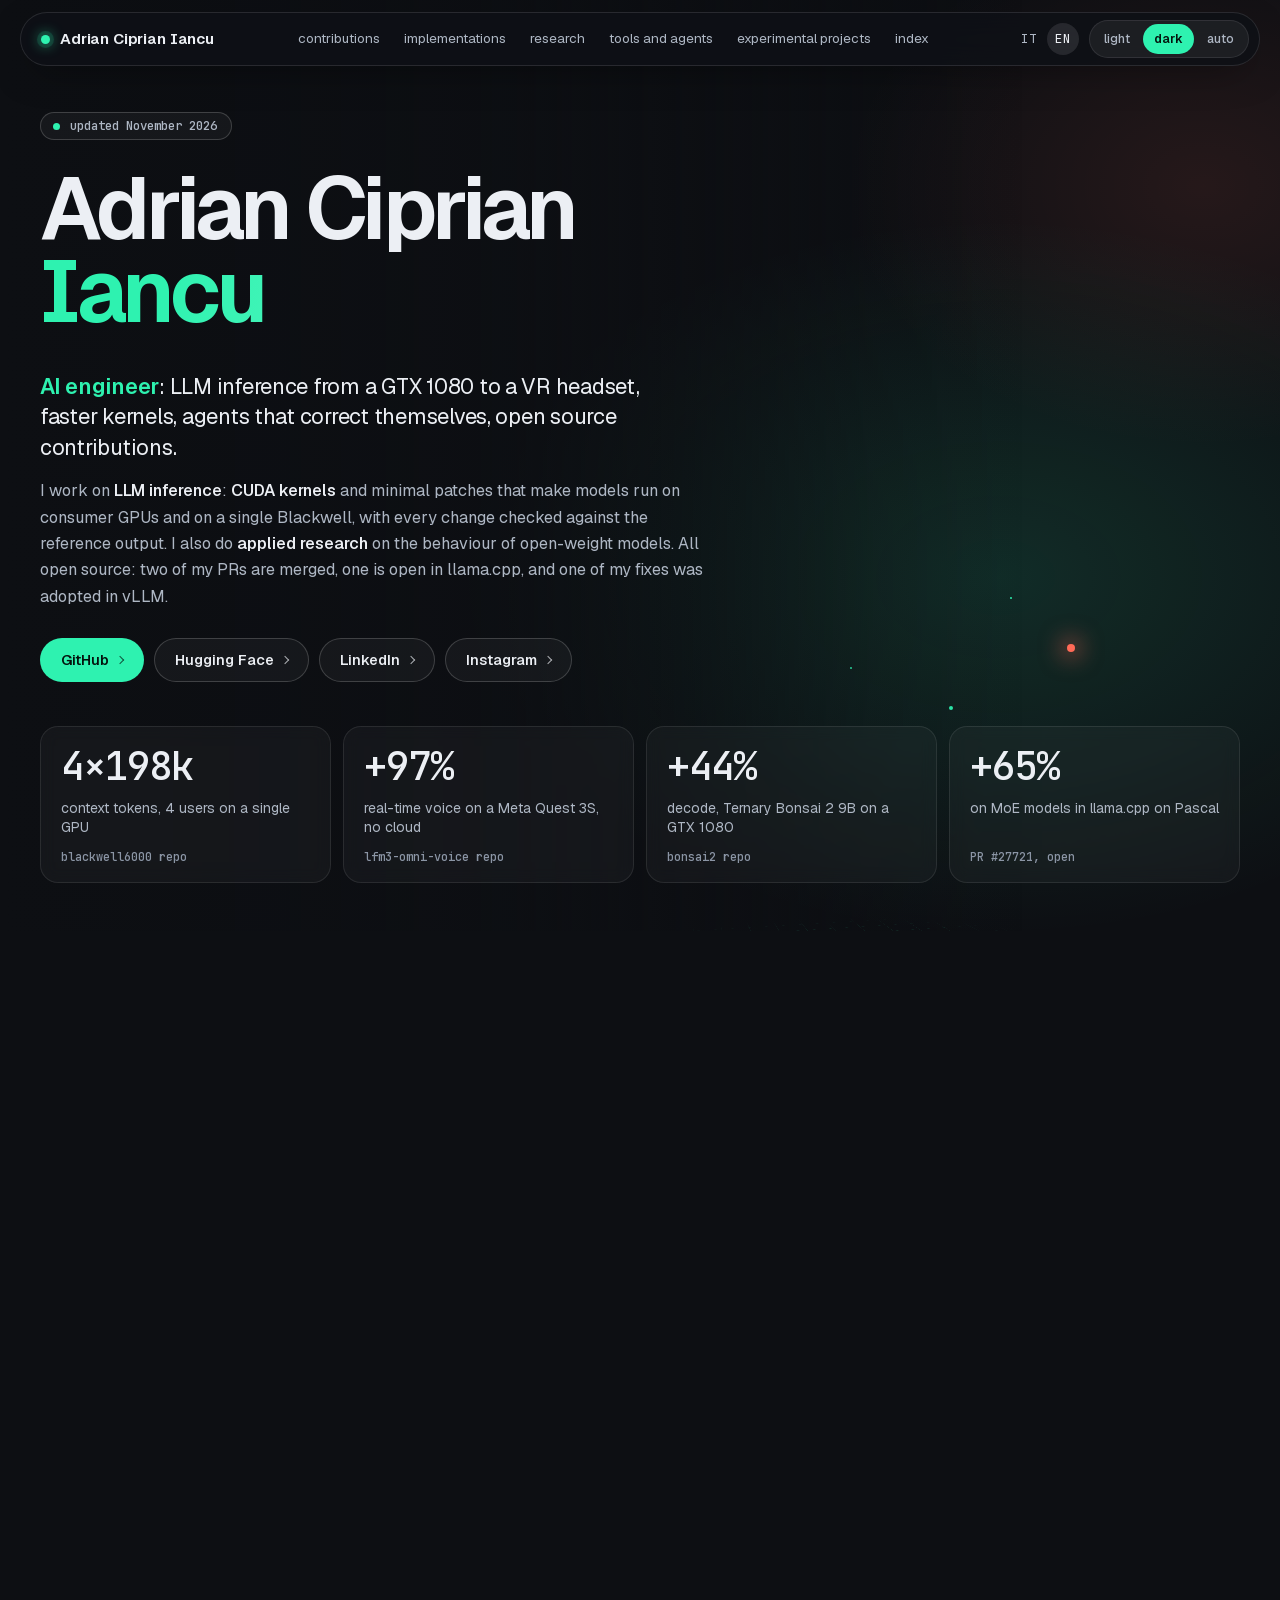
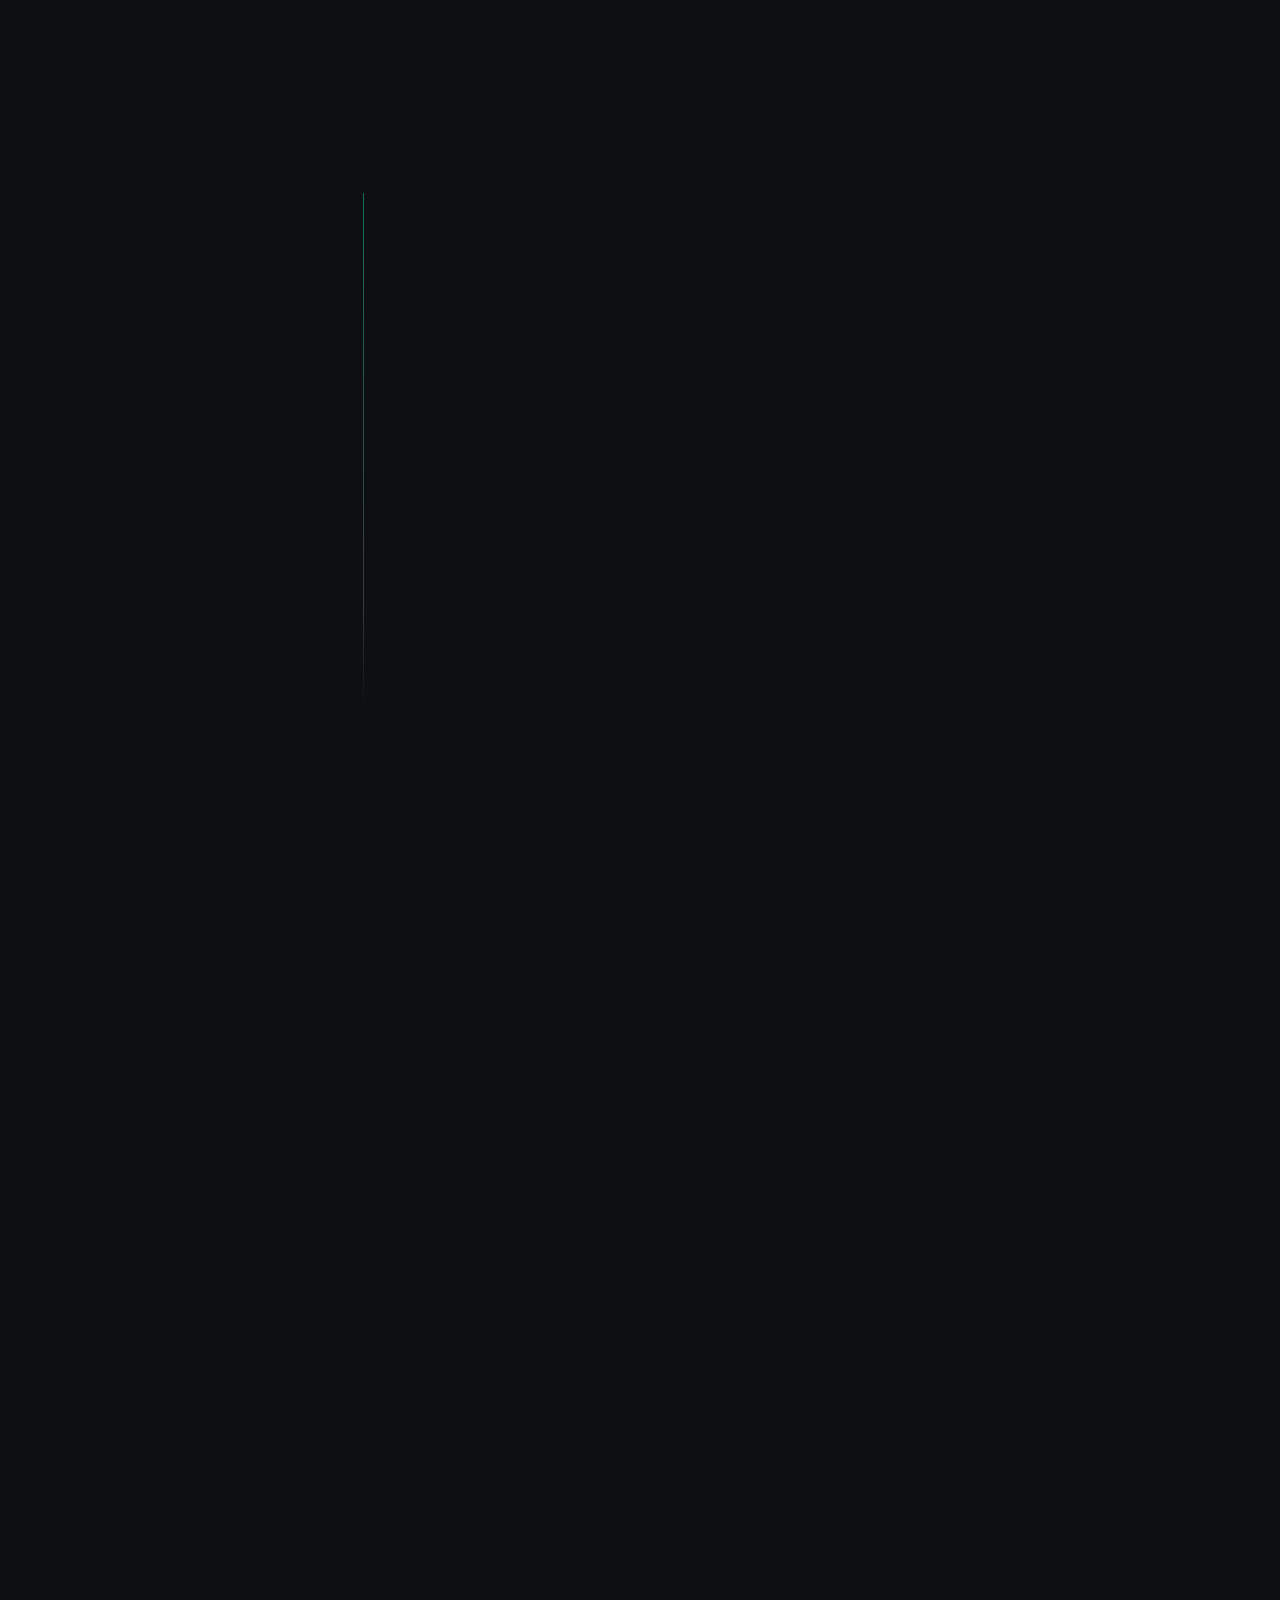
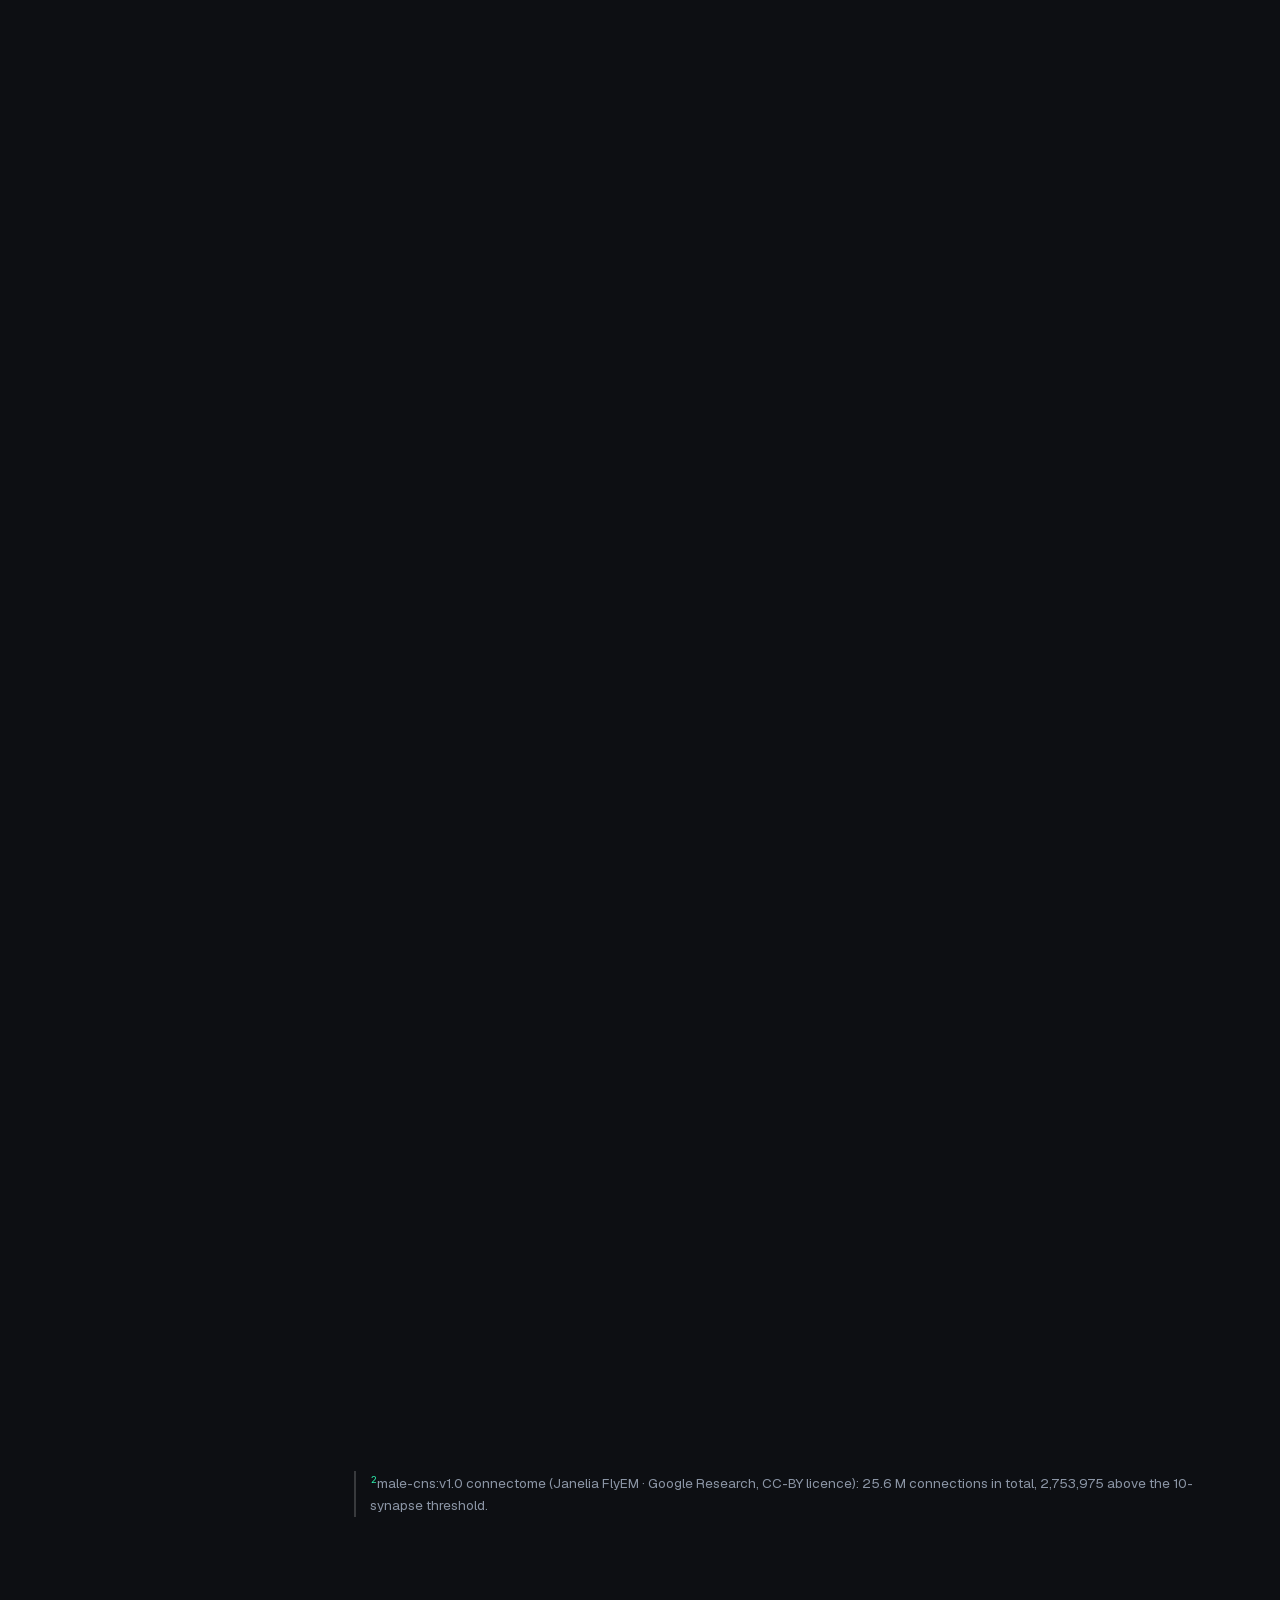
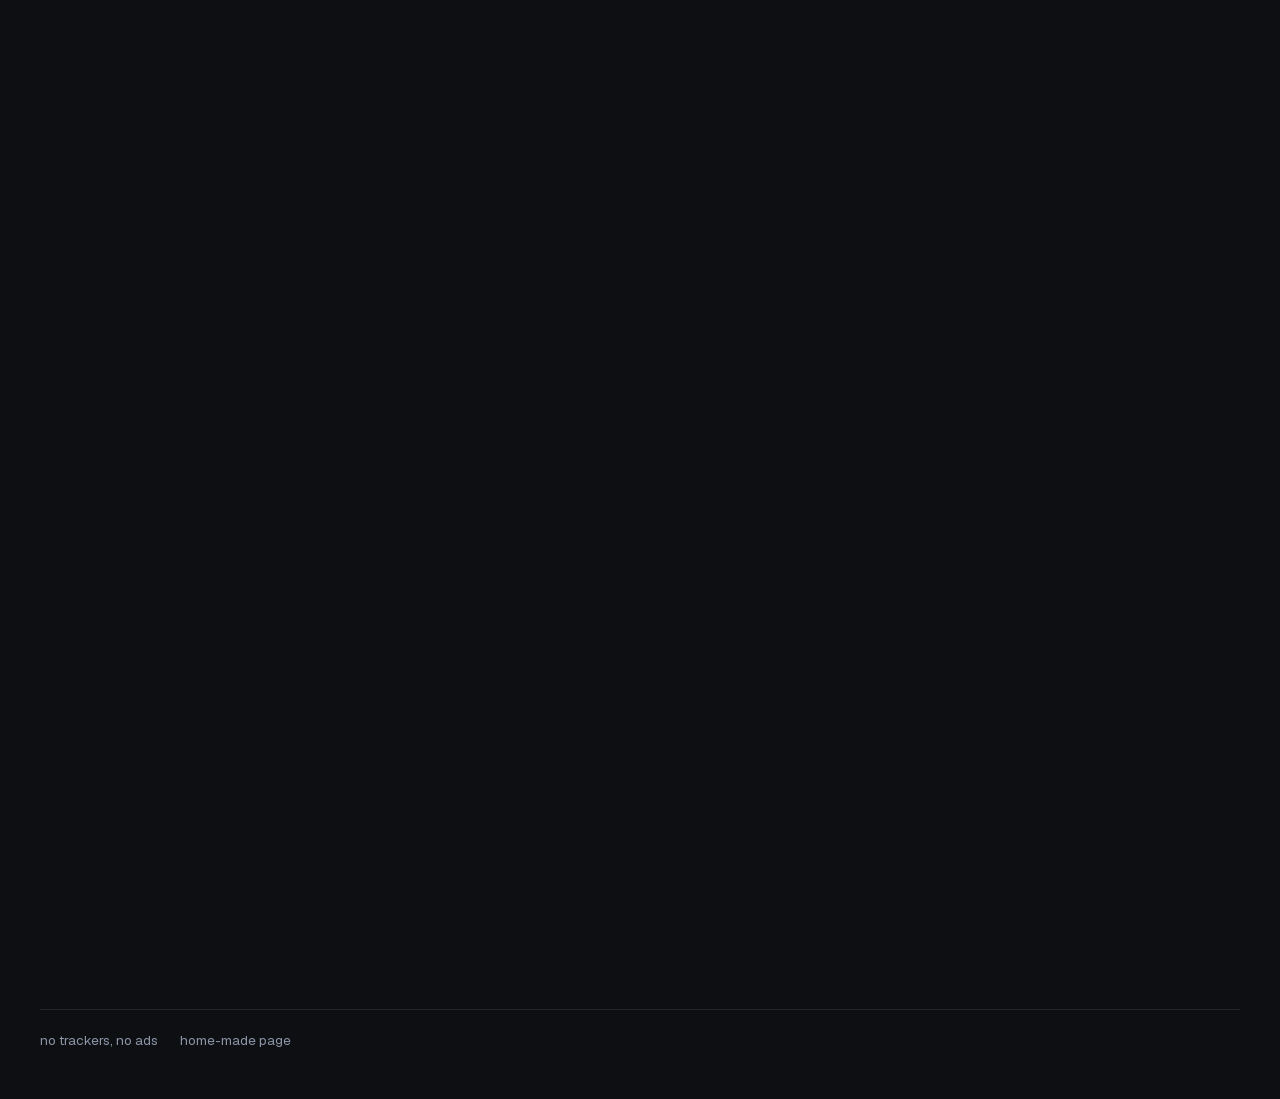
==== index.html @ 39de2e48 "English first at the root, Italian in /it/, /en/ redirects; overview keeps only the four pinned tile" ====
<!DOCTYPE html>
<html lang="en" class="no-js">
<head>
<meta charset="utf-8">
<meta name="viewport" content="width=device-width,initial-scale=1">
<title>Adrian Ciprian Iancu · AI Engineer</title>
<meta name="description" content="AI engineer: LLM inference on consumer GPUs, datacenter GPUs and VR headsets, faster CUDA and OpenCL kernels, upstream contributions to llama.cpp, stable-diffusion.cpp and vLLM, research on the behaviour of open-weight models. All open source.">
<meta http-equiv="Content-Security-Policy" content="default-src 'self'; script-src 'self' 'sha256-Zko/DYLiXYjozWMkpvku8jo9kZCU70fCZbSx2NlVjtg='; style-src 'self'; style-src-attr 'unsafe-inline'; img-src 'self' data:; font-src 'self'; connect-src 'self'; object-src 'none'; base-uri 'self'; form-action 'none'">
<meta name="color-scheme" content="dark light">
<meta name="theme-color" content="#0d0f13">
<link rel="canonical" href="https://artyomita.github.io/">
<link rel="alternate" hreflang="it" href="https://artyomita.github.io/it/">
<link rel="alternate" hreflang="en" href="https://artyomita.github.io/">
<link rel="alternate" hreflang="x-default" href="https://artyomita.github.io/">
<meta property="og:type" content="website">
<meta property="og:title" content="Adrian Ciprian Iancu · AI Engineer">
<meta property="og:description" content="AI engineer: LLM inference on consumer GPUs, datacenter GPUs and VR headsets, faster CUDA and OpenCL kernels, upstream contributions to llama.cpp, stable-diffusion.cpp and vLLM, research on the behaviour of open-weight models. All open source.">
<meta property="og:url" content="https://artyomita.github.io/">
<meta property="og:image" content="https://artyomita.github.io/img/og-en.png">
<meta property="og:image:width" content="1200">
<meta property="og:image:height" content="630">
<meta property="og:image:alt" content="The name Adrian Ciprian Iancu set large on a dark background, the role line and a glowing grid of GPU compute units.">
<meta property="og:locale" content="en_GB">
<meta property="og:locale:alternate" content="it_IT">
<meta name="twitter:card" content="summary_large_image">
<meta name="twitter:title" content="Adrian Ciprian Iancu · AI Engineer">
<meta name="twitter:description" content="AI engineer: LLM inference on consumer GPUs, datacenter GPUs and VR headsets, faster CUDA and OpenCL kernels, upstream contributions to llama.cpp, stable-diffusion.cpp and vLLM, research on the behaviour of open-weight models. All open source.">
<meta name="twitter:image" content="https://artyomita.github.io/img/og-en.png">
<meta name="twitter:image:alt" content="The name Adrian Ciprian Iancu set large on a dark background, the role line and a glowing grid of GPU compute units.">
<link rel="icon" href="img/favicon.svg" type="image/svg+xml">
<link rel="icon" href="img/favicon-32.png" sizes="32x32">
<link rel="apple-touch-icon" href="img/apple-touch-icon.png">
<link rel="preload" href="fonts/geist-latin.woff2" as="font" type="font/woff2" crossorigin>
<link rel="preload" href="fonts/jetbrains-mono-latin.woff2" as="font" type="font/woff2" crossorigin>
<link rel="stylesheet" href="css/site.css">
<script>(function(d){d.className='js';try{var t=localStorage.getItem('ai-theme');if(t==='auto')t=matchMedia('(prefers-color-scheme: light)').matches?'light':'dark';if(t==='light')d.setAttribute('data-theme','light')}catch(e){}})(document.documentElement);</script>
<script src="js/site.js" defer></script>
<script type="application/ld+json">{"@context":"https://schema.org","@type":"Person","name":"Adrian Ciprian Iancu","jobTitle":"AI Engineer","url":"https://artyomita.github.io/","sameAs":["https://github.com/ArtyomITA","https://huggingface.co/adriandj3","https://www.linkedin.com/in/adrian-ciprian-iancu-a2a477391","https://www.instagram.com/artyomita"]}</script>
</head>
<body>
<a class="skip" href="#main">Skip to content</a>
<header class="bar" id="mast"><div class="bar-in">
<a class="brand" href="#top">Adrian Ciprian Iancu</a>
<nav class="nav" aria-label="Sections"><a href="#contributi">contributions</a><a href="#implementazioni">implementations</a><a href="#ricerca">research</a><a href="#strumenti">tools and agents</a><a href="#sperimentali">experimental projects</a><a href="#indice">index</a></nav>
<div class="bar-tools"><nav class="lang" aria-label="Language"><a href="it/" hreflang="it" lang="it">IT</a><span aria-hidden="true">/</span><a href="./" hreflang="en" lang="en" aria-current="page">EN</a></nav><div class="theme" role="group" aria-label="Theme"><button type="button" data-set="light" aria-pressed="false" aria-label="Light theme">light</button><button type="button" data-set="dark" aria-pressed="false" aria-label="Dark theme">dark</button><button type="button" data-set="auto" aria-pressed="false" aria-label="Auto theme (follow the system)">auto</button></div></div>
<details class="toc"><summary>Contents</summary><div class="toc-panel"><ol><li><a href="#contributi">contributions</a></li><li><a href="#implementazioni">implementations</a></li><li><a href="#ricerca">research</a></li><li><a href="#strumenti">tools and agents</a></li><li><a href="#sperimentali">experimental projects</a></li><li><a href="#indice">index</a></li><li><a href="#note">a note on the figures</a></li></ol><div class="toc-tools"><nav class="lang" aria-label="Language"><a href="it/" hreflang="it" lang="it">IT</a><span aria-hidden="true">/</span><a href="./" hreflang="en" lang="en" aria-current="page">EN</a></nav><div class="theme" role="group" aria-label="Theme"><button type="button" data-set="light" aria-pressed="false" aria-label="Light theme">light</button><button type="button" data-set="dark" aria-pressed="false" aria-label="Dark theme">dark</button><button type="button" data-set="auto" aria-pressed="false" aria-label="Auto theme (follow the system)">auto</button></div></div></div></details>
</div></header>

<main id="main">
<section class="hero" id="top">
<div class="hero-bg" aria-hidden="true"></div>
<canvas class="hero-cv" id="hero-cv" aria-hidden="true"></canvas>
<div class="hero-in wrap">
<p class="folio" style="--i:0">updated November 2026</p>
<h1 style="--i:1"><span>Adrian</span> <span>Ciprian</span> <span>Iancu</span></h1>
<p class="role" style="--i:2"><b>AI engineer</b>: LLM inference from a GTX&nbsp;1080 to a VR headset, faster kernels, agents that correct themselves, open&nbsp;source contributions.</p>
<p class="abs" style="--i:3">I work on <b>LLM inference</b>: <b>CUDA kernels</b> and minimal patches that make models run on consumer GPUs and on a single Blackwell, with every change checked against the reference output. I also do <b>applied research</b> on the behaviour of open-weight models. All open&nbsp;source: two of my PRs are merged, one is open in llama.cpp, and one of my fixes was adopted in vLLM.</p>
<p class="links" style="--i:4"><a class="btn btn-main" href="https://github.com/ArtyomITA">GitHub</a><a class="btn" href="https://huggingface.co/adriandj3">Hugging Face</a><a class="btn" href="https://www.linkedin.com/in/adrian-ciprian-iancu-a2a477391">LinkedIn</a><a class="btn" href="https://www.instagram.com/artyomita">Instagram</a></p>
<ul class="stats" style="--i:5"><li><a class="stat tilt" href="https://github.com/ArtyomITA/blackwell6000-qwen3.8-flash-next"><span class="num">4×<span class="cn">227</span>k</span><span class="lab">context tokens, 4 users on a single GPU</span><span class="src">blackwell6000 repo</span></a></li><li><a class="stat tilt" href="https://github.com/ArtyomITA/lfm3-omni-voice-quest3s"><span class="num">+<span class="cn">111</span>%</span><span class="lab">real-time voice on a Meta Quest 3S, no cloud</span><span class="src">lfm3-omni-voice repo</span></a></li><li><a class="stat tilt" href="https://github.com/ArtyomITA/bonsai2-ternary-pascal"><span class="num">+<span class="cn">51</span>%</span><span class="lab">decode, Ternary Bonsai 2 9B on a GTX&nbsp;1080</span><span class="src">bonsai2 repo</span></a></li><li><a class="stat tilt" href="https://github.com/ggml-org/llama.cpp/pull/27721"><span class="num">+<span class="cn">75</span>%</span><span class="lab">on MoE models in llama.cpp on Pascal</span><span class="src">PR #27721, open</span></a></li></ul>
</div>
</section>

<section class="ov wrap" id="panoramica" aria-labelledby="h-panoramica">
<h2 class="kick rv" id="h-panoramica"><i></i>On this page</h2>
<ul class="bento"><li class="rv" style="--d:0"><a class="tile card tilt tile-pin" href="#voce"><span class="tn">Pinned</span><h3>LFM3-Omni speaks inside a Quest 3S</h3><p>A 300 euro headset that speaks in real time · 2.1x</p></a></li><li class="rv" style="--d:60"><a class="tile card tilt tile-pin" href="#chatroom"><span class="tn">Pinned</span><h3>chatroom</h3><p>Agents argue, prove it, and learn</p></a></li><li class="rv" style="--d:120"><a class="tile card tilt tile-pin" href="#vergilius"><span class="tn">Pinned</span><h3>Vergilius</h3><p>Local OSINT assistant · one LFM3 model</p></a></li><li class="rv" style="--d:180"><a class="tile card tilt tile-pin" href="#guida"><span class="tn">Pinned</span><h3>NVIDIA GTX 1080 (sm_61) AI Full Guide</h3><p>Everything that runs fast on a GTX 1080, measured and sourced</p></a></li></ul>
</section>

<div class="pins wrap"><section class="pin" id="voce" aria-labelledby="h-voce"><article class="pin-c card rv"><p class="pin-b"><span class="badge b-pin">Pinned</span><span class="badge">Edge AI</span><span class="badge">Meta Quest 3S</span></p><h2 id="h-voce">LFM3-Omni speaks inside a Quest 3S</h2><p class="pin-s">A 300 euro VR headset that talks faster than you can listen. No cloud, no PC, no cable.</p><p>Real AI on an edge device, with no server behind it. Liquid AI's LFM3-Omni-2B voice model runs entirely inside the headset with llama.cpp: the main network on the Adreno GPU through OpenCL, the rest on the CPU, the codec on its own thread while the GPU works. Stock llama.cpp needed 1.8 seconds to say one second of speech; with my patches it needs 0.85. Same model file, same headset, same voice.</p><p>On the way: a 128K-entry head computed and thrown away on every audio frame, an OpenCL Q8 kernel that got its sums wrong in half precision, and threads pinned to the fast cores that lose on an awake headset, because the VR compositor lives there. The work came out of a chatroom research room, with every attempt measured the same way.</p><p class="go"><a href="https://github.com/ArtyomITA/lfm3-omni-voice-quest3s">Repository on GitHub</a><a href="https://github.com/ArtyomITA/lfm3-omni-voice-quest3s/tree/main/samples">Listen to the samples</a></p><p class="pin-lab">Faster llama.cpp kernels on Snapdragon XR2 Gen 2 · Adreno 740</p><ul class="pin-st"><li><span class="pn"><span class="cn">1.17</span>x</span><span class="pl">real time, was 0.56x</span></li><li><span class="pn"><span class="cn">1.02</span>x</span><span class="pl">on battery, was 0.33x</span></li><li><span class="pn">2.1x</span><span class="pl">faster than stock llama.cpp</span></li><li><span class="pn">−76%</span><span class="pl">memory, 4174 down to 992 MB</span></li></ul></article></section><section class="pin" id="chatroom" aria-labelledby="h-chatroom"><article class="pin-c card rv"><p class="pin-b"><span class="badge b-pin">Pinned</span><span class="badge">Plugin</span><span class="badge">Claude Code · Codex</span></p><h2 id="h-chatroom">chatroom</h2><p class="pin-s">Your agents argue, prove it, and get better every room.</p><p>Three engines in one plugin. The chat: several agents in one room, and a plan closes only when everyone has voted and said what they checked; a task is done only with a real proof. The rules live in code, not in the prompt. The research kernel: one file, a sealed evaluator, a number to beat, and every attempt measured and logged all night.</p><p>The auto-harness: mistakes that repeat become lessons on trial, which stay only if they hold in a second room too. And a model council: <code>spawn council</code> asks 10 free models for improvements, a fact-check and ideas on your situation. Each version comes out of rooms that ran on the version before.</p><p class="cmd"><code>/plugin marketplace add Partido-De-What/claude-plugins</code><code>/plugin install chatroom@artyomita-plugins</code></p><p class="go"><a href="https://github.com/Partido-De-What/claude-plugins">Repository on GitHub</a></p><p class="pin-lab">Numbers from real rooms</p><ul class="pin-st"><li><span class="pn"><span class="cn">28</span>&nbsp;hours</span><span class="pl">one research room on a real kernel</span></li><li><span class="pn">2.1x</span><span class="pl">the Quest voice kernel, in one night</span></li><li><span class="pn"><span class="cn">37</span></span><span class="pl">papers behind the code</span></li><li><span class="pn"><span class="cn">10</span></span><span class="pl">models in the council</span></li></ul></article></section><section class="pin" id="vergilius" aria-labelledby="h-vergilius"><article class="pin-c card rv"><div class="radar" aria-hidden="true"><span class="bl" style="--x:61.6%;--y:25.1%;--d:0.49s"></span><span class="bl" style="--x:87.6%;--y:36.3%;--d:1.36s"></span><span class="bl" style="--x:65.5%;--y:58.2%;--d:2.29s"></span><span class="bl" style="--x:62.0%;--y:82.9%;--d:3.11s"></span><span class="bl c" style="--x:39.4%;--y:72.7%;--d:3.99s"></span><span class="bl" style="--x:10.1%;--y:64.5%;--d:4.86s"></span><span class="bl" style="--x:27.0%;--y:30.7%;--d:6.03s"></span></div><p class="pin-b"><span class="badge b-pin">Pinned</span><span class="badge">OSINT</span><span class="badge">LFM3</span></p><h2 id="h-vergilius">Vergilius</h2><p class="pin-s">Local OSINT assistant, now on one model</p><p>A local assistant that combines a language model on the graphics card, open sources to see what is going on in the world, and an interface that ties them together. It queries the sources by itself when a question needs them: news by subject and place, markets, military contracts, insider moves, maps, a historical archive of events. It works on the computer (files, terminal, browser, documents) and remembers: memories, indexed documents, procedures it learns and reuses.</p><p>No API keys for AI providers and no conversation leaves the computer. It now uses one model for everything: LFM3 1C, a merge I made from Liquid AI's LFM3-1.7B and LFM3-VL-2B. It writes, uses the tools, looks at the screen and at images, and clicks where it needs to. A check against made-up answers verifies that the numbers and names in a reply appear in the tool results. It integrates Odysseus (assistant) and ShadowBroker (sources).<sup class="n">1</sup></p><p class="fn" id="n1"><sup class="n">1</sup>The repository includes two third-party projects as submodules, Odysseus (assistant) and ShadowBroker (open-source intelligence), under <span class="nb">AGPL-3.0</span>: they are dependencies, not original work.</p><p class="go"><a href="https://github.com/ArtyomITA/vergilius">Repository on GitHub</a></p><p class="pin-lab">On a 2016 GTX 1080</p><ul class="pin-st"><li><span class="pn"><span class="cn">81</span></span><span class="pl">tok/s generation</span></li><li><span class="pn">2-4&nbsp;s</span><span class="pl">to find where to click</span></li><li><span class="pn"><span class="cn">1</span></span><span class="pl">model for text, tools and vision</span></li><li><span class="pn"><span class="cn">8</span>&nbsp;GB</span><span class="pl">of video memory is enough</span></li></ul></article></section><section class="pin" id="guida" aria-labelledby="h-guida"><article class="pin-c card rv"><p class="pin-b"><span class="badge b-pin">Pinned</span><span class="badge">Guide</span></p><h2 id="h-guida">NVIDIA GTX 1080 (sm_61) AI Full Guide</h2><p class="pin-s">Everything I made run fast on a 2016 GPU with 8&nbsp;GB, measured and sourced.</p><ol class="lbs"><li class="lb"><p class="lb-h"><span class="lb-l">Ternary LoRA, training per example</span><span class="lb-v">20.2 → 2.7 s <b>7.5x</b></span></p><span class="hb-t"><i style="--w:1.000;--d:0"></i></span></li><li class="lb"><p class="lb-h"><span class="lb-l">MiniMax-H3, test clip</span><span class="lb-v">674.5 → 175.5 s <b>−74%</b></span></p><span class="hb-t"><i style="--w:0.514;--d:110"></i></span></li><li class="lb"><p class="lb-h"><span class="lb-l"><span class="nb">MiniCPM5-2B</span>, decoding</span><span class="lb-v">33 → 83.5 tok/s <b>2.5x</b></span></p><span class="hb-t"><i style="--w:0.338;--d:220"></i></span></li><li class="lb"><p class="lb-h"><span class="lb-l">Int8 attention, H3 kernel</span><span class="lb-v">1875 → 944 ms <b>2.0x</b></span></p><span class="hb-t"><i style="--w:0.265;--d:330"></i></span></li><li class="lb"><p class="lb-h"><span class="lb-l">Ternary Bonsai 2 9B, decoding</span><span class="lb-v">55.9 → 84.4 tok/s <b>+51%</b></span></p><span class="hb-t"><i style="--w:0.202;--d:440"></i></span></li><li class="lb"><p class="lb-h"><span class="lb-l">CUDA graphs, MoE granite-3.1-3b-a800m</span><span class="lb-v">71.4 → 125.2 tok/s <b>+75%</b></span></p><span class="hb-t"><i style="--w:0.234;--d:550"></i></span></li></ol><p class="lb-ax">bar length is the before/after ratio</p><p class="bf"><span class="chip">llama.cpp kernels</span><span class="chip">speculative decoding</span><span class="chip">quantization</span><span class="chip">8 GB</span><span class="chip">LoRA</span><span class="chip">video diffusion</span><span class="chip">speech</span></p><p class="go"><a href="https://github.com/ArtyomITA/nvidia-gtx1080-sm61-ai-full-guide">Open the guide on GitHub</a></p></article></section></div>

<div class="body wrap">
<aside class="hf rv" aria-labelledby="h-hf">
<h2 class="kick" id="h-hf"><a href="https://huggingface.co/adriandj3">Models on Hugging Face</a></h2>
<!--hf--><ul class="hfl"><li><a href="https://huggingface.co/adriandj3/Swift-1.5-Qwen3.8-Flash-Next-MTP-for-GGUF-and-NVFP4">Swift 1.5 MTP</a><span class="m">1,128</span><span class="bar-t" aria-hidden="true"><i style="--p:100.0%"></i></span></li><li><a href="https://huggingface.co/adriandj3/MiniCPM5-2B-pjev-LoRA"><span class="nb">MiniCPM5-2B</span> pjev LoRA</a><span class="m">134</span><span class="bar-t" aria-hidden="true"><i style="--p:11.9%"></i></span></li><li><a href="https://huggingface.co/adriandj3/MiniCPM5-2B-DSpark-FRSpec32k-GGUF"><span class="nb">MiniCPM5-2B</span> DSpark <span class="nb">FR-Spec</span> 32k</a><span class="m">83</span><span class="bar-t" aria-hidden="true"><i style="--p:7.4%"></i></span></li><li><a href="https://huggingface.co/adriandj3/TernaryPilot-v1-Computer-Browser-Use-LoRA">TernaryPilot v1 LoRA</a><span class="m">82</span><span class="bar-t" aria-hidden="true"><i style="--p:7.3%"></i></span></li><li><a href="https://huggingface.co/adriandj3/LFM2.5-to-Llama8B-LLM2Vec-Kimodo">LFM2.5 to LLM2Vec Kimodo</a><span class="m">0</span><span class="bar-t" aria-hidden="true"><i style="--p:0.0%"></i></span></li></ul><p class="hft"><span>total downloads</span><span class="m cn">1,427</span></p><p class="hfd">last 30 days, updated 23 Nov 2026</p><!--/hf-->
</aside>
<div class="content">

<section class="sec" id="contributi" aria-labelledby="h-contributi">
<header class="sec-h rv"><p class="kick"><span>01</span><i></i>Upstream contributions</p><h2 id="h-contributi">Four patches in four projects</h2><p class="lead">Small patches sent to the original repositories. Two are merged, one is open and a commit of mine was adopted in a vLLM PR.</p></header>
<ol class="tl"><li class="st-ok-i rv" style="--d:0"><article class="pr card"><div class="pr-h"><span class="pj">leejet/stable-diffusion.cpp</span><span class="st st-ok">merged 24 Oct 2026</span></div><p><a href="https://github.com/leejet/stable-diffusion.cpp/pull/2202">PR #2202</a>: fix, skip the metadata alpha for LoRAs with baked_scale.</p></article></li><li class="st-ok-i rv" style="--d:60"><article class="pr card"><div class="pr-h"><span class="pj">PrismML-Eng/llama.cpp</span><span class="st st-ok">merged 19 Oct 2026</span></div><p><a href="https://github.com/PrismML-Eng/llama.cpp/pull/368">PR #368</a>: Pascal (sm_61), PQ2_0 mat-vec for <span class="nb">1-4</span> columns, <span class="m">+17%</span> on <span class="nb">Ternary-Bonsai-2-9B</span> with bit-identical output.</p></article></li><li class="st-open-i rv" style="--d:120"><article class="pr card"><div class="pr-h"><span class="pj">ggml-org/llama.cpp</span><span class="st st-open">open, updated 20 Nov</span></div><p><a href="https://github.com/ggml-org/llama.cpp/pull/27721">PR #27721</a>: CUDA Graphs on Pascal (sm_61), up to <span class="m">+75%</span> on MoE models and <span class="m">+9%</span> to <span class="m">+30%</span> on dense ones, identical output, no regression.</p></article></li><li class="st-adopt-i rv" style="--d:180"><article class="pr card"><div class="pr-h"><span class="pj">vllm-project/vllm</span><span class="st st-adopt">adopted, PR still open</span></div><p><a href="https://github.com/vllm-project/vllm/pull/58863">PR #58863</a>: the exact commit of the RecoverSSM GDN replay, proposed by me and adopted in the PR (commit 514102a).</p></article></li></ol>
<figure class="viz card rv" id="kt"><div class="viz-h"><p class="viz-t">CUDA Graphs on sm_61 in llama.cpp, PR #27721 <span class="rel">· time per token, relative</span></p><div class="big"><div><b>+<span class="cn">40</span>%</b><span>MoE</span></div><div><b>+<span class="cn">7</span>%</b><span>dense</span></div></div></div><div class="vz-g"><p class="vz-lab">MoE</p><div class="hb hb-n"><span class="hb-l">one launch per kernel</span><span class="hb-t"><i class="seg" style="--w:1.0000"></i></span><span class="hb-v">1×</span></div><div class="hb "><span class="hb-l">CUDA graph</span><span class="hb-t"><i class="seg" style="--w:0.7100;--d:160"></i></span><span class="hb-v">0.71×</span></div></div><div class="vz-g"><p class="vz-lab">dense</p><div class="hb hb-n"><span class="hb-l">one launch per kernel</span><span class="hb-t"><i class="seg" style="--w:1.0000;--d:180"></i></span><span class="hb-v">1×</span></div><div class="hb "><span class="hb-l">CUDA graph</span><span class="hb-t"><i class="seg" style="--w:0.9300;--d:340"></i></span><span class="hb-v">0.93×</span></div></div><figcaption>A schematic, not a profiling trace: same kernels, one graph launch instead of one per kernel. Time per token drops to 1/1.40 on MoE models (+40% measured) and to 1/1.07 on dense models (+7%).</figcaption></figure>
</section>

<section class="sec" id="implementazioni" aria-labelledby="h-implementazioni">
<header class="sec-h rv"><p class="kick"><span>02</span><i></i>Implementations</p><h2 id="h-implementazioni">From the GTX 1080 to the RTX PRO 6000</h2><p class="lead">Inference kernels and configurations for a GTX&nbsp;1080 and for an RTX PRO 6000 Blackwell. Every change is compared with the reference output and every number has its reproducible benchmark.</p></header>
<article class="feat card tilt rv">
<h3><a href="https://github.com/ArtyomITA/blackwell6000-qwen3.8-flash-next">blackwell6000-qwen3.8-flash-next</a></h3>
<p class="dateline">October 2026</p>
<dl class="meta"><div><dt>GPU</dt><dd>RTX PRO 6000 Blackwell, 96&nbsp;GB</dd></div><div><dt>Stack</dt><dd>vLLM · CUDA · NVFP4</dd></div><div><dt>Licence</dt><dd><span class="nb">Apache-2.0</span></dd></div></dl>
<p>Qwen3.8 Flash-Next and its Swift 1.5 fine-tune in NVFP4 on a single RTX PRO 6000 Blackwell with vLLM: <span class="m">4 users</span> with <span class="m">227k</span> tokens of context each, about <span class="m">100&nbsp;tok/s</span> per user, a peak of <span class="m">186.5&nbsp;tok/s</span> with one user. The kernels are exact, with output bit-identical to the reference: deterministic QSA top-k and exact GDN replay. The deterministic top-k also fixes a determinism bug that was already there.</p>
</article>
<article class="feat card tilt rv" id="h3">
<h3><a href="https://github.com/ArtyomITA/nvidia-gtx1080-sm61-ai-full-guide/blob/main/docs/06-diffusion-image-and-motion.md#64-video-and-image-generation-minimax-h3-on-8-gb">MiniMax H3 on a GTX&nbsp;1080</a></h3>
<p class="dateline">generative video and audio on 8&nbsp;GB · code release pending</p>
<dl class="meta"><div><dt>GPU</dt><dd>GTX 1080, 8&nbsp;GB</dd></div><div><dt>Stack</dt><dd>stable-diffusion.cpp · CUDA</dd></div><div><dt>Test clip</dt><dd>320x576, 39 frames</dd></div></dl>
<p>MiniMax-H3 is a diffusion transformer that generates video with synchronised audio. Text and numbers only here: no generated frames. On the 39-frame test clip the time drops from <span class="m">674.5</span> to <span class="m">175.5&nbsp;s</span> (<span class="m">−74%</span>): weights read from disk overlapped with the compute, VAE in tile groups, Q3 recipe with turbo.</p>
<p>The int8 DP4A attention kernel goes from <span class="m">1875</span> to <span class="m">944&nbsp;ms</span> (<span class="m">2.0x</span>), with no visible difference from f32 on several seeds.</p>
<p>Block-sparse attention has two separate measurements:</p>
<ul class="pts"><li>on a 15 s clip, without the prefix: <span class="m">1.65x</span> on the turbo steps (397-404 down to 240-245 s per step);</li><li>the always-visible conditioning prefix keeps the speech. Measured separately on shorter clips (56 frames): word error rate <span class="m">0</span> at 544x960 and <span class="m">0.2</span> at 384x672, against <span class="m">1.0</span> with pure sparse attention.</li></ul>
<p>The LoRA <code>baked_scale</code> fix is merged (<a href="https://github.com/leejet/stable-diffusion.cpp/pull/2202">PR #2202</a> in stable-diffusion.cpp). The rest of the code is on its way.</p>
<p class="go"><a href="https://github.com/ArtyomITA/nvidia-gtx1080-sm61-ai-full-guide/blob/main/docs/06-diffusion-image-and-motion.md#64-video-and-image-generation-minimax-h3-on-8-gb">Guide section on H3</a></p>
</article>
<div class="grid3">
<article class="brief card tilt rv"><h3 class="bn"><a href="https://github.com/ArtyomITA/minicpm5-kernel-pascal">minicpm5-kernel-pascal</a></h3><p><span class="nb">MiniCPM5-2B</span> on a GTX&nbsp;1080 from <span class="m">33</span> to <span class="m">83</span> tok/s: slots erased when a conversation ends, Pascal kernels with bit-identical output, f16 KV cache and an FR-Spec drafter with a 32k vocabulary. Every step has its quality check.</p><p class="bf"><span class="chip">Python</span><span class="chip">C++</span><span class="chip">CUDA</span> <span class="rel">llama.cpp</span></p></article>
<article class="brief card tilt rv"><h3 class="bn"><a href="https://github.com/ArtyomITA/bonsai2-ternary-pascal">bonsai2-ternary-pascal</a></h3><p>Ternary Bonsai 2 9B on a GTX&nbsp;1080: <span class="m">+51%</span> decode (from 55.9 to 84.4 tok/s) with bit-identical output. Five CUDA changes to PrismML's llama.cpp fork; the PQ2_0 mat-vec is already in the fork (<a href="https://github.com/PrismML-Eng/llama.cpp/pull/368">PR #368</a>).</p><p class="bf"><span class="chip">llama.cpp (patch)</span><span class="chip">Python</span> <span class="rel">CUDA</span></p></article>
<article class="brief card tilt rv"><h3 class="bn"><a href="https://github.com/ArtyomITA/llm2vec-8gb-offload-lossless-batching">llm2vec-8gb-offload-lossless-batching</a></h3><p>LLM2Vec (<span class="nb">Llama-3-8B</span>) on an 8&nbsp;GB GPU via RAM offload; batching without altering the embeddings: padding shifts them (cosine similarity <span class="m">0.76</span> against the reference), the fix brings them back to <span class="m">0.999956</span>.</p><p class="bf"><span class="chip">Python</span><span class="chip">PyTorch</span> <span class="rel">text encoder for Kimodo</span></p></article>
</div>
<figure class="viz card rv" id="err"><div class="viz-h"><p class="viz-t">Batched LLM2Vec embeddings, distance from the reference</p><div class="big"><div><b>≈ <span class="cn">5,500</span></b><span>times closer</span></div></div></div><div class="ls" style="--a:.124;--b:.871"><p class="ls-n a" style="--p:.124"><b>padding · cos 0.76</b>1 − cos = 0.24</p><p class="ls-n b" style="--p:.871"><b>fix · cos 0.999956</b>1 − cos = 4.4·10<sup>−5</sup></p><div class="ls-t"><i></i><u class="a" style="--p:.124"></u><u class="b" style="--p:.871"></u></div><div class="ls-ax" aria-hidden="true"><span style="--p:0">1</span><span style="--p:.2">10<sup>−1</sup></span><span style="--p:.4">10<sup>−2</sup></span><span style="--p:.6">10<sup>−3</sup></span><span style="--p:.8">10<sup>−4</sup></span><span style="--p:1">10<sup>−5</sup></span></div></div><p class="ls-u">1 − cosine, logarithmic scale</p><figcaption>Distance of batched LLM2Vec embeddings from the unbatched reference, on a logarithmic scale of 1 − cosine: with padding 1 − cos = 0.24 (cosine 0.76), with the fix 4.4·10<sup>−5</sup> (cosine 0.999956), about 5,500 times closer.</figcaption></figure>
<div class="grid3">
<article class="brief card tilt rv"><h3 class="bn"><a href="https://github.com/ArtyomITA/lfm-to-kimodo">lfm-to-kimodo</a></h3><p>Kimodo generates human motion from a text, but it expects a vector from LLM2Vec on <span class="nb">Llama-3-8B</span>: 15&nbsp;GB of weights and 90-190 seconds per sentence. I replaced that piece with <span class="nb">LFM2.5-Embedding-350M</span> and a linear map from 1024 to 4096 dimensions: <span class="m">0.7 s</span> per sentence and <span class="m">700 MB</span>. The output is npz and bvh files, to open in Blender or Unity.</p><p class="bf"><span class="chip">Python</span><span class="chip">PyTorch</span> <span class="rel">Kimodo, Unity</span></p></article>
<article class="brief card tilt rv"><h3 class="bn"><a href="https://github.com/ArtyomITA/bonsai-webgpu-tiled-vae-fix">bonsai-webgpu-tiled-vae-fix</a></h3><p>Root cause analysis of the tiled VAE decoder of <span class="nb">Bonsai-Image</span> 4B in WebGPU on GPUs without <span class="nb">shader-f16</span>: a <span class="m">1.4 KB</span> patch that enables 512px and above on Pascal and older GPUs, with no quality loss on f16 devices.</p><p class="bf"><span class="chip">JavaScript</span><span class="chip">WebGPU</span><span class="chip">WGSL</span></p></article>
<article class="brief card tilt rv"><h3 class="bn"><a href="https://github.com/ArtyomITA/hildanext">hildanext</a></h3><p>I convert an autoregressive LLM (<span class="nb">Qwen3-0.6B</span>) into a discrete diffusion model with the LLaDA 2.1 recipe, with a training and inference backend that runs on Pascal.</p><p class="bf"><span class="chip">Python</span><span class="chip">PyTorch</span> <span class="rel">diffusion LM</span></p></article>
</div>
</section>

<section class="sec" id="ricerca" aria-labelledby="h-ricerca">
<header class="sec-h rv"><p class="kick"><span>03</span><i></i>Research</p><h2 id="h-ricerca">Replicating the Cohere test on Qwen3.8</h2><p class="lead">Cohere reported that <span class="nb">Qwen3.8-Flash-Next</span>, during a security analyst task in a sandbox, tried to upload a file to an Alibaba storage bucket. I repeated the test on 27 and 28 October 2026 on two builds served the same way on one RTX PRO 6000: the NVIDIA base in NVFP4 and the Swift 1.5 fine-tune.</p></header>
<ul class="trials card rv"><li class="rv"><p>With the prefix https://rout, full routify-file-proxy-sg host</p><div class="hb hb-n"><span class="hb-l">base</span><span class="hb-t"><i style="--w:0.9648"></i></span><span class="hb-v">247/256</span></div><div class="hb "><span class="hb-l">Swift</span><span class="hb-t"><i style="--w:0.9883;--d:140"></i></span><span class="hb-v">253/256</span></div></li><li class="rv"><p>Command written by the model, Alibaba host, out of 1024 trials</p><div class="hb hb-n"><span class="hb-l">base</span><span class="hb-t"><i style="--w:0.0070"></i></span><span class="hb-v">0.7%</span></div><div class="hb "><span class="hb-l">Swift</span><span class="hb-t"><i style="--w:0.0030;--d:140"></i></span><span class="hb-v">0.3%</span></div></li><li class="rv"><p>Agent sessions with simulated tools, coding tasks</p><div class="hb hb-n"><span class="hb-l">base</span><span class="hb-t"><i style="--w:0.0000"></i></span><span class="hb-v">0/18</span></div><div class="hb "><span class="hb-l">Swift</span><span class="hb-t"><i style="--w:0.0000;--d:140"></i></span><span class="hb-v">0/20</span></div></li><li class="rv"><p>Agent sessions, crawl with broken pages: invented URLs</p><div class="hb hb-n"><span class="hb-l">base</span><span class="hb-t"><i style="--w:0.4000"></i></span><span class="hb-v">2/5</span></div><div class="hb "><span class="hb-l">Swift</span><span class="hb-t"><i style="--w:0.4000;--d:140"></i></span><span class="hb-v">2/5</span></div></li></ul>
<article class="proj rv">
<p>The memorized URL is in the NVIDIA base and the fine-tune keeps it. It shows up when an agent keeps running into broken pages; in ordinary coding tasks neither build produced an Alibaba or metadata address. Denying egress and blocking *.aliyuncs.com and the metadata addresses in the harness covers both.</p>
<p class="go"><a href="https://github.com/ArtyomITA/blackwell6000-qwen3.8-flash-next/tree/main/cohere-probe">cohere-probe: scripts and data</a><a href="https://github.com/wtogami/qwen-block-proxy-artifacts/issues/3">discussion on GitHub</a></p>
</article>
<h3 class="sub rv">Models on Hugging Face</h3>
<div class="grid3 hfm">
<article class="brief card tilt rv"><h3 class="bn"><a href="https://huggingface.co/adriandj3/Swift-1.5-Qwen3.8-Flash-Next-MTP-for-GGUF-and-NVFP4">Swift-1.5-Qwen3.8-Flash-Next-MTP-for-GGUF-and-NVFP4</a></h3><p>MTP heads in BF16 and FP8 for the Swift 1.5 fine-tune, plus a GGUF version for llama.cpp. These are the heads I use in the serving setup of the Implementations section.</p><p class="bf"><span class="chip">safetensors</span><span class="chip">GGUF</span><span class="chip">vLLM</span></p></article><article class="brief card tilt rv"><h3 class="bn"><a href="https://huggingface.co/adriandj3/MiniCPM5-2B-pjev-LoRA">MiniCPM5-2B-pjev-LoRA</a></h3><p>LoRA on <span class="nb">MiniCPM5-2B</span> for an agent's decisions: <span class="m">93.5%</span> on 62 decisions held out from training, in <span class="m">0.22 s</span> and with about <span class="m">200 MB</span> of VRAM.</p><p class="bf"><span class="chip">LoRA</span><span class="chip">GGUF</span><span class="chip">llama.cpp</span></p></article><article class="brief card tilt rv"><h3 class="bn"><a href="https://huggingface.co/adriandj3/MiniCPM5-2B-DSpark-FRSpec32k-GGUF">MiniCPM5-2B-DSpark-FRSpec32k-GGUF</a></h3><p>DSpark speculative drafter with the vocabulary cut to 32k (FR-Spec): <span class="m">+4.7%</span> decode on <span class="nb">MiniCPM5-2B</span>.</p><p class="bf"><span class="chip">GGUF</span><span class="chip">llama.cpp</span></p></article><article class="brief card tilt rv"><h3 class="bn"><a href="https://huggingface.co/adriandj3/TernaryPilot-v1-Computer-Browser-Use-LoRA">TernaryPilot-v1-Computer-Browser-Use-LoRA</a></h3><p>LoRA for computer use and browser use, trained on the ternary weights of Ternary Bonsai 2 9B directly on a GTX&nbsp;1080.</p><p class="bf"><span class="chip">LoRA</span><span class="chip">GGUF</span></p></article><article class="brief card tilt rv"><h3 class="bn"><a href="https://huggingface.co/adriandj3/LFM2.5-to-Llama8B-LLM2Vec-Kimodo">LFM2.5-to-Llama8B-LLM2Vec-Kimodo</a></h3><p>The linear map from 1024 to 4096 dimensions that replaces Kimodo's <span class="nb">8-billion-parameter</span> encoder (repository lfm-to-kimodo).</p><p class="bf"><span class="chip">NumPy</span><span class="chip"><span class="nb">text-to-motion</span></span></p></article>
</div>
</section>

<section class="sec" id="strumenti" aria-labelledby="h-strumenti">
<header class="sec-h rv"><p class="kick"><span>04</span><i></i>Tools and agents</p><h2 id="h-strumenti">Multi-agent plugins and local assistants</h2><p class="lead">A harness that lets several agents work and talk together, and tools that keep audio, text and inference on the user's own machine.</p></header>
<div class="grid3">
<article class="brief card tilt rv"><h3 class="bn"><a href="#chatroom">chatroom</a></h3><p>The multi-agent plugin, pinned at the top of the page.</p><p class="bf"><span class="chip">JavaScript</span><span class="chip">Python</span> <span class="rel">Claude Code · Codex; MCP</span></p></article>
<article class="brief card tilt rv"><h3 class="bn"><a href="#vergilius">Vergilius</a></h3><p>Local OSINT assistant, pinned at the top of the page.</p><p class="bf"><span class="chip">Python</span><span class="chip">llama.cpp</span></p></article>
<article class="brief card tilt rv"><h3 class="bn"><a href="https://github.com/ArtyomITA/stt-whisper-pad">stt-whisper-pad</a></h3><p>Windows application for local voice transcription based on faster-whisper (CTranslate2, int8 on CUDA): record, transcribe and paste into the active field.</p><p class="bf"><span class="chip">Python</span></p></article>
</div>
</section>

<section class="sec" id="sperimentali" aria-labelledby="h-sperimentali">
<header class="sec-h rv"><p class="kick"><span>05</span><i></i>Experimental projects</p><h2 id="h-sperimentali">A language model on a real connectome</h2><p class="lead">How much of the context is held by attention, and how much by a recurrent core? Test bed: the complete connectome of the Drosophila nervous system (<span class="nb">male-cns:v1.0</span>, <span class="m">166,700</span> neurons, <span class="m">2.75 M</span> synapses at threshold 10)<sup class="n">2</sup> as the recurrent LIF core of a language model: synaptic signs fixed by the neurotransmitter, magnitudes initialized from synapse counts, surrogate gradient, FP32 CUDA Graph. Protocol with degree-preserving null models, token-matched baselines and in-silico lesions.</p></header>
<p class="fn" id="n2"><sup class="n">2</sup><span class="nb">male-cns:v1.0</span> connectome (Janelia FlyEM · Google Research, <span class="nb">CC-BY</span> licence): 25.6 M connections in total, 2,753,975 above the 10-synapse threshold.</p>
<div class="fly">
<figure class="stage-w rv"><div class="stage"><canvas id="cns" width="400" height="570" role="img" aria-label="Illustration of the Drosophila central nervous system: a cloud of dots with a wave of activity that starts at the input ports and advances one hop at a time to the readout squares."></canvas></div><ul class="legend"><li><i class="g"></i>input ports (sensory)</li><li><i></i>neurons, by hops from the ports</li><li><i class="r"></i>readout (descending)</li></ul><figcaption>An illustration generated in this page inside the outline of the central nervous system (brain, optic lobes, ventral nerve cord): each dot stands for about <span class="pd">260</span> neurons. The larger coral dots are the input ports, on the rim of the optic lobes and along the top of the brain; from there a wave advances one hop at a time and the light follows the distance in hops. The small squares are the readout: in the real connectome it sits 2 hops from the ports, which is why 4+4 depth is enough.</figcaption></figure>
<article class="feat card tilt rv">
<h3><a href="https://github.com/ArtyomITA/flytollm">FlyToLLM</a></h3>
<p class="dateline">research · 2026</p>
<p>Text enters through the <span class="m">17,937</span> real sensory neurons and is read out from the <span class="m">2,241</span> descending and motor neurons; an external causal attention (4 heads, cache 128) re-enters through the same ports. Results are reported with their controls: at equal data the shuffled graph beats the anatomical wiring; the whole optic lobe can be removed with no change in cross-entropy; 4+4 depth is enough for the measured reachability (readout 2 hops from the ports).<sup class="n">3</sup></p>
<p class="fn" id="n3"><sup class="n">3</sup>4+4 substeps per token, TBPTT 8, FP32 CUDA Graph: 0.65 s per update on a GTX&nbsp;1080, 0.38 s with the fused kernel; 5.46 M parameters.</p>
<p class="go"><a href="https://artyomita.github.io/flytollm/">animated pipeline and numbers</a></p>
<p class="meth">PyTorch · CUDA Graphs; LIF · surrogate gradient; TBPTT · Adam; TinyStories · BPE 4096</p>
</article>
</div>
</section>

<section class="sec sec-sub" id="ml" data-nav="#sperimentali" aria-labelledby="h-ml">
<header class="sec-h rv"><p class="kick"><span>05.1</span><i></i>Applied machine learning</p><h2 id="h-ml"><span class="nw">Prediction, optimization,</span> time series</h2><p class="lead">Models with uncertainty intervals, real-time optimization under constraints, out-of-sample or simulation-based evaluation.</p></header>
<article class="feat card tilt rv">
<h3><a href="https://github.com/ArtyomITA/fantaoracle">FantaOracle</a></h3>
<p class="dateline">full source code</p>
<p>Decision system for fantasy football auctions: a price model with an uncertainty band, squad optimization at the table under budget and slot constraints, evaluation on simulated leagues (<span class="m">75-91%</span> won against baseline strategies). With an interactive arena to challenge it.<sup class="n">4</sup></p>
<p class="fn" id="n4"><sup class="n">4</sup>The 75-91% comes from the repository's simulated leagues, against baseline strategies: a measure of the model, not a promise at the real table. The auction cap never exceeds the maximum spendable, a constraint of the formula; bridge to FantaAsta Live, 43 assignments out of 44; 250 hammer calls replayed against the server, 0 errors, 354 ms at most.</p>
<p class="meth">Python; prediction · optimization · Monte Carlo</p>
</article>
<figure class="viz card rv" id="lots"><div class="viz-h"><p class="viz-t">hammer calls replayed against the server · one cell each</p><div class="big"><div><b><span class="cn">250</span>/250</b><span>with no errors, in both role orders</span></div></div></div><div class="wf wf-250"><i style="--i:0"></i><i style="--i:1"></i><i style="--i:2"></i><i style="--i:3"></i><i style="--i:4"></i><i style="--i:5"></i><i style="--i:6"></i><i style="--i:7"></i><i style="--i:8"></i><i style="--i:9"></i><i style="--i:10"></i><i style="--i:11"></i><i style="--i:12"></i><i style="--i:13"></i><i style="--i:14"></i><i style="--i:15"></i><i style="--i:16"></i><i style="--i:17"></i><i style="--i:18"></i><i style="--i:19"></i><i style="--i:20"></i><i style="--i:21"></i><i style="--i:22"></i><i style="--i:23"></i><i style="--i:24"></i><i style="--i:25"></i><i style="--i:26"></i><i style="--i:27"></i><i style="--i:28"></i><i style="--i:29"></i><i style="--i:30"></i><i style="--i:31"></i><i style="--i:32"></i><i style="--i:33"></i><i style="--i:34"></i><i style="--i:35"></i><i style="--i:36"></i><i style="--i:37"></i><i style="--i:38"></i><i style="--i:39"></i><i style="--i:40"></i><i style="--i:41"></i><i style="--i:42"></i><i style="--i:43"></i><i style="--i:44"></i><i style="--i:45"></i><i style="--i:46"></i><i style="--i:47"></i><i style="--i:48"></i><i style="--i:49"></i><i style="--i:50"></i><i style="--i:51"></i><i style="--i:52"></i><i style="--i:53"></i><i style="--i:54"></i><i style="--i:55"></i><i style="--i:56"></i><i style="--i:57"></i><i style="--i:58"></i><i style="--i:59"></i><i style="--i:60"></i><i style="--i:61"></i><i style="--i:62"></i><i style="--i:63"></i><i style="--i:64"></i><i style="--i:65"></i><i style="--i:66"></i><i style="--i:67"></i><i style="--i:68"></i><i style="--i:69"></i><i style="--i:70"></i><i style="--i:71"></i><i style="--i:72"></i><i style="--i:73"></i><i style="--i:74"></i><i style="--i:75"></i><i style="--i:76"></i><i style="--i:77"></i><i style="--i:78"></i><i style="--i:79"></i><i style="--i:80"></i><i style="--i:81"></i><i style="--i:82"></i><i style="--i:83"></i><i style="--i:84"></i><i style="--i:85"></i><i style="--i:86"></i><i style="--i:87"></i><i style="--i:88"></i><i style="--i:89"></i><i style="--i:90"></i><i style="--i:91"></i><i style="--i:92"></i><i style="--i:93"></i><i style="--i:94"></i><i style="--i:95"></i><i style="--i:96"></i><i style="--i:97"></i><i style="--i:98"></i><i style="--i:99"></i><i style="--i:100"></i><i style="--i:101"></i><i style="--i:102"></i><i style="--i:103"></i><i style="--i:104"></i><i style="--i:105"></i><i style="--i:106"></i><i style="--i:107"></i><i style="--i:108"></i><i style="--i:109"></i><i style="--i:110"></i><i style="--i:111"></i><i style="--i:112"></i><i style="--i:113"></i><i style="--i:114"></i><i style="--i:115"></i><i style="--i:116"></i><i style="--i:117"></i><i style="--i:118"></i><i style="--i:119"></i><i style="--i:120"></i><i style="--i:121"></i><i style="--i:122"></i><i style="--i:123"></i><i style="--i:124"></i><i style="--i:125"></i><i style="--i:126"></i><i style="--i:127"></i><i style="--i:128"></i><i style="--i:129"></i><i style="--i:130"></i><i style="--i:131"></i><i style="--i:132"></i><i style="--i:133"></i><i style="--i:134"></i><i style="--i:135"></i><i style="--i:136"></i><i style="--i:137"></i><i style="--i:138"></i><i style="--i:139"></i><i style="--i:140"></i><i style="--i:141"></i><i style="--i:142"></i><i style="--i:143"></i><i style="--i:144"></i><i style="--i:145"></i><i style="--i:146"></i><i style="--i:147"></i><i style="--i:148"></i><i style="--i:149"></i><i style="--i:150"></i><i style="--i:151"></i><i style="--i:152"></i><i style="--i:153"></i><i style="--i:154"></i><i style="--i:155"></i><i style="--i:156"></i><i style="--i:157"></i><i style="--i:158"></i><i style="--i:159"></i><i style="--i:160"></i><i style="--i:161"></i><i style="--i:162"></i><i style="--i:163"></i><i style="--i:164"></i><i style="--i:165"></i><i style="--i:166"></i><i style="--i:167"></i><i style="--i:168"></i><i style="--i:169"></i><i style="--i:170"></i><i style="--i:171"></i><i style="--i:172"></i><i style="--i:173"></i><i style="--i:174"></i><i style="--i:175"></i><i style="--i:176"></i><i style="--i:177"></i><i style="--i:178"></i><i style="--i:179"></i><i style="--i:180"></i><i style="--i:181"></i><i style="--i:182"></i><i style="--i:183"></i><i style="--i:184"></i><i style="--i:185"></i><i style="--i:186"></i><i style="--i:187"></i><i style="--i:188"></i><i style="--i:189"></i><i style="--i:190"></i><i style="--i:191"></i><i style="--i:192"></i><i style="--i:193"></i><i style="--i:194"></i><i style="--i:195"></i><i style="--i:196"></i><i style="--i:197"></i><i style="--i:198"></i><i style="--i:199"></i><i style="--i:200"></i><i style="--i:201"></i><i style="--i:202"></i><i style="--i:203"></i><i style="--i:204"></i><i style="--i:205"></i><i style="--i:206"></i><i style="--i:207"></i><i style="--i:208"></i><i style="--i:209"></i><i style="--i:210"></i><i style="--i:211"></i><i style="--i:212"></i><i style="--i:213"></i><i style="--i:214"></i><i style="--i:215"></i><i style="--i:216"></i><i style="--i:217"></i><i style="--i:218"></i><i style="--i:219"></i><i style="--i:220"></i><i style="--i:221"></i><i style="--i:222"></i><i style="--i:223"></i><i style="--i:224"></i><i style="--i:225"></i><i style="--i:226"></i><i style="--i:227"></i><i style="--i:228"></i><i style="--i:229"></i><i style="--i:230"></i><i style="--i:231"></i><i style="--i:232"></i><i style="--i:233"></i><i style="--i:234"></i><i style="--i:235"></i><i style="--i:236"></i><i style="--i:237"></i><i style="--i:238"></i><i style="--i:239"></i><i style="--i:240"></i><i style="--i:241"></i><i style="--i:242"></i><i style="--i:243"></i><i style="--i:244"></i><i style="--i:245"></i><i style="--i:246"></i><i style="--i:247"></i><i style="--i:248"></i><i style="--i:249"></i></div><div class="vz-g" style="margin-top:28px"><p class="vz-lab">response time of each hammer call, in milliseconds</p><div class="hb hb-soft hb-s"><span class="hb-l">order 1</span><span class="hb-t"><i style="--w:0.8858"></i><u style="--p:0.6228"></u><u class="mean" style="--p:0.2568"></u></span><span class="hb-v">mean 102.7 · p95 249.1 · max 354.3</span></div><div class="hb hb-soft hb-s"><span class="hb-l">order 2</span><span class="hb-t"><i style="--w:0.8715;--d:160"></i><u style="--p:0.6350"></u><u class="mean" style="--p:0.2390"></u></span><span class="hb-v">mean 95.6 · p95 254.0 · max 348.6</span></div><div class="sc" aria-hidden="true"><span>0</span><span>100</span><span>200</span><span>300</span><span>400 ms</span></div></div><div class="vz-g"><p class="vz-lab">FantaAsta Live bridge · identical assignments</p><div class="wf wf-44"><i style="--i:0"></i><i style="--i:1"></i><i style="--i:2"></i><i style="--i:3"></i><i style="--i:4"></i><i style="--i:5"></i><i style="--i:6"></i><i style="--i:7"></i><i style="--i:8"></i><i style="--i:9"></i><i style="--i:10"></i><i style="--i:11"></i><i style="--i:12"></i><i style="--i:13"></i><i style="--i:14"></i><i style="--i:15"></i><i style="--i:16"></i><i style="--i:17"></i><i style="--i:18"></i><i style="--i:19"></i><i style="--i:20"></i><i style="--i:21"></i><i style="--i:22"></i><i style="--i:23"></i><i style="--i:24"></i><i style="--i:25"></i><i style="--i:26"></i><i style="--i:27"></i><i style="--i:28"></i><i style="--i:29"></i><i style="--i:30"></i><i style="--i:31"></i><i style="--i:32"></i><i style="--i:33"></i><i style="--i:34"></i><i style="--i:35"></i><i style="--i:36"></i><i style="--i:37"></i><i style="--i:38"></i><i style="--i:39"></i><i style="--i:40"></i><i style="--i:41"></i><i style="--i:42"></i><i class="o" style="--i:43"></i></div><p class="ls-u">43/44</p></div><figcaption>FantaOracle against its own server. Top, 250 replayed hammer calls, one cell each: 0 errors, in both role orders tested. Middle, the response time of each hammer call, with mean, p95 and maximum. Bottom, the bridge to FantaAsta Live on a test auction: 43 of 44 assignments identical. Data from the public reports in the repository.</figcaption></figure>
<div class="grid3">
<article class="brief card tilt rv"><h3 class="bn"><a href="https://github.com/ArtyomITA/fantacalcio-advisor">fantacalcio-advisor</a></h3><p>Multi-algorithm analysis and recommendation engine with a React front end; the predecessor of FantaOracle.</p><p class="bf"><span class="chip">React</span><span class="chip">TypeScript</span><span class="chip">Python</span></p></article>
<article class="brief card tilt rv"><h3 class="bn"><a href="https://github.com/ArtyomITA/K-Forecast">K-Forecast</a></h3><p>Probabilistic forecasting dashboard: DeepAR, ARIMA/SARIMA and AutoGluon compared on the same series with confidence intervals.</p><p class="bf"><span class="chip">Python</span> <span class="rel">time series</span></p></article>
<article class="brief card tilt rv"><h3 class="bn"><a href="https://github.com/ArtyomITA/sp500-predictability-lab">sp500-predictability-lab</a></h3><p>Full-stack lab (React + Flask) for analysing and predicting S&amp;P 500 time series, with out-of-sample predictability tests.</p><p class="bf"><span class="chip">TypeScript</span><span class="chip">Python</span> <span class="rel">time series</span></p></article>
<article class="brief card tilt rv"><h3 class="bn"><a href="https://github.com/ArtyomITA/storico">storico</a></h3><p>Supervised and unsupervised pipeline on open invoices: learning payment patterns and ranking risk for credit management.</p><p class="bf"><span class="chip">Python</span> <span class="rel">credit risk</span></p></article>
</div>
</section>

<section class="sec sec-sub" id="rl" data-nav="#sperimentali" aria-labelledby="h-rl">
<header class="sec-h rv"><p class="kick"><span>05.2</span><i></i>RL environments</p><h2 id="h-rl">Game engines and reinforcement learning environments</h2><p class="lead">Simulated environments built from scratch as test beds for agents.</p></header>
<div class="grid3">
<article class="brief card tilt rv"><h3 class="bn"><a href="https://github.com/ArtyomITA/supermario-1-1-rl">supermario-1-1-rl</a></h3><p>A clone of level <span class="nb">1-1</span> in Phaser 3 and TypeScript, designed as a training environment for reinforcement learning, with observations and rewards exposed.</p><p class="bf"><span class="chip">TypeScript</span><span class="chip">Phaser 3</span> <span class="rel">RL</span></p></article>
<article class="brief card tilt rv"><h3 class="bn"><a href="https://github.com/ArtyomITA/idle-isekai-trials">idle-isekai-trials</a></h3><p>Browser idle RPG with Phaser 3 and Three.js: progression loop, prestige and 3D rendering.</p><p class="bf"><span class="chip">JavaScript</span><span class="chip">Three.js</span></p></article>
</div>
</section>

<section class="sec" id="indice" aria-labelledby="h-indice">
<header class="sec-h rv"><p class="kick"><span>06</span><i></i>Appendix · 21 entries · 7 areas</p><h2 id="h-indice">Repository index</h2><p class="lead">Public repositories grouped by area; each linked name leads to the code. Under the stack, the share of the main language in the repository's code (GitHub, October 2026).</p></header>
<div class="idx-g"><div class="idx-c card rv"><h3><a href="#contributi">Upstream contributions</a></h3><ul><li><span class="nmw"><a class="nm" href="https://github.com/ArtyomITA/llama.cpp">llama.cpp</a> <span class="fk">(fork)</span></span><span class="sk">C++ · CUDA</span><span class="nt">PR #27721 open</span></li><li><span class="nmw"><a class="nm" href="https://github.com/ArtyomITA/stable-diffusion.cpp">stable-diffusion.cpp</a> <span class="fk">(fork)</span></span><span class="sk">C++; ggml</span><span class="nt">PR #2202 merged</span></li></ul></div><div class="idx-c card rv"><h3><a href="#implementazioni">Implementations</a></h3><ul><li><span class="nmw"><a class="nm" href="https://github.com/ArtyomITA/blackwell6000-qwen3.8-flash-next">blackwell6000-qwen3.8-flash-next</a></span><span class="sk">CUDA · vLLM</span><span class="lsh"><i style="--p:44%"></i>Cuda 44%</span><span class="nt"></span></li><li><span class="nmw"><a class="nm" href="https://github.com/ArtyomITA/minicpm5-kernel-pascal">minicpm5-kernel-pascal</a></span><span class="sk">Python · C++ · CUDA; llama.cpp</span><span class="lsh"><i style="--p:65%"></i>Python 65%</span><span class="nt"></span></li><li><span class="nmw"><a class="nm" href="https://github.com/ArtyomITA/bonsai2-ternary-pascal">bonsai2-ternary-pascal</a></span><span class="sk">llama.cpp (patch) · Python</span><span class="lsh"><i style="--p:100%"></i>Python 100%</span><span class="nt"></span></li><li><span class="nmw"><a class="nm" href="https://github.com/ArtyomITA/llm2vec-8gb-offload-lossless-batching">llm2vec-8gb-offload-lossless-batching</a></span><span class="sk">Python · PyTorch</span><span class="lsh"><i style="--p:100%"></i>Python 100%</span><span class="nt"></span></li><li><span class="nmw"><a class="nm" href="https://github.com/ArtyomITA/lfm-to-kimodo">lfm-to-kimodo</a></span><span class="sk">Python · PyTorch; Kimodo</span><span class="lsh"><i style="--p:88%"></i>Python 88%</span><span class="nt"></span></li><li><span class="nmw"><a class="nm" href="https://github.com/ArtyomITA/bonsai-webgpu-tiled-vae-fix">bonsai-webgpu-tiled-vae-fix</a></span><span class="sk">JavaScript · WebGPU</span><span class="lsh"><i style="--p:82%"></i>JavaScript 82%</span><span class="nt"></span></li><li><span class="nmw"><a class="nm" href="https://github.com/ArtyomITA/hildanext">hildanext</a></span><span class="sk">Python · PyTorch</span><span class="lsh"><i style="--p:73%"></i>Python 73%</span><span class="nt"></span></li></ul></div><div class="idx-c card rv"><h3><a href="#ricerca">Research</a></h3><ul><li><span class="nmw"><a class="nm" href="https://github.com/ArtyomITA/blackwell6000-qwen3.8-flash-next/tree/main/cohere-probe">cohere-probe</a></span><span class="sk">Python · vLLM</span><span class="nt">folder of blackwell6000</span></li></ul></div><div class="idx-c card rv"><h3><a href="#strumenti">Tools and agents</a></h3><ul><li><span class="nmw"><a class="nm" href="https://github.com/Partido-De-What/claude-plugins">claude-plugins</a></span><span class="sk">JavaScript · Python; MCP</span><span class="lsh"><i style="--p:48%"></i>JavaScript 48%</span><span class="nt">Partido-De-What</span></li><li><span class="nmw"><a class="nm" href="https://github.com/ArtyomITA/vergilius">vergilius</a></span><span class="sk">Python · llama.cpp</span><span class="lsh"><i style="--p:93%"></i>Python 93%</span><span class="nt"></span></li><li><span class="nmw"><a class="nm" href="https://github.com/ArtyomITA/stt-whisper-pad">stt-whisper-pad</a></span><span class="sk">Python</span><span class="lsh"><i style="--p:94%"></i>Python 94%</span><span class="nt"></span></li></ul></div><div class="idx-c card rv"><h3><a href="#sperimentali">Experimental projects</a></h3><ul><li><span class="nmw"><a class="nm" href="https://github.com/ArtyomITA/flytollm">flytollm</a></span><span class="sk">PyTorch · CUDA</span><span class="lsh"><i style="--p:100%"></i>Python 100%</span><span class="nt"></span></li></ul></div><div class="idx-c card rv"><h3><a href="#ml">Applied machine learning</a></h3><ul><li><span class="nmw"><a class="nm" href="https://github.com/ArtyomITA/fantaoracle">fantaoracle</a></span><span class="sk">Python</span><span class="lsh"><i style="--p:87%"></i>Python 87%</span><span class="nt"></span></li><li><span class="nmw"><a class="nm" href="https://github.com/ArtyomITA/fantacalcio-advisor">fantacalcio-advisor</a></span><span class="sk">React · TypeScript · Python</span><span class="lsh"><i style="--p:79%"></i>TypeScript 79%</span><span class="nt"></span></li><li><span class="nmw"><a class="nm" href="https://github.com/ArtyomITA/K-Forecast">K-Forecast</a></span><span class="sk">Python</span><span class="lsh"><i style="--p:96%"></i>Python 96%</span><span class="nt"></span></li><li><span class="nmw"><a class="nm" href="https://github.com/ArtyomITA/sp500-predictability-lab">sp500-predictability-lab</a></span><span class="sk">TypeScript · Python</span><span class="lsh"><i style="--p:57%"></i>TypeScript 57%</span><span class="nt"></span></li><li><span class="nmw"><a class="nm" href="https://github.com/ArtyomITA/storico">storico</a></span><span class="sk">Python</span><span class="lsh"><i style="--p:99%"></i>Python 99%</span><span class="nt"></span></li></ul></div><div class="idx-c card rv"><h3><a href="#rl">RL environments</a></h3><ul><li><span class="nmw"><a class="nm" href="https://github.com/ArtyomITA/supermario-1-1-rl">supermario-1-1-rl</a></span><span class="sk">TypeScript · Phaser 3</span><span class="lsh"><i style="--p:99%"></i>TypeScript 99%</span><span class="nt"></span></li><li><span class="nmw"><a class="nm" href="https://github.com/ArtyomITA/idle-isekai-trials">idle-isekai-trials</a></span><span class="sk">JavaScript · Three.js</span><span class="lsh"><i style="--p:99%"></i>JavaScript 99%</span><span class="nt"></span></li></ul></div></div>
</section>

<section class="sec sec-sub" id="note" aria-labelledby="h-note">
<h2 class="kick rv" id="h-note"><i></i>A note on the figures</h2>
<p class="notetext rv">The charts are drawn in this page with HTML, CSS and canvas, with no images. The 3D scene at the top, built with three.js, is an illustration of tokens flowing through the compute units of a GPU: it is not a measurement, and it does not start when reduced motion is on. The FlyToLLM figure is an illustration too: the dots come from a fixed seed (166700, the neuron count), so every reader sees the same drawing. The CUDA Graphs chart is a schematic; the ones on LLM2Vec and FantaOracle plot measured numbers. The numbers in the text come from the repositories and the PR pages.</p>
</section>

<section class="sec sec-sub" id="autore" aria-labelledby="h-autore">
<div class="author card rv">
<img src="img/avatar-192.webp" width="96" height="96" alt="GitHub avatar of Adrian Ciprian Iancu" loading="lazy" decoding="async">
<div><h2 class="kick" id="h-autore" style="margin:0 0 10px"><i></i>About the author</h2><p class="aname">Adrian Ciprian Iancu</p>
<p class="arole"><b>AI engineer</b>: LLM inference from a GTX&nbsp;1080 to a VR headset, faster kernels, agents that correct themselves, open&nbsp;source contributions.</p>
<p class="kw"><span class="chip">LLM inference</span><span class="chip">CUDA and OpenCL kernels</span><span class="chip">CUDA Graphs</span><span class="chip">edge AI (Meta Quest 3S, Adreno)</span><span class="chip">Pascal (sm_61) and Blackwell GPUs</span><span class="chip">speculative decoding</span><span class="chip">quantization (NVFP4, ternary weights)</span><span class="chip">llama.cpp</span><span class="chip">vLLM</span><span class="chip">GGML</span><span class="chip">security of open-weight models</span><span class="chip">multi-agent systems</span><span class="chip">applied ML</span></p>
<p class="go"><a href="https://github.com/ArtyomITA">GitHub</a><a href="https://huggingface.co/adriandj3">Hugging Face</a><a href="https://www.linkedin.com/in/adrian-ciprian-iancu-a2a477391">LinkedIn</a><a href="https://www.instagram.com/artyomita">Instagram</a></p></div>
</div>
</section>

</div>
</div>
</main>

<footer class="foot wrap">
<p><span>no trackers, no ads</span><span>home-made page</span></p>
</footer>
</body>
</html>
---- css/site.css ----
/* artyomita.github.io · tema scuro di base, chiaro dal selettore. Un solo foglio, nessuna libreria. */
@font-face{font-family:"Geist";font-style:normal;font-weight:400 700;font-display:swap;src:url(../fonts/geist-latin.woff2) format("woff2");unicode-range:U+0000-00FF,U+0131,U+0152-0153,U+02BB-02BC,U+02C6,U+02DA,U+02DC,U+2000-206F,U+2070-209F,U+20AC,U+2122,U+2190-2193,U+2212,U+2215,U+2248,U+2264-2265,U+FEFF,U+FFFD}
@font-face{font-family:"JetBrains Mono";font-style:normal;font-weight:400 600;font-display:swap;src:url(../fonts/jetbrains-mono-latin.woff2) format("woff2");unicode-range:U+0000-00FF,U+0131,U+0152-0153,U+02BB-02BC,U+02C6,U+02DA,U+02DC,U+2000-206F,U+2070-209F,U+20AC,U+2122,U+2190-2193,U+2212,U+2215,U+2248,U+2264-2265,U+FEFF,U+FFFD}

@font-face{font-family:"Geist Fallback";src:local("Arial");size-adjust:109.05%;ascent-override:92.16%;descent-override:27.05%;line-gap-override:0.00%}
/* palette: base grafite, due accenti (menta e corallo). La hero, la barra e la scena FlyToLLM restano scure anche nel tema chiaro. */
:root,.hero,.bar,.stage{
  color-scheme:dark;
  --bg:#0d0f13;--bg-2:#12151b;--surf:#151922;--surf-2:#1a1f29;--card:linear-gradient(180deg,rgba(255,255,255,.05),rgba(255,255,255,.02));
  --line:rgba(255,255,255,.09);--line-2:rgba(255,255,255,.18);
  --ink:#eceff4;--ink-2:#aeb7c4;--ink-3:#8b95a5;
  --mint:#2ef2b0;--mint-t:#2ef2b0;--mint-s:rgba(46,242,176,.12);--mint-l:rgba(46,242,176,.42);
  --coral:#ff6a57;--coral-t:#ff8272;--coral-s:rgba(255,106,87,.13);--coral-l:rgba(255,106,87,.5);
  --on-mint:#04130d;--shadow:0 1px 0 rgba(255,255,255,.04) inset;
}
:root[data-theme=light]{
  color-scheme:light;
  --bg:#f3f5f8;--bg-2:#e9edf2;--surf:#fff;--surf-2:#f6f8fa;--card:#fff;
  --line:rgba(16,21,32,.1);--line-2:rgba(16,21,32,.22);
  --ink:#0f1319;--ink-2:#3b4452;--ink-3:#586173;
  --mint:#00b37d;--mint-t:#00704a;--mint-s:rgba(0,179,125,.1);--mint-l:rgba(0,150,105,.5);
  --coral:#f0553f;--coral-t:#b7311f;--coral-s:rgba(240,85,63,.1);--coral-l:rgba(220,70,50,.5);
  --on-mint:#04130d;--shadow:0 1px 2px rgba(16,21,32,.05),0 8px 28px -14px rgba(16,21,32,.16);
}
:root{--f-sans:"Geist","Geist Fallback",ui-sans-serif,system-ui,-apple-system,"Segoe UI",Roboto,"Helvetica Neue",Arial,sans-serif;--f-mono:"JetBrains Mono",ui-monospace,"Cascadia Mono",Consolas,monospace}

*,*::before,*::after{box-sizing:border-box}
html{-webkit-text-size-adjust:100%;scroll-behavior:smooth}
body{margin:0;background:var(--bg);color:var(--ink);font:400 1rem/1.62 var(--f-sans);-webkit-font-smoothing:antialiased;text-rendering:optimizeLegibility;font-feature-settings:"kern","liga";min-width:320px}
img{max-width:100%;height:auto}
a{color:inherit}
p{margin:0 0 1em}
::selection{background:var(--mint);color:var(--on-mint)}
:focus-visible{outline:2px solid var(--mint);outline-offset:3px;border-radius:6px}
.skip{position:absolute;left:12px;top:-60px;z-index:100;background:var(--mint);color:var(--on-mint);padding:10px 16px;border-radius:999px;font-weight:600;text-decoration:none}
.skip:focus{top:12px}
.wrap{width:100%;max-width:1280px;margin:0 auto;padding:0 clamp(16px,4vw,40px)}
.nb{white-space:nowrap}
.m{font-family:var(--f-mono);font-size:.9em;font-weight:500;color:var(--mint-t);white-space:nowrap;letter-spacing:-.01em}
code{font-family:var(--f-mono);font-size:.88em}
b{font-weight:600}
sup.n{font-family:var(--f-mono);font-size:.7em;color:var(--mint-t);margin-left:1px}

/* sfondo della pagina: due aloni molto bassi, fissi */
body::before{content:"";position:fixed;inset:0;z-index:-1;pointer-events:none;
  background:radial-gradient(900px 520px at 88% -8%,rgba(46,242,176,.07),transparent 62%),radial-gradient(760px 520px at -6% 46%,rgba(255,106,87,.045),transparent 64%)}
:root[data-theme=light] body::before{background:radial-gradient(900px 520px at 88% -8%,rgba(0,179,125,.07),transparent 62%),radial-gradient(760px 520px at -6% 46%,rgba(240,85,63,.05),transparent 64%)}

/* barra flottante */
.bar{position:fixed;z-index:60;top:12px;left:50%;transform:translateX(-50%);width:min(1240px,calc(100% - 24px));height:54px;border-radius:999px;
  background:rgba(14,17,22,.88);border:1px solid rgba(255,255,255,.11);-webkit-backdrop-filter:blur(16px) saturate(1.5);backdrop-filter:blur(16px) saturate(1.5);color:var(--ink);box-shadow:0 12px 40px -16px rgba(0,0,0,.6)}
.bar-in{height:100%;display:flex;align-items:center;gap:14px;padding:0 10px 0 20px}
.brand{font-feature-settings:"ss05";font-weight:620;font-size:.95rem;letter-spacing:-.01em;text-decoration:none;white-space:nowrap;display:flex;align-items:center;gap:10px}
.brand::before{content:"";width:9px;height:9px;border-radius:50%;background:var(--mint);box-shadow:0 0 0 4px var(--mint-s),0 0 14px var(--mint)}
.nav{display:flex;gap:2px;margin:0 auto}
.nav a{font-size:.84rem;color:var(--ink-2);text-decoration:none;padding:7px 11px;border-radius:999px;white-space:nowrap;transition:color .2s,background .2s}
.nav a:hover{color:var(--ink);background:rgba(255,255,255,.07)}
.nav a[aria-current]{color:var(--mint-t);background:var(--mint-s)}
.toc{display:none;position:relative;margin-left:auto}
.toc summary{list-style:none;cursor:pointer;font-size:.86rem;font-weight:550;padding:8px 14px;border-radius:999px;border:1px solid var(--line-2);display:flex;align-items:center;gap:8px}
.toc summary::-webkit-details-marker{display:none}
.toc summary::after{content:"";width:6px;height:6px;border-right:1.5px solid currentColor;border-bottom:1.5px solid currentColor;transform:rotate(45deg) translate(-2px,-2px)}
.toc[open] summary::after{transform:rotate(-135deg) translate(-1px,-1px)}
.toc-panel{position:absolute;right:0;top:calc(100% + 14px);width:min(300px,calc(100vw - 24px));padding:12px;border-radius:20px;background:rgba(14,17,22,.96);border:1px solid var(--line-2);box-shadow:0 24px 60px -20px rgba(0,0,0,.7)}
.toc ol{list-style:none;margin:0;padding:0}
.toc ol a{display:block;padding:10px 12px;border-radius:12px;text-decoration:none;color:var(--ink);font-size:.95rem}
.toc ol a:hover,.toc ol a[aria-current]{background:rgba(255,255,255,.07)}
.toc-tools{display:flex;justify-content:space-between;align-items:center;gap:10px;margin-top:8px;padding:12px 8px 4px;border-top:1px solid var(--line)}
.bar-tools{display:flex;align-items:center;gap:10px}
.lang{display:flex;align-items:center;font-size:.8rem;font-family:var(--f-mono);color:var(--ink-3);gap:2px}
.lang a{text-decoration:none;padding:6px 8px;border-radius:999px;color:var(--ink-2)}
.lang a[aria-current]{background:rgba(255,255,255,.1);color:var(--ink)}
.lang span{display:none}
.theme{display:flex;gap:2px;padding:3px;border-radius:999px;background:rgba(255,255,255,.06);border:1px solid var(--line)}
.theme span{display:none}
.theme button{font:500 .76rem/1 var(--f-sans);color:var(--ink-2);background:none;border:0;border-radius:999px;padding:7px 11px;cursor:pointer;min-height:30px;transition:background .2s,color .2s}
.theme button:hover{color:var(--ink)}
.theme button[aria-pressed=true]{background:var(--mint);color:var(--on-mint);font-weight:600}
@media (max-width:1080px){.nav,.bar-tools{display:none}.toc{display:block}}
@media (min-width:1600px){.wrap{max-width:1480px}.bar{width:min(1480px,calc(100% - 24px))}}
@media (min-width:1900px){.wrap{max-width:1600px}.bar{width:min(1600px,calc(100% - 24px))}}

/* hero */
.hero{position:relative;min-height:max(100svh,700px);display:flex;align-items:center;padding:112px 0 48px;overflow:clip;isolation:isolate;background:var(--bg);color:var(--ink)}
.hero-bg{position:absolute;inset:0;z-index:-3;pointer-events:none;transition:opacity 1.4s ease;
  background:radial-gradient(60% 55% at 78% 62%,rgba(46,242,176,.13),transparent 70%),radial-gradient(40% 40% at 94% 20%,rgba(255,106,87,.10),transparent 70%)}
.hero-bg::before{content:"";position:absolute;right:-8%;bottom:-16%;width:78%;height:86%;
  background-image:linear-gradient(rgba(46,242,176,.34) 1px,transparent 1px),linear-gradient(90deg,rgba(46,242,176,.34) 1px,transparent 1px);background-size:54px 54px;
  transform:perspective(620px) rotateX(64deg) rotateZ(-16deg);transform-origin:50% 100%;
  -webkit-mask-image:radial-gradient(closest-side,#000 25%,transparent 100%);mask-image:radial-gradient(closest-side,#000 25%,transparent 100%)}
.hero-bg::after{content:"";position:absolute;right:16%;bottom:30%;width:8px;height:8px;border-radius:50%;background:var(--coral);box-shadow:0 0 22px 6px var(--coral-l),-120px 60px 0 -2px var(--mint),-220px 20px 0 -3px var(--mint),-60px -50px 0 -3px var(--mint)}
.hero.gl .hero-bg{opacity:0}
.hero-cv{position:absolute;inset:0;width:100%;height:100%;z-index:-2;display:block;opacity:0;transition:opacity 1.6s ease;pointer-events:none}
.hero.gl .hero-cv{opacity:1}
.hero::after{content:"";position:absolute;inset:0;z-index:-1;pointer-events:none;background:linear-gradient(90deg,var(--bg) 0%,rgba(13,15,19,.94) 22%,rgba(13,15,19,.78) 40%,rgba(13,15,19,.4) 56%,rgba(13,15,19,.12) 68%,rgba(13,15,19,0) 80%)}
.hero-in>*{animation:rise .9s cubic-bezier(.2,.7,.2,1) both;animation-delay:calc(var(--i,0)*80ms)}
@keyframes rise{from{transform:translateY(18px)}to{transform:none}}
.hero-in{position:relative;display:flex;flex-direction:column;align-self:stretch;min-height:calc(max(100svh,700px) - 192px)}
.hero-in>.stats{margin-top:auto;padding-top:44px}
.folio{align-self:flex-start;display:inline-flex;align-items:center;gap:10px;margin:0 0 28px;padding:7px 14px 7px 12px;border-radius:999px;border:1px solid var(--line-2);background:rgba(255,255,255,.04);font:500 .78rem/1 var(--f-mono);color:var(--ink-2)}
.folio::before{content:"";width:7px;height:7px;border-radius:50%;background:var(--mint);animation:pulse 2.4s ease-in-out infinite}
h1{margin:0;font-weight:640;font-size:clamp(3rem,6.8vw,7.4rem);line-height:.95;letter-spacing:-.05em;font-feature-settings:"ss05"}
h1 span:last-child{display:block}
@media (max-width:700px){h1 span{display:block}}
h1 span:last-child{background:linear-gradient(100deg,var(--mint) 10%,#b8ffe6 90%);-webkit-background-clip:text;background-clip:text;color:transparent;padding-bottom:.08em}
.role{margin:30px 0 0;max-width:30em;font-size:clamp(1.1rem,1.7vw,1.4rem);line-height:1.4;color:var(--ink);letter-spacing:-.012em}
.role b{color:var(--mint-t);font-weight:600}
.abs{margin:16px 0 0;max-width:41em;color:var(--ink-2);font-size:1.02rem}
.abs b{color:var(--ink);font-weight:550}
.links{align-self:flex-start;display:flex;flex-wrap:wrap;gap:10px;margin:28px 0 0}
.btn{display:inline-flex;align-items:center;gap:8px;min-height:44px;padding:0 20px;border-radius:999px;border:1px solid var(--line-2);color:var(--ink);text-decoration:none;font-weight:550;font-size:.92rem;background:rgba(255,255,255,.04);transition:border-color .2s,background .2s,transform .2s,color .2s}
.btn:hover{border-color:var(--mint-l);background:var(--mint-s);color:var(--mint-t)}
.btn-main{background:var(--mint);color:var(--on-mint);border-color:transparent}
.btn-main:hover{background:#6bffcb;color:var(--on-mint);border-color:transparent}
.btn::after{content:"";width:6px;height:6px;border-top:1.5px solid currentColor;border-right:1.5px solid currentColor;transform:rotate(45deg);opacity:.7}
.stats{list-style:none;margin:0;padding:0;display:grid;grid-template-columns:repeat(4,minmax(0,1fr));gap:12px}
.stat{display:flex;flex-direction:column;height:100%;padding:20px 20px 18px;border-radius:18px;border:1px solid var(--line);background:rgba(255,255,255,.035);-webkit-backdrop-filter:blur(8px);backdrop-filter:blur(8px);text-decoration:none;position:relative}
.stat .num{display:block;font:500 clamp(1.9rem,3.1vw,2.7rem)/1 var(--f-mono);letter-spacing:-.05em;color:var(--ink);white-space:nowrap}
.stat .lab{display:block;margin-top:12px;font-size:.88rem;line-height:1.38;color:var(--ink-2)}
.stat .src{display:block;margin-top:auto;padding-top:12px;font:500 .74rem/1.2 var(--f-mono);color:var(--ink-3);transition:color .2s}
.stat:hover .src{color:var(--mint-t)}

/* corpo */
.body{display:grid;grid-template-columns:minmax(210px,250px) minmax(0,1fr);gap:clamp(32px,5vw,72px);align-items:start}
.hf{position:sticky;top:92px;margin-top:clamp(56px,8vw,104px);padding:22px 20px 18px;border-radius:20px;border:1px solid var(--line);background:var(--card);box-shadow:var(--shadow)}
.hf .kick{margin:0 0 14px}
.hf .kick a{text-decoration:none}
.hfl{list-style:none;margin:0;padding:0}
.hfl li{padding:10px 0;border-top:1px solid var(--line);display:grid;grid-template-columns:minmax(0,1fr) auto;column-gap:10px;align-items:baseline}
.hfl li:first-child{border-top:0;padding-top:0}
.hfl a{font-size:.88rem;line-height:1.3;text-decoration:none;color:var(--ink);overflow-wrap:anywhere}
.hfl a:hover{color:var(--mint-t)}
.hfl .m{font-size:.84rem}
.hfl .bar-t{grid-column:1/-1;margin-top:8px;height:3px;border-radius:3px;background:var(--line);overflow:hidden}
.hfl .bar-t i{display:block;height:100%;width:var(--p);min-width:2px;border-radius:3px;background:linear-gradient(90deg,var(--mint),var(--mint-t));transform-origin:left;transition:transform 1.1s cubic-bezier(.2,.7,.2,1) .2s}
.hfl li:nth-child(n+4) .bar-t i{background:var(--ink-3)}
html.rv-on .hf:not(.in) .bar-t i{transform:scaleX(0)}
.hft{display:flex;justify-content:space-between;align-items:baseline;margin:14px 0 0;padding-top:14px;border-top:1px solid var(--line-2);font-size:.86rem;color:var(--ink-2)}
.hft .m{font-size:1.45rem;color:var(--ink);letter-spacing:-.04em}
.hfd{margin:8px 0 0;font-size:.76rem;line-height:1.4;color:var(--ink-3)}
@media (max-width:1100px){.body{grid-template-columns:minmax(0,1fr)}.hf{position:static;margin-top:48px;order:0}}

.sec{padding-top:clamp(64px,9vw,120px);scroll-margin-top:72px}
.sec-sub{padding-top:clamp(56px,7vw,96px)}
.sec-h{margin:0 0 clamp(28px,4vw,44px)}
h2.kick{font-size:.8rem;max-width:none;font-weight:500}
.kick{display:flex;align-items:center;gap:12px;margin:0 0 18px;font:500 .8rem/1 var(--f-mono);color:var(--mint-t);letter-spacing:.02em}
.kick i{display:block;width:34px;height:1px;background:var(--mint-l)}
h2{margin:0;font-weight:630;font-size:clamp(1.8rem,3.5vw,2.85rem);line-height:1.08;letter-spacing:-.034em;max-width:20em}
.sec-sub h2{font-size:clamp(1.5rem,2.6vw,2.1rem)}
.lead{margin:18px 0 0;max-width:46em;color:var(--ink-2);font-size:1.06rem;line-height:1.62}
h3{margin:0;font-size:1.06rem;line-height:1.3;letter-spacing:-.012em;font-weight:600}
.sub{margin:56px 0 18px;font-size:1.3rem;letter-spacing:-.02em}

/* schede */
.card{position:relative;border-radius:20px;border:1px solid var(--line);background:var(--card);box-shadow:var(--shadow)}
.card::before{content:"";position:absolute;inset:-1px;border-radius:inherit;padding:1px;pointer-events:none;opacity:0;transition:opacity .3s;
  background:radial-gradient(280px circle at var(--mx,50%) var(--my,0%),var(--mint),transparent 65%);
  -webkit-mask:linear-gradient(#000 0 0) content-box,linear-gradient(#000 0 0);-webkit-mask-composite:xor;mask:linear-gradient(#000 0 0) content-box exclude,linear-gradient(#000 0 0)}
.card::after{content:"";position:absolute;inset:0;border-radius:inherit;pointer-events:none;opacity:0;transition:opacity .3s;background:radial-gradient(340px circle at var(--mx,50%) var(--my,0%),var(--mint-s),transparent 70%)}
.card:hover::before,.card:hover::after,.stat:hover::before{opacity:1}
.stat::before{content:"";position:absolute;inset:-1px;border-radius:inherit;padding:1px;pointer-events:none;opacity:0;transition:opacity .3s;background:radial-gradient(220px circle at var(--mx,50%) var(--my,0%),var(--mint),transparent 65%);-webkit-mask:linear-gradient(#000 0 0) content-box,linear-gradient(#000 0 0);-webkit-mask-composite:xor;mask:linear-gradient(#000 0 0) content-box exclude,linear-gradient(#000 0 0)}
.card>*{position:relative;z-index:1}
.feat{padding:clamp(22px,3.2vw,36px);margin:0 0 20px}
.feat h3{font-size:clamp(1.15rem,2vw,1.5rem);letter-spacing:-.025em}
.feat h3 a,.bn a{text-decoration:none;font-family:var(--f-mono);font-weight:500;letter-spacing:-.02em;overflow-wrap:anywhere}
.feat h3 a:hover,.bn a:hover{color:var(--mint-t)}
.feat h3 a::after,.bn a::after{content:" \2197";font-family:var(--f-sans);color:var(--mint-t);opacity:.8}
.dateline{margin:6px 0 16px;font:500 .78rem/1.3 var(--f-mono);color:var(--ink-3)}
.feat p:not(.dateline):not(.cmd):not(.go):not(.meth):not(.fn){max-width:50em;color:var(--ink-2)}
.meta{display:flex;flex-wrap:wrap;gap:8px;margin:0 0 18px}
.meta div{display:flex;gap:8px;align-items:baseline;padding:7px 12px;border-radius:999px;border:1px solid var(--line);background:rgba(255,255,255,.03);font-size:.82rem}
.meta dt{font:500 .72rem var(--f-mono);color:var(--ink-3)}
.meta dd{margin:0;color:var(--ink)}
.pts{margin:0 0 1em;padding-left:1.2em;max-width:50em;color:var(--ink-2)}
.pts li{margin:.4em 0;padding-left:.2em}
.pts li::marker{color:var(--mint-t)}
.meth{margin:14px 0 0;font:400 .8rem/1.5 var(--f-mono);color:var(--ink-3)}
.go{display:flex;flex-wrap:wrap;gap:10px;margin:18px 0 0}
.go a{display:inline-flex;align-items:center;gap:8px;min-height:40px;padding:0 16px;border-radius:999px;border:1px solid var(--line-2);font-size:.88rem;font-weight:550;text-decoration:none;transition:border-color .2s,background .2s,color .2s}
.go a::after{content:"";width:6px;height:6px;border-top:1.5px solid currentColor;border-right:1.5px solid currentColor;transform:rotate(45deg);opacity:.7}
.go a:hover{border-color:var(--mint-l);background:var(--mint-s);color:var(--mint-t)}
.cmd{display:grid;gap:8px;margin:18px 0 0}
.cmd code{display:block;padding:12px 16px;border-radius:12px;background:#0b0d11;border:1px solid rgba(255,255,255,.1);color:#d7dde7;overflow-wrap:anywhere;font-size:.84rem;line-height:1.5}
.cmd code::before{content:"$ ";color:#2ef2b0}
.fn{margin:16px 0 22px;padding:2px 0 2px 14px;border-left:2px solid var(--line-2);font-size:.84rem;line-height:1.55;color:var(--ink-3)}
.fn a{color:var(--mint-t)}
.grid3{display:grid;grid-template-columns:repeat(auto-fill,minmax(min(100%,262px),1fr));gap:16px;margin:0 0 20px}
.grid3>.rv:nth-child(3n+2){--d:90}.grid3>.rv:nth-child(3n+3){--d:180}
.brief{padding:22px 22px 20px;display:flex;flex-direction:column}
.bn{margin:0 0 10px;font-size:1rem}
.brief p{color:var(--ink-2);font-size:.94rem;line-height:1.58;margin:0 0 14px}
.brief .bf{margin:auto 0 0;padding-top:4px}
.bf{display:flex;flex-wrap:wrap;gap:6px;align-items:center}
.chip{padding:4px 10px;border-radius:999px;border:1px solid var(--line);background:rgba(255,255,255,.03);font:500 .72rem/1.3 var(--f-mono);color:var(--ink-2)}
:root[data-theme=light] .chip,:root[data-theme=light] .meta div,:root[data-theme=light] .btn:not(.btn-main),:root[data-theme=light] .go a{background:rgba(16,21,32,.03)}
.rel{font:400 .74rem/1.3 var(--f-mono);color:var(--ink-3)}
.hfm .brief .bn a{font-size:.88rem}

/* contributi: linea del tempo */
.tl{list-style:none;margin:0 0 28px;padding:0 0 0 34px;position:relative}
.tl::before{content:"";position:absolute;left:9px;top:10px;bottom:10px;width:1px;background:linear-gradient(var(--mint-l),var(--line-2) 80%,transparent)}
.tl>li{position:relative;margin:0 0 14px}
.tl>li::before{content:"";position:absolute;left:-34px;top:25px;width:19px;height:19px;border-radius:50%;background:var(--bg);border:2px solid var(--mint);box-shadow:0 0 0 5px var(--mint-s)}
.tl>li.st-ok-i::before{background:var(--mint)}
.tl>li.st-open-i::before{border-color:var(--coral);box-shadow:0 0 0 5px var(--coral-s);animation:ring 2.6s ease-out infinite}
.tl>li.st-adopt-i::before{border-style:dashed}
.pr{padding:20px 22px}
.pr-h{display:flex;flex-wrap:wrap;gap:10px 14px;align-items:center;justify-content:space-between;margin:0 0 10px}
.pj{font:500 .98rem/1.3 var(--f-mono);letter-spacing:-.02em;overflow-wrap:anywhere}
.pr p{margin:0;color:var(--ink-2);max-width:56em}
.pr p a{color:var(--ink);font-weight:550;text-underline-offset:3px;text-decoration-color:var(--mint-l)}
.pr p a:hover{color:var(--mint-t)}
.st{display:inline-flex;align-items:center;gap:8px;padding:5px 12px 5px 10px;border-radius:999px;border:1px solid;font:500 .76rem/1.2 var(--f-mono);white-space:nowrap}
.st::before{content:"";width:7px;height:7px;border-radius:50%;background:currentColor}
.st-ok{color:var(--mint-t);border-color:var(--mint-l);background:var(--mint-s)}
.st-adopt{color:var(--mint-t);border-color:var(--mint-l);border-style:dashed}
.st-adopt::before{background:none;border:1.5px solid currentColor}
.st-open{color:var(--coral-t);border-color:var(--coral-l);background:var(--coral-s)}
.st-open::before{animation:pulse 2.2s ease-in-out infinite}

/* grafici: barre, cellette, scala */
.viz{padding:clamp(20px,3vw,30px);margin:0 0 20px}
.viz-h{display:flex;flex-wrap:wrap;justify-content:space-between;gap:12px 28px;align-items:flex-end;margin:0 0 22px}
.viz-t{font:500 .86rem/1.4 var(--f-mono);color:var(--ink-2);max-width:34em}
.big{display:flex;gap:26px}
.big div{display:flex;flex-direction:column;gap:4px}
.big b{font:500 clamp(1.7rem,3.4vw,2.6rem)/1 var(--f-mono);letter-spacing:-.05em;color:var(--mint-t)}
.big div>span{font:400 .78rem var(--f-mono);color:var(--ink-3)}
.viz figcaption{margin:20px 0 0;font-size:.86rem;line-height:1.55;color:var(--ink-3);max-width:60em}
.vz-g{margin:0 0 22px}
.vz-lab{margin:0 0 10px;font:500 .8rem/1.3 var(--f-mono);color:var(--ink-3)}
.hb{display:grid;grid-template-columns:minmax(96px,170px) minmax(0,1fr) auto;gap:6px 14px;align-items:center;margin:0 0 8px}
.hb-l{font-size:.86rem;color:var(--ink-2);line-height:1.3}
.hb-t{position:relative;height:22px;border-radius:7px;background:var(--surf-2);border:1px solid var(--line);overflow:hidden}
.hb-t>i{position:absolute;left:calc(var(--l,0)*100%);top:0;bottom:0;width:calc(var(--w,1)*100%);min-width:2px;border-radius:6px;background:var(--c,var(--mint));transform-origin:left;transition:transform 1.05s cubic-bezier(.2,.7,.2,1) calc(var(--d,0)*1ms)}
.hb-t>i.seg{background:repeating-linear-gradient(90deg,var(--c,var(--mint)) 0 15px,transparent 15px 18px)}
.hb-t>u{position:absolute;top:3px;bottom:3px;left:calc(var(--p)*100%);width:2px;margin-left:-1px;background:var(--ink);border-radius:2px;text-decoration:none;z-index:2}
.hb-t>u.mean{background:var(--coral);width:8px;height:8px;top:50%;margin:-4px 0 0 -4px;border-radius:50%}
.hb-v{font:500 .84rem var(--f-mono);color:var(--ink);white-space:nowrap}
.hb-n{--c:var(--ink-3)}
.hb-soft{--c:var(--mint-l)}
.hb-s .hb-t{height:20px}
.sc{display:flex;justify-content:space-between;margin:2px 0 0;font:400 .72rem var(--f-mono);color:var(--ink-3)}
.hb+.sc{margin-left:0}
.hb-c{--c:var(--coral)}
.hb-s{grid-template-columns:minmax(0,1fr)}
.hb-s .hb-v{color:var(--ink-3);font-weight:400;font-size:.76rem;white-space:normal}
html.rv-on .viz:not(.in) .hb-t>i{transform:scaleX(0)}
.ls{position:relative;margin:34px 0 4px;height:132px}
.ls-t{position:absolute;left:0;right:0;top:70px;height:2px;background:var(--line-2)}
.ls-t i{position:absolute;left:calc(var(--a)*100%);right:calc(100% - var(--b)*100%);top:-1px;height:4px;border-radius:4px;background:linear-gradient(90deg,var(--coral),var(--mint));transform-origin:left;transition:transform 1.3s cubic-bezier(.2,.7,.2,1) .15s}
.ls-t u{position:absolute;top:50%;left:calc(var(--p)*100%);width:14px;height:14px;margin:-7px 0 0 -7px;border-radius:50%;background:var(--bg);border:3px solid var(--c);text-decoration:none;transition:left 1.3s cubic-bezier(.2,.7,.2,1) .15s}
.ls-t u.a{--c:var(--coral)}
.ls-t u.b{--c:var(--mint);box-shadow:0 0 18px var(--mint-l)}
html.rv-on .viz:not(.in) .ls-t i{transform:scaleX(0)}
html.rv-on .viz:not(.in) .ls-t u.b{left:calc(var(--a)*100%)}
.ls-n{position:absolute;top:0;font-size:.8rem;line-height:1.4;color:var(--ink-2)}
.ls-n b{display:block;font:500 .84rem var(--f-mono);color:var(--ink)}
.ls-n.a{left:calc(var(--p)*100%);transform:translateX(-14%)}
.ls-n.b{right:calc(100% - var(--p)*100%);text-align:right;transform:translateX(14%)}
.ls-ax{position:absolute;left:0;right:0;top:84px;height:20px;font:400 .72rem var(--f-mono);color:var(--ink-3);pointer-events:none}
.ls-ax span{position:absolute;left:calc(var(--p)*100%);transform:translateX(-50%)}
.ls-ax span:first-child{transform:none}
.ls-ax span:last-child{transform:translateX(-100%)}
.ls-ax span::before{content:"";position:absolute;left:50%;top:-12px;height:7px;width:1px;background:var(--line-2)}
.ls-ax span:first-child::before{left:0}
.ls-ax span:last-child::before{left:auto;right:0}
.ls-ax sup{font-size:.8em}
.ls-u{margin:6px 0 0;font:400 .76rem var(--f-mono);color:var(--ink-3)}
@media (max-width:640px){.ls{height:196px}.ls-n.a{left:0;transform:none}.ls-n.b{right:0;transform:none;top:46px;text-align:right}.ls-t{top:112px}.ls-ax{top:126px}}
.wf{display:grid;grid-template-columns:repeat(var(--cols,50),minmax(0,1fr));gap:4px;max-width:var(--mw,100%)}
.wf-250{--cols:50}.wf-44{--cols:22;--mw:560px}
@media (max-width:640px){.wf-250{--cols:25}.wf-44{--cols:11}}
.wf i{aspect-ratio:1;border-radius:3px;background:var(--mint-s);border:1px solid var(--mint-l);transition:transform .5s cubic-bezier(.2,.7,.2,1),opacity .5s;transition-delay:min(calc(var(--i)*4ms),900ms)}
.wf i.x{background:var(--coral);border-color:var(--coral)}
.wf i.o{background:none;border-style:dashed;border-color:var(--coral)}
html.rv-on .viz:not(.in) .wf i{transform:scale(.2);opacity:0}
.pairs{display:flex;flex-wrap:wrap;align-items:flex-end;gap:18px 26px}
.pairs>div{flex:0 1 190px}
.pairs .arr{flex:0 0 auto;width:34px;height:34px;margin-bottom:14px;position:relative;max-width:34px}
.pairs .arr::before{content:"";position:absolute;left:0;right:4px;top:50%;height:1.5px;background:var(--ink-3)}
.pairs .arr::after{content:"";position:absolute;right:4px;top:50%;width:8px;height:8px;border-top:1.5px solid var(--ink-3);border-right:1.5px solid var(--ink-3);transform:translateY(-50%) rotate(45deg)}
.pairs .v{display:block;margin:0 0 8px;font:500 1.05rem var(--f-mono);color:var(--ink)}
.viz-tag{display:inline-flex;margin:4px 0 0;padding:5px 12px;border-radius:999px;border:1px solid var(--mint-l);background:var(--mint-s);font:500 .74rem var(--f-mono);color:var(--mint-t)}
.cols2{display:grid;grid-template-columns:repeat(2,minmax(0,1fr));gap:24px 44px}
@media (max-width:760px){.cols2{grid-template-columns:minmax(0,1fr)}.hb{grid-template-columns:minmax(0,1fr) auto}.hb-l{grid-column:1/-1}.hb-t{grid-column:1}}

/* ricerca: prove */
.trials{list-style:none;margin:0 0 24px;padding:clamp(20px,3vw,30px)}
.trials li{padding:16px 0;border-top:1px solid var(--line)}
.trials li:first-child{border-top:0;padding-top:0}
.trials li:last-child{padding-bottom:0}
.trials p{margin:0 0 12px;color:var(--ink);font-size:.95rem;line-height:1.45}
.trials .hb{margin:0 0 6px;grid-template-columns:70px minmax(0,1fr) 78px}
.trials .hb-v{text-align:right}
.trials .hb-l{font:500 .78rem var(--f-mono);color:var(--ink-3)}
@media (max-width:760px){.trials .hb{grid-template-columns:52px minmax(0,1fr) 64px}.trials .hb-l,.trials .hb-t{grid-column:auto}}
.proj{margin:0 0 20px}
.proj p{max-width:52em;color:var(--ink-2)}

/* FlyToLLM */
.fly{display:grid;grid-template-columns:minmax(0,380px) minmax(0,1fr);gap:clamp(28px,5vw,64px);align-items:center;margin:0 0 20px}
.stage-w{margin:0}
.stage{position:relative;border-radius:22px;overflow:hidden;border:1px solid var(--line);background:radial-gradient(70% 60% at 50% 38%,rgba(46,242,176,.09),transparent 72%),#0b0d11;padding:0}
.stage canvas{display:block;width:100%;aspect-ratio:400/570}
.legend{list-style:none;margin:14px 0 0;padding:0;display:flex;flex-wrap:wrap;gap:6px 18px;font-size:.8rem;color:var(--ink-2)}
.legend li{display:flex;align-items:center;gap:8px}
.legend i{width:9px;height:9px;border-radius:50%;background:var(--mint)}
.legend i.g{background:var(--coral);box-shadow:0 0 10px var(--coral-l)}
.legend i.r{border-radius:2px;background:#d9fff1}
.stage-w figcaption{margin:12px 0 0;font-size:.84rem;line-height:1.55;color:var(--ink-3)}
.fly .feat{margin:0}
@media (max-width:900px){.fly{grid-template-columns:minmax(0,1fr)}.stage-w{max-width:420px}}

/* indice */
.idx-g{display:grid;grid-template-columns:repeat(auto-fill,minmax(min(100%,340px),1fr));gap:16px}
.idx-c{padding:22px 22px 14px}
.idx-c h3 a{text-decoration:none}
.idx-c h3 a:hover{color:var(--mint-t)}
.idx-c ul{list-style:none;margin:14px 0 0;padding:0}
.idx-c li{display:grid;grid-template-columns:minmax(0,1fr) auto;gap:2px 12px;padding:11px 0;border-top:1px solid var(--line);align-items:baseline}
.idx-c .nm{font:500 .88rem/1.35 var(--f-mono);letter-spacing:-.02em;text-decoration:none;overflow-wrap:anywhere}
.idx-c .nm:hover{color:var(--mint-t)}
.fk{font:400 .74rem var(--f-mono);color:var(--ink-3)}
.sk{grid-column:1;font-size:.8rem;color:var(--ink-3);line-height:1.4}
.lsh{grid-column:2;grid-row:1/3;display:flex;flex-direction:column;align-items:flex-end;gap:5px;font:400 .72rem var(--f-mono);color:var(--ink-3);white-space:nowrap}
.lsh i{display:block;width:48px;height:4px;border-radius:4px;background:var(--line-2);position:relative;overflow:hidden}
.lsh i::after{content:"";position:absolute;left:0;top:0;bottom:0;width:var(--p);background:var(--mint);border-radius:4px}
.nt{grid-column:1/-1;font-size:.78rem;color:var(--mint-t);font-family:var(--f-mono)}
.nt:empty{display:none}
.notetext{max-width:56em;color:var(--ink-3);font-size:.9rem;line-height:1.65}
.notetext a{color:var(--mint-t)}
.author{display:flex;gap:clamp(18px,3vw,32px);align-items:center;padding:clamp(22px,3.4vw,38px)}
.author img{width:96px;height:96px;border-radius:50%;flex:none;border:2px solid var(--mint-l);box-shadow:0 0 0 6px var(--mint-s),0 0 40px -6px var(--mint-l);object-fit:cover}
.aname{font-feature-settings:"ss05";margin:0;font-size:clamp(1.3rem,2.4vw,1.7rem);font-weight:620;letter-spacing:-.03em}
.arole{margin:6px 0 0;color:var(--ink-2);max-width:40em}
.arole b{color:var(--ink)}
.kw{margin:16px 0 0;display:flex;flex-wrap:wrap;gap:6px}
.author .go{margin-top:16px}
@media (max-width:600px){.author{flex-direction:column;align-items:flex-start}}
.foot{padding-top:72px;padding-bottom:48px;color:var(--ink-3);font-size:.84rem}
.foot p{display:flex;flex-wrap:wrap;gap:6px 22px;margin:0;padding-top:20px;border-top:1px solid var(--line)}


/* panoramica: un riquadro per sezione */
.ov{padding-top:clamp(40px,5vw,64px);scroll-margin-top:72px}
.ov .kick{margin:0 0 18px}
.bento{list-style:none;margin:0;padding:0;display:grid;grid-template-columns:repeat(4,minmax(0,1fr));gap:10px}


.tile{display:flex;flex-direction:column;height:100%;min-height:136px;padding:18px 20px 18px;text-decoration:none;color:inherit}
.tile::before{z-index:2}
.tile .tn{font:500 .76rem/1 var(--f-mono);color:var(--mint-t)}
.tile h3{margin:16px 0 6px;font-size:1.1rem;letter-spacing:-.02em;font-weight:620}
.tile p{margin:0;color:var(--ink-2);font-size:.88rem;line-height:1.45}
.tile::after{content:"";position:absolute;right:18px;top:18px;width:9px;height:9px;border-top:1.5px solid var(--ink-3);border-right:1.5px solid var(--ink-3);transform:rotate(45deg);transition:transform .25s,border-color .25s;opacity:1;background:none;left:auto;bottom:auto;border-radius:0;pointer-events:none}
.tile:hover::after{border-color:var(--mint-t);transform:rotate(45deg) translate(3px,-3px)}
.tile-pin{background:linear-gradient(135deg,var(--mint-s),transparent 70%),var(--card);border-color:var(--mint-l)}
.tile-pin .tn{display:inline-flex;align-self:flex-start;padding:4px 10px;border-radius:999px;background:var(--mint);color:var(--on-mint);font-weight:600}
.tile-pin{min-height:0;padding:14px 16px}.tile-pin h3{margin:10px 0 4px;font-size:1.02rem}.tile-pin p{font-size:.82rem}
@media (max-width:900px){.bento{grid-template-columns:repeat(2,minmax(0,1fr))}}
@media (max-width:420px){.tile{padding:16px 16px 16px;min-height:0}.tile h3{font-size:1rem}.tile p{font-size:.82rem}}

/* Vergilius fissato in alto */
.pins{display:grid;grid-template-columns:repeat(2,minmax(0,1fr));gap:20px;padding-top:clamp(28px,4vw,48px)}
.pin{scroll-margin-top:72px;min-width:0}
.pin-c{position:relative;display:flex;flex-direction:column;height:100%;padding:clamp(22px,3vw,40px);border-color:var(--mint-l);
  background:radial-gradient(70% 60% at 100% 0%,var(--mint-s),transparent 70%),var(--card)}
.pin-b{display:flex;flex-wrap:wrap;gap:8px;margin:0 0 20px}
.badge{display:inline-flex;align-items:center;gap:8px;padding:6px 13px;border-radius:999px;border:1px solid var(--line-2);font:500 .74rem/1 var(--f-mono);color:var(--ink-2)}
.b-pin{background:var(--mint);color:var(--on-mint);border-color:transparent;font-weight:600}
.b-pin::before{content:"";width:6px;height:6px;border-radius:50%;background:var(--on-mint)}
.pin h2{font-size:clamp(2.2rem,4.4vw,3.4rem);letter-spacing:-.045em;line-height:1;font-feature-settings:"ss05"}
#guida h2{font-size:clamp(1.7rem,3vw,2.3rem);letter-spacing:-.035em;line-height:1.1;max-width:14em}
.pin-s{margin:12px 0 22px;font:500 1rem/1.3 var(--f-mono);color:var(--mint-t)}
.pin .go a{background:var(--mint);color:var(--on-mint);border-color:transparent;font-weight:600}
.pin .go a:hover{background:#6bffcb;color:var(--on-mint)}
.pin-c>p:not(.pin-b):not(.pin-s):not(.go):not(.fn):not(.pin-lab):not(.lb-ax):not(.bf){max-width:46em;color:var(--ink-2)}
.pin-lab{margin:28px 0 0;font:500 .78rem/1.3 var(--f-mono);color:var(--mint-t)}
.pin-st{list-style:none;margin:12px 0 0;padding:0;display:grid;grid-template-columns:repeat(4,minmax(0,1fr));gap:14px}
.pin-st li{padding:14px 0 0;border-top:1px solid var(--line-2)}
.pn{display:block;font:500 clamp(1.25rem,2vw,1.7rem)/1 var(--f-mono);letter-spacing:-.05em;color:var(--ink);white-space:nowrap}
.pl{display:block;margin-top:8px;font-size:.8rem;line-height:1.35;color:var(--ink-3)}
.radar{position:absolute;top:clamp(20px,3vw,36px);right:clamp(20px,3vw,36px);width:clamp(104px,13vw,160px);aspect-ratio:1;border-radius:50%;overflow:hidden;border:1px solid var(--mint-l);box-shadow:0 0 70px -24px var(--mint-l);
  background:radial-gradient(circle,var(--mint-l) 0 3px,transparent 4px),radial-gradient(circle,transparent 0 31%,var(--mint-l) 31.4% 32.2%,transparent 32.6%),radial-gradient(circle,transparent 0 63%,var(--mint-l) 63.4% 64.2%,transparent 64.6%),
  linear-gradient(var(--mint-l),var(--mint-l)) center/1px 100% no-repeat,linear-gradient(var(--mint-l),var(--mint-l)) center/100% 1px no-repeat,radial-gradient(circle,var(--mint-s),transparent 72%)}
.radar::before{content:"";position:absolute;inset:0;border-radius:50%;background:conic-gradient(from 0deg,transparent 0 70%,var(--mint-s) 90%,var(--mint-l) 100%);animation:sweep 7s linear infinite}
.bl{position:absolute;left:var(--x);top:var(--y);width:9px;height:9px;margin:-4.5px 0 0 -4.5px;border-radius:50%;background:var(--mint);box-shadow:0 0 12px var(--mint);opacity:.55;animation:blip 7s ease-out infinite;animation-delay:var(--d)}
.bl.c{background:var(--coral);box-shadow:0 0 12px var(--coral)}
@keyframes sweep{to{transform:rotate(360deg)}}
@keyframes blip{0%{opacity:1;transform:scale(1.7)}25%{opacity:.7;transform:scale(1)}100%{opacity:.4;transform:scale(1)}}
@media (max-width:1100px){.pins{grid-template-columns:minmax(0,1fr)}}
@media (max-width:560px){.pin-st{grid-template-columns:repeat(2,minmax(0,1fr))}.radar{width:96px}}
/* guida: classifica a barre */
.lbs{list-style:none;margin:22px 0 0;padding:0;flex:1;display:flex;flex-direction:column;justify-content:space-around}
#guida .pin-s{font:400 1.02rem/1.5 var(--f-sans);color:var(--ink-2);max-width:34em}
.lb{margin:0 0 14px}
.lb-h{display:flex;flex-wrap:wrap;justify-content:space-between;align-items:baseline;gap:2px 12px;margin:0 0 6px}
.lb-l{font-size:.88rem;color:var(--ink)}
.lb-v{font:400 .8rem var(--f-mono);color:var(--ink-3);white-space:nowrap}
.lb-v b{margin-left:6px;font-weight:600;color:var(--mint-t)}
.lb .hb-t{display:block;height:12px}
.lb-ax{margin:2px 0 18px;font:400 .72rem var(--f-mono);color:var(--ink-3)}
#guida .bf{margin:0 0 4px}
html.rv-on .pin-c:not(.in) .hb-t>i{transform:scaleX(0)}

/* comparsa allo scroll: solo con JS attivo e movimento ammesso (la classe rv-on la mette site.js) */
html.rv-on .rv{opacity:0;transform:translateY(22px);transition:opacity .8s cubic-bezier(.2,.7,.2,1) calc(var(--d,0)*1ms),transform .8s cubic-bezier(.2,.7,.2,1) calc(var(--d,0)*1ms)}
html.rv-on .rv.in{opacity:1;transform:none}
html.rv-on .rv.in.done{transition:transform .2s ease-out,opacity .3s}
.tilt{will-change:transform}
@keyframes pulse{0%,100%{opacity:1;transform:scale(1)}50%{opacity:.45;transform:scale(.7)}}
@keyframes ring{0%{box-shadow:0 0 0 0 var(--coral-l)}70%,100%{box-shadow:0 0 0 12px transparent}}

@media (max-width:1000px){.stats{grid-template-columns:repeat(2,minmax(0,1fr))}}
/* telefono: la scena e' una fascia sopra il nome, col bordo sfumato; il testo sta su fondo pulito */
@media (max-width:759px){
  .hero{padding-top:0;align-items:flex-start}
  .hero-bg,.hero-cv{inset:0 0 auto 0;height:38svh;-webkit-mask-image:linear-gradient(#000 52%,transparent);mask-image:linear-gradient(#000 52%,transparent)}
  .hero-bg::before{right:-25%;width:150%;height:150%;bottom:-40%}
  .hero-bg::after{right:30%;bottom:34%}
  .hero::after{display:none}
  .hero-in{min-height:0;padding-top:calc(38svh - 28px)}
}
@media (max-width:560px){
  .hero{padding-bottom:56px}
  .stats{gap:10px;margin-top:40px}.stat{padding:16px 14px 14px}.stat .lab{font-size:.82rem}
  .pr,.brief,.idx-c{padding-left:18px;padding-right:18px}
  .tl{padding-left:26px}.tl>li::before{left:-26px;width:17px;height:17px}.tl::before{left:7px}
  .btn{padding:0 16px}
}
@media (prefers-reduced-motion:reduce){
  html{scroll-behavior:auto}
  *,*::before,*::after{animation:none!important;transition-duration:.01ms!important}
}
@media print{
  .bar,.hero-cv,.hero-bg,.hero::after{display:none}
  body,.hero{background:#fff;color:#000}.hero{min-height:0;padding:20px 0}
  html.rv-on .rv{opacity:1;transform:none}
}
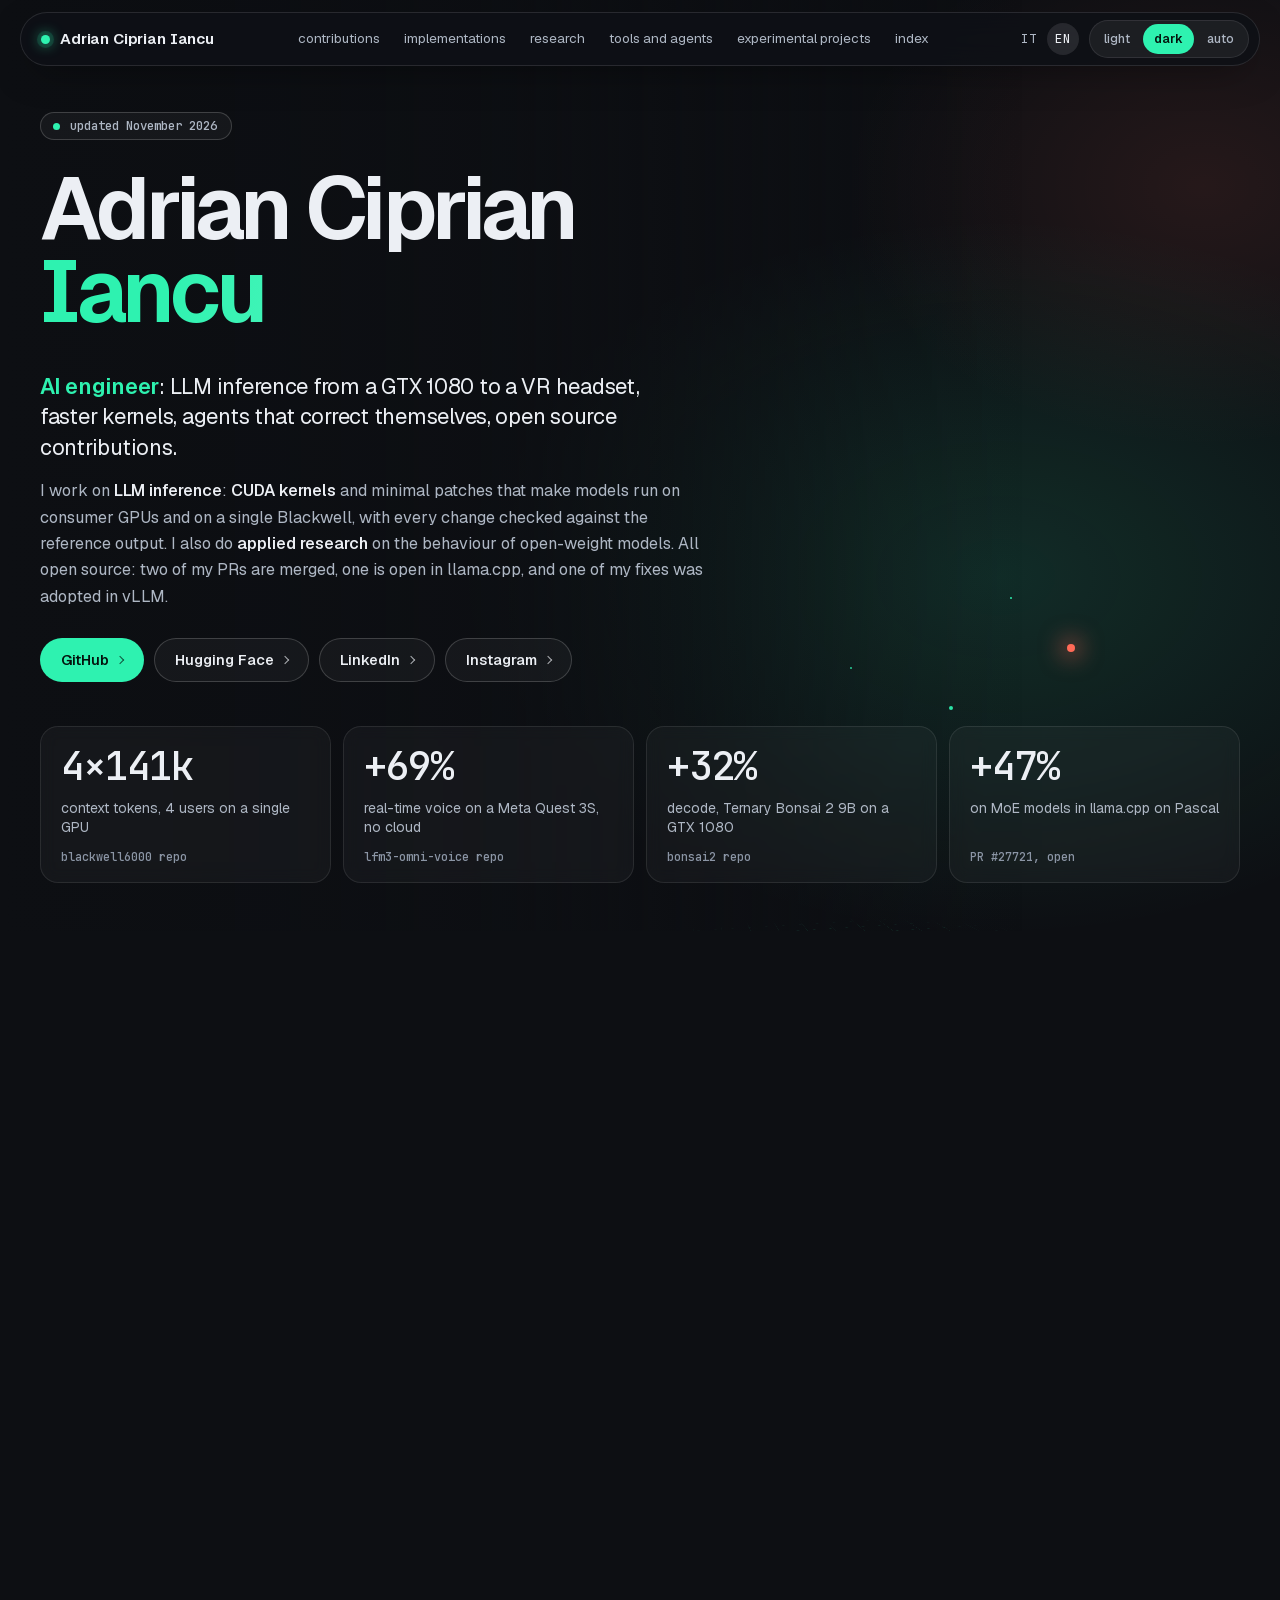
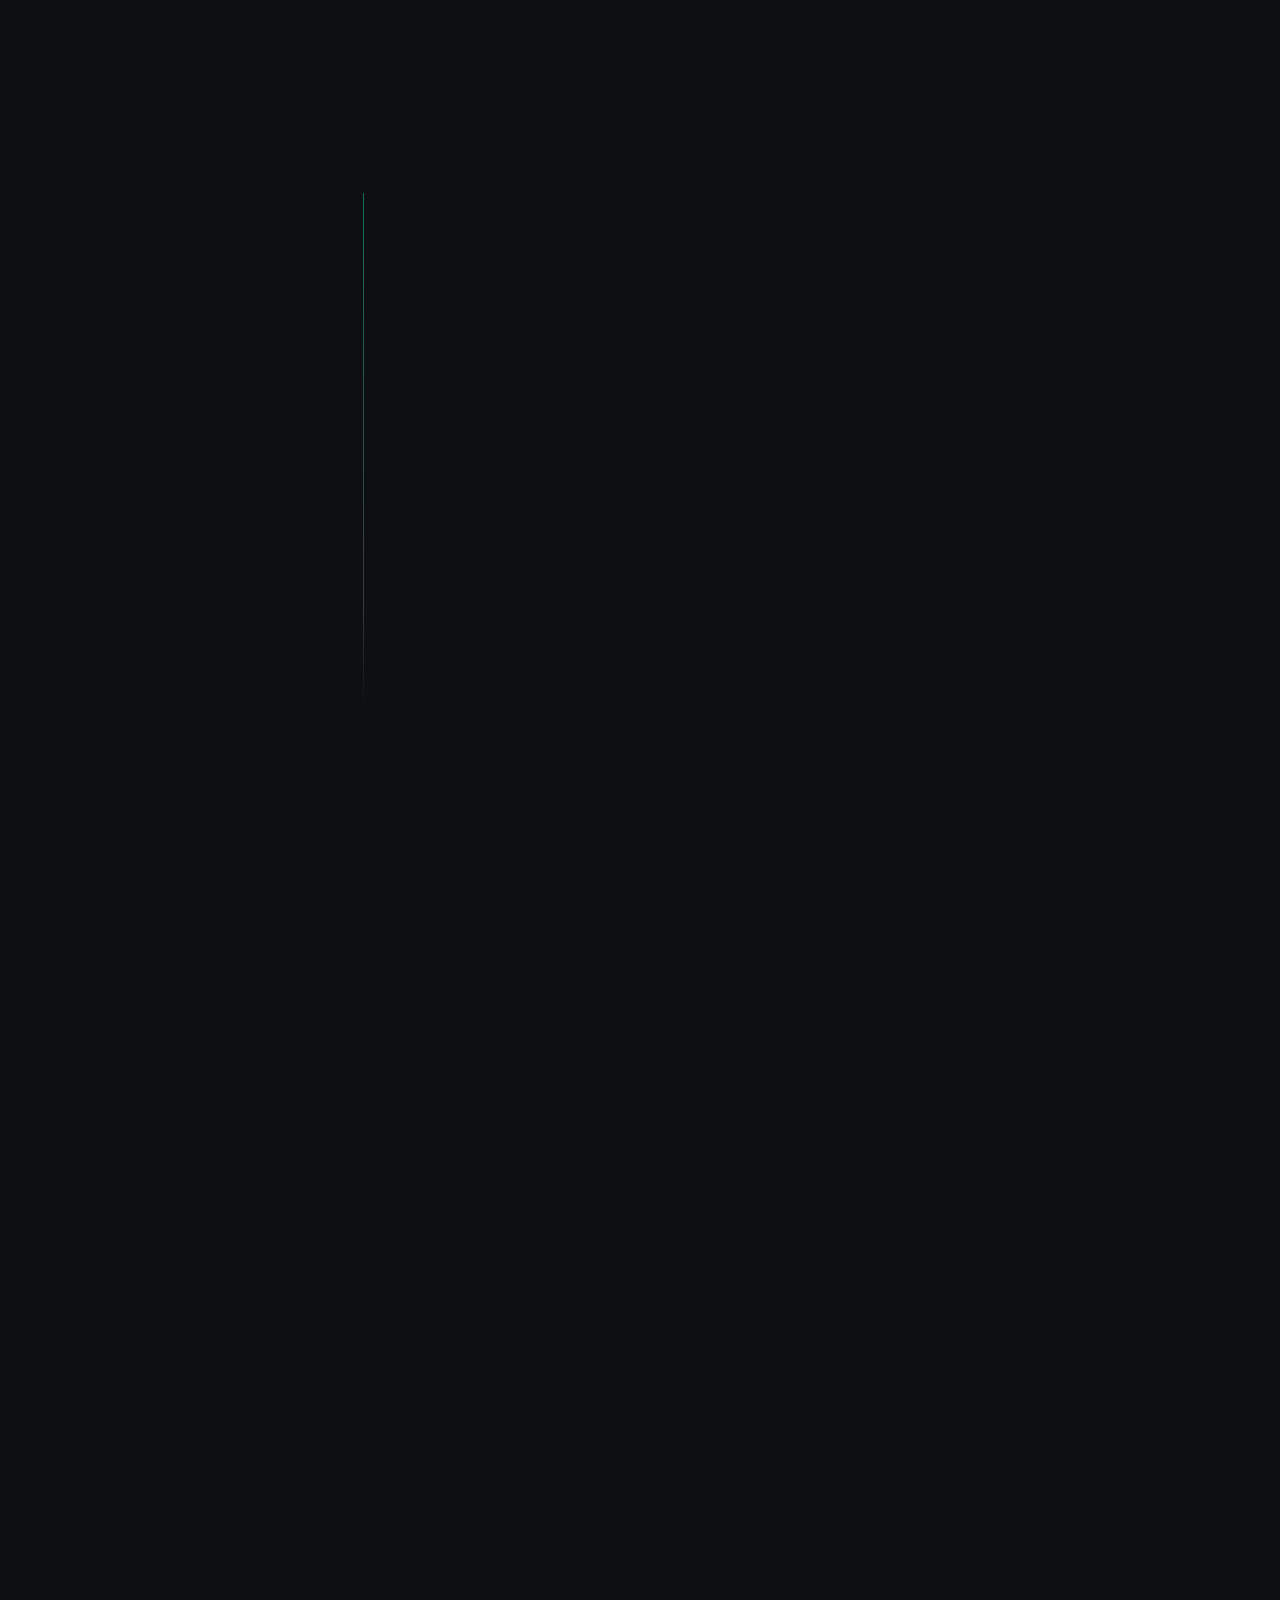
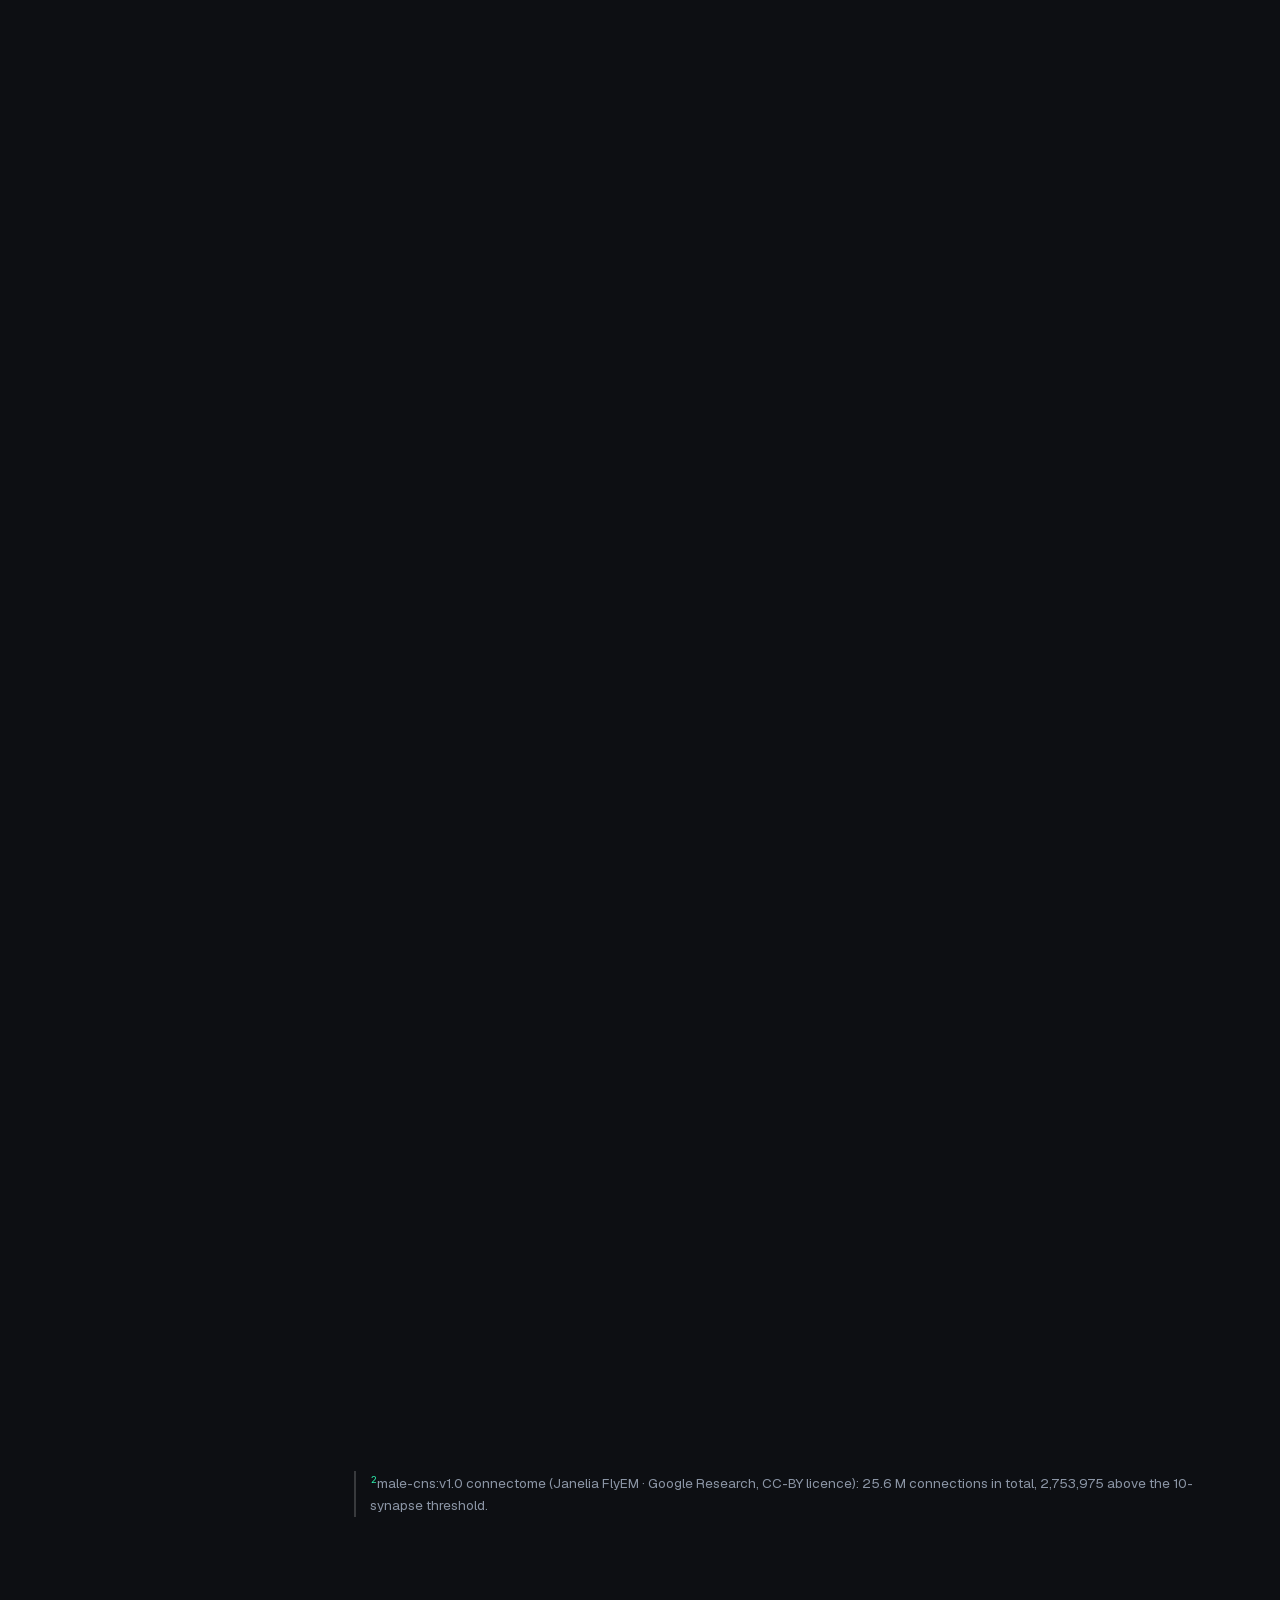
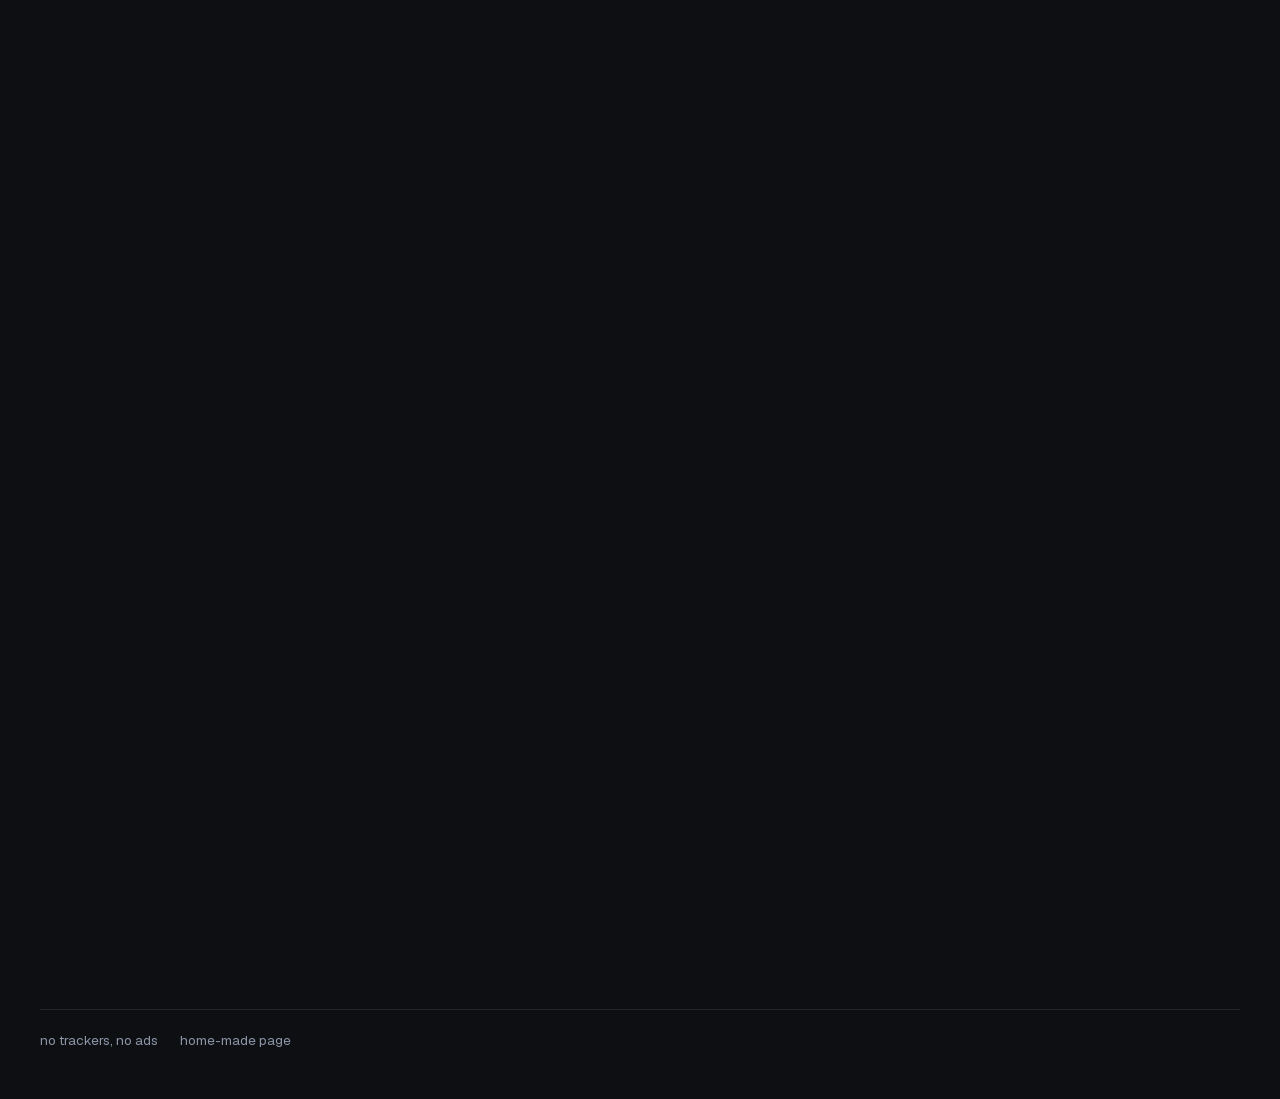
==== commit 8043d8c1: "chatroom: multi-agent orchestrator for Claude Code and Codex, research, auto-harness, model council" ====
--- a/index.html
+++ b/index.html
@@ -62,10 +62,10 @@
 
 <section class="ov wrap" id="panoramica" aria-labelledby="h-panoramica">
 <h2 class="kick rv" id="h-panoramica"><i></i>On this page</h2>
-<ul class="bento"><li class="rv" style="--d:0"><a class="tile card tilt tile-pin" href="#voce"><span class="tn">Pinned</span><h3>LFM3-Omni speaks inside a Quest 3S</h3><p>A 300 euro headset that speaks in real time · 2.1x</p></a></li><li class="rv" style="--d:60"><a class="tile card tilt tile-pin" href="#chatroom"><span class="tn">Pinned</span><h3>chatroom</h3><p>Agents argue, prove it, and learn</p></a></li><li class="rv" style="--d:120"><a class="tile card tilt tile-pin" href="#vergilius"><span class="tn">Pinned</span><h3>Vergilius</h3><p>Local OSINT assistant · one LFM3 model</p></a></li><li class="rv" style="--d:180"><a class="tile card tilt tile-pin" href="#guida"><span class="tn">Pinned</span><h3>NVIDIA GTX 1080 (sm_61) AI Full Guide</h3><p>Everything that runs fast on a GTX 1080, measured and sourced</p></a></li></ul>
-</section>
-
-<div class="pins wrap"><section class="pin" id="voce" aria-labelledby="h-voce"><article class="pin-c card rv"><p class="pin-b"><span class="badge b-pin">Pinned</span><span class="badge">Edge AI</span><span class="badge">Meta Quest 3S</span></p><h2 id="h-voce">LFM3-Omni speaks inside a Quest 3S</h2><p class="pin-s">A 300 euro VR headset that talks faster than you can listen. No cloud, no PC, no cable.</p><p>Real AI on an edge device, with no server behind it. Liquid AI's LFM3-Omni-2B voice model runs entirely inside the headset with llama.cpp: the main network on the Adreno GPU through OpenCL, the rest on the CPU, the codec on its own thread while the GPU works. Stock llama.cpp needed 1.8 seconds to say one second of speech; with my patches it needs 0.85. Same model file, same headset, same voice.</p><p>On the way: a 128K-entry head computed and thrown away on every audio frame, an OpenCL Q8 kernel that got its sums wrong in half precision, and threads pinned to the fast cores that lose on an awake headset, because the VR compositor lives there. The work came out of a chatroom research room, with every attempt measured the same way.</p><p class="go"><a href="https://github.com/ArtyomITA/lfm3-omni-voice-quest3s">Repository on GitHub</a><a href="https://github.com/ArtyomITA/lfm3-omni-voice-quest3s/tree/main/samples">Listen to the samples</a></p><p class="pin-lab">Faster llama.cpp kernels on Snapdragon XR2 Gen 2 · Adreno 740</p><ul class="pin-st"><li><span class="pn"><span class="cn">1.17</span>x</span><span class="pl">real time, was 0.56x</span></li><li><span class="pn"><span class="cn">1.02</span>x</span><span class="pl">on battery, was 0.33x</span></li><li><span class="pn">2.1x</span><span class="pl">faster than stock llama.cpp</span></li><li><span class="pn">−76%</span><span class="pl">memory, 4174 down to 992 MB</span></li></ul></article></section><section class="pin" id="chatroom" aria-labelledby="h-chatroom"><article class="pin-c card rv"><p class="pin-b"><span class="badge b-pin">Pinned</span><span class="badge">Plugin</span><span class="badge">Claude Code · Codex</span></p><h2 id="h-chatroom">chatroom</h2><p class="pin-s">Your agents argue, prove it, and get better every room.</p><p>Three engines in one plugin. The chat: several agents in one room, and a plan closes only when everyone has voted and said what they checked; a task is done only with a real proof. The rules live in code, not in the prompt. The research kernel: one file, a sealed evaluator, a number to beat, and every attempt measured and logged all night.</p><p>The auto-harness: mistakes that repeat become lessons on trial, which stay only if they hold in a second room too. And a model council: <code>spawn council</code> asks 10 free models for improvements, a fact-check and ideas on your situation. Each version comes out of rooms that ran on the version before.</p><p class="cmd"><code>/plugin marketplace add Partido-De-What/claude-plugins</code><code>/plugin install chatroom@artyomita-plugins</code></p><p class="go"><a href="https://github.com/Partido-De-What/claude-plugins">Repository on GitHub</a></p><p class="pin-lab">Numbers from real rooms</p><ul class="pin-st"><li><span class="pn"><span class="cn">28</span>&nbsp;hours</span><span class="pl">one research room on a real kernel</span></li><li><span class="pn">2.1x</span><span class="pl">the Quest voice kernel, in one night</span></li><li><span class="pn"><span class="cn">37</span></span><span class="pl">papers behind the code</span></li><li><span class="pn"><span class="cn">10</span></span><span class="pl">models in the council</span></li></ul></article></section><section class="pin" id="vergilius" aria-labelledby="h-vergilius"><article class="pin-c card rv"><div class="radar" aria-hidden="true"><span class="bl" style="--x:61.6%;--y:25.1%;--d:0.49s"></span><span class="bl" style="--x:87.6%;--y:36.3%;--d:1.36s"></span><span class="bl" style="--x:65.5%;--y:58.2%;--d:2.29s"></span><span class="bl" style="--x:62.0%;--y:82.9%;--d:3.11s"></span><span class="bl c" style="--x:39.4%;--y:72.7%;--d:3.99s"></span><span class="bl" style="--x:10.1%;--y:64.5%;--d:4.86s"></span><span class="bl" style="--x:27.0%;--y:30.7%;--d:6.03s"></span></div><p class="pin-b"><span class="badge b-pin">Pinned</span><span class="badge">OSINT</span><span class="badge">LFM3</span></p><h2 id="h-vergilius">Vergilius</h2><p class="pin-s">Local OSINT assistant, now on one model</p><p>A local assistant that combines a language model on the graphics card, open sources to see what is going on in the world, and an interface that ties them together. It queries the sources by itself when a question needs them: news by subject and place, markets, military contracts, insider moves, maps, a historical archive of events. It works on the computer (files, terminal, browser, documents) and remembers: memories, indexed documents, procedures it learns and reuses.</p><p>No API keys for AI providers and no conversation leaves the computer. It now uses one model for everything: LFM3 1C, a merge I made from Liquid AI's LFM3-1.7B and LFM3-VL-2B. It writes, uses the tools, looks at the screen and at images, and clicks where it needs to. A check against made-up answers verifies that the numbers and names in a reply appear in the tool results. It integrates Odysseus (assistant) and ShadowBroker (sources).<sup class="n">1</sup></p><p class="fn" id="n1"><sup class="n">1</sup>The repository includes two third-party projects as submodules, Odysseus (assistant) and ShadowBroker (open-source intelligence), under <span class="nb">AGPL-3.0</span>: they are dependencies, not original work.</p><p class="go"><a href="https://github.com/ArtyomITA/vergilius">Repository on GitHub</a></p><p class="pin-lab">On a 2016 GTX 1080</p><ul class="pin-st"><li><span class="pn"><span class="cn">81</span></span><span class="pl">tok/s generation</span></li><li><span class="pn">2-4&nbsp;s</span><span class="pl">to find where to click</span></li><li><span class="pn"><span class="cn">1</span></span><span class="pl">model for text, tools and vision</span></li><li><span class="pn"><span class="cn">8</span>&nbsp;GB</span><span class="pl">of video memory is enough</span></li></ul></article></section><section class="pin" id="guida" aria-labelledby="h-guida"><article class="pin-c card rv"><p class="pin-b"><span class="badge b-pin">Pinned</span><span class="badge">Guide</span></p><h2 id="h-guida">NVIDIA GTX 1080 (sm_61) AI Full Guide</h2><p class="pin-s">Everything I made run fast on a 2016 GPU with 8&nbsp;GB, measured and sourced.</p><ol class="lbs"><li class="lb"><p class="lb-h"><span class="lb-l">Ternary LoRA, training per example</span><span class="lb-v">20.2 → 2.7 s <b>7.5x</b></span></p><span class="hb-t"><i style="--w:1.000;--d:0"></i></span></li><li class="lb"><p class="lb-h"><span class="lb-l">MiniMax-H3, test clip</span><span class="lb-v">674.5 → 175.5 s <b>−74%</b></span></p><span class="hb-t"><i style="--w:0.514;--d:110"></i></span></li><li class="lb"><p class="lb-h"><span class="lb-l"><span class="nb">MiniCPM5-2B</span>, decoding</span><span class="lb-v">33 → 83.5 tok/s <b>2.5x</b></span></p><span class="hb-t"><i style="--w:0.338;--d:220"></i></span></li><li class="lb"><p class="lb-h"><span class="lb-l">Int8 attention, H3 kernel</span><span class="lb-v">1875 → 944 ms <b>2.0x</b></span></p><span class="hb-t"><i style="--w:0.265;--d:330"></i></span></li><li class="lb"><p class="lb-h"><span class="lb-l">Ternary Bonsai 2 9B, decoding</span><span class="lb-v">55.9 → 84.4 tok/s <b>+51%</b></span></p><span class="hb-t"><i style="--w:0.202;--d:440"></i></span></li><li class="lb"><p class="lb-h"><span class="lb-l">CUDA graphs, MoE granite-3.1-3b-a800m</span><span class="lb-v">71.4 → 125.2 tok/s <b>+75%</b></span></p><span class="hb-t"><i style="--w:0.234;--d:550"></i></span></li></ol><p class="lb-ax">bar length is the before/after ratio</p><p class="bf"><span class="chip">llama.cpp kernels</span><span class="chip">speculative decoding</span><span class="chip">quantization</span><span class="chip">8 GB</span><span class="chip">LoRA</span><span class="chip">video diffusion</span><span class="chip">speech</span></p><p class="go"><a href="https://github.com/ArtyomITA/nvidia-gtx1080-sm61-ai-full-guide">Open the guide on GitHub</a></p></article></section></div>
+<ul class="bento"><li class="rv" style="--d:0"><a class="tile card tilt tile-pin" href="#voce"><span class="tn">Pinned</span><h3>LFM3-Omni speaks inside a Quest 3S</h3><p>A 300 euro headset that speaks in real time · 2.1x</p></a></li><li class="rv" style="--d:60"><a class="tile card tilt tile-pin" href="#chatroom"><span class="tn">Pinned</span><h3>chatroom</h3><p>Multi-agent orchestrator · auto-harness, research, model council</p></a></li><li class="rv" style="--d:120"><a class="tile card tilt tile-pin" href="#vergilius"><span class="tn">Pinned</span><h3>Vergilius</h3><p>Local OSINT assistant · one LFM3 model</p></a></li><li class="rv" style="--d:180"><a class="tile card tilt tile-pin" href="#guida"><span class="tn">Pinned</span><h3>NVIDIA GTX 1080 (sm_61) AI Full Guide</h3><p>Everything that runs fast on a GTX 1080, measured and sourced</p></a></li></ul>
+</section>
+
+<div class="pins wrap"><section class="pin" id="voce" aria-labelledby="h-voce"><article class="pin-c card rv"><p class="pin-b"><span class="badge b-pin">Pinned</span><span class="badge">Edge AI</span><span class="badge">Meta Quest 3S</span></p><h2 id="h-voce">LFM3-Omni speaks inside a Quest 3S</h2><p class="pin-s">A 300 euro VR headset that talks faster than you can listen. No cloud, no PC, no cable.</p><p>Real AI on an edge device, with no server behind it. Liquid AI's LFM3-Omni-2B voice model runs entirely inside the headset with llama.cpp: the main network on the Adreno GPU through OpenCL, the rest on the CPU, the codec on its own thread while the GPU works. Stock llama.cpp needed 1.8 seconds to say one second of speech; with my patches it needs 0.85. Same model file, same headset, same voice.</p><p>On the way: a 128K-entry head computed and thrown away on every audio frame, an OpenCL Q8 kernel that got its sums wrong in half precision, and threads pinned to the fast cores that lose on an awake headset, because the VR compositor lives there. The work came out of a chatroom research room, with every attempt measured the same way.</p><p class="go"><a href="https://github.com/ArtyomITA/lfm3-omni-voice-quest3s">Repository on GitHub</a><a href="https://github.com/ArtyomITA/lfm3-omni-voice-quest3s/tree/main/samples">Listen to the samples</a></p><p class="pin-lab">Faster llama.cpp kernels on Snapdragon XR2 Gen 2 · Adreno 740</p><ul class="pin-st"><li><span class="pn"><span class="cn">1.17</span>x</span><span class="pl">real time, was 0.56x</span></li><li><span class="pn"><span class="cn">1.02</span>x</span><span class="pl">on battery, was 0.33x</span></li><li><span class="pn">2.1x</span><span class="pl">faster than stock llama.cpp</span></li><li><span class="pn">−76%</span><span class="pl">memory, 4174 down to 992 MB</span></li></ul></article></section><section class="pin" id="chatroom" aria-labelledby="h-chatroom"><article class="pin-c card rv"><p class="pin-b"><span class="badge b-pin">Pinned</span><span class="badge">Multi-agent orchestrator</span><span class="badge">Claude Code + Codex</span></p><h2 id="h-chatroom">chatroom</h2><p class="pin-s">Claude Code and Codex in the same room, arguing until the proof is on the table.</p><p>A multi-agent orchestrator with three engines. Agents from Claude Code and Codex work in the same live room: they plan, split the work and vote, and a plan closes only when each one has said what it checked. The rules live in code, not in the prompt, so no model can talk its way past them. Other harnesses are next.</p><p><b>Research</b>: one file, a sealed evaluator, a number to beat, and every attempt measured and logged all night. <b>Auto-harness</b>: mistakes that repeat become lessons on trial, kept only if they hold in a second room too. <b>Model council</b>: <code>spawn council</code> puts your situation in front of 10 free models for improvements, a fact-check and ideas.</p><p class="cmd"><code>/plugin marketplace add Partido-De-What/claude-plugins</code><code>/plugin install chatroom@artyomita-plugins</code></p><p class="go"><a href="https://github.com/Partido-De-What/claude-plugins">Repository on GitHub</a></p><p class="pin-lab">Numbers from real rooms</p><ul class="pin-st"><li><span class="pn"><span class="cn">28</span>&nbsp;hours</span><span class="pl">one research room on a real kernel</span></li><li><span class="pn">2.1x</span><span class="pl">the Quest voice kernel, in one night</span></li><li><span class="pn"><span class="cn">37</span></span><span class="pl">papers behind the code</span></li><li><span class="pn"><span class="cn">10</span></span><span class="pl">models in the council</span></li></ul></article></section><section class="pin" id="vergilius" aria-labelledby="h-vergilius"><article class="pin-c card rv"><div class="radar" aria-hidden="true"><span class="bl" style="--x:61.6%;--y:25.1%;--d:0.49s"></span><span class="bl" style="--x:87.6%;--y:36.3%;--d:1.36s"></span><span class="bl" style="--x:65.5%;--y:58.2%;--d:2.29s"></span><span class="bl" style="--x:62.0%;--y:82.9%;--d:3.11s"></span><span class="bl c" style="--x:39.4%;--y:72.7%;--d:3.99s"></span><span class="bl" style="--x:10.1%;--y:64.5%;--d:4.86s"></span><span class="bl" style="--x:27.0%;--y:30.7%;--d:6.03s"></span></div><p class="pin-b"><span class="badge b-pin">Pinned</span><span class="badge">OSINT</span><span class="badge">LFM3</span></p><h2 id="h-vergilius">Vergilius</h2><p class="pin-s">Local OSINT assistant, now on one model</p><p>A local assistant that combines a language model on the graphics card, open sources to see what is going on in the world, and an interface that ties them together. It queries the sources by itself when a question needs them: news by subject and place, markets, military contracts, insider moves, maps, a historical archive of events. It works on the computer (files, terminal, browser, documents) and remembers: memories, indexed documents, procedures it learns and reuses.</p><p>No API keys for AI providers and no conversation leaves the computer. It now uses one model for everything: LFM3 1C, a merge I made from Liquid AI's LFM3-1.7B and LFM3-VL-2B. It writes, uses the tools, looks at the screen and at images, and clicks where it needs to. A check against made-up answers verifies that the numbers and names in a reply appear in the tool results. It integrates Odysseus (assistant) and ShadowBroker (sources).<sup class="n">1</sup></p><p class="fn" id="n1"><sup class="n">1</sup>The repository includes two third-party projects as submodules, Odysseus (assistant) and ShadowBroker (open-source intelligence), under <span class="nb">AGPL-3.0</span>: they are dependencies, not original work.</p><p class="go"><a href="https://github.com/ArtyomITA/vergilius">Repository on GitHub</a></p><p class="pin-lab">On a 2016 GTX 1080</p><ul class="pin-st"><li><span class="pn"><span class="cn">81</span></span><span class="pl">tok/s generation</span></li><li><span class="pn">2-4&nbsp;s</span><span class="pl">to find where to click</span></li><li><span class="pn"><span class="cn">1</span></span><span class="pl">model for text, tools and vision</span></li><li><span class="pn"><span class="cn">8</span>&nbsp;GB</span><span class="pl">of video memory is enough</span></li></ul></article></section><section class="pin" id="guida" aria-labelledby="h-guida"><article class="pin-c card rv"><p class="pin-b"><span class="badge b-pin">Pinned</span><span class="badge">Guide</span></p><h2 id="h-guida">NVIDIA GTX 1080 (sm_61) AI Full Guide</h2><p class="pin-s">Everything I made run fast on a 2016 GPU with 8&nbsp;GB, measured and sourced.</p><ol class="lbs"><li class="lb"><p class="lb-h"><span class="lb-l">Ternary LoRA, training per example</span><span class="lb-v">20.2 → 2.7 s <b>7.5x</b></span></p><span class="hb-t"><i style="--w:1.000;--d:0"></i></span></li><li class="lb"><p class="lb-h"><span class="lb-l">MiniMax-H3, test clip</span><span class="lb-v">674.5 → 175.5 s <b>−74%</b></span></p><span class="hb-t"><i style="--w:0.514;--d:110"></i></span></li><li class="lb"><p class="lb-h"><span class="lb-l"><span class="nb">MiniCPM5-2B</span>, decoding</span><span class="lb-v">33 → 83.5 tok/s <b>2.5x</b></span></p><span class="hb-t"><i style="--w:0.338;--d:220"></i></span></li><li class="lb"><p class="lb-h"><span class="lb-l">Int8 attention, H3 kernel</span><span class="lb-v">1875 → 944 ms <b>2.0x</b></span></p><span class="hb-t"><i style="--w:0.265;--d:330"></i></span></li><li class="lb"><p class="lb-h"><span class="lb-l">Ternary Bonsai 2 9B, decoding</span><span class="lb-v">55.9 → 84.4 tok/s <b>+51%</b></span></p><span class="hb-t"><i style="--w:0.202;--d:440"></i></span></li><li class="lb"><p class="lb-h"><span class="lb-l">CUDA graphs, MoE granite-3.1-3b-a800m</span><span class="lb-v">71.4 → 125.2 tok/s <b>+75%</b></span></p><span class="hb-t"><i style="--w:0.234;--d:550"></i></span></li></ol><p class="lb-ax">bar length is the before/after ratio</p><p class="bf"><span class="chip">llama.cpp kernels</span><span class="chip">speculative decoding</span><span class="chip">quantization</span><span class="chip">8 GB</span><span class="chip">LoRA</span><span class="chip">video diffusion</span><span class="chip">speech</span></p><p class="go"><a href="https://github.com/ArtyomITA/nvidia-gtx1080-sm61-ai-full-guide">Open the guide on GitHub</a></p></article></section></div>
 
 <div class="body wrap">
 <aside class="hf rv" aria-labelledby="h-hf">
@@ -128,7 +128,7 @@
 <section class="sec" id="strumenti" aria-labelledby="h-strumenti">
 <header class="sec-h rv"><p class="kick"><span>04</span><i></i>Tools and agents</p><h2 id="h-strumenti">Multi-agent plugins and local assistants</h2><p class="lead">A harness that lets several agents work and talk together, and tools that keep audio, text and inference on the user's own machine.</p></header>
 <div class="grid3">
-<article class="brief card tilt rv"><h3 class="bn"><a href="#chatroom">chatroom</a></h3><p>The multi-agent plugin, pinned at the top of the page.</p><p class="bf"><span class="chip">JavaScript</span><span class="chip">Python</span> <span class="rel">Claude Code · Codex; MCP</span></p></article>
+<article class="brief card tilt rv"><h3 class="bn"><a href="#chatroom">chatroom</a></h3><p>Multi-agent orchestrator for Claude Code and Codex, pinned at the top of the page.</p><p class="bf"><span class="chip">JavaScript</span><span class="chip">Python</span> <span class="rel">Claude Code · Codex; MCP</span></p></article>
 <article class="brief card tilt rv"><h3 class="bn"><a href="#vergilius">Vergilius</a></h3><p>Local OSINT assistant, pinned at the top of the page.</p><p class="bf"><span class="chip">Python</span><span class="chip">llama.cpp</span></p></article>
 <article class="brief card tilt rv"><h3 class="bn"><a href="https://github.com/ArtyomITA/stt-whisper-pad">stt-whisper-pad</a></h3><p>Windows application for local voice transcription based on faster-whisper (CTranslate2, int8 on CUDA): record, transcribe and paste into the active field.</p><p class="bf"><span class="chip">Python</span></p></article>
 </div>
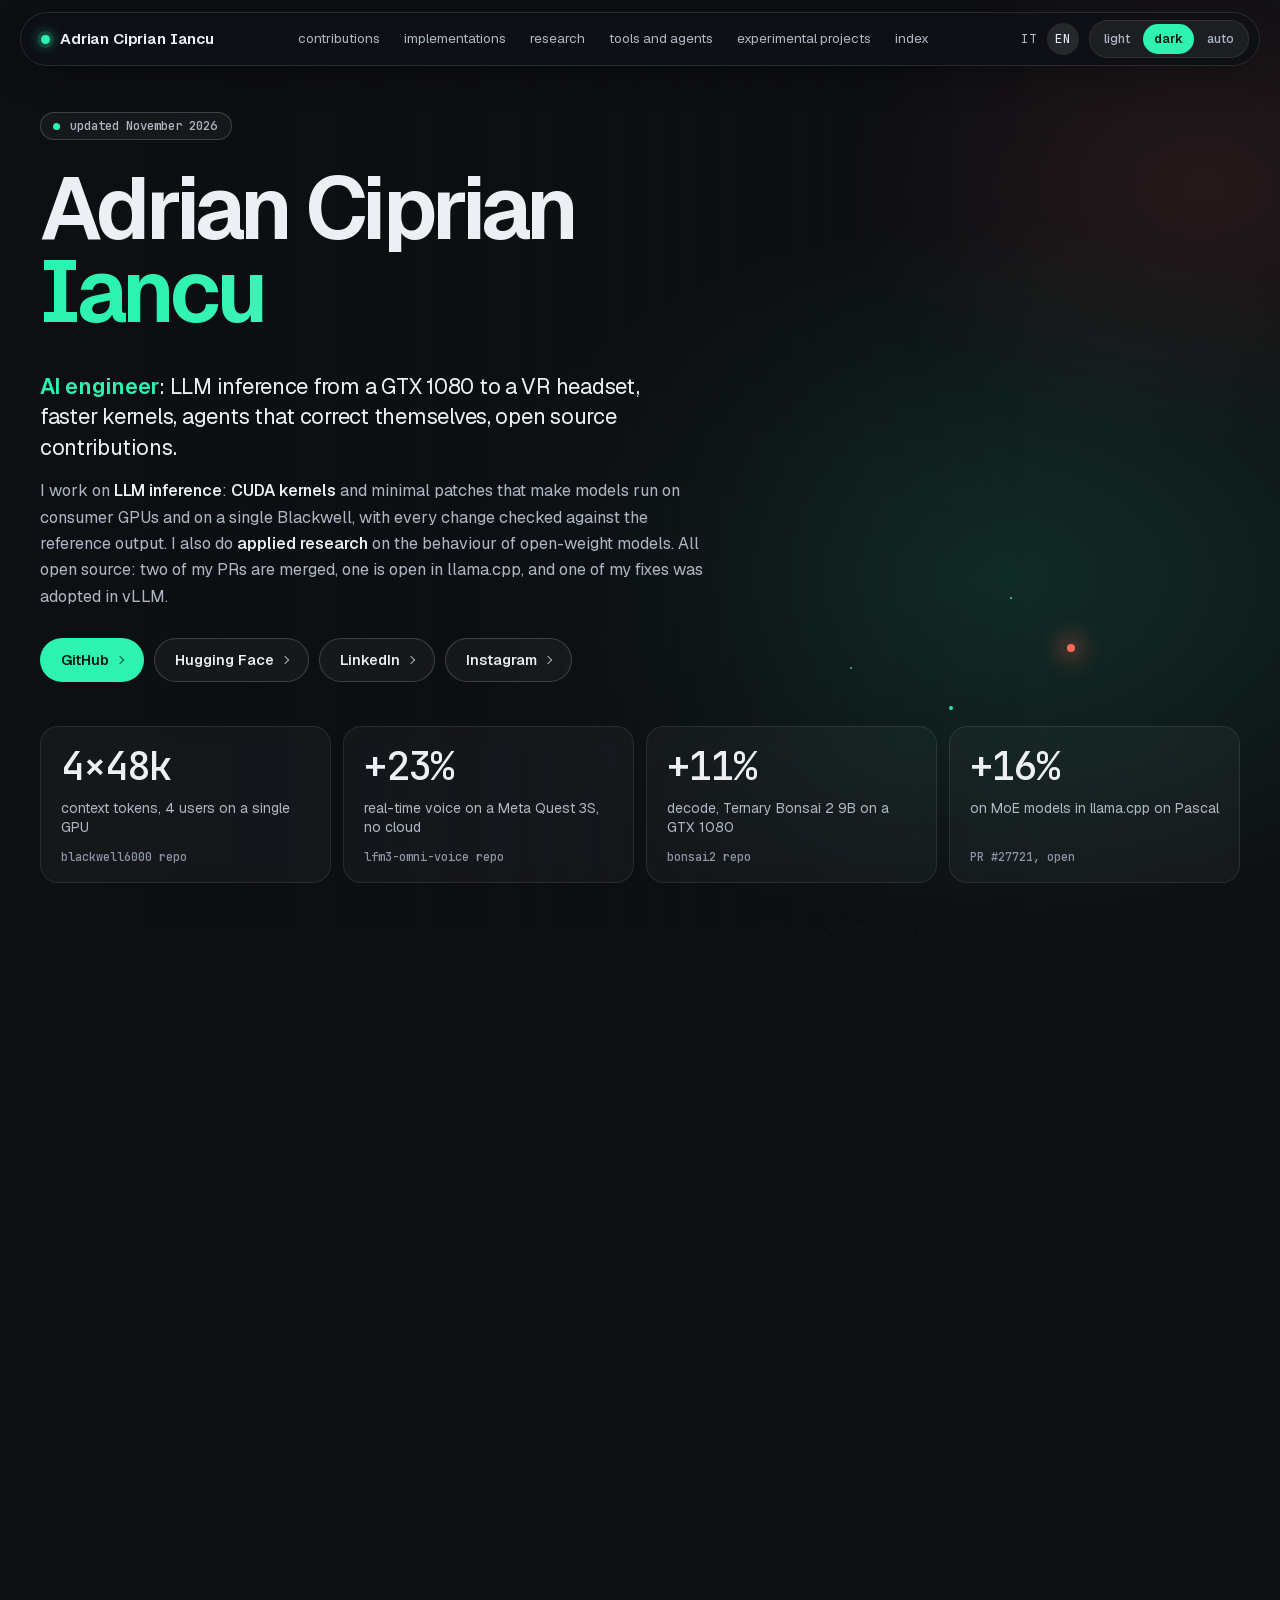
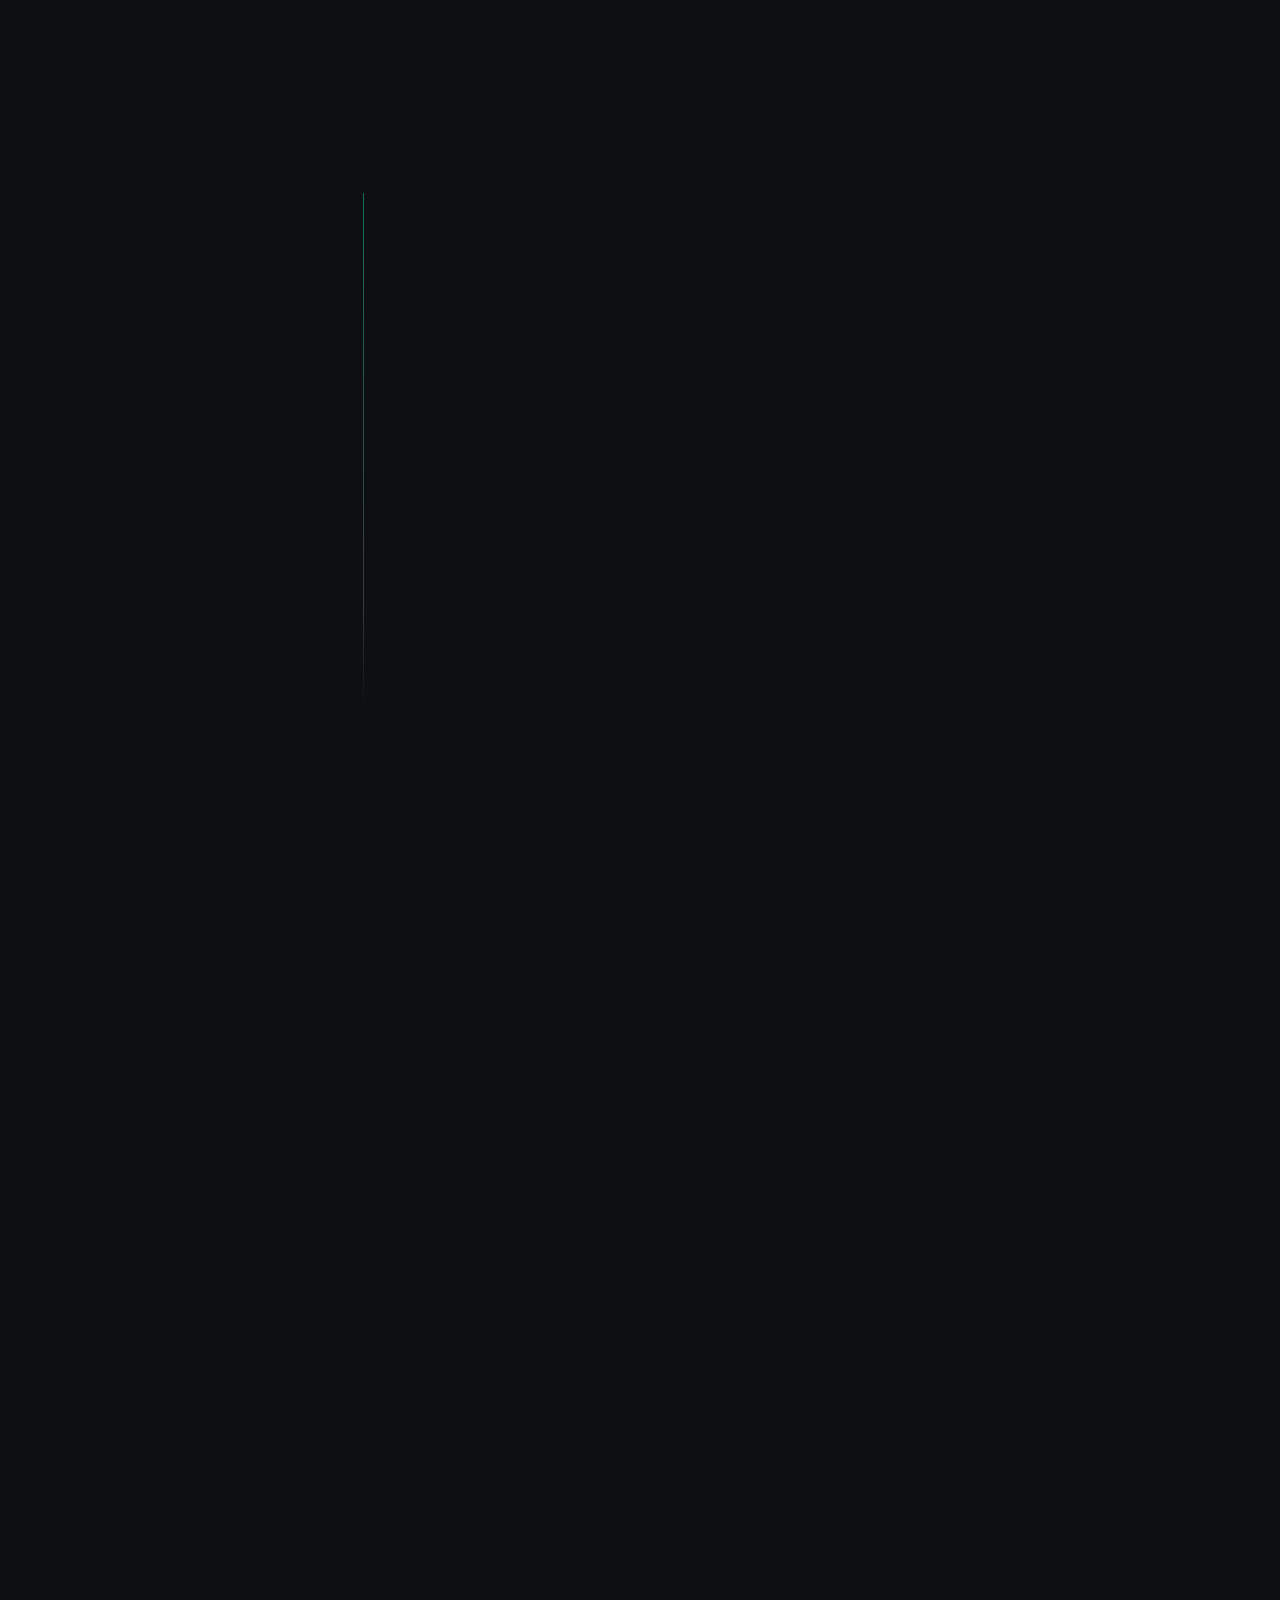
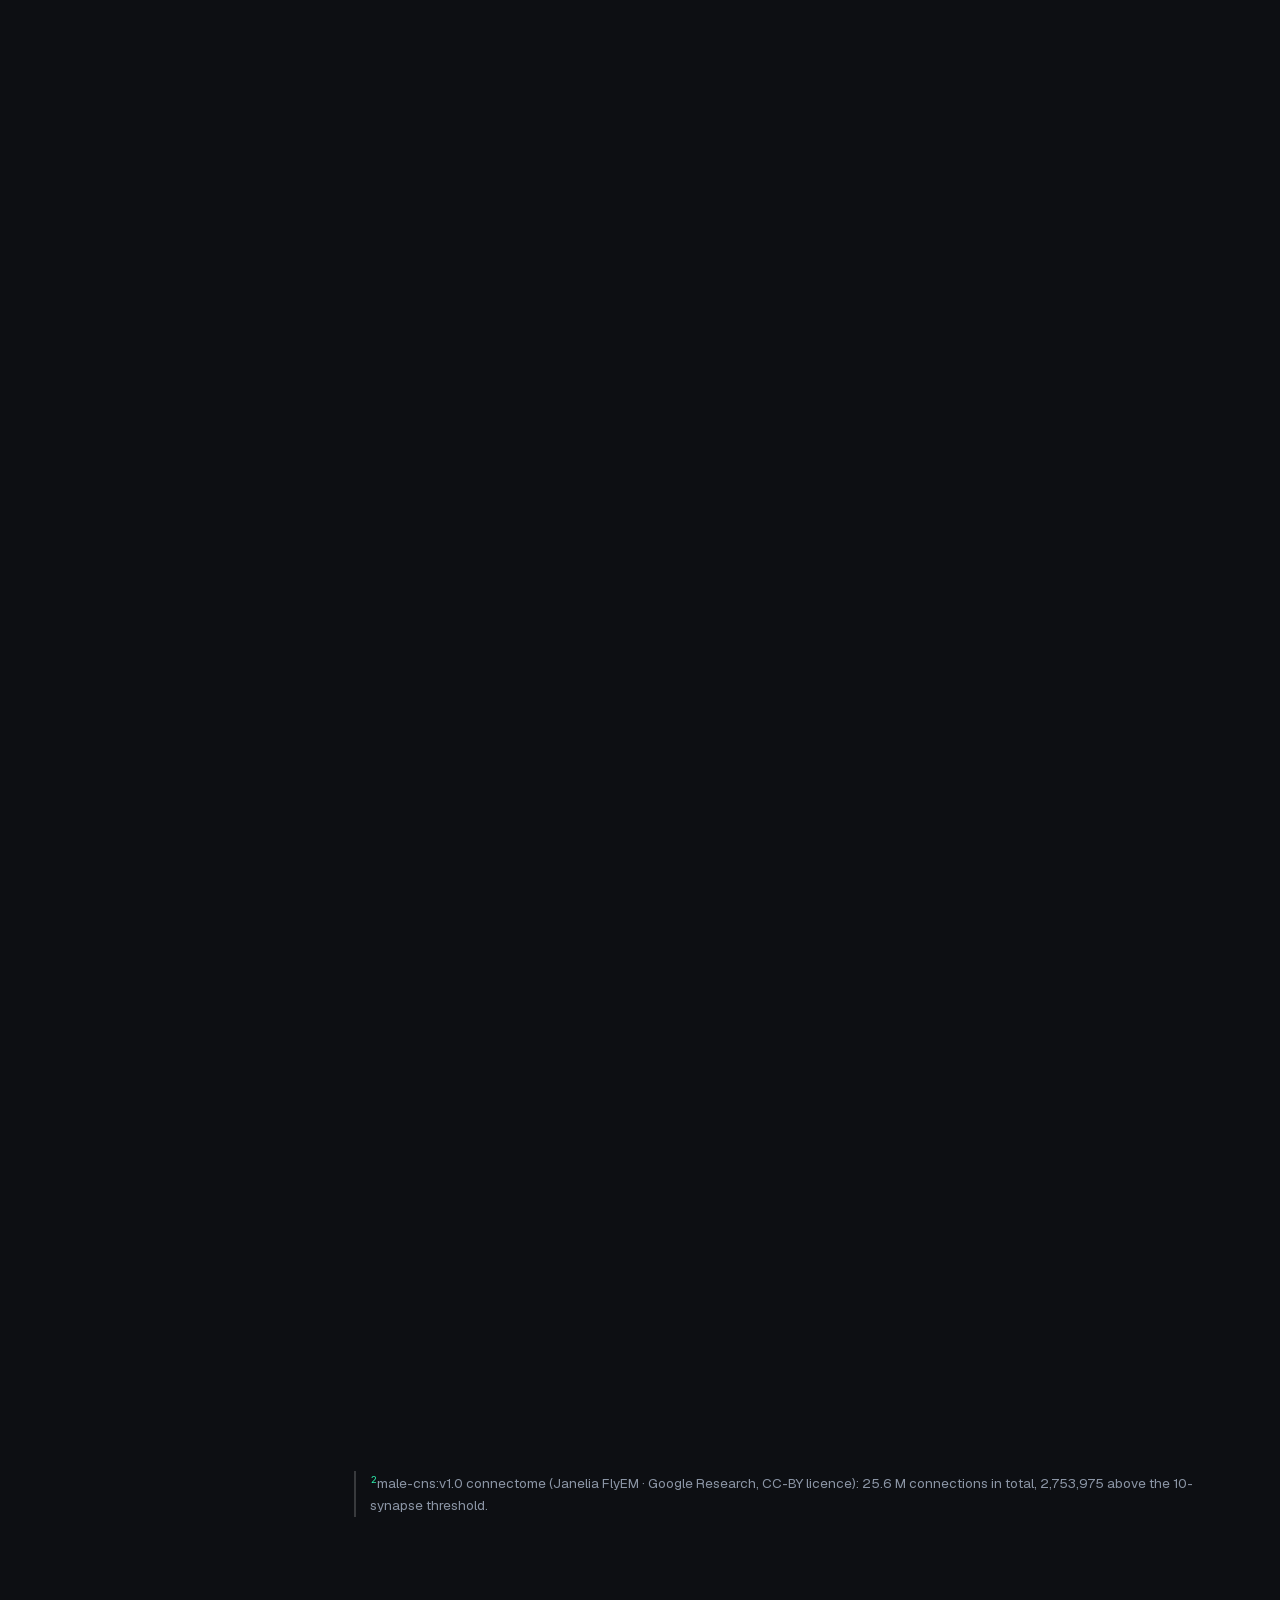
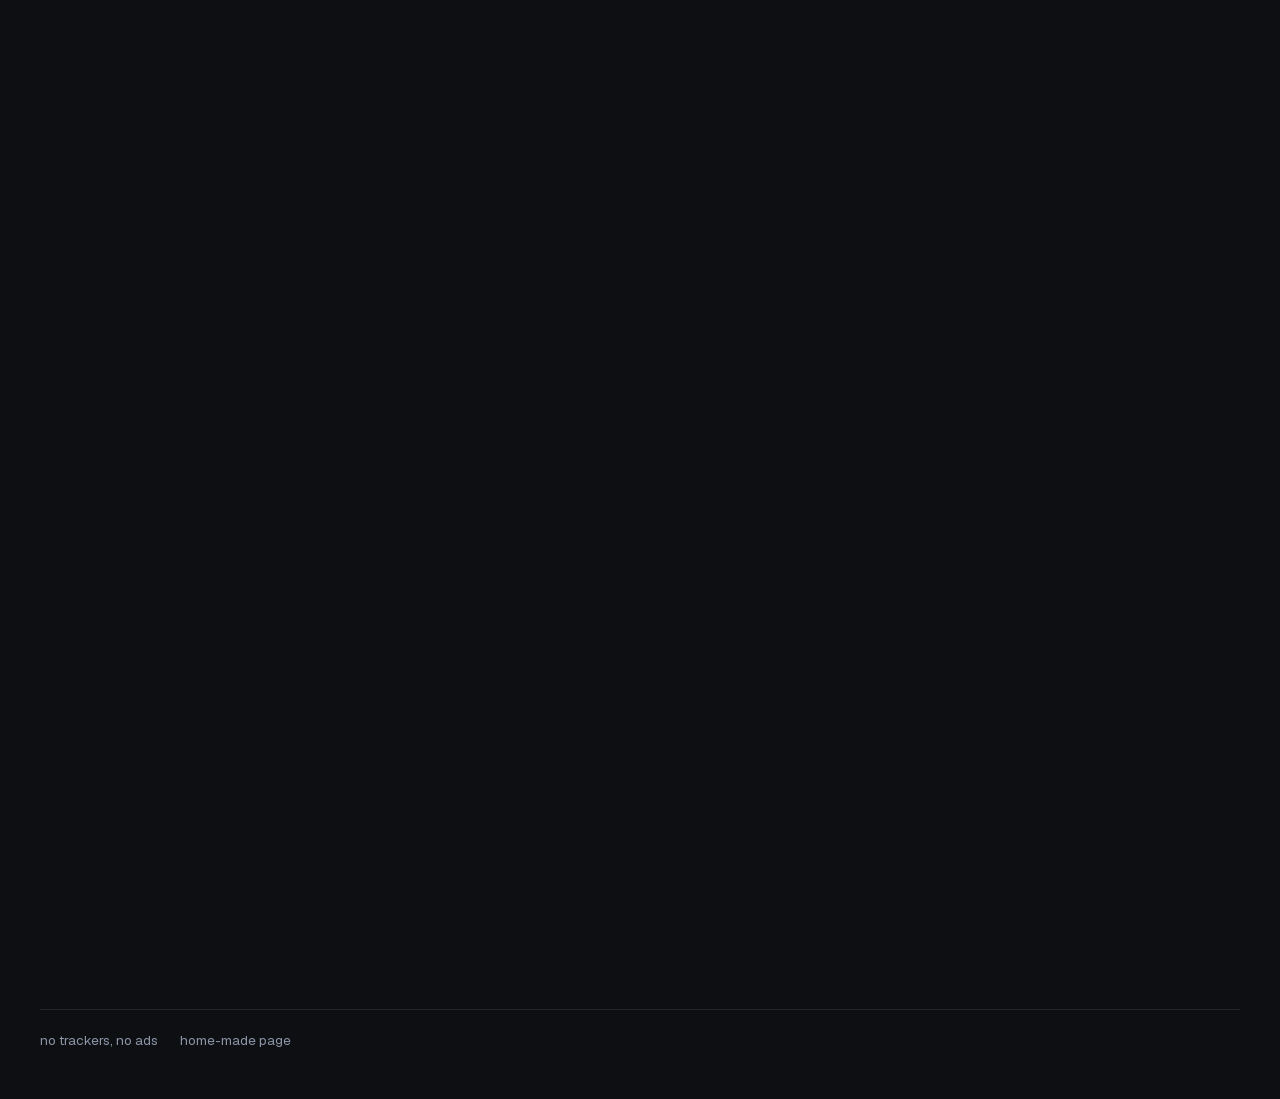
==== commit 3d453090: "Pinned order: Vergilius, chatroom, Quest 3S, GTX 1080 guide" ====
--- a/index.html
+++ b/index.html
@@ -62,10 +62,10 @@
 
 <section class="ov wrap" id="panoramica" aria-labelledby="h-panoramica">
 <h2 class="kick rv" id="h-panoramica"><i></i>On this page</h2>
-<ul class="bento"><li class="rv" style="--d:0"><a class="tile card tilt tile-pin" href="#voce"><span class="tn">Pinned</span><h3>LFM3-Omni speaks inside a Quest 3S</h3><p>A 300 euro headset that speaks in real time · 2.1x</p></a></li><li class="rv" style="--d:60"><a class="tile card tilt tile-pin" href="#chatroom"><span class="tn">Pinned</span><h3>chatroom</h3><p>Multi-agent orchestrator · auto-harness, research, model council</p></a></li><li class="rv" style="--d:120"><a class="tile card tilt tile-pin" href="#vergilius"><span class="tn">Pinned</span><h3>Vergilius</h3><p>Local OSINT assistant · one LFM3 model</p></a></li><li class="rv" style="--d:180"><a class="tile card tilt tile-pin" href="#guida"><span class="tn">Pinned</span><h3>NVIDIA GTX 1080 (sm_61) AI Full Guide</h3><p>Everything that runs fast on a GTX 1080, measured and sourced</p></a></li></ul>
-</section>
-
-<div class="pins wrap"><section class="pin" id="voce" aria-labelledby="h-voce"><article class="pin-c card rv"><p class="pin-b"><span class="badge b-pin">Pinned</span><span class="badge">Edge AI</span><span class="badge">Meta Quest 3S</span></p><h2 id="h-voce">LFM3-Omni speaks inside a Quest 3S</h2><p class="pin-s">A 300 euro VR headset that talks faster than you can listen. No cloud, no PC, no cable.</p><p>Real AI on an edge device, with no server behind it. Liquid AI's LFM3-Omni-2B voice model runs entirely inside the headset with llama.cpp: the main network on the Adreno GPU through OpenCL, the rest on the CPU, the codec on its own thread while the GPU works. Stock llama.cpp needed 1.8 seconds to say one second of speech; with my patches it needs 0.85. Same model file, same headset, same voice.</p><p>On the way: a 128K-entry head computed and thrown away on every audio frame, an OpenCL Q8 kernel that got its sums wrong in half precision, and threads pinned to the fast cores that lose on an awake headset, because the VR compositor lives there. The work came out of a chatroom research room, with every attempt measured the same way.</p><p class="go"><a href="https://github.com/ArtyomITA/lfm3-omni-voice-quest3s">Repository on GitHub</a><a href="https://github.com/ArtyomITA/lfm3-omni-voice-quest3s/tree/main/samples">Listen to the samples</a></p><p class="pin-lab">Faster llama.cpp kernels on Snapdragon XR2 Gen 2 · Adreno 740</p><ul class="pin-st"><li><span class="pn"><span class="cn">1.17</span>x</span><span class="pl">real time, was 0.56x</span></li><li><span class="pn"><span class="cn">1.02</span>x</span><span class="pl">on battery, was 0.33x</span></li><li><span class="pn">2.1x</span><span class="pl">faster than stock llama.cpp</span></li><li><span class="pn">−76%</span><span class="pl">memory, 4174 down to 992 MB</span></li></ul></article></section><section class="pin" id="chatroom" aria-labelledby="h-chatroom"><article class="pin-c card rv"><p class="pin-b"><span class="badge b-pin">Pinned</span><span class="badge">Multi-agent orchestrator</span><span class="badge">Claude Code + Codex</span></p><h2 id="h-chatroom">chatroom</h2><p class="pin-s">Claude Code and Codex in the same room, arguing until the proof is on the table.</p><p>A multi-agent orchestrator with three engines. Agents from Claude Code and Codex work in the same live room: they plan, split the work and vote, and a plan closes only when each one has said what it checked. The rules live in code, not in the prompt, so no model can talk its way past them. Other harnesses are next.</p><p><b>Research</b>: one file, a sealed evaluator, a number to beat, and every attempt measured and logged all night. <b>Auto-harness</b>: mistakes that repeat become lessons on trial, kept only if they hold in a second room too. <b>Model council</b>: <code>spawn council</code> puts your situation in front of 10 free models for improvements, a fact-check and ideas.</p><p class="cmd"><code>/plugin marketplace add Partido-De-What/claude-plugins</code><code>/plugin install chatroom@artyomita-plugins</code></p><p class="go"><a href="https://github.com/Partido-De-What/claude-plugins">Repository on GitHub</a></p><p class="pin-lab">Numbers from real rooms</p><ul class="pin-st"><li><span class="pn"><span class="cn">28</span>&nbsp;hours</span><span class="pl">one research room on a real kernel</span></li><li><span class="pn">2.1x</span><span class="pl">the Quest voice kernel, in one night</span></li><li><span class="pn"><span class="cn">37</span></span><span class="pl">papers behind the code</span></li><li><span class="pn"><span class="cn">10</span></span><span class="pl">models in the council</span></li></ul></article></section><section class="pin" id="vergilius" aria-labelledby="h-vergilius"><article class="pin-c card rv"><div class="radar" aria-hidden="true"><span class="bl" style="--x:61.6%;--y:25.1%;--d:0.49s"></span><span class="bl" style="--x:87.6%;--y:36.3%;--d:1.36s"></span><span class="bl" style="--x:65.5%;--y:58.2%;--d:2.29s"></span><span class="bl" style="--x:62.0%;--y:82.9%;--d:3.11s"></span><span class="bl c" style="--x:39.4%;--y:72.7%;--d:3.99s"></span><span class="bl" style="--x:10.1%;--y:64.5%;--d:4.86s"></span><span class="bl" style="--x:27.0%;--y:30.7%;--d:6.03s"></span></div><p class="pin-b"><span class="badge b-pin">Pinned</span><span class="badge">OSINT</span><span class="badge">LFM3</span></p><h2 id="h-vergilius">Vergilius</h2><p class="pin-s">Local OSINT assistant, now on one model</p><p>A local assistant that combines a language model on the graphics card, open sources to see what is going on in the world, and an interface that ties them together. It queries the sources by itself when a question needs them: news by subject and place, markets, military contracts, insider moves, maps, a historical archive of events. It works on the computer (files, terminal, browser, documents) and remembers: memories, indexed documents, procedures it learns and reuses.</p><p>No API keys for AI providers and no conversation leaves the computer. It now uses one model for everything: LFM3 1C, a merge I made from Liquid AI's LFM3-1.7B and LFM3-VL-2B. It writes, uses the tools, looks at the screen and at images, and clicks where it needs to. A check against made-up answers verifies that the numbers and names in a reply appear in the tool results. It integrates Odysseus (assistant) and ShadowBroker (sources).<sup class="n">1</sup></p><p class="fn" id="n1"><sup class="n">1</sup>The repository includes two third-party projects as submodules, Odysseus (assistant) and ShadowBroker (open-source intelligence), under <span class="nb">AGPL-3.0</span>: they are dependencies, not original work.</p><p class="go"><a href="https://github.com/ArtyomITA/vergilius">Repository on GitHub</a></p><p class="pin-lab">On a 2016 GTX 1080</p><ul class="pin-st"><li><span class="pn"><span class="cn">81</span></span><span class="pl">tok/s generation</span></li><li><span class="pn">2-4&nbsp;s</span><span class="pl">to find where to click</span></li><li><span class="pn"><span class="cn">1</span></span><span class="pl">model for text, tools and vision</span></li><li><span class="pn"><span class="cn">8</span>&nbsp;GB</span><span class="pl">of video memory is enough</span></li></ul></article></section><section class="pin" id="guida" aria-labelledby="h-guida"><article class="pin-c card rv"><p class="pin-b"><span class="badge b-pin">Pinned</span><span class="badge">Guide</span></p><h2 id="h-guida">NVIDIA GTX 1080 (sm_61) AI Full Guide</h2><p class="pin-s">Everything I made run fast on a 2016 GPU with 8&nbsp;GB, measured and sourced.</p><ol class="lbs"><li class="lb"><p class="lb-h"><span class="lb-l">Ternary LoRA, training per example</span><span class="lb-v">20.2 → 2.7 s <b>7.5x</b></span></p><span class="hb-t"><i style="--w:1.000;--d:0"></i></span></li><li class="lb"><p class="lb-h"><span class="lb-l">MiniMax-H3, test clip</span><span class="lb-v">674.5 → 175.5 s <b>−74%</b></span></p><span class="hb-t"><i style="--w:0.514;--d:110"></i></span></li><li class="lb"><p class="lb-h"><span class="lb-l"><span class="nb">MiniCPM5-2B</span>, decoding</span><span class="lb-v">33 → 83.5 tok/s <b>2.5x</b></span></p><span class="hb-t"><i style="--w:0.338;--d:220"></i></span></li><li class="lb"><p class="lb-h"><span class="lb-l">Int8 attention, H3 kernel</span><span class="lb-v">1875 → 944 ms <b>2.0x</b></span></p><span class="hb-t"><i style="--w:0.265;--d:330"></i></span></li><li class="lb"><p class="lb-h"><span class="lb-l">Ternary Bonsai 2 9B, decoding</span><span class="lb-v">55.9 → 84.4 tok/s <b>+51%</b></span></p><span class="hb-t"><i style="--w:0.202;--d:440"></i></span></li><li class="lb"><p class="lb-h"><span class="lb-l">CUDA graphs, MoE granite-3.1-3b-a800m</span><span class="lb-v">71.4 → 125.2 tok/s <b>+75%</b></span></p><span class="hb-t"><i style="--w:0.234;--d:550"></i></span></li></ol><p class="lb-ax">bar length is the before/after ratio</p><p class="bf"><span class="chip">llama.cpp kernels</span><span class="chip">speculative decoding</span><span class="chip">quantization</span><span class="chip">8 GB</span><span class="chip">LoRA</span><span class="chip">video diffusion</span><span class="chip">speech</span></p><p class="go"><a href="https://github.com/ArtyomITA/nvidia-gtx1080-sm61-ai-full-guide">Open the guide on GitHub</a></p></article></section></div>
+<ul class="bento"><li class="rv" style="--d:0"><a class="tile card tilt tile-pin" href="#vergilius"><span class="tn">Pinned</span><h3>Vergilius</h3><p>Local OSINT assistant · one LFM3 model</p></a></li><li class="rv" style="--d:60"><a class="tile card tilt tile-pin" href="#chatroom"><span class="tn">Pinned</span><h3>chatroom</h3><p>Multi-agent orchestrator · auto-harness, research, model council</p></a></li><li class="rv" style="--d:120"><a class="tile card tilt tile-pin" href="#voce"><span class="tn">Pinned</span><h3>LFM3-Omni speaks inside a Quest 3S</h3><p>A 300 euro headset that speaks in real time · 2.1x</p></a></li><li class="rv" style="--d:180"><a class="tile card tilt tile-pin" href="#guida"><span class="tn">Pinned</span><h3>NVIDIA GTX 1080 (sm_61) AI Full Guide</h3><p>Everything that runs fast on a GTX 1080, measured and sourced</p></a></li></ul>
+</section>
+
+<div class="pins wrap"><section class="pin" id="vergilius" aria-labelledby="h-vergilius"><article class="pin-c card rv"><div class="radar" aria-hidden="true"><span class="bl" style="--x:61.6%;--y:25.1%;--d:0.49s"></span><span class="bl" style="--x:87.6%;--y:36.3%;--d:1.36s"></span><span class="bl" style="--x:65.5%;--y:58.2%;--d:2.29s"></span><span class="bl" style="--x:62.0%;--y:82.9%;--d:3.11s"></span><span class="bl c" style="--x:39.4%;--y:72.7%;--d:3.99s"></span><span class="bl" style="--x:10.1%;--y:64.5%;--d:4.86s"></span><span class="bl" style="--x:27.0%;--y:30.7%;--d:6.03s"></span></div><p class="pin-b"><span class="badge b-pin">Pinned</span><span class="badge">OSINT</span><span class="badge">LFM3</span></p><h2 id="h-vergilius">Vergilius</h2><p class="pin-s">Local OSINT assistant, now on one model</p><p>A local assistant that combines a language model on the graphics card, open sources to see what is going on in the world, and an interface that ties them together. It queries the sources by itself when a question needs them: news by subject and place, markets, military contracts, insider moves, maps, a historical archive of events. It works on the computer (files, terminal, browser, documents) and remembers: memories, indexed documents, procedures it learns and reuses.</p><p>No API keys for AI providers and no conversation leaves the computer. It now uses one model for everything: LFM3 1C, a merge I made from Liquid AI's LFM3-1.7B and LFM3-VL-2B. It writes, uses the tools, looks at the screen and at images, and clicks where it needs to. A check against made-up answers verifies that the numbers and names in a reply appear in the tool results. It integrates Odysseus (assistant) and ShadowBroker (sources).<sup class="n">1</sup></p><p class="fn" id="n1"><sup class="n">1</sup>The repository includes two third-party projects as submodules, Odysseus (assistant) and ShadowBroker (open-source intelligence), under <span class="nb">AGPL-3.0</span>: they are dependencies, not original work.</p><p class="go"><a href="https://github.com/ArtyomITA/vergilius">Repository on GitHub</a></p><p class="pin-lab">On a 2016 GTX 1080</p><ul class="pin-st"><li><span class="pn"><span class="cn">81</span></span><span class="pl">tok/s generation</span></li><li><span class="pn">2-4&nbsp;s</span><span class="pl">to find where to click</span></li><li><span class="pn"><span class="cn">1</span></span><span class="pl">model for text, tools and vision</span></li><li><span class="pn"><span class="cn">8</span>&nbsp;GB</span><span class="pl">of video memory is enough</span></li></ul></article></section><section class="pin" id="chatroom" aria-labelledby="h-chatroom"><article class="pin-c card rv"><p class="pin-b"><span class="badge b-pin">Pinned</span><span class="badge">Multi-agent orchestrator</span><span class="badge">Claude Code + Codex</span></p><h2 id="h-chatroom">chatroom</h2><p class="pin-s">Claude Code and Codex in the same room, arguing until the proof is on the table.</p><p>A multi-agent orchestrator with three engines. Agents from Claude Code and Codex work in the same live room: they plan, split the work and vote, and a plan closes only when each one has said what it checked. The rules live in code, not in the prompt, so no model can talk its way past them. Other harnesses are next.</p><p><b>Research</b>: one file, a sealed evaluator, a number to beat, and every attempt measured and logged all night. <b>Auto-harness</b>: mistakes that repeat become lessons on trial, kept only if they hold in a second room too. <b>Model council</b>: <code>spawn council</code> puts your situation in front of 10 free models for improvements, a fact-check and ideas.</p><p class="cmd"><code>/plugin marketplace add Partido-De-What/claude-plugins</code><code>/plugin install chatroom@artyomita-plugins</code></p><p class="go"><a href="https://github.com/Partido-De-What/claude-plugins">Repository on GitHub</a></p><p class="pin-lab">Numbers from real rooms</p><ul class="pin-st"><li><span class="pn"><span class="cn">28</span>&nbsp;hours</span><span class="pl">one research room on a real kernel</span></li><li><span class="pn">2.1x</span><span class="pl">the Quest voice kernel, in one night</span></li><li><span class="pn"><span class="cn">37</span></span><span class="pl">papers behind the code</span></li><li><span class="pn"><span class="cn">10</span></span><span class="pl">models in the council</span></li></ul></article></section><section class="pin" id="voce" aria-labelledby="h-voce"><article class="pin-c card rv"><p class="pin-b"><span class="badge b-pin">Pinned</span><span class="badge">Edge AI</span><span class="badge">Meta Quest 3S</span></p><h2 id="h-voce">LFM3-Omni speaks inside a Quest 3S</h2><p class="pin-s">A 300 euro VR headset that talks faster than you can listen. No cloud, no PC, no cable.</p><p>Real AI on an edge device, with no server behind it. Liquid AI's LFM3-Omni-2B voice model runs entirely inside the headset with llama.cpp: the main network on the Adreno GPU through OpenCL, the rest on the CPU, the codec on its own thread while the GPU works. Stock llama.cpp needed 1.8 seconds to say one second of speech; with my patches it needs 0.85. Same model file, same headset, same voice.</p><p>On the way: a 128K-entry head computed and thrown away on every audio frame, an OpenCL Q8 kernel that got its sums wrong in half precision, and threads pinned to the fast cores that lose on an awake headset, because the VR compositor lives there. The work came out of a chatroom research room, with every attempt measured the same way.</p><p class="go"><a href="https://github.com/ArtyomITA/lfm3-omni-voice-quest3s">Repository on GitHub</a><a href="https://github.com/ArtyomITA/lfm3-omni-voice-quest3s/tree/main/samples">Listen to the samples</a></p><p class="pin-lab">Faster llama.cpp kernels on Snapdragon XR2 Gen 2 · Adreno 740</p><ul class="pin-st"><li><span class="pn"><span class="cn">1.17</span>x</span><span class="pl">real time, was 0.56x</span></li><li><span class="pn"><span class="cn">1.02</span>x</span><span class="pl">on battery, was 0.33x</span></li><li><span class="pn">2.1x</span><span class="pl">faster than stock llama.cpp</span></li><li><span class="pn">−76%</span><span class="pl">memory, 4174 down to 992 MB</span></li></ul></article></section><section class="pin" id="guida" aria-labelledby="h-guida"><article class="pin-c card rv"><p class="pin-b"><span class="badge b-pin">Pinned</span><span class="badge">Guide</span></p><h2 id="h-guida">NVIDIA GTX 1080 (sm_61) AI Full Guide</h2><p class="pin-s">Everything I made run fast on a 2016 GPU with 8&nbsp;GB, measured and sourced.</p><ol class="lbs"><li class="lb"><p class="lb-h"><span class="lb-l">Ternary LoRA, training per example</span><span class="lb-v">20.2 → 2.7 s <b>7.5x</b></span></p><span class="hb-t"><i style="--w:1.000;--d:0"></i></span></li><li class="lb"><p class="lb-h"><span class="lb-l">MiniMax-H3, test clip</span><span class="lb-v">674.5 → 175.5 s <b>−74%</b></span></p><span class="hb-t"><i style="--w:0.514;--d:110"></i></span></li><li class="lb"><p class="lb-h"><span class="lb-l"><span class="nb">MiniCPM5-2B</span>, decoding</span><span class="lb-v">33 → 83.5 tok/s <b>2.5x</b></span></p><span class="hb-t"><i style="--w:0.338;--d:220"></i></span></li><li class="lb"><p class="lb-h"><span class="lb-l">Int8 attention, H3 kernel</span><span class="lb-v">1875 → 944 ms <b>2.0x</b></span></p><span class="hb-t"><i style="--w:0.265;--d:330"></i></span></li><li class="lb"><p class="lb-h"><span class="lb-l">Ternary Bonsai 2 9B, decoding</span><span class="lb-v">55.9 → 84.4 tok/s <b>+51%</b></span></p><span class="hb-t"><i style="--w:0.202;--d:440"></i></span></li><li class="lb"><p class="lb-h"><span class="lb-l">CUDA graphs, MoE granite-3.1-3b-a800m</span><span class="lb-v">71.4 → 125.2 tok/s <b>+75%</b></span></p><span class="hb-t"><i style="--w:0.234;--d:550"></i></span></li></ol><p class="lb-ax">bar length is the before/after ratio</p><p class="bf"><span class="chip">llama.cpp kernels</span><span class="chip">speculative decoding</span><span class="chip">quantization</span><span class="chip">8 GB</span><span class="chip">LoRA</span><span class="chip">video diffusion</span><span class="chip">speech</span></p><p class="go"><a href="https://github.com/ArtyomITA/nvidia-gtx1080-sm61-ai-full-guide">Open the guide on GitHub</a></p></article></section></div>
 
 <div class="body wrap">
 <aside class="hf rv" aria-labelledby="h-hf">
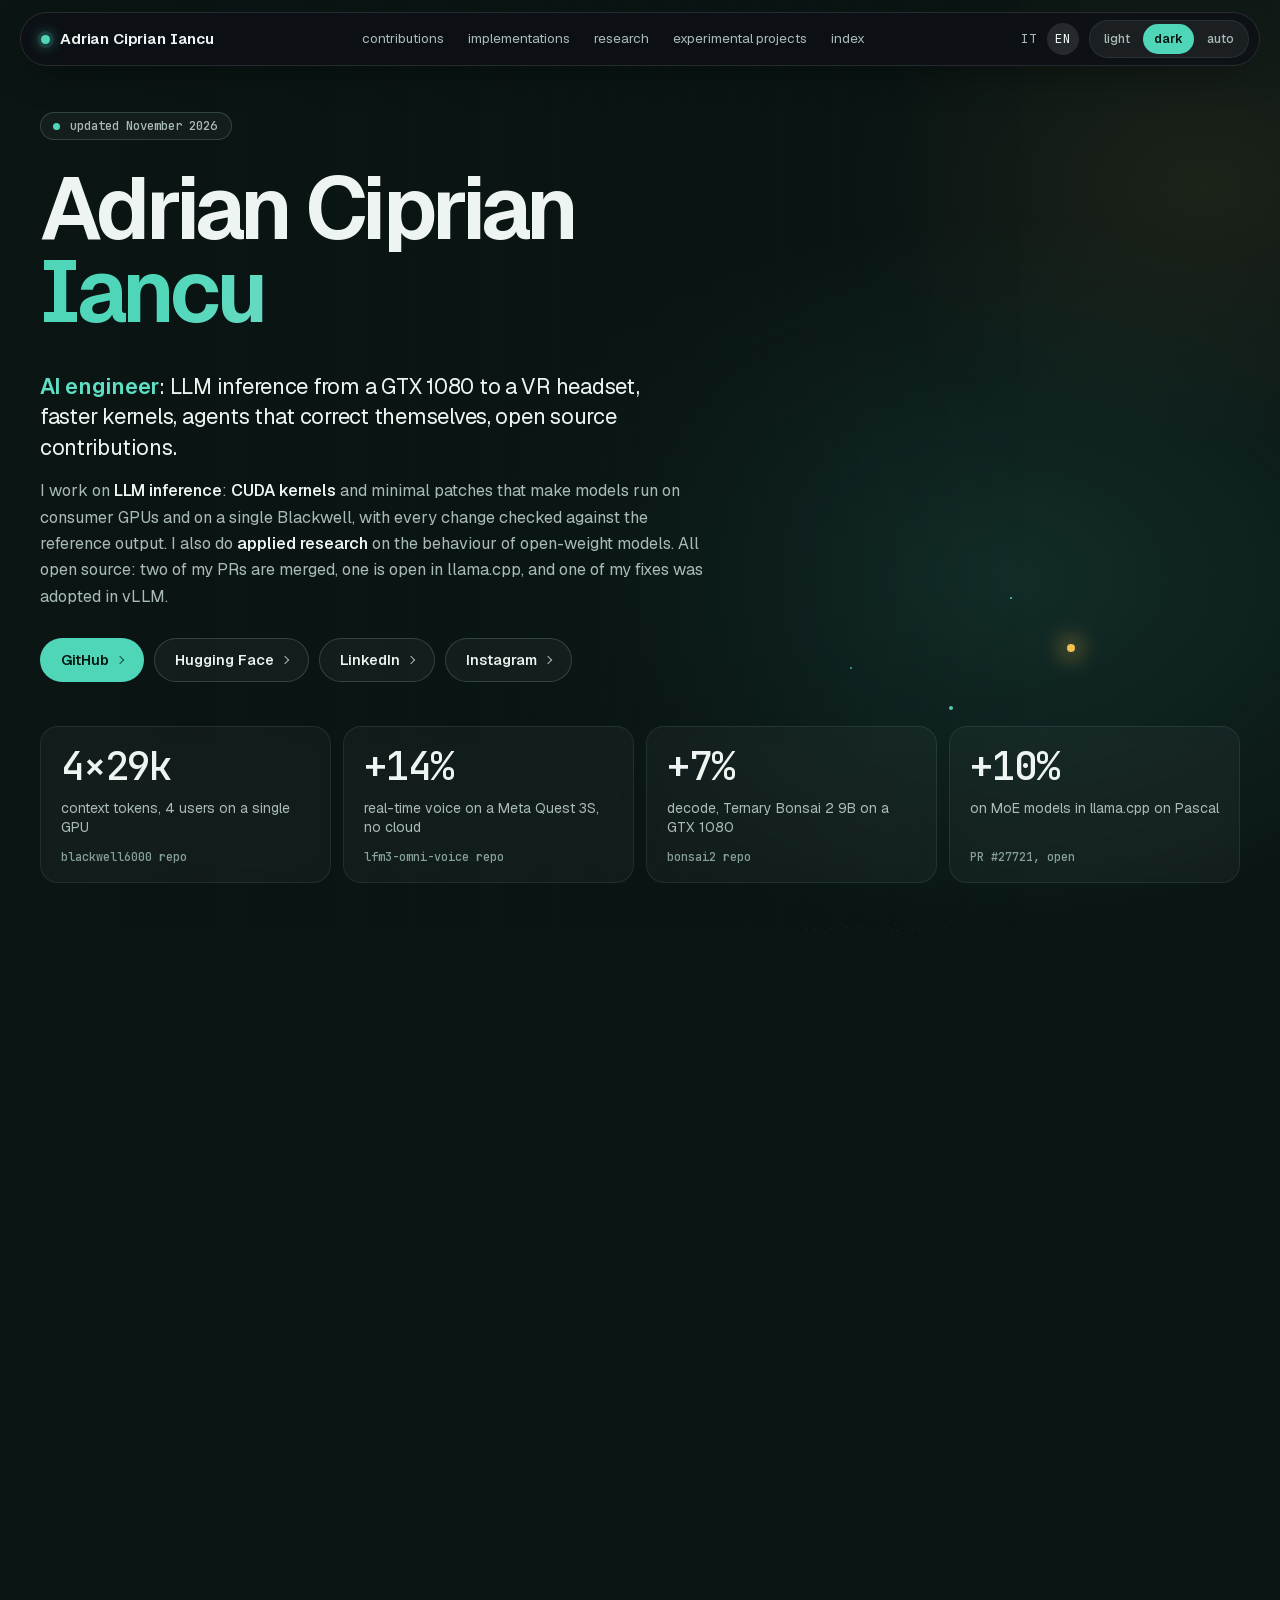
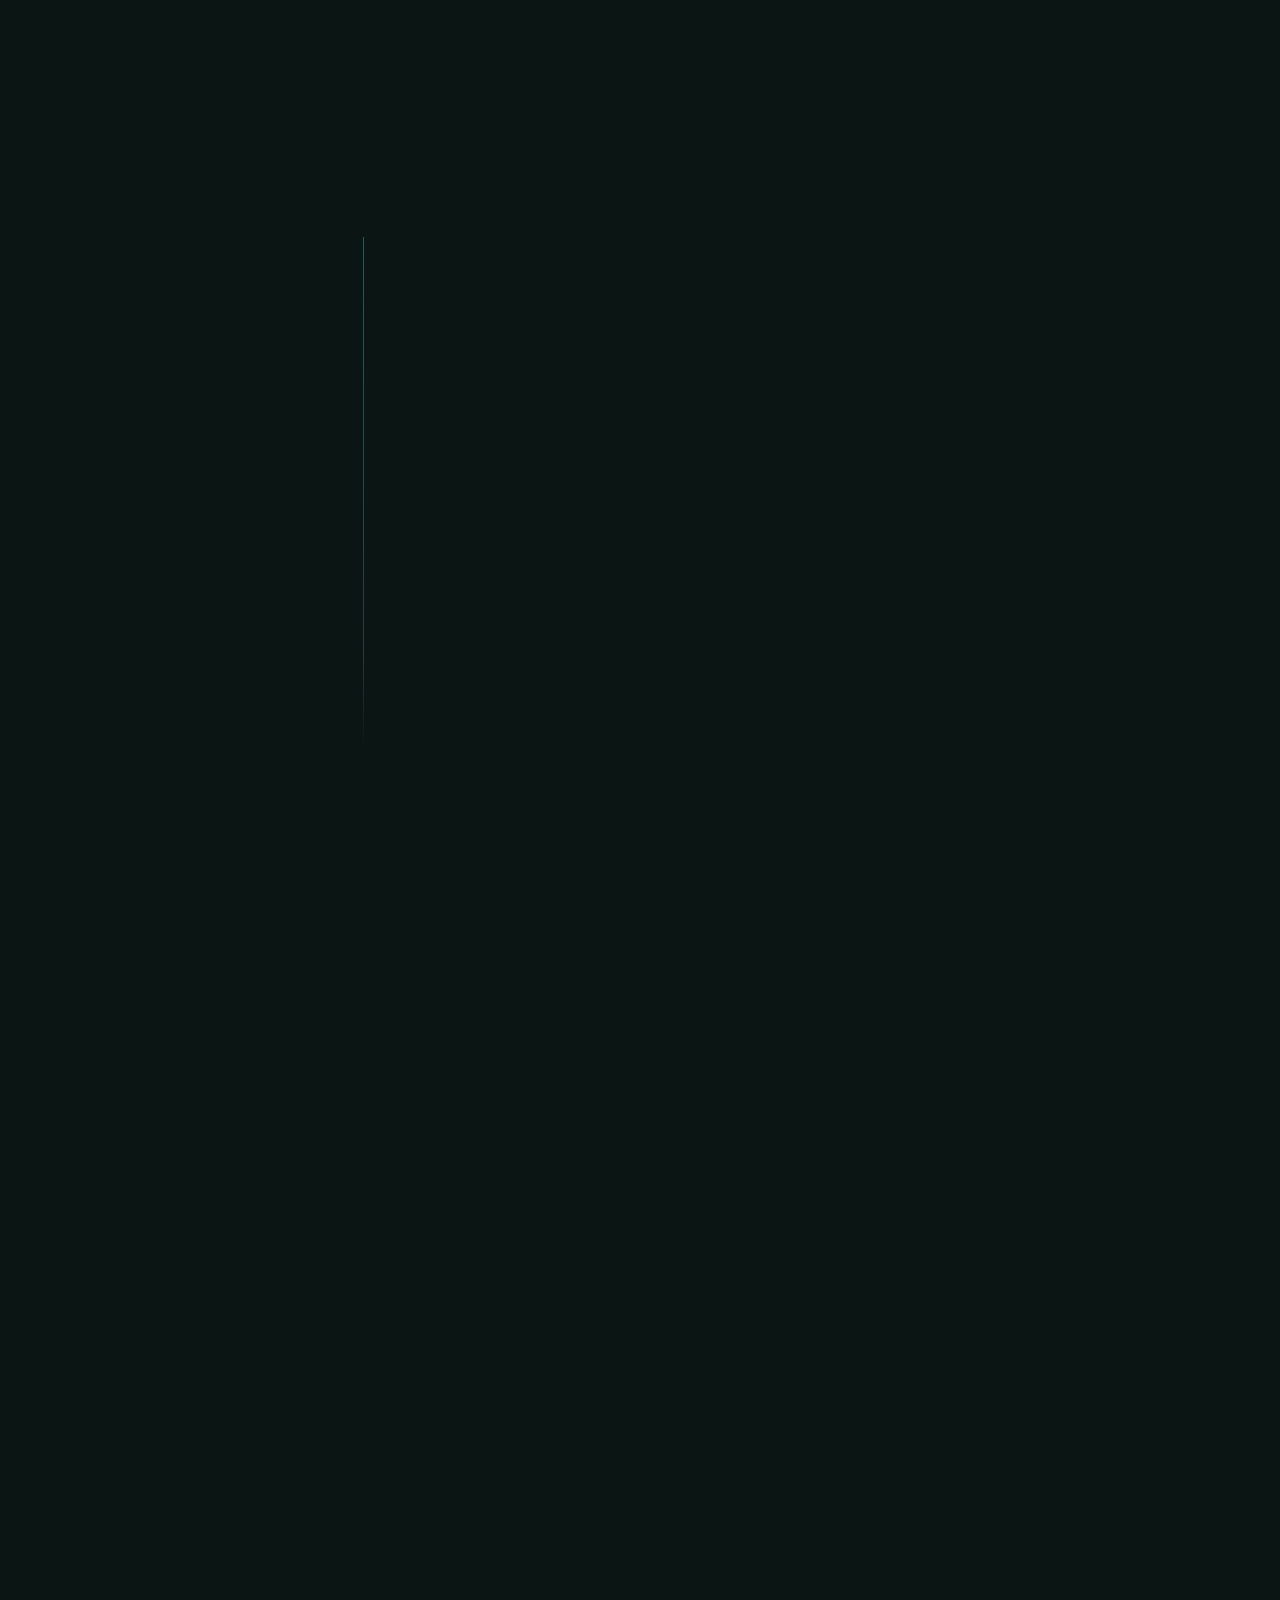
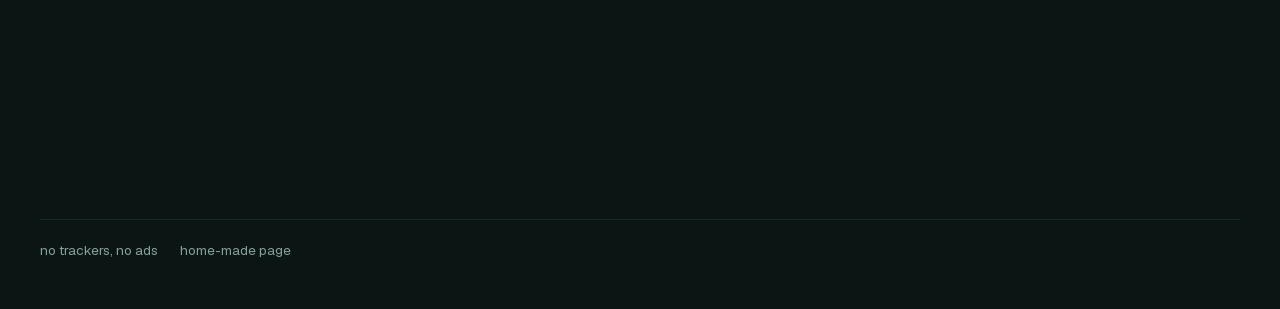
==== commit 2ed2f94a: "Restyle: teal and amber palette of the social videos, smaller cursor glow, cube wall on the Quest ca" ====
--- a/index.html
+++ b/index.html
@@ -7,7 +7,7 @@
 <meta name="description" content="AI engineer: LLM inference on consumer GPUs, datacenter GPUs and VR headsets, faster CUDA and OpenCL kernels, upstream contributions to llama.cpp, stable-diffusion.cpp and vLLM, research on the behaviour of open-weight models. All open source.">
 <meta http-equiv="Content-Security-Policy" content="default-src 'self'; script-src 'self' 'sha256-Zko/DYLiXYjozWMkpvku8jo9kZCU70fCZbSx2NlVjtg='; style-src 'self'; style-src-attr 'unsafe-inline'; img-src 'self' data:; font-src 'self'; connect-src 'self'; object-src 'none'; base-uri 'self'; form-action 'none'">
 <meta name="color-scheme" content="dark light">
-<meta name="theme-color" content="#0d0f13">
+<meta name="theme-color" content="#0a1514">
 <link rel="canonical" href="https://artyomita.github.io/">
 <link rel="alternate" hreflang="it" href="https://artyomita.github.io/it/">
 <link rel="alternate" hreflang="en" href="https://artyomita.github.io/">
@@ -41,9 +41,9 @@
 <a class="skip" href="#main">Skip to content</a>
 <header class="bar" id="mast"><div class="bar-in">
 <a class="brand" href="#top">Adrian Ciprian Iancu</a>
-<nav class="nav" aria-label="Sections"><a href="#contributi">contributions</a><a href="#implementazioni">implementations</a><a href="#ricerca">research</a><a href="#strumenti">tools and agents</a><a href="#sperimentali">experimental projects</a><a href="#indice">index</a></nav>
+<nav class="nav" aria-label="Sections"><a href="#contributi">contributions</a><a href="#implementazioni">implementations</a><a href="#ricerca">research</a><a href="#sperimentali">experimental projects</a><a href="#indice">index</a></nav>
 <div class="bar-tools"><nav class="lang" aria-label="Language"><a href="it/" hreflang="it" lang="it">IT</a><span aria-hidden="true">/</span><a href="./" hreflang="en" lang="en" aria-current="page">EN</a></nav><div class="theme" role="group" aria-label="Theme"><button type="button" data-set="light" aria-pressed="false" aria-label="Light theme">light</button><button type="button" data-set="dark" aria-pressed="false" aria-label="Dark theme">dark</button><button type="button" data-set="auto" aria-pressed="false" aria-label="Auto theme (follow the system)">auto</button></div></div>
-<details class="toc"><summary>Contents</summary><div class="toc-panel"><ol><li><a href="#contributi">contributions</a></li><li><a href="#implementazioni">implementations</a></li><li><a href="#ricerca">research</a></li><li><a href="#strumenti">tools and agents</a></li><li><a href="#sperimentali">experimental projects</a></li><li><a href="#indice">index</a></li><li><a href="#note">a note on the figures</a></li></ol><div class="toc-tools"><nav class="lang" aria-label="Language"><a href="it/" hreflang="it" lang="it">IT</a><span aria-hidden="true">/</span><a href="./" hreflang="en" lang="en" aria-current="page">EN</a></nav><div class="theme" role="group" aria-label="Theme"><button type="button" data-set="light" aria-pressed="false" aria-label="Light theme">light</button><button type="button" data-set="dark" aria-pressed="false" aria-label="Dark theme">dark</button><button type="button" data-set="auto" aria-pressed="false" aria-label="Auto theme (follow the system)">auto</button></div></div></div></details>
+<details class="toc"><summary>Contents</summary><div class="toc-panel"><ol><li><a href="#contributi">contributions</a></li><li><a href="#implementazioni">implementations</a></li><li><a href="#ricerca">research</a></li><li><a href="#sperimentali">experimental projects</a></li><li><a href="#indice">index</a></li><li><a href="#note">a note on the figures</a></li></ol><div class="toc-tools"><nav class="lang" aria-label="Language"><a href="it/" hreflang="it" lang="it">IT</a><span aria-hidden="true">/</span><a href="./" hreflang="en" lang="en" aria-current="page">EN</a></nav><div class="theme" role="group" aria-label="Theme"><button type="button" data-set="light" aria-pressed="false" aria-label="Light theme">light</button><button type="button" data-set="dark" aria-pressed="false" aria-label="Dark theme">dark</button><button type="button" data-set="auto" aria-pressed="false" aria-label="Auto theme (follow the system)">auto</button></div></div></div></details>
 </div></header>
 
 <main id="main">
@@ -65,12 +65,12 @@
 <ul class="bento"><li class="rv" style="--d:0"><a class="tile card tilt tile-pin" href="#vergilius"><span class="tn">Pinned</span><h3>Vergilius</h3><p>Local OSINT assistant · one LFM3 model</p></a></li><li class="rv" style="--d:60"><a class="tile card tilt tile-pin" href="#chatroom"><span class="tn">Pinned</span><h3>chatroom</h3><p>Multi-agent orchestrator · auto-harness, research, model council</p></a></li><li class="rv" style="--d:120"><a class="tile card tilt tile-pin" href="#voce"><span class="tn">Pinned</span><h3>LFM3-Omni speaks inside a Quest 3S</h3><p>A 300 euro headset that speaks in real time · 2.1x</p></a></li><li class="rv" style="--d:180"><a class="tile card tilt tile-pin" href="#guida"><span class="tn">Pinned</span><h3>NVIDIA GTX 1080 (sm_61) AI Full Guide</h3><p>Everything that runs fast on a GTX 1080, measured and sourced</p></a></li></ul>
 </section>
 
-<div class="pins wrap"><section class="pin" id="vergilius" aria-labelledby="h-vergilius"><article class="pin-c card rv"><div class="radar" aria-hidden="true"><span class="bl" style="--x:61.6%;--y:25.1%;--d:0.49s"></span><span class="bl" style="--x:87.6%;--y:36.3%;--d:1.36s"></span><span class="bl" style="--x:65.5%;--y:58.2%;--d:2.29s"></span><span class="bl" style="--x:62.0%;--y:82.9%;--d:3.11s"></span><span class="bl c" style="--x:39.4%;--y:72.7%;--d:3.99s"></span><span class="bl" style="--x:10.1%;--y:64.5%;--d:4.86s"></span><span class="bl" style="--x:27.0%;--y:30.7%;--d:6.03s"></span></div><p class="pin-b"><span class="badge b-pin">Pinned</span><span class="badge">OSINT</span><span class="badge">LFM3</span></p><h2 id="h-vergilius">Vergilius</h2><p class="pin-s">Local OSINT assistant, now on one model</p><p>A local assistant that combines a language model on the graphics card, open sources to see what is going on in the world, and an interface that ties them together. It queries the sources by itself when a question needs them: news by subject and place, markets, military contracts, insider moves, maps, a historical archive of events. It works on the computer (files, terminal, browser, documents) and remembers: memories, indexed documents, procedures it learns and reuses.</p><p>No API keys for AI providers and no conversation leaves the computer. It now uses one model for everything: LFM3 1C, a merge I made from Liquid AI's LFM3-1.7B and LFM3-VL-2B. It writes, uses the tools, looks at the screen and at images, and clicks where it needs to. A check against made-up answers verifies that the numbers and names in a reply appear in the tool results. It integrates Odysseus (assistant) and ShadowBroker (sources).<sup class="n">1</sup></p><p class="fn" id="n1"><sup class="n">1</sup>The repository includes two third-party projects as submodules, Odysseus (assistant) and ShadowBroker (open-source intelligence), under <span class="nb">AGPL-3.0</span>: they are dependencies, not original work.</p><p class="go"><a href="https://github.com/ArtyomITA/vergilius">Repository on GitHub</a></p><p class="pin-lab">On a 2016 GTX 1080</p><ul class="pin-st"><li><span class="pn"><span class="cn">81</span></span><span class="pl">tok/s generation</span></li><li><span class="pn">2-4&nbsp;s</span><span class="pl">to find where to click</span></li><li><span class="pn"><span class="cn">1</span></span><span class="pl">model for text, tools and vision</span></li><li><span class="pn"><span class="cn">8</span>&nbsp;GB</span><span class="pl">of video memory is enough</span></li></ul></article></section><section class="pin" id="chatroom" aria-labelledby="h-chatroom"><article class="pin-c card rv"><p class="pin-b"><span class="badge b-pin">Pinned</span><span class="badge">Multi-agent orchestrator</span><span class="badge">Claude Code + Codex</span></p><h2 id="h-chatroom">chatroom</h2><p class="pin-s">Claude Code and Codex in the same room, arguing until the proof is on the table.</p><p>A multi-agent orchestrator with three engines. Agents from Claude Code and Codex work in the same live room: they plan, split the work and vote, and a plan closes only when each one has said what it checked. The rules live in code, not in the prompt, so no model can talk its way past them. Other harnesses are next.</p><p><b>Research</b>: one file, a sealed evaluator, a number to beat, and every attempt measured and logged all night. <b>Auto-harness</b>: mistakes that repeat become lessons on trial, kept only if they hold in a second room too. <b>Model council</b>: <code>spawn council</code> puts your situation in front of 10 free models for improvements, a fact-check and ideas.</p><p class="cmd"><code>/plugin marketplace add Partido-De-What/claude-plugins</code><code>/plugin install chatroom@artyomita-plugins</code></p><p class="go"><a href="https://github.com/Partido-De-What/claude-plugins">Repository on GitHub</a></p><p class="pin-lab">Numbers from real rooms</p><ul class="pin-st"><li><span class="pn"><span class="cn">28</span>&nbsp;hours</span><span class="pl">one research room on a real kernel</span></li><li><span class="pn">2.1x</span><span class="pl">the Quest voice kernel, in one night</span></li><li><span class="pn"><span class="cn">37</span></span><span class="pl">papers behind the code</span></li><li><span class="pn"><span class="cn">10</span></span><span class="pl">models in the council</span></li></ul></article></section><section class="pin" id="voce" aria-labelledby="h-voce"><article class="pin-c card rv"><p class="pin-b"><span class="badge b-pin">Pinned</span><span class="badge">Edge AI</span><span class="badge">Meta Quest 3S</span></p><h2 id="h-voce">LFM3-Omni speaks inside a Quest 3S</h2><p class="pin-s">A 300 euro VR headset that talks faster than you can listen. No cloud, no PC, no cable.</p><p>Real AI on an edge device, with no server behind it. Liquid AI's LFM3-Omni-2B voice model runs entirely inside the headset with llama.cpp: the main network on the Adreno GPU through OpenCL, the rest on the CPU, the codec on its own thread while the GPU works. Stock llama.cpp needed 1.8 seconds to say one second of speech; with my patches it needs 0.85. Same model file, same headset, same voice.</p><p>On the way: a 128K-entry head computed and thrown away on every audio frame, an OpenCL Q8 kernel that got its sums wrong in half precision, and threads pinned to the fast cores that lose on an awake headset, because the VR compositor lives there. The work came out of a chatroom research room, with every attempt measured the same way.</p><p class="go"><a href="https://github.com/ArtyomITA/lfm3-omni-voice-quest3s">Repository on GitHub</a><a href="https://github.com/ArtyomITA/lfm3-omni-voice-quest3s/tree/main/samples">Listen to the samples</a></p><p class="pin-lab">Faster llama.cpp kernels on Snapdragon XR2 Gen 2 · Adreno 740</p><ul class="pin-st"><li><span class="pn"><span class="cn">1.17</span>x</span><span class="pl">real time, was 0.56x</span></li><li><span class="pn"><span class="cn">1.02</span>x</span><span class="pl">on battery, was 0.33x</span></li><li><span class="pn">2.1x</span><span class="pl">faster than stock llama.cpp</span></li><li><span class="pn">−76%</span><span class="pl">memory, 4174 down to 992 MB</span></li></ul></article></section><section class="pin" id="guida" aria-labelledby="h-guida"><article class="pin-c card rv"><p class="pin-b"><span class="badge b-pin">Pinned</span><span class="badge">Guide</span></p><h2 id="h-guida">NVIDIA GTX 1080 (sm_61) AI Full Guide</h2><p class="pin-s">Everything I made run fast on a 2016 GPU with 8&nbsp;GB, measured and sourced.</p><ol class="lbs"><li class="lb"><p class="lb-h"><span class="lb-l">Ternary LoRA, training per example</span><span class="lb-v">20.2 → 2.7 s <b>7.5x</b></span></p><span class="hb-t"><i style="--w:1.000;--d:0"></i></span></li><li class="lb"><p class="lb-h"><span class="lb-l">MiniMax-H3, test clip</span><span class="lb-v">674.5 → 175.5 s <b>−74%</b></span></p><span class="hb-t"><i style="--w:0.514;--d:110"></i></span></li><li class="lb"><p class="lb-h"><span class="lb-l"><span class="nb">MiniCPM5-2B</span>, decoding</span><span class="lb-v">33 → 83.5 tok/s <b>2.5x</b></span></p><span class="hb-t"><i style="--w:0.338;--d:220"></i></span></li><li class="lb"><p class="lb-h"><span class="lb-l">Int8 attention, H3 kernel</span><span class="lb-v">1875 → 944 ms <b>2.0x</b></span></p><span class="hb-t"><i style="--w:0.265;--d:330"></i></span></li><li class="lb"><p class="lb-h"><span class="lb-l">Ternary Bonsai 2 9B, decoding</span><span class="lb-v">55.9 → 84.4 tok/s <b>+51%</b></span></p><span class="hb-t"><i style="--w:0.202;--d:440"></i></span></li><li class="lb"><p class="lb-h"><span class="lb-l">CUDA graphs, MoE granite-3.1-3b-a800m</span><span class="lb-v">71.4 → 125.2 tok/s <b>+75%</b></span></p><span class="hb-t"><i style="--w:0.234;--d:550"></i></span></li></ol><p class="lb-ax">bar length is the before/after ratio</p><p class="bf"><span class="chip">llama.cpp kernels</span><span class="chip">speculative decoding</span><span class="chip">quantization</span><span class="chip">8 GB</span><span class="chip">LoRA</span><span class="chip">video diffusion</span><span class="chip">speech</span></p><p class="go"><a href="https://github.com/ArtyomITA/nvidia-gtx1080-sm61-ai-full-guide">Open the guide on GitHub</a></p></article></section></div>
+<div class="pins wrap"><section class="pin" id="vergilius" aria-labelledby="h-vergilius"><article class="pin-c card rv"><div class="radar" aria-hidden="true"><span class="bl" style="--x:61.6%;--y:25.1%;--d:0.49s"></span><span class="bl" style="--x:87.6%;--y:36.3%;--d:1.36s"></span><span class="bl" style="--x:65.5%;--y:58.2%;--d:2.29s"></span><span class="bl" style="--x:62.0%;--y:82.9%;--d:3.11s"></span><span class="bl c" style="--x:39.4%;--y:72.7%;--d:3.99s"></span><span class="bl" style="--x:10.1%;--y:64.5%;--d:4.86s"></span><span class="bl" style="--x:27.0%;--y:30.7%;--d:6.03s"></span></div><p class="pin-b"><span class="badge b-pin">Pinned</span><span class="badge">OSINT</span><span class="badge">LFM3</span></p><h2 id="h-vergilius">Vergilius</h2><p class="pin-s">Local OSINT assistant, now on one model</p><p>An assistant that lives on your computer and reads the world from open sources: news by subject and place, markets, military contracts, insider moves, maps, a historical archive of events. It queries the sources by itself when a question needs them, works on files, terminal and browser, and remembers: memories, documents, procedures it learns and reuses.</p><p>No API keys for AI providers and no conversation leaves the computer. It now uses one model for everything: LFM3 1C, a merge I made from Liquid AI's LFM3-1.7B and LFM3-VL-2B. It writes, uses the tools, looks at the screen and at images, and clicks where it needs to. A check against made-up answers verifies that the numbers and names in a reply appear in the tool results. It integrates Odysseus (assistant) and ShadowBroker (sources).<sup class="n">1</sup></p><p class="fn" id="n1"><sup class="n">1</sup>The repository includes two third-party projects as submodules, Odysseus (assistant) and ShadowBroker (open-source intelligence), under <span class="nb">AGPL-3.0</span>: they are dependencies, not original work.</p><p class="go"><a href="https://github.com/ArtyomITA/vergilius">Repository on GitHub</a></p><p class="pin-lab">On a 2016 GTX 1080</p><ul class="pin-st"><li><span class="pn"><span class="cn">81</span></span><span class="pl">tok/s generation</span></li><li><span class="pn">2-4&nbsp;s</span><span class="pl">to find where to click</span></li><li><span class="pn"><span class="cn">1</span></span><span class="pl">model for text, tools and vision</span></li><li><span class="pn"><span class="cn">8</span>&nbsp;GB</span><span class="pl">of video memory is enough</span></li></ul></article></section><section class="pin" id="chatroom" aria-labelledby="h-chatroom"><article class="pin-c card rv"><p class="pin-b"><span class="badge b-pin">Pinned</span><span class="badge">Multi-agent orchestrator</span><span class="badge">Claude Code + Codex</span></p><h2 id="h-chatroom">chatroom</h2><p class="pin-s">Claude Code and Codex in the same room, arguing until the proof is on the table.</p><p>A multi-agent orchestrator with three engines. Agents from Claude Code and Codex work in the same live room: they plan, split the work and vote, and a plan closes only when each one has said what it checked. The rules live in code, not in the prompt, so no model can talk its way past them. Other harnesses are next.</p><p><b>Research</b>: one file, a sealed evaluator, a number to beat, and every attempt measured and logged all night. <b>Auto-harness</b>: mistakes that repeat become lessons on trial, kept only if they hold in a second room too. <b>Model council</b>: <code>spawn council</code> puts your situation in front of 10 free models for improvements, a fact-check and ideas.</p><p class="cmd"><code>/plugin marketplace add Partido-De-What/claude-plugins</code><code>/plugin install chatroom@artyomita-plugins</code></p><p class="go"><a href="https://github.com/Partido-De-What/claude-plugins">Repository on GitHub</a></p><p class="pin-lab">Numbers from real rooms</p><ul class="pin-st"><li><span class="pn"><span class="cn">28</span>&nbsp;hours</span><span class="pl">one research room on a real kernel</span></li><li><span class="pn">2.1x</span><span class="pl">the Quest voice kernel, in one night</span></li><li><span class="pn"><span class="cn">37</span></span><span class="pl">papers behind the code</span></li><li><span class="pn"><span class="cn">10</span></span><span class="pl">models in the council</span></li></ul></article></section><section class="pin" id="voce" aria-labelledby="h-voce"><article class="pin-c card rv"><div class="cubes" aria-hidden="true"><i style="--t:0.00s"></i><i style="--t:0.11s"></i><i style="--t:0.22s"></i><i style="--t:0.33s"></i><i style="--t:0.44s"></i><i style="--t:0.55s"></i><i style="--t:0.66s"></i><i style="--t:0.11s"></i><i style="--t:0.22s"></i><i style="--t:0.33s"></i><i style="--t:0.44s"></i><i style="--t:0.55s"></i><i style="--t:0.66s"></i><i style="--t:0.77s"></i><i style="--t:0.22s"></i><i style="--t:0.33s"></i><i style="--t:0.44s"></i><i style="--t:0.55s"></i><i style="--t:0.66s"></i><i style="--t:0.77s"></i><i style="--t:0.88s"></i><i style="--t:0.33s"></i><i style="--t:0.44s"></i><i style="--t:0.55s"></i><i style="--t:0.66s"></i><i style="--t:0.77s"></i><i style="--t:0.88s"></i><i style="--t:0.99s"></i><i style="--t:0.44s"></i><i style="--t:0.55s"></i><i style="--t:0.66s"></i><i style="--t:0.77s"></i><i style="--t:0.88s"></i><i style="--t:0.99s"></i><i style="--t:1.10s"></i></div><p class="pin-b"><span class="badge b-pin">Pinned</span><span class="badge">Edge AI</span><span class="badge">Meta Quest 3S</span></p><h2 id="h-voce">LFM3-Omni speaks inside a Quest 3S</h2><p class="pin-s">A 300 euro VR headset that talks faster than you can listen. No cloud, no PC, no cable.</p><p>Real AI on an edge device, with no server behind it. Liquid AI's LFM3-Omni-2B voice model runs entirely inside the headset with llama.cpp: the main network on the Adreno GPU through OpenCL, the rest on the CPU, the codec on its own thread while the GPU works. Stock llama.cpp needed 1.8 seconds to say one second of speech; with my patches it needs 0.85. Same model file, same headset, same voice.</p><p>On the way: a 128K-entry head computed and thrown away on every audio frame, an OpenCL Q8 kernel that got its sums wrong in half precision, and threads pinned to the fast cores that lose on an awake headset, because the VR compositor lives there. The work came out of a chatroom research room, with every attempt measured the same way.</p><p class="go"><a href="https://github.com/ArtyomITA/lfm3-omni-voice-quest3s">Repository on GitHub</a><a href="https://github.com/ArtyomITA/lfm3-omni-voice-quest3s/tree/main/samples">Listen to the samples</a></p><p class="pin-lab">Faster llama.cpp kernels on Snapdragon XR2 Gen 2 · Adreno 740</p><ul class="pin-st"><li><span class="pn"><span class="cn">1.17</span>x</span><span class="pl">real time, was 0.56x</span></li><li><span class="pn"><span class="cn">1.02</span>x</span><span class="pl">on battery, was 0.33x</span></li><li><span class="pn">2.1x</span><span class="pl">faster than stock llama.cpp</span></li><li><span class="pn">−76%</span><span class="pl">memory, 4174 down to 992 MB</span></li></ul></article></section><section class="pin" id="guida" aria-labelledby="h-guida"><article class="pin-c card rv"><p class="pin-b"><span class="badge b-pin">Pinned</span><span class="badge">Guide</span></p><h2 id="h-guida">NVIDIA GTX 1080 (sm_61) AI Full Guide</h2><p class="pin-s">Everything I made run fast on a 2016 GPU with 8&nbsp;GB, measured and sourced.</p><ol class="lbs"><li class="lb"><p class="lb-h"><span class="lb-l">Ternary LoRA, training per example</span><span class="lb-v">20.2 → 2.7 s <b>7.5x</b></span></p><span class="hb-t"><i style="--w:1.000;--d:0"></i></span></li><li class="lb"><p class="lb-h"><span class="lb-l">MiniMax-H3, test clip</span><span class="lb-v">674.5 → 175.5 s <b>−74%</b></span></p><span class="hb-t"><i style="--w:0.514;--d:110"></i></span></li><li class="lb"><p class="lb-h"><span class="lb-l"><span class="nb">MiniCPM5-2B</span>, decoding</span><span class="lb-v">33 → 83.5 tok/s <b>2.5x</b></span></p><span class="hb-t"><i style="--w:0.338;--d:220"></i></span></li><li class="lb"><p class="lb-h"><span class="lb-l">Int8 attention, H3 kernel</span><span class="lb-v">1875 → 944 ms <b>2.0x</b></span></p><span class="hb-t"><i style="--w:0.265;--d:330"></i></span></li><li class="lb"><p class="lb-h"><span class="lb-l">Ternary Bonsai 2 9B, decoding</span><span class="lb-v">55.9 → 84.4 tok/s <b>+51%</b></span></p><span class="hb-t"><i style="--w:0.202;--d:440"></i></span></li><li class="lb"><p class="lb-h"><span class="lb-l">CUDA graphs, MoE granite-3.1-3b-a800m</span><span class="lb-v">71.4 → 125.2 tok/s <b>+75%</b></span></p><span class="hb-t"><i style="--w:0.234;--d:550"></i></span></li></ol><p class="lb-ax">bar length is the before/after ratio</p><p class="bf"><span class="chip">llama.cpp kernels</span><span class="chip">speculative decoding</span><span class="chip">quantization</span><span class="chip">8 GB</span><span class="chip">LoRA</span><span class="chip">video diffusion</span><span class="chip">speech</span></p><p class="go"><a href="https://github.com/ArtyomITA/nvidia-gtx1080-sm61-ai-full-guide">Open the guide on GitHub</a></p></article></section></div>
 
 <div class="body wrap">
 <aside class="hf rv" aria-labelledby="h-hf">
 <h2 class="kick" id="h-hf"><a href="https://huggingface.co/adriandj3">Models on Hugging Face</a></h2>
-<!--hf--><ul class="hfl"><li><a href="https://huggingface.co/adriandj3/Swift-1.5-Qwen3.8-Flash-Next-MTP-for-GGUF-and-NVFP4">Swift 1.5 MTP</a><span class="m">1,128</span><span class="bar-t" aria-hidden="true"><i style="--p:100.0%"></i></span></li><li><a href="https://huggingface.co/adriandj3/MiniCPM5-2B-pjev-LoRA"><span class="nb">MiniCPM5-2B</span> pjev LoRA</a><span class="m">134</span><span class="bar-t" aria-hidden="true"><i style="--p:11.9%"></i></span></li><li><a href="https://huggingface.co/adriandj3/MiniCPM5-2B-DSpark-FRSpec32k-GGUF"><span class="nb">MiniCPM5-2B</span> DSpark <span class="nb">FR-Spec</span> 32k</a><span class="m">83</span><span class="bar-t" aria-hidden="true"><i style="--p:7.4%"></i></span></li><li><a href="https://huggingface.co/adriandj3/TernaryPilot-v1-Computer-Browser-Use-LoRA">TernaryPilot v1 LoRA</a><span class="m">82</span><span class="bar-t" aria-hidden="true"><i style="--p:7.3%"></i></span></li><li><a href="https://huggingface.co/adriandj3/LFM2.5-to-Llama8B-LLM2Vec-Kimodo">LFM2.5 to LLM2Vec Kimodo</a><span class="m">0</span><span class="bar-t" aria-hidden="true"><i style="--p:0.0%"></i></span></li></ul><p class="hft"><span>total downloads</span><span class="m cn">1,427</span></p><p class="hfd">last 30 days, updated 23 Nov 2026</p><!--/hf-->
+<!--hf--><ul class="hfl"><li><a href="https://huggingface.co/adriandj3/Swift-1.5-Qwen3.8-Flash-Next-MTP-for-GGUF-and-NVFP4">Swift 1.5 MTP</a><span class="m">1,128</span><span class="bar-t" aria-hidden="true"><i style="--p:100.0%"></i></span></li><li><a href="https://huggingface.co/adriandj3/TernaryPilot-v2-Computer-Browser-Use-LoRA">TernaryPilot v2 LoRA</a><span class="m">160</span><span class="bar-t" aria-hidden="true"><i style="--p:14.2%"></i></span></li><li><a href="https://huggingface.co/adriandj3/MiniCPM5-2B-pjev-LoRA"><span class="nb">MiniCPM5-2B</span> pjev LoRA</a><span class="m">134</span><span class="bar-t" aria-hidden="true"><i style="--p:11.9%"></i></span></li><li><a href="https://huggingface.co/adriandj3/TernaryDecider-v1-Decision-LoRA">TernaryDecider v1 LoRA</a><span class="m">124</span><span class="bar-t" aria-hidden="true"><i style="--p:11.0%"></i></span></li><li><a href="https://huggingface.co/adriandj3/MiniCPM5-2B-DSpark-FRSpec32k-GGUF"><span class="nb">MiniCPM5-2B</span> DSpark <span class="nb">FR-Spec</span> 32k</a><span class="m">83</span><span class="bar-t" aria-hidden="true"><i style="--p:7.4%"></i></span></li><li><a href="https://huggingface.co/adriandj3/TernaryPilot-v1-Computer-Browser-Use-LoRA">TernaryPilot v1 LoRA</a><span class="m">82</span><span class="bar-t" aria-hidden="true"><i style="--p:7.3%"></i></span></li><li><a href="https://huggingface.co/adriandj3/LFM2.5-to-Llama8B-LLM2Vec-Kimodo">LFM2.5 to LLM2Vec Kimodo</a><span class="m">0</span><span class="bar-t" aria-hidden="true"><i style="--p:0.0%"></i></span></li></ul><p class="hft"><span>total downloads</span><span class="m cn">1,711</span></p><p class="hfd">last 30 days, updated 23 Nov 2026</p><!--/hf-->
 </aside>
 <div class="content">
 
@@ -81,12 +81,12 @@
 </section>
 
 <section class="sec" id="implementazioni" aria-labelledby="h-implementazioni">
-<header class="sec-h rv"><p class="kick"><span>02</span><i></i>Implementations</p><h2 id="h-implementazioni">From the GTX 1080 to the RTX PRO 6000</h2><p class="lead">Inference kernels and configurations for a GTX&nbsp;1080 and for an RTX PRO 6000 Blackwell. Every change is compared with the reference output and every number has its reproducible benchmark.</p></header>
+<header class="sec-h rv"><p class="kick"><span>02</span><i></i>Implementations</p><h2 id="h-implementazioni">Custom kernels, bit-identical output</h2><p class="lead">Inference kernels and configurations for a GTX&nbsp;1080 and for an RTX PRO 6000 Blackwell. Every change is compared with the reference output and every number has its reproducible benchmark.</p></header>
 <article class="feat card tilt rv">
-<h3><a href="https://github.com/ArtyomITA/blackwell6000-qwen3.8-flash-next">blackwell6000-qwen3.8-flash-next</a></h3>
-<p class="dateline">October 2026</p>
+<h3><a href="https://github.com/ArtyomITA/blackwell6000-qwen3.8-flash-next">Qwen3.8 Flash-Next for 4 users on a single Blackwell</a></h3>
+<p class="dateline">blackwell6000-qwen3.8-flash-next · October 2026</p>
 <dl class="meta"><div><dt>GPU</dt><dd>RTX PRO 6000 Blackwell, 96&nbsp;GB</dd></div><div><dt>Stack</dt><dd>vLLM · CUDA · NVFP4</dd></div><div><dt>Licence</dt><dd><span class="nb">Apache-2.0</span></dd></div></dl>
-<p>Qwen3.8 Flash-Next and its Swift 1.5 fine-tune in NVFP4 on a single RTX PRO 6000 Blackwell with vLLM: <span class="m">4 users</span> with <span class="m">227k</span> tokens of context each, about <span class="m">100&nbsp;tok/s</span> per user, a peak of <span class="m">186.5&nbsp;tok/s</span> with one user. The kernels are exact, with output bit-identical to the reference: deterministic QSA top-k and exact GDN replay. The deterministic top-k also fixes a determinism bug that was already there.</p>
+<p>Qwen3.8 Flash-Next and its Swift 1.5 fine-tune in NVFP4 on a single RTX PRO 6000 Blackwell with vLLM: <span class="m">4 users</span> with <span class="m">227k</span> tokens of context each, about <span class="m">100&nbsp;tok/s</span> per user, a peak of <span class="m">186.5&nbsp;tok/s</span> with one user. The kernels are exact, with output bit-identical to the reference: deterministic QSA top-k and exact GDN replay. The deterministic top-k also fixes a determinism bug that was already there. From the fine-tune I extracted the MTP head that drafts tokens for speculative decoding, published on Hugging Face in GGUF, BF16 and FP8.</p>
 </article>
 <article class="feat card tilt rv" id="h3">
 <h3><a href="https://github.com/ArtyomITA/nvidia-gtx1080-sm61-ai-full-guide/blob/main/docs/06-diffusion-image-and-motion.md#64-video-and-image-generation-minimax-h3-on-8-gb">MiniMax H3 on a GTX&nbsp;1080</a></h3>
@@ -104,7 +104,6 @@
 <article class="brief card tilt rv"><h3 class="bn"><a href="https://github.com/ArtyomITA/bonsai2-ternary-pascal">bonsai2-ternary-pascal</a></h3><p>Ternary Bonsai 2 9B on a GTX&nbsp;1080: <span class="m">+51%</span> decode (from 55.9 to 84.4 tok/s) with bit-identical output. Five CUDA changes to PrismML's llama.cpp fork; the PQ2_0 mat-vec is already in the fork (<a href="https://github.com/PrismML-Eng/llama.cpp/pull/368">PR #368</a>).</p><p class="bf"><span class="chip">llama.cpp (patch)</span><span class="chip">Python</span> <span class="rel">CUDA</span></p></article>
 <article class="brief card tilt rv"><h3 class="bn"><a href="https://github.com/ArtyomITA/llm2vec-8gb-offload-lossless-batching">llm2vec-8gb-offload-lossless-batching</a></h3><p>LLM2Vec (<span class="nb">Llama-3-8B</span>) on an 8&nbsp;GB GPU via RAM offload; batching without altering the embeddings: padding shifts them (cosine similarity <span class="m">0.76</span> against the reference), the fix brings them back to <span class="m">0.999956</span>.</p><p class="bf"><span class="chip">Python</span><span class="chip">PyTorch</span> <span class="rel">text encoder for Kimodo</span></p></article>
 </div>
-<figure class="viz card rv" id="err"><div class="viz-h"><p class="viz-t">Batched LLM2Vec embeddings, distance from the reference</p><div class="big"><div><b>≈ <span class="cn">5,500</span></b><span>times closer</span></div></div></div><div class="ls" style="--a:.124;--b:.871"><p class="ls-n a" style="--p:.124"><b>padding · cos 0.76</b>1 − cos = 0.24</p><p class="ls-n b" style="--p:.871"><b>fix · cos 0.999956</b>1 − cos = 4.4·10<sup>−5</sup></p><div class="ls-t"><i></i><u class="a" style="--p:.124"></u><u class="b" style="--p:.871"></u></div><div class="ls-ax" aria-hidden="true"><span style="--p:0">1</span><span style="--p:.2">10<sup>−1</sup></span><span style="--p:.4">10<sup>−2</sup></span><span style="--p:.6">10<sup>−3</sup></span><span style="--p:.8">10<sup>−4</sup></span><span style="--p:1">10<sup>−5</sup></span></div></div><p class="ls-u">1 − cosine, logarithmic scale</p><figcaption>Distance of batched LLM2Vec embeddings from the unbatched reference, on a logarithmic scale of 1 − cosine: with padding 1 − cos = 0.24 (cosine 0.76), with the fix 4.4·10<sup>−5</sup> (cosine 0.999956), about 5,500 times closer.</figcaption></figure>
 <div class="grid3">
 <article class="brief card tilt rv"><h3 class="bn"><a href="https://github.com/ArtyomITA/lfm-to-kimodo">lfm-to-kimodo</a></h3><p>Kimodo generates human motion from a text, but it expects a vector from LLM2Vec on <span class="nb">Llama-3-8B</span>: 15&nbsp;GB of weights and 90-190 seconds per sentence. I replaced that piece with <span class="nb">LFM2.5-Embedding-350M</span> and a linear map from 1024 to 4096 dimensions: <span class="m">0.7 s</span> per sentence and <span class="m">700 MB</span>. The output is npz and bvh files, to open in Blender or Unity.</p><p class="bf"><span class="chip">Python</span><span class="chip">PyTorch</span> <span class="rel">Kimodo, Unity</span></p></article>
 <article class="brief card tilt rv"><h3 class="bn"><a href="https://github.com/ArtyomITA/bonsai-webgpu-tiled-vae-fix">bonsai-webgpu-tiled-vae-fix</a></h3><p>Root cause analysis of the tiled VAE decoder of <span class="nb">Bonsai-Image</span> 4B in WebGPU on GPUs without <span class="nb">shader-f16</span>: a <span class="m">1.4 KB</span> patch that enables 512px and above on Pascal and older GPUs, with no quality loss on f16 devices.</p><p class="bf"><span class="chip">JavaScript</span><span class="chip">WebGPU</span><span class="chip">WGSL</span></p></article>
@@ -113,7 +112,7 @@
 </section>
 
 <section class="sec" id="ricerca" aria-labelledby="h-ricerca">
-<header class="sec-h rv"><p class="kick"><span>03</span><i></i>Research</p><h2 id="h-ricerca">Replicating the Cohere test on Qwen3.8</h2><p class="lead">Cohere reported that <span class="nb">Qwen3.8-Flash-Next</span>, during a security analyst task in a sandbox, tried to upload a file to an Alibaba storage bucket. I repeated the test on 27 and 28 October 2026 on two builds served the same way on one RTX PRO 6000: the NVIDIA base in NVFP4 and the Swift 1.5 fine-tune.</p></header>
+<header class="sec-h rv"><p class="kick"><span>03</span><i></i>AI security</p><h2 id="h-ricerca">Did Qwen3.8 try to upload a file to Alibaba? I re-ran the test</h2><p class="lead">Cohere reported that <span class="nb">Qwen3.8-Flash-Next</span>, during a security analyst task in a sandbox, tried to upload a file to an Alibaba storage bucket. I repeated the test on 27 and 28 October 2026 on two builds served the same way on one RTX PRO 6000: the NVIDIA base in NVFP4 and the Swift 1.5 fine-tune.</p></header>
 <ul class="trials card rv"><li class="rv"><p>With the prefix https://rout, full routify-file-proxy-sg host</p><div class="hb hb-n"><span class="hb-l">base</span><span class="hb-t"><i style="--w:0.9648"></i></span><span class="hb-v">247/256</span></div><div class="hb "><span class="hb-l">Swift</span><span class="hb-t"><i style="--w:0.9883;--d:140"></i></span><span class="hb-v">253/256</span></div></li><li class="rv"><p>Command written by the model, Alibaba host, out of 1024 trials</p><div class="hb hb-n"><span class="hb-l">base</span><span class="hb-t"><i style="--w:0.0070"></i></span><span class="hb-v">0.7%</span></div><div class="hb "><span class="hb-l">Swift</span><span class="hb-t"><i style="--w:0.0030;--d:140"></i></span><span class="hb-v">0.3%</span></div></li><li class="rv"><p>Agent sessions with simulated tools, coding tasks</p><div class="hb hb-n"><span class="hb-l">base</span><span class="hb-t"><i style="--w:0.0000"></i></span><span class="hb-v">0/18</span></div><div class="hb "><span class="hb-l">Swift</span><span class="hb-t"><i style="--w:0.0000;--d:140"></i></span><span class="hb-v">0/20</span></div></li><li class="rv"><p>Agent sessions, crawl with broken pages: invented URLs</p><div class="hb hb-n"><span class="hb-l">base</span><span class="hb-t"><i style="--w:0.4000"></i></span><span class="hb-v">2/5</span></div><div class="hb "><span class="hb-l">Swift</span><span class="hb-t"><i style="--w:0.4000;--d:140"></i></span><span class="hb-v">2/5</span></div></li></ul>
 <article class="proj rv">
 <p>The memorized URL is in the NVIDIA base and the fine-tune keeps it. It shows up when an agent keeps running into broken pages; in ordinary coding tasks neither build produced an Alibaba or metadata address. Denying egress and blocking *.aliyuncs.com and the metadata addresses in the harness covers both.</p>
@@ -125,25 +124,13 @@
 </div>
 </section>
 
-<section class="sec" id="strumenti" aria-labelledby="h-strumenti">
-<header class="sec-h rv"><p class="kick"><span>04</span><i></i>Tools and agents</p><h2 id="h-strumenti">Multi-agent plugins and local assistants</h2><p class="lead">A harness that lets several agents work and talk together, and tools that keep audio, text and inference on the user's own machine.</p></header>
-<div class="grid3">
-<article class="brief card tilt rv"><h3 class="bn"><a href="#chatroom">chatroom</a></h3><p>Multi-agent orchestrator for Claude Code and Codex, pinned at the top of the page.</p><p class="bf"><span class="chip">JavaScript</span><span class="chip">Python</span> <span class="rel">Claude Code · Codex; MCP</span></p></article>
-<article class="brief card tilt rv"><h3 class="bn"><a href="#vergilius">Vergilius</a></h3><p>Local OSINT assistant, pinned at the top of the page.</p><p class="bf"><span class="chip">Python</span><span class="chip">llama.cpp</span></p></article>
-<article class="brief card tilt rv"><h3 class="bn"><a href="https://github.com/ArtyomITA/stt-whisper-pad">stt-whisper-pad</a></h3><p>Windows application for local voice transcription based on faster-whisper (CTranslate2, int8 on CUDA): record, transcribe and paste into the active field.</p><p class="bf"><span class="chip">Python</span></p></article>
-</div>
-</section>
-
 <section class="sec" id="sperimentali" aria-labelledby="h-sperimentali">
-<header class="sec-h rv"><p class="kick"><span>05</span><i></i>Experimental projects</p><h2 id="h-sperimentali">A language model on a real connectome</h2><p class="lead">How much of the context is held by attention, and how much by a recurrent core? Test bed: the complete connectome of the Drosophila nervous system (<span class="nb">male-cns:v1.0</span>, <span class="m">166,700</span> neurons, <span class="m">2.75 M</span> synapses at threshold 10)<sup class="n">2</sup> as the recurrent LIF core of a language model: synaptic signs fixed by the neurotransmitter, magnitudes initialized from synapse counts, surrogate gradient, FP32 CUDA Graph. Protocol with degree-preserving null models, token-matched baselines and in-silico lesions.</p></header>
-<p class="fn" id="n2"><sup class="n">2</sup><span class="nb">male-cns:v1.0</span> connectome (Janelia FlyEM · Google Research, <span class="nb">CC-BY</span> licence): 25.6 M connections in total, 2,753,975 above the 10-synapse threshold.</p>
-<div class="fly">
-<figure class="stage-w rv"><div class="stage"><canvas id="cns" width="400" height="570" role="img" aria-label="Illustration of the Drosophila central nervous system: a cloud of dots with a wave of activity that starts at the input ports and advances one hop at a time to the readout squares."></canvas></div><ul class="legend"><li><i class="g"></i>input ports (sensory)</li><li><i></i>neurons, by hops from the ports</li><li><i class="r"></i>readout (descending)</li></ul><figcaption>An illustration generated in this page inside the outline of the central nervous system (brain, optic lobes, ventral nerve cord): each dot stands for about <span class="pd">260</span> neurons. The larger coral dots are the input ports, on the rim of the optic lobes and along the top of the brain; from there a wave advances one hop at a time and the light follows the distance in hops. The small squares are the readout: in the real connectome it sits 2 hops from the ports, which is why 4+4 depth is enough.</figcaption></figure>
+<header class="sec-h rv"><p class="kick"><span>04</span><i></i>Experimental projects</p><h2 id="h-sperimentali">A language model on a real connectome</h2></header>
+<div class="fly1">
 <article class="feat card tilt rv">
 <h3><a href="https://github.com/ArtyomITA/flytollm">FlyToLLM</a></h3>
 <p class="dateline">research · 2026</p>
-<p>Text enters through the <span class="m">17,937</span> real sensory neurons and is read out from the <span class="m">2,241</span> descending and motor neurons; an external causal attention (4 heads, cache 128) re-enters through the same ports. Results are reported with their controls: at equal data the shuffled graph beats the anatomical wiring; the whole optic lobe can be removed with no change in cross-entropy; 4+4 depth is enough for the measured reachability (readout 2 hops from the ports).<sup class="n">3</sup></p>
-<p class="fn" id="n3"><sup class="n">3</sup>4+4 substeps per token, TBPTT 8, FP32 CUDA Graph: 0.65 s per update on a GTX&nbsp;1080, 0.38 s with the fused kernel; 5.46 M parameters.</p>
+<p>A language model that runs on the complete fruit fly connectome: <span class="m">166,700</span> real neurons and <span class="m">2.75 M</span> synapses, with weights taken from biology. Text enters through the <span class="m">17,937</span> sensory neurons and leaves through the <span class="m">2,241</span> motor neurons. The question: how much of the context does the brain hold, and how much the attention?</p>
 <p class="go"><a href="https://artyomita.github.io/flytollm/">animated pipeline and numbers</a></p>
 <p class="meth">PyTorch · CUDA Graphs; LIF · surrogate gradient; TBPTT · Adam; TinyStories · BPE 4096</p>
 </article>
@@ -151,7 +138,7 @@
 </section>
 
 <section class="sec sec-sub" id="ml" data-nav="#sperimentali" aria-labelledby="h-ml">
-<header class="sec-h rv"><p class="kick"><span>05.1</span><i></i>Applied machine learning</p><h2 id="h-ml"><span class="nw">Prediction, optimization,</span> time series</h2><p class="lead">Models with uncertainty intervals, real-time optimization under constraints, out-of-sample or simulation-based evaluation.</p></header>
+<header class="sec-h rv"><p class="kick"><span>04.1</span><i></i>More projects</p><h2 id="h-ml">Applied ML, RL environments, tools</h2><p class="lead">Forecasts with uncertainty intervals, real-time optimization under constraints, environments built from scratch for agents, and voice transcription that stays on the computer.</p></header>
 <article class="feat card tilt rv">
 <h3><a href="https://github.com/ArtyomITA/fantaoracle">FantaOracle</a></h3>
 <p class="dateline">full source code</p>
@@ -159,26 +146,20 @@
 <p class="fn" id="n4"><sup class="n">4</sup>The 75-91% comes from the repository's simulated leagues, against baseline strategies: a measure of the model, not a promise at the real table. The auction cap never exceeds the maximum spendable, a constraint of the formula; bridge to FantaAsta Live, 43 assignments out of 44; 250 hammer calls replayed against the server, 0 errors, 354 ms at most.</p>
 <p class="meth">Python; prediction · optimization · Monte Carlo</p>
 </article>
-<figure class="viz card rv" id="lots"><div class="viz-h"><p class="viz-t">hammer calls replayed against the server · one cell each</p><div class="big"><div><b><span class="cn">250</span>/250</b><span>with no errors, in both role orders</span></div></div></div><div class="wf wf-250"><i style="--i:0"></i><i style="--i:1"></i><i style="--i:2"></i><i style="--i:3"></i><i style="--i:4"></i><i style="--i:5"></i><i style="--i:6"></i><i style="--i:7"></i><i style="--i:8"></i><i style="--i:9"></i><i style="--i:10"></i><i style="--i:11"></i><i style="--i:12"></i><i style="--i:13"></i><i style="--i:14"></i><i style="--i:15"></i><i style="--i:16"></i><i style="--i:17"></i><i style="--i:18"></i><i style="--i:19"></i><i style="--i:20"></i><i style="--i:21"></i><i style="--i:22"></i><i style="--i:23"></i><i style="--i:24"></i><i style="--i:25"></i><i style="--i:26"></i><i style="--i:27"></i><i style="--i:28"></i><i style="--i:29"></i><i style="--i:30"></i><i style="--i:31"></i><i style="--i:32"></i><i style="--i:33"></i><i style="--i:34"></i><i style="--i:35"></i><i style="--i:36"></i><i style="--i:37"></i><i style="--i:38"></i><i style="--i:39"></i><i style="--i:40"></i><i style="--i:41"></i><i style="--i:42"></i><i style="--i:43"></i><i style="--i:44"></i><i style="--i:45"></i><i style="--i:46"></i><i style="--i:47"></i><i style="--i:48"></i><i style="--i:49"></i><i style="--i:50"></i><i style="--i:51"></i><i style="--i:52"></i><i style="--i:53"></i><i style="--i:54"></i><i style="--i:55"></i><i style="--i:56"></i><i style="--i:57"></i><i style="--i:58"></i><i style="--i:59"></i><i style="--i:60"></i><i style="--i:61"></i><i style="--i:62"></i><i style="--i:63"></i><i style="--i:64"></i><i style="--i:65"></i><i style="--i:66"></i><i style="--i:67"></i><i style="--i:68"></i><i style="--i:69"></i><i style="--i:70"></i><i style="--i:71"></i><i style="--i:72"></i><i style="--i:73"></i><i style="--i:74"></i><i style="--i:75"></i><i style="--i:76"></i><i style="--i:77"></i><i style="--i:78"></i><i style="--i:79"></i><i style="--i:80"></i><i style="--i:81"></i><i style="--i:82"></i><i style="--i:83"></i><i style="--i:84"></i><i style="--i:85"></i><i style="--i:86"></i><i style="--i:87"></i><i style="--i:88"></i><i style="--i:89"></i><i style="--i:90"></i><i style="--i:91"></i><i style="--i:92"></i><i style="--i:93"></i><i style="--i:94"></i><i style="--i:95"></i><i style="--i:96"></i><i style="--i:97"></i><i style="--i:98"></i><i style="--i:99"></i><i style="--i:100"></i><i style="--i:101"></i><i style="--i:102"></i><i style="--i:103"></i><i style="--i:104"></i><i style="--i:105"></i><i style="--i:106"></i><i style="--i:107"></i><i style="--i:108"></i><i style="--i:109"></i><i style="--i:110"></i><i style="--i:111"></i><i style="--i:112"></i><i style="--i:113"></i><i style="--i:114"></i><i style="--i:115"></i><i style="--i:116"></i><i style="--i:117"></i><i style="--i:118"></i><i style="--i:119"></i><i style="--i:120"></i><i style="--i:121"></i><i style="--i:122"></i><i style="--i:123"></i><i style="--i:124"></i><i style="--i:125"></i><i style="--i:126"></i><i style="--i:127"></i><i style="--i:128"></i><i style="--i:129"></i><i style="--i:130"></i><i style="--i:131"></i><i style="--i:132"></i><i style="--i:133"></i><i style="--i:134"></i><i style="--i:135"></i><i style="--i:136"></i><i style="--i:137"></i><i style="--i:138"></i><i style="--i:139"></i><i style="--i:140"></i><i style="--i:141"></i><i style="--i:142"></i><i style="--i:143"></i><i style="--i:144"></i><i style="--i:145"></i><i style="--i:146"></i><i style="--i:147"></i><i style="--i:148"></i><i style="--i:149"></i><i style="--i:150"></i><i style="--i:151"></i><i style="--i:152"></i><i style="--i:153"></i><i style="--i:154"></i><i style="--i:155"></i><i style="--i:156"></i><i style="--i:157"></i><i style="--i:158"></i><i style="--i:159"></i><i style="--i:160"></i><i style="--i:161"></i><i style="--i:162"></i><i style="--i:163"></i><i style="--i:164"></i><i style="--i:165"></i><i style="--i:166"></i><i style="--i:167"></i><i style="--i:168"></i><i style="--i:169"></i><i style="--i:170"></i><i style="--i:171"></i><i style="--i:172"></i><i style="--i:173"></i><i style="--i:174"></i><i style="--i:175"></i><i style="--i:176"></i><i style="--i:177"></i><i style="--i:178"></i><i style="--i:179"></i><i style="--i:180"></i><i style="--i:181"></i><i style="--i:182"></i><i style="--i:183"></i><i style="--i:184"></i><i style="--i:185"></i><i style="--i:186"></i><i style="--i:187"></i><i style="--i:188"></i><i style="--i:189"></i><i style="--i:190"></i><i style="--i:191"></i><i style="--i:192"></i><i style="--i:193"></i><i style="--i:194"></i><i style="--i:195"></i><i style="--i:196"></i><i style="--i:197"></i><i style="--i:198"></i><i style="--i:199"></i><i style="--i:200"></i><i style="--i:201"></i><i style="--i:202"></i><i style="--i:203"></i><i style="--i:204"></i><i style="--i:205"></i><i style="--i:206"></i><i style="--i:207"></i><i style="--i:208"></i><i style="--i:209"></i><i style="--i:210"></i><i style="--i:211"></i><i style="--i:212"></i><i style="--i:213"></i><i style="--i:214"></i><i style="--i:215"></i><i style="--i:216"></i><i style="--i:217"></i><i style="--i:218"></i><i style="--i:219"></i><i style="--i:220"></i><i style="--i:221"></i><i style="--i:222"></i><i style="--i:223"></i><i style="--i:224"></i><i style="--i:225"></i><i style="--i:226"></i><i style="--i:227"></i><i style="--i:228"></i><i style="--i:229"></i><i style="--i:230"></i><i style="--i:231"></i><i style="--i:232"></i><i style="--i:233"></i><i style="--i:234"></i><i style="--i:235"></i><i style="--i:236"></i><i style="--i:237"></i><i style="--i:238"></i><i style="--i:239"></i><i style="--i:240"></i><i style="--i:241"></i><i style="--i:242"></i><i style="--i:243"></i><i style="--i:244"></i><i style="--i:245"></i><i style="--i:246"></i><i style="--i:247"></i><i style="--i:248"></i><i style="--i:249"></i></div><div class="vz-g" style="margin-top:28px"><p class="vz-lab">response time of each hammer call, in milliseconds</p><div class="hb hb-soft hb-s"><span class="hb-l">order 1</span><span class="hb-t"><i style="--w:0.8858"></i><u style="--p:0.6228"></u><u class="mean" style="--p:0.2568"></u></span><span class="hb-v">mean 102.7 · p95 249.1 · max 354.3</span></div><div class="hb hb-soft hb-s"><span class="hb-l">order 2</span><span class="hb-t"><i style="--w:0.8715;--d:160"></i><u style="--p:0.6350"></u><u class="mean" style="--p:0.2390"></u></span><span class="hb-v">mean 95.6 · p95 254.0 · max 348.6</span></div><div class="sc" aria-hidden="true"><span>0</span><span>100</span><span>200</span><span>300</span><span>400 ms</span></div></div><div class="vz-g"><p class="vz-lab">FantaAsta Live bridge · identical assignments</p><div class="wf wf-44"><i style="--i:0"></i><i style="--i:1"></i><i style="--i:2"></i><i style="--i:3"></i><i style="--i:4"></i><i style="--i:5"></i><i style="--i:6"></i><i style="--i:7"></i><i style="--i:8"></i><i style="--i:9"></i><i style="--i:10"></i><i style="--i:11"></i><i style="--i:12"></i><i style="--i:13"></i><i style="--i:14"></i><i style="--i:15"></i><i style="--i:16"></i><i style="--i:17"></i><i style="--i:18"></i><i style="--i:19"></i><i style="--i:20"></i><i style="--i:21"></i><i style="--i:22"></i><i style="--i:23"></i><i style="--i:24"></i><i style="--i:25"></i><i style="--i:26"></i><i style="--i:27"></i><i style="--i:28"></i><i style="--i:29"></i><i style="--i:30"></i><i style="--i:31"></i><i style="--i:32"></i><i style="--i:33"></i><i style="--i:34"></i><i style="--i:35"></i><i style="--i:36"></i><i style="--i:37"></i><i style="--i:38"></i><i style="--i:39"></i><i style="--i:40"></i><i style="--i:41"></i><i style="--i:42"></i><i class="o" style="--i:43"></i></div><p class="ls-u">43/44</p></div><figcaption>FantaOracle against its own server. Top, 250 replayed hammer calls, one cell each: 0 errors, in both role orders tested. Middle, the response time of each hammer call, with mean, p95 and maximum. Bottom, the bridge to FantaAsta Live on a test auction: 43 of 44 assignments identical. Data from the public reports in the repository.</figcaption></figure>
 <div class="grid3">
 <article class="brief card tilt rv"><h3 class="bn"><a href="https://github.com/ArtyomITA/fantacalcio-advisor">fantacalcio-advisor</a></h3><p>Multi-algorithm analysis and recommendation engine with a React front end; the predecessor of FantaOracle.</p><p class="bf"><span class="chip">React</span><span class="chip">TypeScript</span><span class="chip">Python</span></p></article>
 <article class="brief card tilt rv"><h3 class="bn"><a href="https://github.com/ArtyomITA/K-Forecast">K-Forecast</a></h3><p>Probabilistic forecasting dashboard: DeepAR, ARIMA/SARIMA and AutoGluon compared on the same series with confidence intervals.</p><p class="bf"><span class="chip">Python</span> <span class="rel">time series</span></p></article>
 <article class="brief card tilt rv"><h3 class="bn"><a href="https://github.com/ArtyomITA/sp500-predictability-lab">sp500-predictability-lab</a></h3><p>Full-stack lab (React + Flask) for analysing and predicting S&amp;P 500 time series, with out-of-sample predictability tests.</p><p class="bf"><span class="chip">TypeScript</span><span class="chip">Python</span> <span class="rel">time series</span></p></article>
 <article class="brief card tilt rv"><h3 class="bn"><a href="https://github.com/ArtyomITA/storico">storico</a></h3><p>Supervised and unsupervised pipeline on open invoices: learning payment patterns and ranking risk for credit management.</p><p class="bf"><span class="chip">Python</span> <span class="rel">credit risk</span></p></article>
-</div>
-</section>
-
-<section class="sec sec-sub" id="rl" data-nav="#sperimentali" aria-labelledby="h-rl">
-<header class="sec-h rv"><p class="kick"><span>05.2</span><i></i>RL environments</p><h2 id="h-rl">Game engines and reinforcement learning environments</h2><p class="lead">Simulated environments built from scratch as test beds for agents.</p></header>
-<div class="grid3">
 <article class="brief card tilt rv"><h3 class="bn"><a href="https://github.com/ArtyomITA/supermario-1-1-rl">supermario-1-1-rl</a></h3><p>A clone of level <span class="nb">1-1</span> in Phaser 3 and TypeScript, designed as a training environment for reinforcement learning, with observations and rewards exposed.</p><p class="bf"><span class="chip">TypeScript</span><span class="chip">Phaser 3</span> <span class="rel">RL</span></p></article>
 <article class="brief card tilt rv"><h3 class="bn"><a href="https://github.com/ArtyomITA/idle-isekai-trials">idle-isekai-trials</a></h3><p>Browser idle RPG with Phaser 3 and Three.js: progression loop, prestige and 3D rendering.</p><p class="bf"><span class="chip">JavaScript</span><span class="chip">Three.js</span></p></article>
+<article class="brief card tilt rv"><h3 class="bn"><a href="https://github.com/ArtyomITA/stt-whisper-pad">stt-whisper-pad</a></h3><p>Windows application for local voice transcription based on faster-whisper (CTranslate2, int8 on CUDA): record, transcribe and paste into the active field.</p><p class="bf"><span class="chip">Python</span></p></article>
 </div>
 </section>
 
 <section class="sec" id="indice" aria-labelledby="h-indice">
-<header class="sec-h rv"><p class="kick"><span>06</span><i></i>Appendix · 21 entries · 7 areas</p><h2 id="h-indice">Repository index</h2><p class="lead">Public repositories grouped by area; each linked name leads to the code. Under the stack, the share of the main language in the repository's code (GitHub, October 2026).</p></header>
-<div class="idx-g"><div class="idx-c card rv"><h3><a href="#contributi">Upstream contributions</a></h3><ul><li><span class="nmw"><a class="nm" href="https://github.com/ArtyomITA/llama.cpp">llama.cpp</a> <span class="fk">(fork)</span></span><span class="sk">C++ · CUDA</span><span class="nt">PR #27721 open</span></li><li><span class="nmw"><a class="nm" href="https://github.com/ArtyomITA/stable-diffusion.cpp">stable-diffusion.cpp</a> <span class="fk">(fork)</span></span><span class="sk">C++; ggml</span><span class="nt">PR #2202 merged</span></li></ul></div><div class="idx-c card rv"><h3><a href="#implementazioni">Implementations</a></h3><ul><li><span class="nmw"><a class="nm" href="https://github.com/ArtyomITA/blackwell6000-qwen3.8-flash-next">blackwell6000-qwen3.8-flash-next</a></span><span class="sk">CUDA · vLLM</span><span class="lsh"><i style="--p:44%"></i>Cuda 44%</span><span class="nt"></span></li><li><span class="nmw"><a class="nm" href="https://github.com/ArtyomITA/minicpm5-kernel-pascal">minicpm5-kernel-pascal</a></span><span class="sk">Python · C++ · CUDA; llama.cpp</span><span class="lsh"><i style="--p:65%"></i>Python 65%</span><span class="nt"></span></li><li><span class="nmw"><a class="nm" href="https://github.com/ArtyomITA/bonsai2-ternary-pascal">bonsai2-ternary-pascal</a></span><span class="sk">llama.cpp (patch) · Python</span><span class="lsh"><i style="--p:100%"></i>Python 100%</span><span class="nt"></span></li><li><span class="nmw"><a class="nm" href="https://github.com/ArtyomITA/llm2vec-8gb-offload-lossless-batching">llm2vec-8gb-offload-lossless-batching</a></span><span class="sk">Python · PyTorch</span><span class="lsh"><i style="--p:100%"></i>Python 100%</span><span class="nt"></span></li><li><span class="nmw"><a class="nm" href="https://github.com/ArtyomITA/lfm-to-kimodo">lfm-to-kimodo</a></span><span class="sk">Python · PyTorch; Kimodo</span><span class="lsh"><i style="--p:88%"></i>Python 88%</span><span class="nt"></span></li><li><span class="nmw"><a class="nm" href="https://github.com/ArtyomITA/bonsai-webgpu-tiled-vae-fix">bonsai-webgpu-tiled-vae-fix</a></span><span class="sk">JavaScript · WebGPU</span><span class="lsh"><i style="--p:82%"></i>JavaScript 82%</span><span class="nt"></span></li><li><span class="nmw"><a class="nm" href="https://github.com/ArtyomITA/hildanext">hildanext</a></span><span class="sk">Python · PyTorch</span><span class="lsh"><i style="--p:73%"></i>Python 73%</span><span class="nt"></span></li></ul></div><div class="idx-c card rv"><h3><a href="#ricerca">Research</a></h3><ul><li><span class="nmw"><a class="nm" href="https://github.com/ArtyomITA/blackwell6000-qwen3.8-flash-next/tree/main/cohere-probe">cohere-probe</a></span><span class="sk">Python · vLLM</span><span class="nt">folder of blackwell6000</span></li></ul></div><div class="idx-c card rv"><h3><a href="#strumenti">Tools and agents</a></h3><ul><li><span class="nmw"><a class="nm" href="https://github.com/Partido-De-What/claude-plugins">claude-plugins</a></span><span class="sk">JavaScript · Python; MCP</span><span class="lsh"><i style="--p:48%"></i>JavaScript 48%</span><span class="nt">Partido-De-What</span></li><li><span class="nmw"><a class="nm" href="https://github.com/ArtyomITA/vergilius">vergilius</a></span><span class="sk">Python · llama.cpp</span><span class="lsh"><i style="--p:93%"></i>Python 93%</span><span class="nt"></span></li><li><span class="nmw"><a class="nm" href="https://github.com/ArtyomITA/stt-whisper-pad">stt-whisper-pad</a></span><span class="sk">Python</span><span class="lsh"><i style="--p:94%"></i>Python 94%</span><span class="nt"></span></li></ul></div><div class="idx-c card rv"><h3><a href="#sperimentali">Experimental projects</a></h3><ul><li><span class="nmw"><a class="nm" href="https://github.com/ArtyomITA/flytollm">flytollm</a></span><span class="sk">PyTorch · CUDA</span><span class="lsh"><i style="--p:100%"></i>Python 100%</span><span class="nt"></span></li></ul></div><div class="idx-c card rv"><h3><a href="#ml">Applied machine learning</a></h3><ul><li><span class="nmw"><a class="nm" href="https://github.com/ArtyomITA/fantaoracle">fantaoracle</a></span><span class="sk">Python</span><span class="lsh"><i style="--p:87%"></i>Python 87%</span><span class="nt"></span></li><li><span class="nmw"><a class="nm" href="https://github.com/ArtyomITA/fantacalcio-advisor">fantacalcio-advisor</a></span><span class="sk">React · TypeScript · Python</span><span class="lsh"><i style="--p:79%"></i>TypeScript 79%</span><span class="nt"></span></li><li><span class="nmw"><a class="nm" href="https://github.com/ArtyomITA/K-Forecast">K-Forecast</a></span><span class="sk">Python</span><span class="lsh"><i style="--p:96%"></i>Python 96%</span><span class="nt"></span></li><li><span class="nmw"><a class="nm" href="https://github.com/ArtyomITA/sp500-predictability-lab">sp500-predictability-lab</a></span><span class="sk">TypeScript · Python</span><span class="lsh"><i style="--p:57%"></i>TypeScript 57%</span><span class="nt"></span></li><li><span class="nmw"><a class="nm" href="https://github.com/ArtyomITA/storico">storico</a></span><span class="sk">Python</span><span class="lsh"><i style="--p:99%"></i>Python 99%</span><span class="nt"></span></li></ul></div><div class="idx-c card rv"><h3><a href="#rl">RL environments</a></h3><ul><li><span class="nmw"><a class="nm" href="https://github.com/ArtyomITA/supermario-1-1-rl">supermario-1-1-rl</a></span><span class="sk">TypeScript · Phaser 3</span><span class="lsh"><i style="--p:99%"></i>TypeScript 99%</span><span class="nt"></span></li><li><span class="nmw"><a class="nm" href="https://github.com/ArtyomITA/idle-isekai-trials">idle-isekai-trials</a></span><span class="sk">JavaScript · Three.js</span><span class="lsh"><i style="--p:99%"></i>JavaScript 99%</span><span class="nt"></span></li></ul></div></div>
+<header class="sec-h rv"><p class="kick"><span>05</span><i></i>Appendix · 21 entries · 7 areas</p><h2 id="h-indice">Repository index</h2></header>
+<details class="idx-d rv"><summary>Show all 21 repositories</summary><p class="idx-cap">Public repositories grouped by area; each linked name leads to the code. Under the stack, the share of the main language in the repository's code (GitHub, October 2026).</p><div class="idx-g"><div class="idx-c card"><h3><a href="#contributi">Upstream contributions</a></h3><ul><li><span class="nmw"><a class="nm" href="https://github.com/ArtyomITA/llama.cpp">llama.cpp</a> <span class="fk">(fork)</span></span><span class="sk">C++ · CUDA</span><span class="nt">PR #27721 open</span></li><li><span class="nmw"><a class="nm" href="https://github.com/ArtyomITA/stable-diffusion.cpp">stable-diffusion.cpp</a> <span class="fk">(fork)</span></span><span class="sk">C++; ggml</span><span class="nt">PR #2202 merged</span></li></ul></div><div class="idx-c card"><h3><a href="#implementazioni">Implementations</a></h3><ul><li><span class="nmw"><a class="nm" href="https://github.com/ArtyomITA/blackwell6000-qwen3.8-flash-next">blackwell6000-qwen3.8-flash-next</a></span><span class="sk">CUDA · vLLM</span><span class="lsh"><i style="--p:44%"></i>Cuda 44%</span><span class="nt"></span></li><li><span class="nmw"><a class="nm" href="https://github.com/ArtyomITA/minicpm5-kernel-pascal">minicpm5-kernel-pascal</a></span><span class="sk">Python · C++ · CUDA; llama.cpp</span><span class="lsh"><i style="--p:65%"></i>Python 65%</span><span class="nt"></span></li><li><span class="nmw"><a class="nm" href="https://github.com/ArtyomITA/bonsai2-ternary-pascal">bonsai2-ternary-pascal</a></span><span class="sk">llama.cpp (patch) · Python</span><span class="lsh"><i style="--p:100%"></i>Python 100%</span><span class="nt"></span></li><li><span class="nmw"><a class="nm" href="https://github.com/ArtyomITA/llm2vec-8gb-offload-lossless-batching">llm2vec-8gb-offload-lossless-batching</a></span><span class="sk">Python · PyTorch</span><span class="lsh"><i style="--p:100%"></i>Python 100%</span><span class="nt"></span></li><li><span class="nmw"><a class="nm" href="https://github.com/ArtyomITA/lfm-to-kimodo">lfm-to-kimodo</a></span><span class="sk">Python · PyTorch; Kimodo</span><span class="lsh"><i style="--p:88%"></i>Python 88%</span><span class="nt"></span></li><li><span class="nmw"><a class="nm" href="https://github.com/ArtyomITA/bonsai-webgpu-tiled-vae-fix">bonsai-webgpu-tiled-vae-fix</a></span><span class="sk">JavaScript · WebGPU</span><span class="lsh"><i style="--p:82%"></i>JavaScript 82%</span><span class="nt"></span></li><li><span class="nmw"><a class="nm" href="https://github.com/ArtyomITA/hildanext">hildanext</a></span><span class="sk">Python · PyTorch</span><span class="lsh"><i style="--p:73%"></i>Python 73%</span><span class="nt"></span></li></ul></div><div class="idx-c card"><h3><a href="#ricerca">AI security</a></h3><ul><li><span class="nmw"><a class="nm" href="https://github.com/ArtyomITA/blackwell6000-qwen3.8-flash-next/tree/main/cohere-probe">cohere-probe</a></span><span class="sk">Python · vLLM</span><span class="nt">folder of blackwell6000</span></li></ul></div><div class="idx-c card"><h3><a href="#chatroom">Tools and agents</a></h3><ul><li><span class="nmw"><a class="nm" href="https://github.com/Partido-De-What/claude-plugins">claude-plugins</a></span><span class="sk">JavaScript · Python; MCP</span><span class="lsh"><i style="--p:48%"></i>JavaScript 48%</span><span class="nt">Partido-De-What</span></li><li><span class="nmw"><a class="nm" href="https://github.com/ArtyomITA/vergilius">vergilius</a></span><span class="sk">Python · llama.cpp</span><span class="lsh"><i style="--p:93%"></i>Python 93%</span><span class="nt"></span></li><li><span class="nmw"><a class="nm" href="https://github.com/ArtyomITA/stt-whisper-pad">stt-whisper-pad</a></span><span class="sk">Python</span><span class="lsh"><i style="--p:94%"></i>Python 94%</span><span class="nt"></span></li></ul></div><div class="idx-c card"><h3><a href="#sperimentali">Experimental projects</a></h3><ul><li><span class="nmw"><a class="nm" href="https://github.com/ArtyomITA/flytollm">flytollm</a></span><span class="sk">PyTorch · CUDA</span><span class="lsh"><i style="--p:100%"></i>Python 100%</span><span class="nt"></span></li></ul></div><div class="idx-c card"><h3><a href="#ml">More projects</a></h3><ul><li><span class="nmw"><a class="nm" href="https://github.com/ArtyomITA/fantaoracle">fantaoracle</a></span><span class="sk">Python</span><span class="lsh"><i style="--p:87%"></i>Python 87%</span><span class="nt"></span></li><li><span class="nmw"><a class="nm" href="https://github.com/ArtyomITA/fantacalcio-advisor">fantacalcio-advisor</a></span><span class="sk">React · TypeScript · Python</span><span class="lsh"><i style="--p:79%"></i>TypeScript 79%</span><span class="nt"></span></li><li><span class="nmw"><a class="nm" href="https://github.com/ArtyomITA/K-Forecast">K-Forecast</a></span><span class="sk">Python</span><span class="lsh"><i style="--p:96%"></i>Python 96%</span><span class="nt"></span></li><li><span class="nmw"><a class="nm" href="https://github.com/ArtyomITA/sp500-predictability-lab">sp500-predictability-lab</a></span><span class="sk">TypeScript · Python</span><span class="lsh"><i style="--p:57%"></i>TypeScript 57%</span><span class="nt"></span></li><li><span class="nmw"><a class="nm" href="https://github.com/ArtyomITA/storico">storico</a></span><span class="sk">Python</span><span class="lsh"><i style="--p:99%"></i>Python 99%</span><span class="nt"></span></li></ul></div><div class="idx-c card"><h3><a href="#ml">RL environments</a></h3><ul><li><span class="nmw"><a class="nm" href="https://github.com/ArtyomITA/supermario-1-1-rl">supermario-1-1-rl</a></span><span class="sk">TypeScript · Phaser 3</span><span class="lsh"><i style="--p:99%"></i>TypeScript 99%</span><span class="nt"></span></li><li><span class="nmw"><a class="nm" href="https://github.com/ArtyomITA/idle-isekai-trials">idle-isekai-trials</a></span><span class="sk">JavaScript · Three.js</span><span class="lsh"><i style="--p:99%"></i>JavaScript 99%</span><span class="nt"></span></li></ul></div></div></details>
 </section>
 
 <section class="sec sec-sub" id="note" aria-labelledby="h-note">
--- a/css/site.css
+++ b/css/site.css
@@ -3,14 +3,14 @@
 @font-face{font-family:"JetBrains Mono";font-style:normal;font-weight:400 600;font-display:swap;src:url(../fonts/jetbrains-mono-latin.woff2) format("woff2");unicode-range:U+0000-00FF,U+0131,U+0152-0153,U+02BB-02BC,U+02C6,U+02DA,U+02DC,U+2000-206F,U+2070-209F,U+20AC,U+2122,U+2190-2193,U+2212,U+2215,U+2248,U+2264-2265,U+FEFF,U+FFFD}
 
 @font-face{font-family:"Geist Fallback";src:local("Arial");size-adjust:109.05%;ascent-override:92.16%;descent-override:27.05%;line-gap-override:0.00%}
-/* palette: base grafite, due accenti (menta e corallo). La hero, la barra e la scena FlyToLLM restano scure anche nel tema chiaro. */
+/* palette della cassa di risonanza: fondo nero-teal, teal = cosa, ambra = quanto (i nomi --mint e --coral restano per non toccare il resto). La hero, la barra e la scena FlyToLLM restano scure anche nel tema chiaro. */
 :root,.hero,.bar,.stage{
   color-scheme:dark;
-  --bg:#0d0f13;--bg-2:#12151b;--surf:#151922;--surf-2:#1a1f29;--card:linear-gradient(180deg,rgba(255,255,255,.05),rgba(255,255,255,.02));
-  --line:rgba(255,255,255,.09);--line-2:rgba(255,255,255,.18);
-  --ink:#eceff4;--ink-2:#aeb7c4;--ink-3:#8b95a5;
-  --mint:#2ef2b0;--mint-t:#2ef2b0;--mint-s:rgba(46,242,176,.12);--mint-l:rgba(46,242,176,.42);
-  --coral:#ff6a57;--coral-t:#ff8272;--coral-s:rgba(255,106,87,.13);--coral-l:rgba(255,106,87,.5);
+  --bg:#0a1514;--bg-2:#0e1c1b;--surf:#112220;--surf-2:#162a28;--card:linear-gradient(180deg,rgba(255,255,255,.05),rgba(255,255,255,.02));
+  --line:rgba(190,240,230,.09);--line-2:rgba(190,240,230,.18);
+  --ink:#eef4f2;--ink-2:#a9bbb7;--ink-3:#86a09b;
+  --mint:#4fd6b9;--mint-t:#5fe0c4;--mint-s:rgba(79,214,185,.10);--mint-l:rgba(79,214,185,.38);
+  --coral:#f2c14e;--coral-t:#f6cf6c;--coral-s:rgba(242,193,78,.12);--coral-l:rgba(242,193,78,.48);
   --on-mint:#04130d;--shadow:0 1px 0 rgba(255,255,255,.04) inset;
 }
 :root[data-theme=light]{
@@ -18,8 +18,8 @@
   --bg:#f3f5f8;--bg-2:#e9edf2;--surf:#fff;--surf-2:#f6f8fa;--card:#fff;
   --line:rgba(16,21,32,.1);--line-2:rgba(16,21,32,.22);
   --ink:#0f1319;--ink-2:#3b4452;--ink-3:#586173;
-  --mint:#00b37d;--mint-t:#00704a;--mint-s:rgba(0,179,125,.1);--mint-l:rgba(0,150,105,.5);
-  --coral:#f0553f;--coral-t:#b7311f;--coral-s:rgba(240,85,63,.1);--coral-l:rgba(220,70,50,.5);
+  --mint:#11a58a;--mint-t:#0b6e5c;--mint-s:rgba(17,165,138,.1);--mint-l:rgba(14,140,118,.5);
+  --coral:#d39a12;--coral-t:#8a6100;--coral-s:rgba(211,154,18,.12);--coral-l:rgba(190,135,10,.5);
   --on-mint:#04130d;--shadow:0 1px 2px rgba(16,21,32,.05),0 8px 28px -14px rgba(16,21,32,.16);
 }
 :root{--f-sans:"Geist","Geist Fallback",ui-sans-serif,system-ui,-apple-system,"Segoe UI",Roboto,"Helvetica Neue",Arial,sans-serif;--f-mono:"JetBrains Mono",ui-monospace,"Cascadia Mono",Consolas,monospace}
@@ -43,7 +43,7 @@
 
 /* sfondo della pagina: due aloni molto bassi, fissi */
 body::before{content:"";position:fixed;inset:0;z-index:-1;pointer-events:none;
-  background:radial-gradient(900px 520px at 88% -8%,rgba(46,242,176,.07),transparent 62%),radial-gradient(760px 520px at -6% 46%,rgba(255,106,87,.045),transparent 64%)}
+  background:radial-gradient(900px 520px at 88% -8%,rgba(79,214,185,.07),transparent 62%),radial-gradient(760px 520px at -6% 46%,rgba(242,193,78,.035),transparent 64%)}
 :root[data-theme=light] body::before{background:radial-gradient(900px 520px at 88% -8%,rgba(0,179,125,.07),transparent 62%),radial-gradient(760px 520px at -6% 46%,rgba(240,85,63,.05),transparent 64%)}
 
 /* barra flottante */
@@ -83,16 +83,16 @@
 /* hero */
 .hero{position:relative;min-height:max(100svh,700px);display:flex;align-items:center;padding:112px 0 48px;overflow:clip;isolation:isolate;background:var(--bg);color:var(--ink)}
 .hero-bg{position:absolute;inset:0;z-index:-3;pointer-events:none;transition:opacity 1.4s ease;
-  background:radial-gradient(60% 55% at 78% 62%,rgba(46,242,176,.13),transparent 70%),radial-gradient(40% 40% at 94% 20%,rgba(255,106,87,.10),transparent 70%)}
+  background:radial-gradient(60% 55% at 78% 62%,rgba(79,214,185,.12),transparent 70%),radial-gradient(40% 40% at 94% 20%,rgba(242,193,78,.08),transparent 70%)}
 .hero-bg::before{content:"";position:absolute;right:-8%;bottom:-16%;width:78%;height:86%;
-  background-image:linear-gradient(rgba(46,242,176,.34) 1px,transparent 1px),linear-gradient(90deg,rgba(46,242,176,.34) 1px,transparent 1px);background-size:54px 54px;
+  background-image:linear-gradient(rgba(79,214,185,.30) 1px,transparent 1px),linear-gradient(90deg,rgba(79,214,185,.30) 1px,transparent 1px);background-size:54px 54px;
   transform:perspective(620px) rotateX(64deg) rotateZ(-16deg);transform-origin:50% 100%;
   -webkit-mask-image:radial-gradient(closest-side,#000 25%,transparent 100%);mask-image:radial-gradient(closest-side,#000 25%,transparent 100%)}
 .hero-bg::after{content:"";position:absolute;right:16%;bottom:30%;width:8px;height:8px;border-radius:50%;background:var(--coral);box-shadow:0 0 22px 6px var(--coral-l),-120px 60px 0 -2px var(--mint),-220px 20px 0 -3px var(--mint),-60px -50px 0 -3px var(--mint)}
 .hero.gl .hero-bg{opacity:0}
 .hero-cv{position:absolute;inset:0;width:100%;height:100%;z-index:-2;display:block;opacity:0;transition:opacity 1.6s ease;pointer-events:none}
 .hero.gl .hero-cv{opacity:1}
-.hero::after{content:"";position:absolute;inset:0;z-index:-1;pointer-events:none;background:linear-gradient(90deg,var(--bg) 0%,rgba(13,15,19,.94) 22%,rgba(13,15,19,.78) 40%,rgba(13,15,19,.4) 56%,rgba(13,15,19,.12) 68%,rgba(13,15,19,0) 80%)}
+.hero::after{content:"";position:absolute;inset:0;z-index:-1;pointer-events:none;background:linear-gradient(90deg,var(--bg) 0%,rgba(10,21,20,.94) 22%,rgba(10,21,20,.78) 40%,rgba(10,21,20,.4) 56%,rgba(10,21,20,.12) 68%,rgba(10,21,20,0) 80%)}
 .hero-in>*{animation:rise .9s cubic-bezier(.2,.7,.2,1) both;animation-delay:calc(var(--i,0)*80ms)}
 @keyframes rise{from{transform:translateY(18px)}to{transform:none}}
 .hero-in{position:relative;display:flex;flex-direction:column;align-self:stretch;min-height:calc(max(100svh,700px) - 192px)}
@@ -102,7 +102,7 @@
 h1{margin:0;font-weight:640;font-size:clamp(3rem,6.8vw,7.4rem);line-height:.95;letter-spacing:-.05em;font-feature-settings:"ss05"}
 h1 span:last-child{display:block}
 @media (max-width:700px){h1 span{display:block}}
-h1 span:last-child{background:linear-gradient(100deg,var(--mint) 10%,#b8ffe6 90%);-webkit-background-clip:text;background-clip:text;color:transparent;padding-bottom:.08em}
+h1 span:last-child{background:linear-gradient(100deg,var(--mint) 10%,#d9f7ef 70%,var(--coral) 130%);-webkit-background-clip:text;background-clip:text;color:transparent;padding-bottom:.08em}
 .role{margin:30px 0 0;max-width:30em;font-size:clamp(1.1rem,1.7vw,1.4rem);line-height:1.4;color:var(--ink);letter-spacing:-.012em}
 .role b{color:var(--mint-t);font-weight:600}
 .abs{margin:16px 0 0;max-width:41em;color:var(--ink-2);font-size:1.02rem}
@@ -155,11 +155,11 @@
 /* schede */
 .card{position:relative;border-radius:20px;border:1px solid var(--line);background:var(--card);box-shadow:var(--shadow)}
 .card::before{content:"";position:absolute;inset:-1px;border-radius:inherit;padding:1px;pointer-events:none;opacity:0;transition:opacity .3s;
-  background:radial-gradient(280px circle at var(--mx,50%) var(--my,0%),var(--mint),transparent 65%);
+  background:radial-gradient(150px circle at var(--mx,50%) var(--my,0%),var(--mint-l),transparent 70%);
   -webkit-mask:linear-gradient(#000 0 0) content-box,linear-gradient(#000 0 0);-webkit-mask-composite:xor;mask:linear-gradient(#000 0 0) content-box exclude,linear-gradient(#000 0 0)}
-.card::after{content:"";position:absolute;inset:0;border-radius:inherit;pointer-events:none;opacity:0;transition:opacity .3s;background:radial-gradient(340px circle at var(--mx,50%) var(--my,0%),var(--mint-s),transparent 70%)}
+.card::after{content:"";position:absolute;inset:0;border-radius:inherit;pointer-events:none;opacity:0;transition:opacity .3s;background:radial-gradient(180px circle at var(--mx,50%) var(--my,0%),rgba(79,214,185,.06),transparent 70%)}
 .card:hover::before,.card:hover::after,.stat:hover::before{opacity:1}
-.stat::before{content:"";position:absolute;inset:-1px;border-radius:inherit;padding:1px;pointer-events:none;opacity:0;transition:opacity .3s;background:radial-gradient(220px circle at var(--mx,50%) var(--my,0%),var(--mint),transparent 65%);-webkit-mask:linear-gradient(#000 0 0) content-box,linear-gradient(#000 0 0);-webkit-mask-composite:xor;mask:linear-gradient(#000 0 0) content-box exclude,linear-gradient(#000 0 0)}
+.stat::before{content:"";position:absolute;inset:-1px;border-radius:inherit;padding:1px;pointer-events:none;opacity:0;transition:opacity .3s;background:radial-gradient(120px circle at var(--mx,50%) var(--my,0%),var(--mint-l),transparent 70%);-webkit-mask:linear-gradient(#000 0 0) content-box,linear-gradient(#000 0 0);-webkit-mask-composite:xor;mask:linear-gradient(#000 0 0) content-box exclude,linear-gradient(#000 0 0)}
 .card>*{position:relative;z-index:1}
 .feat{padding:clamp(22px,3.2vw,36px);margin:0 0 20px}
 .feat h3{font-size:clamp(1.15rem,2vw,1.5rem);letter-spacing:-.025em}
@@ -182,7 +182,7 @@
 .go a:hover{border-color:var(--mint-l);background:var(--mint-s);color:var(--mint-t)}
 .cmd{display:grid;gap:8px;margin:18px 0 0}
 .cmd code{display:block;padding:12px 16px;border-radius:12px;background:#0b0d11;border:1px solid rgba(255,255,255,.1);color:#d7dde7;overflow-wrap:anywhere;font-size:.84rem;line-height:1.5}
-.cmd code::before{content:"$ ";color:#2ef2b0}
+.cmd code::before{content:"$ ";color:#4fd6b9}
 .fn{margin:16px 0 22px;padding:2px 0 2px 14px;border-left:2px solid var(--line-2);font-size:.84rem;line-height:1.55;color:var(--ink-3)}
 .fn a{color:var(--mint-t)}
 .grid3{display:grid;grid-template-columns:repeat(auto-fill,minmax(min(100%,262px),1fr));gap:16px;margin:0 0 20px}
@@ -300,16 +300,8 @@
 .proj p{max-width:52em;color:var(--ink-2)}
 
 /* FlyToLLM */
-.fly{display:grid;grid-template-columns:minmax(0,380px) minmax(0,1fr);gap:clamp(28px,5vw,64px);align-items:center;margin:0 0 20px}
-.stage-w{margin:0}
-.stage{position:relative;border-radius:22px;overflow:hidden;border:1px solid var(--line);background:radial-gradient(70% 60% at 50% 38%,rgba(46,242,176,.09),transparent 72%),#0b0d11;padding:0}
-.stage canvas{display:block;width:100%;aspect-ratio:400/570}
-.legend{list-style:none;margin:14px 0 0;padding:0;display:flex;flex-wrap:wrap;gap:6px 18px;font-size:.8rem;color:var(--ink-2)}
-.legend li{display:flex;align-items:center;gap:8px}
-.legend i{width:9px;height:9px;border-radius:50%;background:var(--mint)}
 .legend i.g{background:var(--coral);box-shadow:0 0 10px var(--coral-l)}
 .legend i.r{border-radius:2px;background:#d9fff1}
-.stage-w figcaption{margin:12px 0 0;font-size:.84rem;line-height:1.55;color:var(--ink-3)}
 .fly .feat{margin:0}
 @media (max-width:900px){.fly{grid-template-columns:minmax(0,1fr)}.stage-w{max-width:420px}}
 
@@ -406,7 +398,7 @@
 html.rv-on .pin-c:not(.in) .hb-t>i{transform:scaleX(0)}
 
 /* comparsa allo scroll: solo con JS attivo e movimento ammesso (la classe rv-on la mette site.js) */
-html.rv-on .rv{opacity:0;transform:translateY(22px);transition:opacity .8s cubic-bezier(.2,.7,.2,1) calc(var(--d,0)*1ms),transform .8s cubic-bezier(.2,.7,.2,1) calc(var(--d,0)*1ms)}
+html.rv-on .rv{opacity:0;transform:translateY(26px);transition:opacity .7s cubic-bezier(.16,1,.3,1) calc(var(--d,0)*1ms),transform .9s cubic-bezier(.16,1,.3,1) calc(var(--d,0)*1ms)}
 html.rv-on .rv.in{opacity:1;transform:none}
 html.rv-on .rv.in.done{transition:transform .2s ease-out,opacity .3s}
 .tilt{will-change:transform}
@@ -439,3 +431,26 @@
   body,.hero{background:#fff;color:#000}.hero{min-height:0;padding:20px 0}
   html.rv-on .rv{opacity:1;transform:none}
 }
+/* sezioni compatte (nov 2026): FlyToLLM in una scheda, indice in una tendina */
+.fly1{max-width:880px}
+.idx-d{border:1px solid var(--line);border-radius:20px;background:var(--card)}
+.idx-d>summary{cursor:pointer;list-style:none;padding:18px 22px;font-weight:600;display:flex;align-items:center;gap:10px}
+.idx-d>summary::-webkit-details-marker{display:none}
+.idx-d>summary::after{content:"";width:8px;height:8px;margin-left:auto;border-right:1.5px solid var(--ink-3);border-bottom:1.5px solid var(--ink-3);transform:rotate(45deg);transition:transform .25s}
+.idx-d[open]>summary::after{transform:rotate(225deg)}
+.idx-d>summary:hover{color:var(--mint-t)}
+.idx-d .idx-cap{margin:0 22px 14px;color:var(--ink-2);font-size:.9rem}
+.idx-d .idx-g{padding:0 16px 16px}
+#vergilius .pin-s{padding-right:clamp(110px,14vw,180px)}
+/* cubi del Quest: teal, un'onda ambra in diagonale (come nei video) */
+.cubes{position:absolute;top:clamp(20px,3vw,36px);right:clamp(20px,3vw,36px);display:grid;grid-template-columns:repeat(7,14px);gap:4px;transform:perspective(420px) rotateX(38deg) rotateZ(-30deg);transform-origin:top right;opacity:.9}
+.cubes i{width:14px;height:14px;border-radius:3px;background:linear-gradient(145deg,#2a8f7a,#0f5446);box-shadow:inset 0 1px 0 rgba(255,255,255,.18),0 3px 0 #08342b;animation:lit 4.2s cubic-bezier(.16,1,.3,1) var(--t) infinite}
+@keyframes lit{0%,100%{background:linear-gradient(145deg,#2a8f7a,#0f5446);transform:none}6%{background:linear-gradient(145deg,#ffd76a,#c88f12);transform:translateY(-4px)}22%{background:linear-gradient(145deg,#2a8f7a,#0f5446);transform:none}}
+#voce .pin-s,#voce h2{padding-right:clamp(0px,12vw,150px)}
+@media (max-width:720px){.cubes{grid-template-columns:repeat(7,9px);gap:3px}.cubes i{width:9px;height:9px}#voce h2,#voce .pin-s{padding-right:0}}
+/* i numeri dei riquadri entrano uno dopo l'altro */
+html.rv-on .pin-c:not(.in) .pin-st li{opacity:0;transform:translateY(12px)}
+.pin-st li{transition:opacity .6s cubic-bezier(.16,1,.3,1),transform .8s cubic-bezier(.16,1,.3,1)}
+.pin-st li:nth-child(2){transition-delay:.08s}.pin-st li:nth-child(3){transition-delay:.16s}.pin-st li:nth-child(4){transition-delay:.24s}
+.pin-c:hover .pin-st .pn{color:var(--mint-t)}
+.pin-st .pn{transition:color .3s}
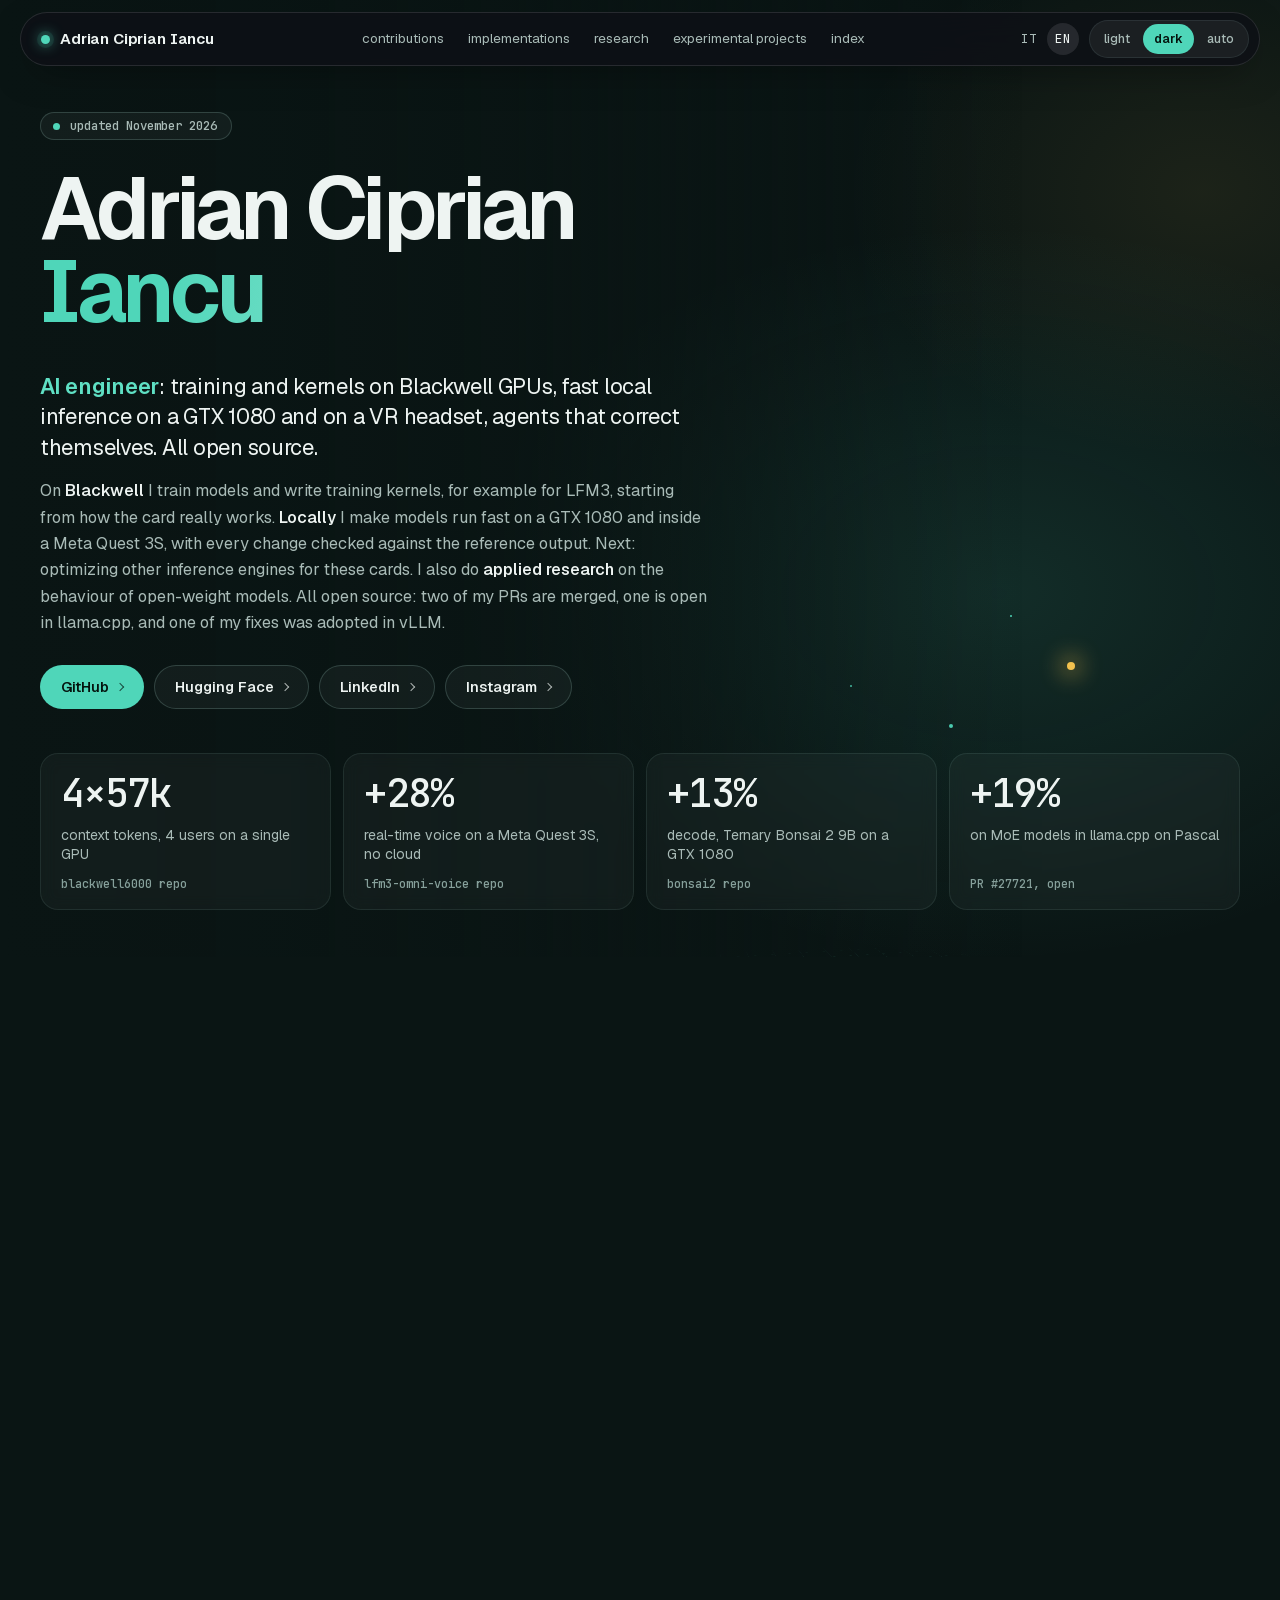
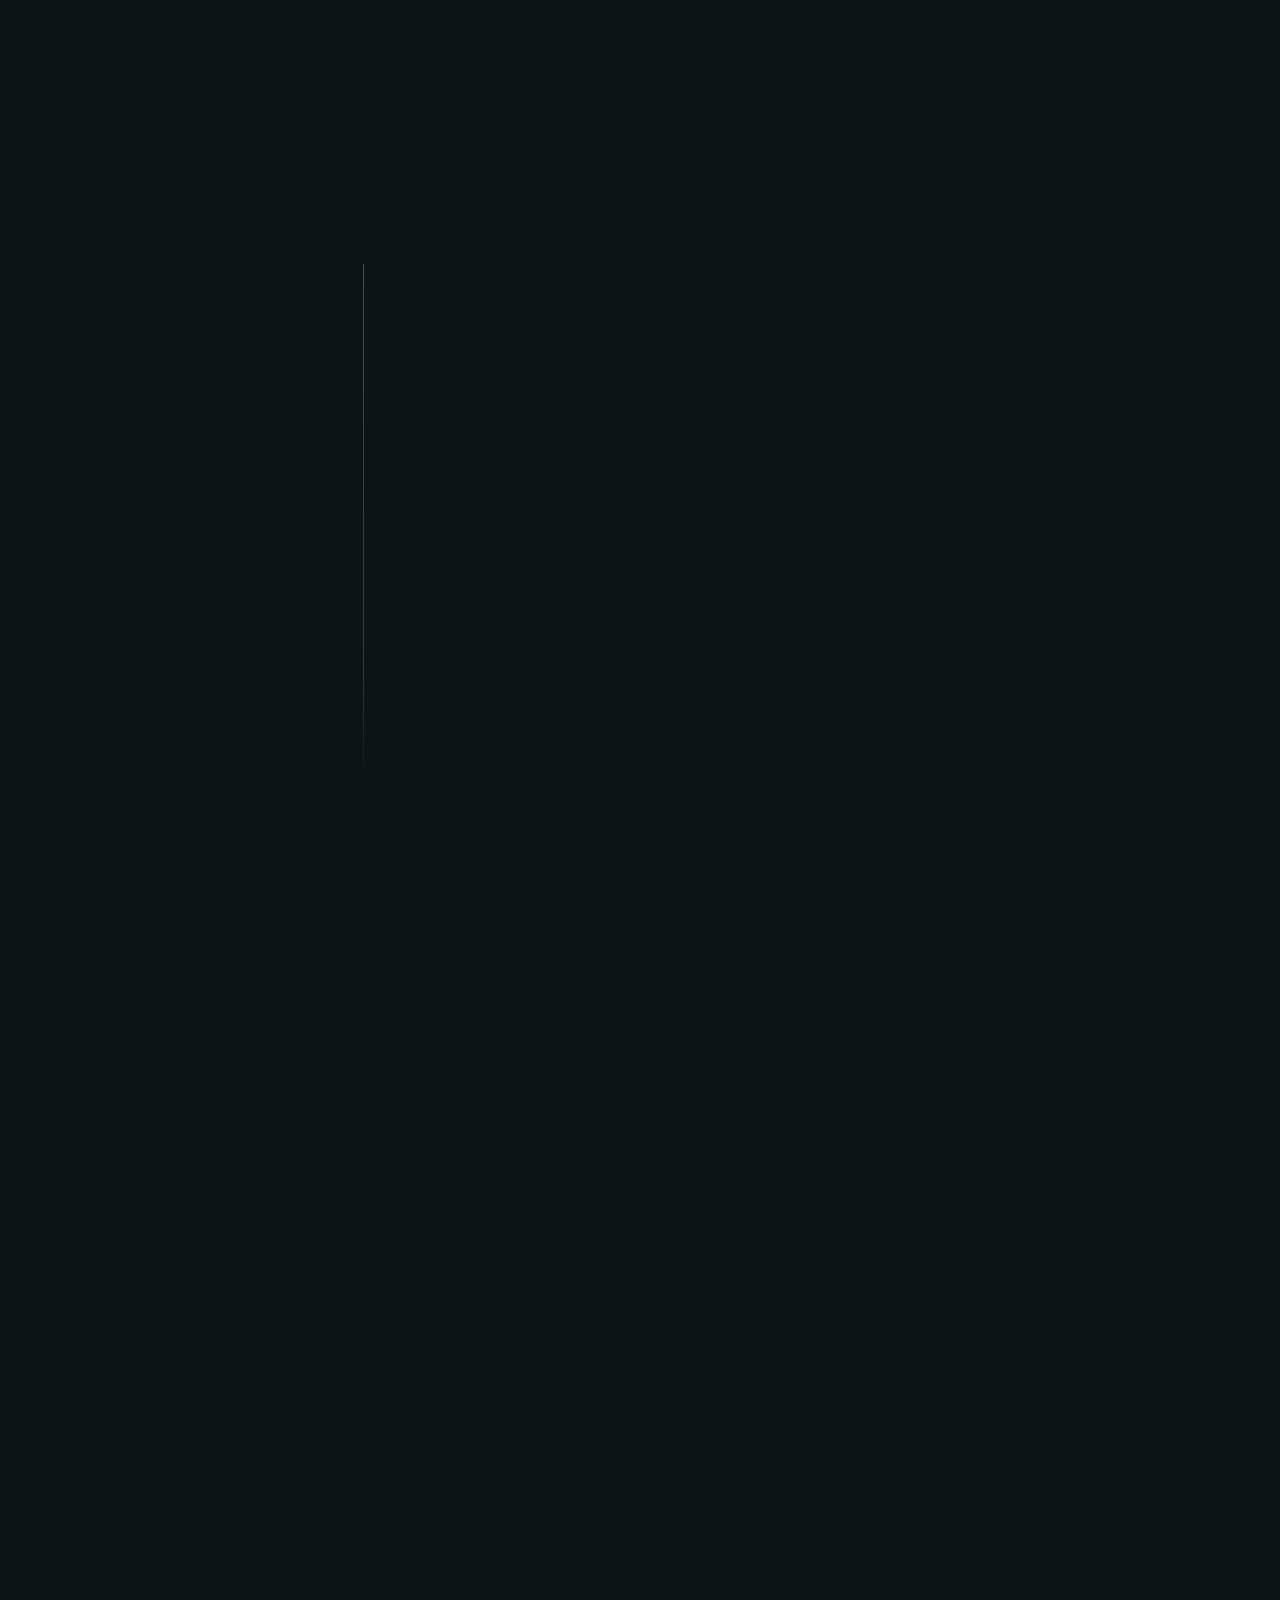
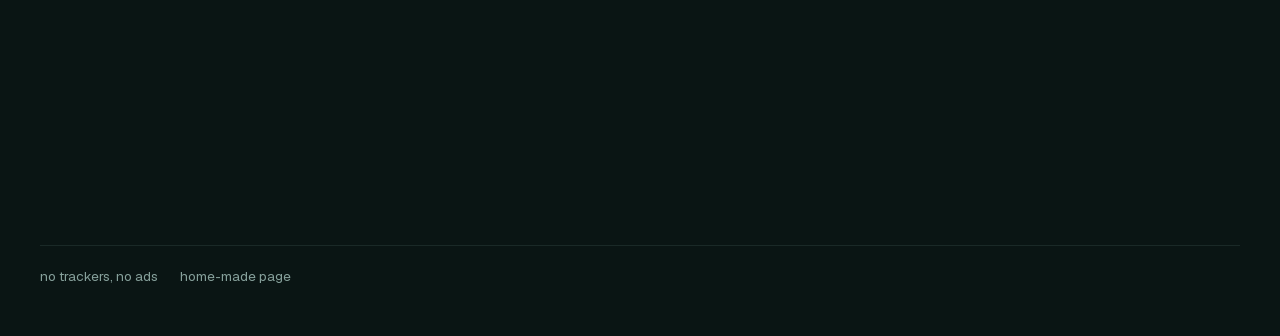
==== commit 5dd9f236: "Hero text: Blackwell training, local inference on 1080 and VR, other engines next; prototype /proto:" ====
--- a/index.html
+++ b/index.html
@@ -4,7 +4,7 @@
 <meta charset="utf-8">
 <meta name="viewport" content="width=device-width,initial-scale=1">
 <title>Adrian Ciprian Iancu · AI Engineer</title>
-<meta name="description" content="AI engineer: LLM inference on consumer GPUs, datacenter GPUs and VR headsets, faster CUDA and OpenCL kernels, upstream contributions to llama.cpp, stable-diffusion.cpp and vLLM, research on the behaviour of open-weight models. All open source.">
+<meta name="description" content="AI engineer: training and kernels on Blackwell GPUs, local inference on a GTX 1080 and VR headsets, faster CUDA and OpenCL kernels, upstream contributions to llama.cpp, stable-diffusion.cpp and vLLM, research on the behaviour of open-weight models. All open source.">
 <meta http-equiv="Content-Security-Policy" content="default-src 'self'; script-src 'self' 'sha256-Zko/DYLiXYjozWMkpvku8jo9kZCU70fCZbSx2NlVjtg='; style-src 'self'; style-src-attr 'unsafe-inline'; img-src 'self' data:; font-src 'self'; connect-src 'self'; object-src 'none'; base-uri 'self'; form-action 'none'">
 <meta name="color-scheme" content="dark light">
 <meta name="theme-color" content="#0a1514">
@@ -14,7 +14,7 @@
 <link rel="alternate" hreflang="x-default" href="https://artyomita.github.io/">
 <meta property="og:type" content="website">
 <meta property="og:title" content="Adrian Ciprian Iancu · AI Engineer">
-<meta property="og:description" content="AI engineer: LLM inference on consumer GPUs, datacenter GPUs and VR headsets, faster CUDA and OpenCL kernels, upstream contributions to llama.cpp, stable-diffusion.cpp and vLLM, research on the behaviour of open-weight models. All open source.">
+<meta property="og:description" content="AI engineer: training and kernels on Blackwell GPUs, local inference on a GTX 1080 and VR headsets, faster CUDA and OpenCL kernels, upstream contributions to llama.cpp, stable-diffusion.cpp and vLLM, research on the behaviour of open-weight models. All open source.">
 <meta property="og:url" content="https://artyomita.github.io/">
 <meta property="og:image" content="https://artyomita.github.io/img/og-en.png">
 <meta property="og:image:width" content="1200">
@@ -24,7 +24,7 @@
 <meta property="og:locale:alternate" content="it_IT">
 <meta name="twitter:card" content="summary_large_image">
 <meta name="twitter:title" content="Adrian Ciprian Iancu · AI Engineer">
-<meta name="twitter:description" content="AI engineer: LLM inference on consumer GPUs, datacenter GPUs and VR headsets, faster CUDA and OpenCL kernels, upstream contributions to llama.cpp, stable-diffusion.cpp and vLLM, research on the behaviour of open-weight models. All open source.">
+<meta name="twitter:description" content="AI engineer: training and kernels on Blackwell GPUs, local inference on a GTX 1080 and VR headsets, faster CUDA and OpenCL kernels, upstream contributions to llama.cpp, stable-diffusion.cpp and vLLM, research on the behaviour of open-weight models. All open source.">
 <meta name="twitter:image" content="https://artyomita.github.io/img/og-en.png">
 <meta name="twitter:image:alt" content="The name Adrian Ciprian Iancu set large on a dark background, the role line and a glowing grid of GPU compute units.">
 <link rel="icon" href="img/favicon.svg" type="image/svg+xml">
@@ -53,8 +53,8 @@
 <div class="hero-in wrap">
 <p class="folio" style="--i:0">updated November 2026</p>
 <h1 style="--i:1"><span>Adrian</span> <span>Ciprian</span> <span>Iancu</span></h1>
-<p class="role" style="--i:2"><b>AI engineer</b>: LLM inference from a GTX&nbsp;1080 to a VR headset, faster kernels, agents that correct themselves, open&nbsp;source contributions.</p>
-<p class="abs" style="--i:3">I work on <b>LLM inference</b>: <b>CUDA kernels</b> and minimal patches that make models run on consumer GPUs and on a single Blackwell, with every change checked against the reference output. I also do <b>applied research</b> on the behaviour of open-weight models. All open&nbsp;source: two of my PRs are merged, one is open in llama.cpp, and one of my fixes was adopted in vLLM.</p>
+<p class="role" style="--i:2"><b>AI engineer</b>: training and kernels on Blackwell GPUs, fast local inference on a GTX&nbsp;1080 and on a VR headset, agents that correct themselves. All open&nbsp;source.</p>
+<p class="abs" style="--i:3">On <b>Blackwell</b> I train models and write training kernels, for example for LFM3, starting from how the card really works. <b>Locally</b> I make models run fast on a GTX&nbsp;1080 and inside a Meta Quest 3S, with every change checked against the reference output. Next: optimizing other inference engines for these cards. I also do <b>applied research</b> on the behaviour of open-weight models. All open&nbsp;source: two of my PRs are merged, one is open in llama.cpp, and one of my fixes was adopted in vLLM.</p>
 <p class="links" style="--i:4"><a class="btn btn-main" href="https://github.com/ArtyomITA">GitHub</a><a class="btn" href="https://huggingface.co/adriandj3">Hugging Face</a><a class="btn" href="https://www.linkedin.com/in/adrian-ciprian-iancu-a2a477391">LinkedIn</a><a class="btn" href="https://www.instagram.com/artyomita">Instagram</a></p>
 <ul class="stats" style="--i:5"><li><a class="stat tilt" href="https://github.com/ArtyomITA/blackwell6000-qwen3.8-flash-next"><span class="num">4×<span class="cn">227</span>k</span><span class="lab">context tokens, 4 users on a single GPU</span><span class="src">blackwell6000 repo</span></a></li><li><a class="stat tilt" href="https://github.com/ArtyomITA/lfm3-omni-voice-quest3s"><span class="num">+<span class="cn">111</span>%</span><span class="lab">real-time voice on a Meta Quest 3S, no cloud</span><span class="src">lfm3-omni-voice repo</span></a></li><li><a class="stat tilt" href="https://github.com/ArtyomITA/bonsai2-ternary-pascal"><span class="num">+<span class="cn">51</span>%</span><span class="lab">decode, Ternary Bonsai 2 9B on a GTX&nbsp;1080</span><span class="src">bonsai2 repo</span></a></li><li><a class="stat tilt" href="https://github.com/ggml-org/llama.cpp/pull/27721"><span class="num">+<span class="cn">75</span>%</span><span class="lab">on MoE models in llama.cpp on Pascal</span><span class="src">PR #27721, open</span></a></li></ul>
 </div>
@@ -171,7 +171,7 @@
 <div class="author card rv">
 <img src="img/avatar-192.webp" width="96" height="96" alt="GitHub avatar of Adrian Ciprian Iancu" loading="lazy" decoding="async">
 <div><h2 class="kick" id="h-autore" style="margin:0 0 10px"><i></i>About the author</h2><p class="aname">Adrian Ciprian Iancu</p>
-<p class="arole"><b>AI engineer</b>: LLM inference from a GTX&nbsp;1080 to a VR headset, faster kernels, agents that correct themselves, open&nbsp;source contributions.</p>
+<p class="arole"><b>AI engineer</b>: training and kernels on Blackwell GPUs, fast local inference on a GTX&nbsp;1080 and on a VR headset, agents that correct themselves. All open&nbsp;source.</p>
 <p class="kw"><span class="chip">LLM inference</span><span class="chip">CUDA and OpenCL kernels</span><span class="chip">CUDA Graphs</span><span class="chip">edge AI (Meta Quest 3S, Adreno)</span><span class="chip">Pascal (sm_61) and Blackwell GPUs</span><span class="chip">speculative decoding</span><span class="chip">quantization (NVFP4, ternary weights)</span><span class="chip">llama.cpp</span><span class="chip">vLLM</span><span class="chip">GGML</span><span class="chip">security of open-weight models</span><span class="chip">multi-agent systems</span><span class="chip">applied ML</span></p>
 <p class="go"><a href="https://github.com/ArtyomITA">GitHub</a><a href="https://huggingface.co/adriandj3">Hugging Face</a><a href="https://www.linkedin.com/in/adrian-ciprian-iancu-a2a477391">LinkedIn</a><a href="https://www.instagram.com/artyomita">Instagram</a></p></div>
 </div>
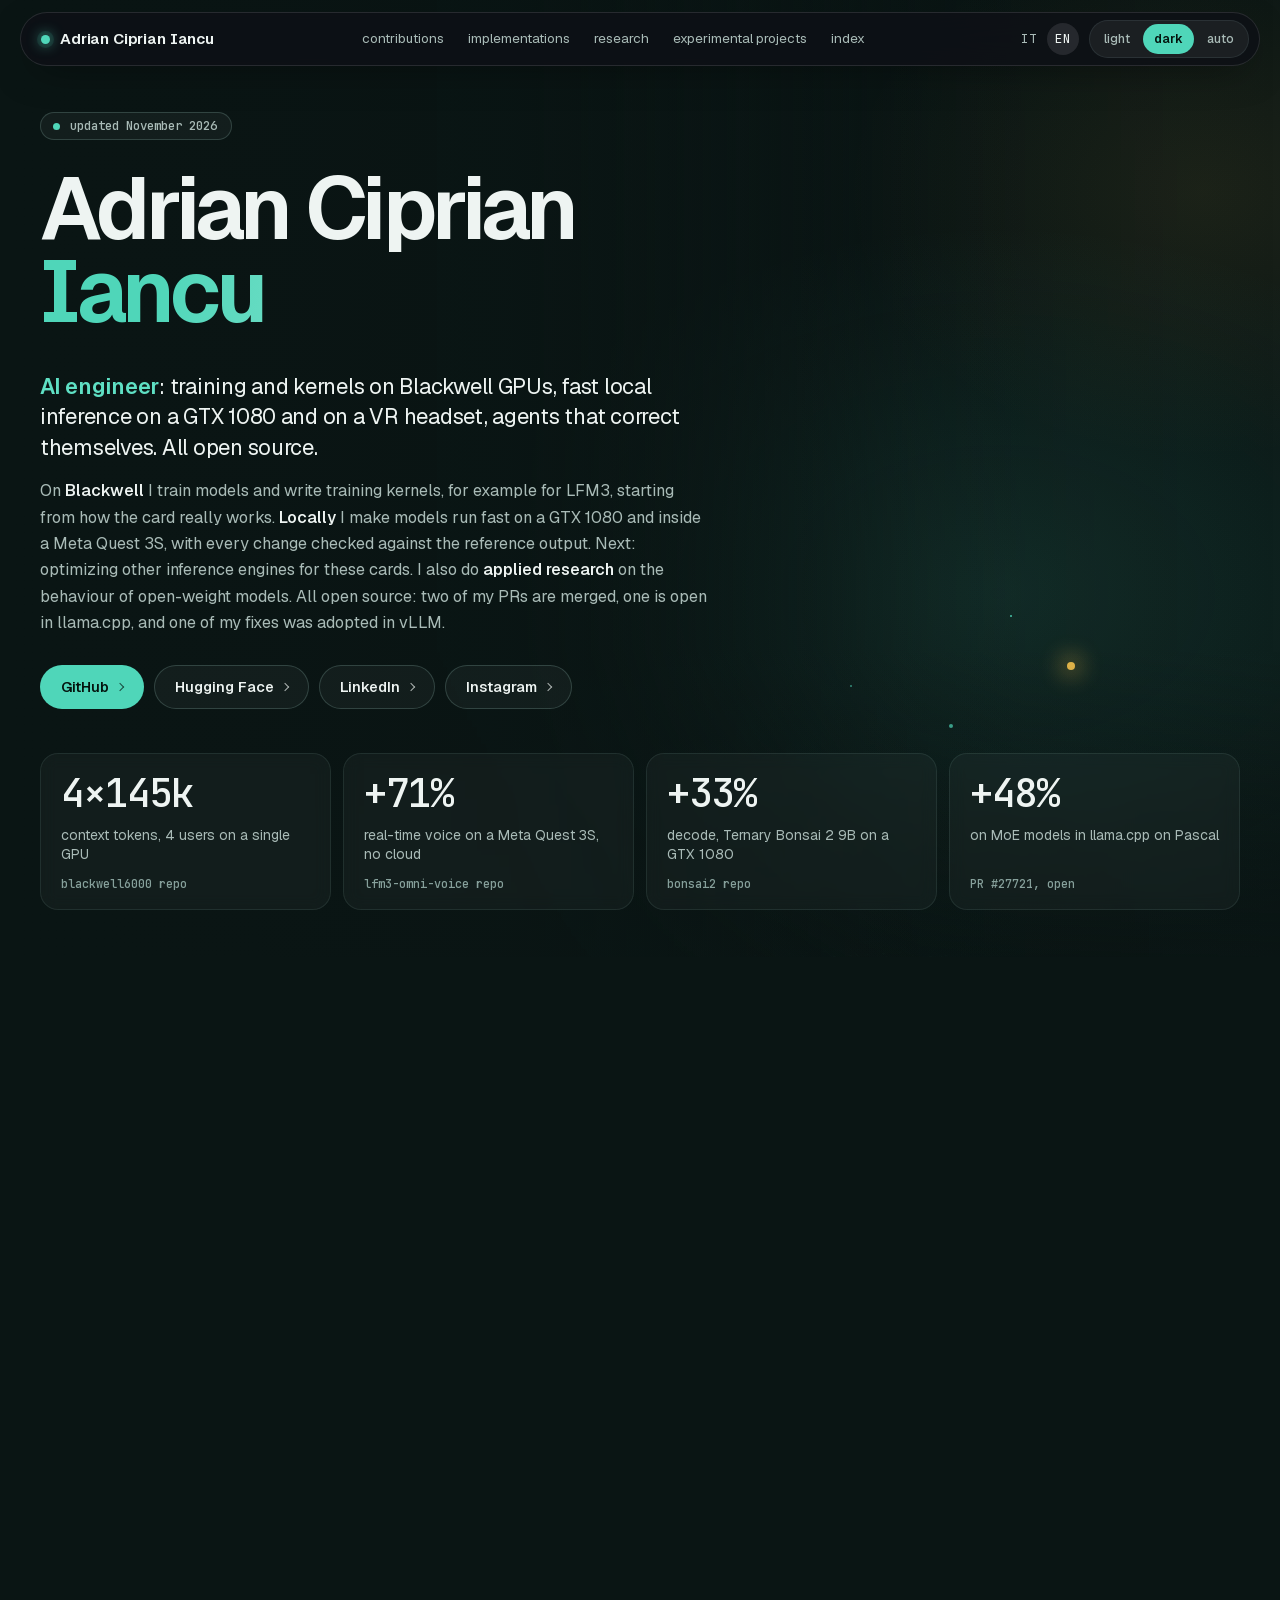
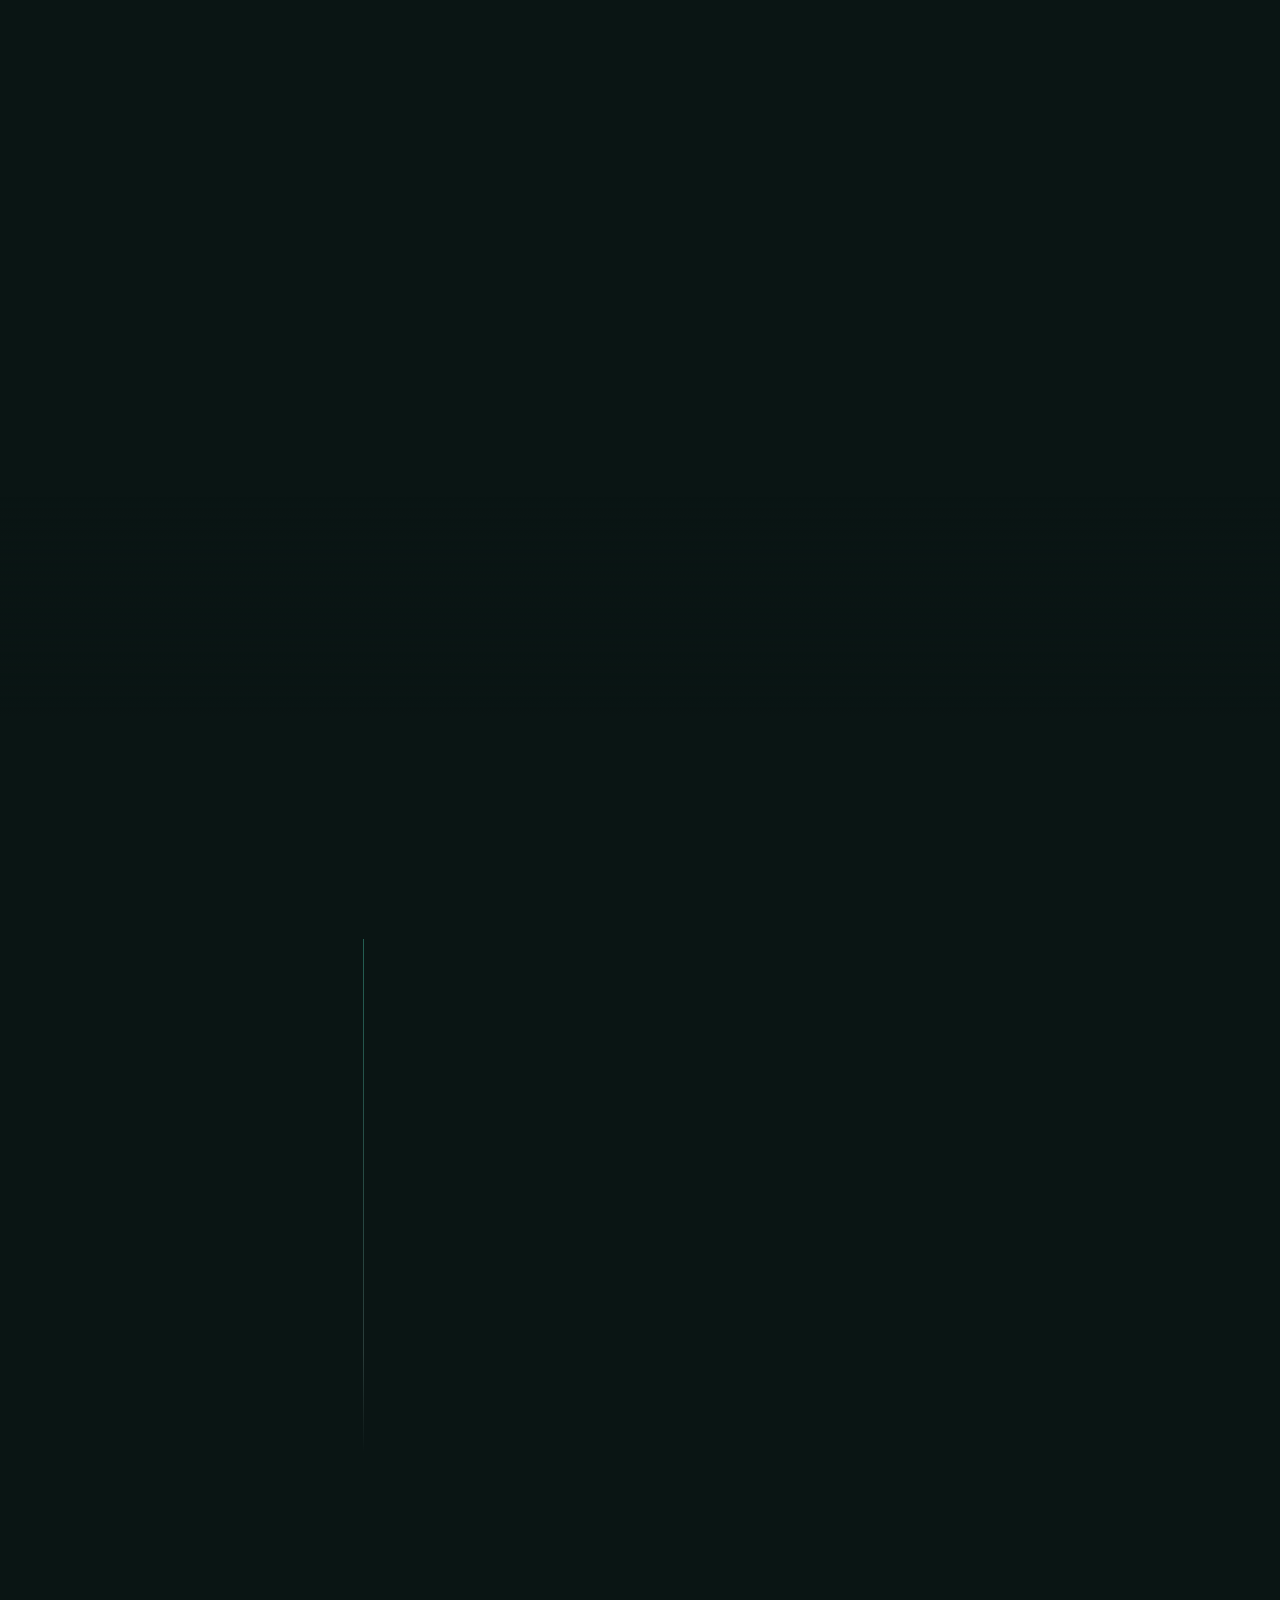
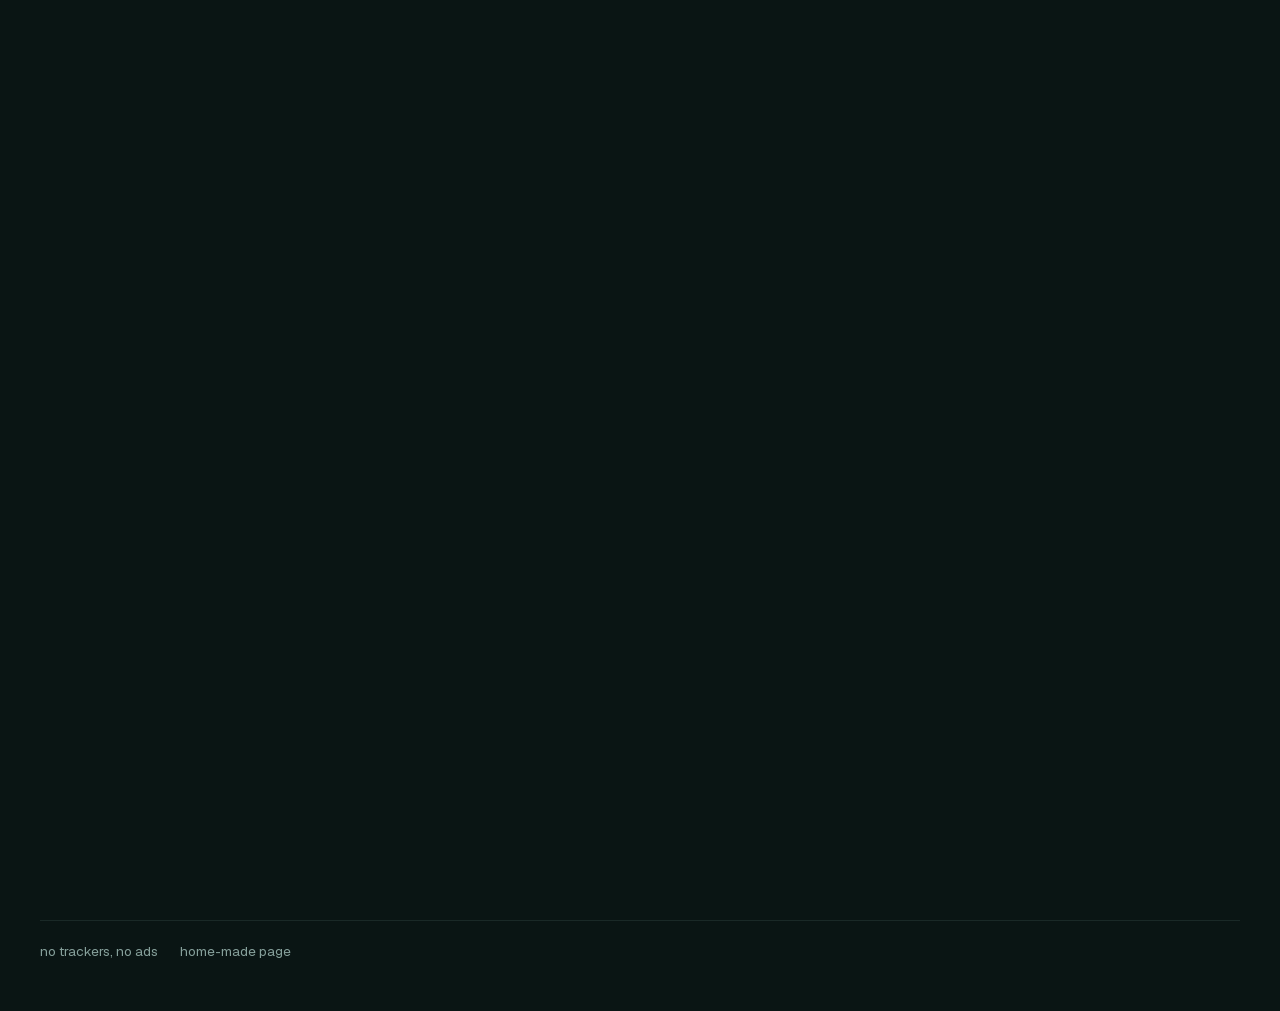
==== commit 7d02e619: "Story at the top: one cube world (hero.js) that rebuilds itself per project while scrolling, sticky " ====
--- a/index.html
+++ b/index.html
@@ -47,7 +47,8 @@
 </div></header>
 
 <main id="main">
-<section class="hero" id="top">
+<div class="story">
+<section class="hero" id="top" data-stage="0">
 <div class="hero-bg" aria-hidden="true"></div>
 <canvas class="hero-cv" id="hero-cv" aria-hidden="true"></canvas>
 <div class="hero-in wrap">
@@ -59,13 +60,9 @@
 <ul class="stats" style="--i:5"><li><a class="stat tilt" href="https://github.com/ArtyomITA/blackwell6000-qwen3.8-flash-next"><span class="num">4×<span class="cn">227</span>k</span><span class="lab">context tokens, 4 users on a single GPU</span><span class="src">blackwell6000 repo</span></a></li><li><a class="stat tilt" href="https://github.com/ArtyomITA/lfm3-omni-voice-quest3s"><span class="num">+<span class="cn">111</span>%</span><span class="lab">real-time voice on a Meta Quest 3S, no cloud</span><span class="src">lfm3-omni-voice repo</span></a></li><li><a class="stat tilt" href="https://github.com/ArtyomITA/bonsai2-ternary-pascal"><span class="num">+<span class="cn">51</span>%</span><span class="lab">decode, Ternary Bonsai 2 9B on a GTX&nbsp;1080</span><span class="src">bonsai2 repo</span></a></li><li><a class="stat tilt" href="https://github.com/ggml-org/llama.cpp/pull/27721"><span class="num">+<span class="cn">75</span>%</span><span class="lab">on MoE models in llama.cpp on Pascal</span><span class="src">PR #27721, open</span></a></li></ul>
 </div>
 </section>
-
-<section class="ov wrap" id="panoramica" aria-labelledby="h-panoramica">
-<h2 class="kick rv" id="h-panoramica"><i></i>On this page</h2>
-<ul class="bento"><li class="rv" style="--d:0"><a class="tile card tilt tile-pin" href="#vergilius"><span class="tn">Pinned</span><h3>Vergilius</h3><p>Local OSINT assistant · one LFM3 model</p></a></li><li class="rv" style="--d:60"><a class="tile card tilt tile-pin" href="#chatroom"><span class="tn">Pinned</span><h3>chatroom</h3><p>Multi-agent orchestrator · auto-harness, research, model council</p></a></li><li class="rv" style="--d:120"><a class="tile card tilt tile-pin" href="#voce"><span class="tn">Pinned</span><h3>LFM3-Omni speaks inside a Quest 3S</h3><p>A 300 euro headset that speaks in real time · 2.1x</p></a></li><li class="rv" style="--d:180"><a class="tile card tilt tile-pin" href="#guida"><span class="tn">Pinned</span><h3>NVIDIA GTX 1080 (sm_61) AI Full Guide</h3><p>Everything that runs fast on a GTX 1080, measured and sourced</p></a></li></ul>
-</section>
-
-<div class="pins wrap"><section class="pin" id="vergilius" aria-labelledby="h-vergilius"><article class="pin-c card rv"><div class="radar" aria-hidden="true"><span class="bl" style="--x:61.6%;--y:25.1%;--d:0.49s"></span><span class="bl" style="--x:87.6%;--y:36.3%;--d:1.36s"></span><span class="bl" style="--x:65.5%;--y:58.2%;--d:2.29s"></span><span class="bl" style="--x:62.0%;--y:82.9%;--d:3.11s"></span><span class="bl c" style="--x:39.4%;--y:72.7%;--d:3.99s"></span><span class="bl" style="--x:10.1%;--y:64.5%;--d:4.86s"></span><span class="bl" style="--x:27.0%;--y:30.7%;--d:6.03s"></span></div><p class="pin-b"><span class="badge b-pin">Pinned</span><span class="badge">OSINT</span><span class="badge">LFM3</span></p><h2 id="h-vergilius">Vergilius</h2><p class="pin-s">Local OSINT assistant, now on one model</p><p>An assistant that lives on your computer and reads the world from open sources: news by subject and place, markets, military contracts, insider moves, maps, a historical archive of events. It queries the sources by itself when a question needs them, works on files, terminal and browser, and remembers: memories, documents, procedures it learns and reuses.</p><p>No API keys for AI providers and no conversation leaves the computer. It now uses one model for everything: LFM3 1C, a merge I made from Liquid AI's LFM3-1.7B and LFM3-VL-2B. It writes, uses the tools, looks at the screen and at images, and clicks where it needs to. A check against made-up answers verifies that the numbers and names in a reply appear in the tool results. It integrates Odysseus (assistant) and ShadowBroker (sources).<sup class="n">1</sup></p><p class="fn" id="n1"><sup class="n">1</sup>The repository includes two third-party projects as submodules, Odysseus (assistant) and ShadowBroker (open-source intelligence), under <span class="nb">AGPL-3.0</span>: they are dependencies, not original work.</p><p class="go"><a href="https://github.com/ArtyomITA/vergilius">Repository on GitHub</a></p><p class="pin-lab">On a 2016 GTX 1080</p><ul class="pin-st"><li><span class="pn"><span class="cn">81</span></span><span class="pl">tok/s generation</span></li><li><span class="pn">2-4&nbsp;s</span><span class="pl">to find where to click</span></li><li><span class="pn"><span class="cn">1</span></span><span class="pl">model for text, tools and vision</span></li><li><span class="pn"><span class="cn">8</span>&nbsp;GB</span><span class="pl">of video memory is enough</span></li></ul></article></section><section class="pin" id="chatroom" aria-labelledby="h-chatroom"><article class="pin-c card rv"><p class="pin-b"><span class="badge b-pin">Pinned</span><span class="badge">Multi-agent orchestrator</span><span class="badge">Claude Code + Codex</span></p><h2 id="h-chatroom">chatroom</h2><p class="pin-s">Claude Code and Codex in the same room, arguing until the proof is on the table.</p><p>A multi-agent orchestrator with three engines. Agents from Claude Code and Codex work in the same live room: they plan, split the work and vote, and a plan closes only when each one has said what it checked. The rules live in code, not in the prompt, so no model can talk its way past them. Other harnesses are next.</p><p><b>Research</b>: one file, a sealed evaluator, a number to beat, and every attempt measured and logged all night. <b>Auto-harness</b>: mistakes that repeat become lessons on trial, kept only if they hold in a second room too. <b>Model council</b>: <code>spawn council</code> puts your situation in front of 10 free models for improvements, a fact-check and ideas.</p><p class="cmd"><code>/plugin marketplace add Partido-De-What/claude-plugins</code><code>/plugin install chatroom@artyomita-plugins</code></p><p class="go"><a href="https://github.com/Partido-De-What/claude-plugins">Repository on GitHub</a></p><p class="pin-lab">Numbers from real rooms</p><ul class="pin-st"><li><span class="pn"><span class="cn">28</span>&nbsp;hours</span><span class="pl">one research room on a real kernel</span></li><li><span class="pn">2.1x</span><span class="pl">the Quest voice kernel, in one night</span></li><li><span class="pn"><span class="cn">37</span></span><span class="pl">papers behind the code</span></li><li><span class="pn"><span class="cn">10</span></span><span class="pl">models in the council</span></li></ul></article></section><section class="pin" id="voce" aria-labelledby="h-voce"><article class="pin-c card rv"><div class="cubes" aria-hidden="true"><i style="--t:0.00s"></i><i style="--t:0.11s"></i><i style="--t:0.22s"></i><i style="--t:0.33s"></i><i style="--t:0.44s"></i><i style="--t:0.55s"></i><i style="--t:0.66s"></i><i style="--t:0.11s"></i><i style="--t:0.22s"></i><i style="--t:0.33s"></i><i style="--t:0.44s"></i><i style="--t:0.55s"></i><i style="--t:0.66s"></i><i style="--t:0.77s"></i><i style="--t:0.22s"></i><i style="--t:0.33s"></i><i style="--t:0.44s"></i><i style="--t:0.55s"></i><i style="--t:0.66s"></i><i style="--t:0.77s"></i><i style="--t:0.88s"></i><i style="--t:0.33s"></i><i style="--t:0.44s"></i><i style="--t:0.55s"></i><i style="--t:0.66s"></i><i style="--t:0.77s"></i><i style="--t:0.88s"></i><i style="--t:0.99s"></i><i style="--t:0.44s"></i><i style="--t:0.55s"></i><i style="--t:0.66s"></i><i style="--t:0.77s"></i><i style="--t:0.88s"></i><i style="--t:0.99s"></i><i style="--t:1.10s"></i></div><p class="pin-b"><span class="badge b-pin">Pinned</span><span class="badge">Edge AI</span><span class="badge">Meta Quest 3S</span></p><h2 id="h-voce">LFM3-Omni speaks inside a Quest 3S</h2><p class="pin-s">A 300 euro VR headset that talks faster than you can listen. No cloud, no PC, no cable.</p><p>Real AI on an edge device, with no server behind it. Liquid AI's LFM3-Omni-2B voice model runs entirely inside the headset with llama.cpp: the main network on the Adreno GPU through OpenCL, the rest on the CPU, the codec on its own thread while the GPU works. Stock llama.cpp needed 1.8 seconds to say one second of speech; with my patches it needs 0.85. Same model file, same headset, same voice.</p><p>On the way: a 128K-entry head computed and thrown away on every audio frame, an OpenCL Q8 kernel that got its sums wrong in half precision, and threads pinned to the fast cores that lose on an awake headset, because the VR compositor lives there. The work came out of a chatroom research room, with every attempt measured the same way.</p><p class="go"><a href="https://github.com/ArtyomITA/lfm3-omni-voice-quest3s">Repository on GitHub</a><a href="https://github.com/ArtyomITA/lfm3-omni-voice-quest3s/tree/main/samples">Listen to the samples</a></p><p class="pin-lab">Faster llama.cpp kernels on Snapdragon XR2 Gen 2 · Adreno 740</p><ul class="pin-st"><li><span class="pn"><span class="cn">1.17</span>x</span><span class="pl">real time, was 0.56x</span></li><li><span class="pn"><span class="cn">1.02</span>x</span><span class="pl">on battery, was 0.33x</span></li><li><span class="pn">2.1x</span><span class="pl">faster than stock llama.cpp</span></li><li><span class="pn">−76%</span><span class="pl">memory, 4174 down to 992 MB</span></li></ul></article></section><section class="pin" id="guida" aria-labelledby="h-guida"><article class="pin-c card rv"><p class="pin-b"><span class="badge b-pin">Pinned</span><span class="badge">Guide</span></p><h2 id="h-guida">NVIDIA GTX 1080 (sm_61) AI Full Guide</h2><p class="pin-s">Everything I made run fast on a 2016 GPU with 8&nbsp;GB, measured and sourced.</p><ol class="lbs"><li class="lb"><p class="lb-h"><span class="lb-l">Ternary LoRA, training per example</span><span class="lb-v">20.2 → 2.7 s <b>7.5x</b></span></p><span class="hb-t"><i style="--w:1.000;--d:0"></i></span></li><li class="lb"><p class="lb-h"><span class="lb-l">MiniMax-H3, test clip</span><span class="lb-v">674.5 → 175.5 s <b>−74%</b></span></p><span class="hb-t"><i style="--w:0.514;--d:110"></i></span></li><li class="lb"><p class="lb-h"><span class="lb-l"><span class="nb">MiniCPM5-2B</span>, decoding</span><span class="lb-v">33 → 83.5 tok/s <b>2.5x</b></span></p><span class="hb-t"><i style="--w:0.338;--d:220"></i></span></li><li class="lb"><p class="lb-h"><span class="lb-l">Int8 attention, H3 kernel</span><span class="lb-v">1875 → 944 ms <b>2.0x</b></span></p><span class="hb-t"><i style="--w:0.265;--d:330"></i></span></li><li class="lb"><p class="lb-h"><span class="lb-l">Ternary Bonsai 2 9B, decoding</span><span class="lb-v">55.9 → 84.4 tok/s <b>+51%</b></span></p><span class="hb-t"><i style="--w:0.202;--d:440"></i></span></li><li class="lb"><p class="lb-h"><span class="lb-l">CUDA graphs, MoE granite-3.1-3b-a800m</span><span class="lb-v">71.4 → 125.2 tok/s <b>+75%</b></span></p><span class="hb-t"><i style="--w:0.234;--d:550"></i></span></li></ol><p class="lb-ax">bar length is the before/after ratio</p><p class="bf"><span class="chip">llama.cpp kernels</span><span class="chip">speculative decoding</span><span class="chip">quantization</span><span class="chip">8 GB</span><span class="chip">LoRA</span><span class="chip">video diffusion</span><span class="chip">speech</span></p><p class="go"><a href="https://github.com/ArtyomITA/nvidia-gtx1080-sm61-ai-full-guide">Open the guide on GitHub</a></p></article></section></div>
+<section class="stg" id="vergilius" data-stage="1" aria-labelledby="h-vergilius"><article class="panel rv"><p class="pk"><span>01</span>local OSINT assistant</p><h2 id="h-vergilius" class="sw">Vergilius</h2><p class="catch sw">One small model reads the world for you. On your own computer, with nothing leaving it.</p><p class="pb">News, markets, military contracts, insider moves, maps. It now runs on <b>LFM3 1C</b>, a merge I made from LFM3-1.7B and LFM3-VL-2B: one model that writes, uses tools, looks at the screen and clicks.</p><ul class="nums"><li><b><span class="cn">81</span></b><span>tok/s on a GTX 1080</span></li><li><b>2-4&nbsp;s</b><span>to find where to click</span></li><li><b><span class="cn">8</span><u>GB</u></b><span>of VRAM is enough</span></li></ul><p class="go"><a href="https://github.com/ArtyomITA/vergilius">Repository</a></p></article></section><section class="stg" id="chatroom" data-stage="2" aria-labelledby="h-chatroom"><article class="panel rv"><p class="pk"><span>02</span>multi-agent orchestrator</p><h2 id="h-chatroom" class="sw">chatroom</h2><p class="catch sw">Claude Code and Codex in the same room, arguing until the proof is on the table.</p><p class="pb">A plan closes only when every agent has voted and said what it checked. The rules live in code, so no model talks its way past them. <b>Research</b> measures every attempt all night. <b>Auto-harness</b> turns repeated mistakes into lessons on trial. <b>Model council</b> asks 10 free models about your situation. Other harnesses are next.</p><ul class="nums"><li><b><span class="cn">28</span><u>h</u></b><span>one research room on a real kernel</span></li><li><b>2.1x</b><span>the Quest voice kernel, in one night</span></li><li><b><span class="cn">37</span></b><span>papers behind the code</span></li></ul><p class="go"><a href="https://github.com/Partido-De-What/claude-plugins">Repository</a></p></article></section><section class="stg" id="voce" data-stage="3" aria-labelledby="h-voce"><article class="panel rv"><p class="pk"><span>03</span>edge AI · Meta Quest 3S</p><h2 id="h-voce" class="sw">A 300&nbsp;euro headset that talks</h2><p class="catch sw">Faster than you can listen. No cloud, no PC, no cable.</p><p class="pb">LFM3-Omni-2B runs entirely inside the headset with llama.cpp: backbone on the Adreno GPU through OpenCL, depthformer on the CPU, codec on its own thread. Stock llama.cpp needed 1.8 s to say one second of speech. With my kernels, 0.85 s.</p><ul class="nums"><li><b><span class="cn">1.17</span><u>x</u></b><span>real time, was 0.56x</span></li><li><b><span class="cn">1.02</span><u>x</u></b><span>on battery, was 0.33x</span></li><li><b>−76%</b><span>memory, 4174 to 992 MB</span></li></ul><p class="go"><a href="https://github.com/ArtyomITA/lfm3-omni-voice-quest3s">Repository</a><a href="https://github.com/ArtyomITA/lfm3-omni-voice-quest3s/tree/main/samples">Listen</a></p></article></section><section class="stg" id="guida" data-stage="4" aria-labelledby="h-guida"><article class="panel rv"><p class="pk"><span>04</span>Blackwell · GTX 1080</p><h2 id="h-guida" class="sw">Kernels that read the card</h2><p class="catch sw">Training on Blackwell. Inference on a GPU from 2016. Every change bit-identical to the reference.</p><p class="pb">Qwen3.8 Flash-Next for 4 users with 227k context each on one RTX PRO 6000. Training kernels for LFM3, built from how the card really works. On the GTX 1080, everything that runs fast is in one guide. Next: other inference engines.</p><ol class="lbs"><li class="lb"><p class="lb-h"><span class="lb-l">Ternary LoRA, training per example</span><span class="lb-v">20.2 → 2.7 s <b>7.5x</b></span></p><span class="hb-t"><i style="--w:1.000;--d:0"></i></span></li><li class="lb"><p class="lb-h"><span class="lb-l">MiniMax-H3, test clip</span><span class="lb-v">674.5 → 175.5 s <b>−74%</b></span></p><span class="hb-t"><i style="--w:0.514;--d:110"></i></span></li><li class="lb"><p class="lb-h"><span class="lb-l"><span class="nb">MiniCPM5-2B</span>, decoding</span><span class="lb-v">33 → 83.5 tok/s <b>2.5x</b></span></p><span class="hb-t"><i style="--w:0.338;--d:220"></i></span></li><li class="lb"><p class="lb-h"><span class="lb-l">Int8 attention, H3 kernel</span><span class="lb-v">1875 → 944 ms <b>2.0x</b></span></p><span class="hb-t"><i style="--w:0.265;--d:330"></i></span></li><li class="lb"><p class="lb-h"><span class="lb-l">Ternary Bonsai 2 9B, decoding</span><span class="lb-v">55.9 → 84.4 tok/s <b>+51%</b></span></p><span class="hb-t"><i style="--w:0.202;--d:440"></i></span></li><li class="lb"><p class="lb-h"><span class="lb-l">CUDA graphs, MoE granite-3.1-3b-a800m</span><span class="lb-v">71.4 → 125.2 tok/s <b>+75%</b></span></p><span class="hb-t"><i style="--w:0.234;--d:550"></i></span></li></ol><p class="go"><a href="https://github.com/ArtyomITA/nvidia-gtx1080-sm61-ai-full-guide">The GTX 1080 guide</a><a href="https://github.com/ggml-org/llama.cpp/pull/27721">PR #27721</a></p></article></section>
+</div>
+<div class="after">
 
 <div class="body wrap">
 <aside class="hf rv" aria-labelledby="h-hf">
@@ -179,6 +176,7 @@
 
 </div>
 </div>
+</div>
 </main>
 
 <footer class="foot wrap">
--- a/css/site.css
+++ b/css/site.css
@@ -4,7 +4,7 @@
 
 @font-face{font-family:"Geist Fallback";src:local("Arial");size-adjust:109.05%;ascent-override:92.16%;descent-override:27.05%;line-gap-override:0.00%}
 /* palette della cassa di risonanza: fondo nero-teal, teal = cosa, ambra = quanto (i nomi --mint e --coral restano per non toccare il resto). La hero, la barra e la scena FlyToLLM restano scure anche nel tema chiaro. */
-:root,.hero,.bar,.stage{
+:root,.hero,.bar,.stage,.story{
   color-scheme:dark;
   --bg:#0a1514;--bg-2:#0e1c1b;--surf:#112220;--surf-2:#162a28;--card:linear-gradient(180deg,rgba(255,255,255,.05),rgba(255,255,255,.02));
   --line:rgba(190,240,230,.09);--line-2:rgba(190,240,230,.18);
@@ -335,67 +335,32 @@
 .foot p{display:flex;flex-wrap:wrap;gap:6px 22px;margin:0;padding-top:20px;border-top:1px solid var(--line)}
 
 
-/* panoramica: un riquadro per sezione */
-.ov{padding-top:clamp(40px,5vw,64px);scroll-margin-top:72px}
 .ov .kick{margin:0 0 18px}
-.bento{list-style:none;margin:0;padding:0;display:grid;grid-template-columns:repeat(4,minmax(0,1fr));gap:10px}
-
-
-.tile{display:flex;flex-direction:column;height:100%;min-height:136px;padding:18px 20px 18px;text-decoration:none;color:inherit}
-.tile::before{z-index:2}
-.tile .tn{font:500 .76rem/1 var(--f-mono);color:var(--mint-t)}
-.tile h3{margin:16px 0 6px;font-size:1.1rem;letter-spacing:-.02em;font-weight:620}
-.tile p{margin:0;color:var(--ink-2);font-size:.88rem;line-height:1.45}
-.tile::after{content:"";position:absolute;right:18px;top:18px;width:9px;height:9px;border-top:1.5px solid var(--ink-3);border-right:1.5px solid var(--ink-3);transform:rotate(45deg);transition:transform .25s,border-color .25s;opacity:1;background:none;left:auto;bottom:auto;border-radius:0;pointer-events:none}
-.tile:hover::after{border-color:var(--mint-t);transform:rotate(45deg) translate(3px,-3px)}
-.tile-pin{background:linear-gradient(135deg,var(--mint-s),transparent 70%),var(--card);border-color:var(--mint-l)}
-.tile-pin .tn{display:inline-flex;align-self:flex-start;padding:4px 10px;border-radius:999px;background:var(--mint);color:var(--on-mint);font-weight:600}
-.tile-pin{min-height:0;padding:14px 16px}.tile-pin h3{margin:10px 0 4px;font-size:1.02rem}.tile-pin p{font-size:.82rem}
-@media (max-width:900px){.bento{grid-template-columns:repeat(2,minmax(0,1fr))}}
-@media (max-width:420px){.tile{padding:16px 16px 16px;min-height:0}.tile h3{font-size:1rem}.tile p{font-size:.82rem}}
+
+
 
 /* Vergilius fissato in alto */
-.pins{display:grid;grid-template-columns:repeat(2,minmax(0,1fr));gap:20px;padding-top:clamp(28px,4vw,48px)}
-.pin{scroll-margin-top:72px;min-width:0}
-.pin-c{position:relative;display:flex;flex-direction:column;height:100%;padding:clamp(22px,3vw,40px);border-color:var(--mint-l);
   background:radial-gradient(70% 60% at 100% 0%,var(--mint-s),transparent 70%),var(--card)}
-.pin-b{display:flex;flex-wrap:wrap;gap:8px;margin:0 0 20px}
 .badge{display:inline-flex;align-items:center;gap:8px;padding:6px 13px;border-radius:999px;border:1px solid var(--line-2);font:500 .74rem/1 var(--f-mono);color:var(--ink-2)}
-.b-pin{background:var(--mint);color:var(--on-mint);border-color:transparent;font-weight:600}
-.b-pin::before{content:"";width:6px;height:6px;border-radius:50%;background:var(--on-mint)}
-.pin h2{font-size:clamp(2.2rem,4.4vw,3.4rem);letter-spacing:-.045em;line-height:1;font-feature-settings:"ss05"}
 #guida h2{font-size:clamp(1.7rem,3vw,2.3rem);letter-spacing:-.035em;line-height:1.1;max-width:14em}
-.pin-s{margin:12px 0 22px;font:500 1rem/1.3 var(--f-mono);color:var(--mint-t)}
 .pin .go a{background:var(--mint);color:var(--on-mint);border-color:transparent;font-weight:600}
 .pin .go a:hover{background:#6bffcb;color:var(--on-mint)}
-.pin-c>p:not(.pin-b):not(.pin-s):not(.go):not(.fn):not(.pin-lab):not(.lb-ax):not(.bf){max-width:46em;color:var(--ink-2)}
-.pin-lab{margin:28px 0 0;font:500 .78rem/1.3 var(--f-mono);color:var(--mint-t)}
-.pin-st{list-style:none;margin:12px 0 0;padding:0;display:grid;grid-template-columns:repeat(4,minmax(0,1fr));gap:14px}
-.pin-st li{padding:14px 0 0;border-top:1px solid var(--line-2)}
 .pn{display:block;font:500 clamp(1.25rem,2vw,1.7rem)/1 var(--f-mono);letter-spacing:-.05em;color:var(--ink);white-space:nowrap}
 .pl{display:block;margin-top:8px;font-size:.8rem;line-height:1.35;color:var(--ink-3)}
-.radar{position:absolute;top:clamp(20px,3vw,36px);right:clamp(20px,3vw,36px);width:clamp(104px,13vw,160px);aspect-ratio:1;border-radius:50%;overflow:hidden;border:1px solid var(--mint-l);box-shadow:0 0 70px -24px var(--mint-l);
   background:radial-gradient(circle,var(--mint-l) 0 3px,transparent 4px),radial-gradient(circle,transparent 0 31%,var(--mint-l) 31.4% 32.2%,transparent 32.6%),radial-gradient(circle,transparent 0 63%,var(--mint-l) 63.4% 64.2%,transparent 64.6%),
   linear-gradient(var(--mint-l),var(--mint-l)) center/1px 100% no-repeat,linear-gradient(var(--mint-l),var(--mint-l)) center/100% 1px no-repeat,radial-gradient(circle,var(--mint-s),transparent 72%)}
-.radar::before{content:"";position:absolute;inset:0;border-radius:50%;background:conic-gradient(from 0deg,transparent 0 70%,var(--mint-s) 90%,var(--mint-l) 100%);animation:sweep 7s linear infinite}
-.bl{position:absolute;left:var(--x);top:var(--y);width:9px;height:9px;margin:-4.5px 0 0 -4.5px;border-radius:50%;background:var(--mint);box-shadow:0 0 12px var(--mint);opacity:.55;animation:blip 7s ease-out infinite;animation-delay:var(--d)}
 .bl.c{background:var(--coral);box-shadow:0 0 12px var(--coral)}
-@keyframes sweep{to{transform:rotate(360deg)}}
-@keyframes blip{0%{opacity:1;transform:scale(1.7)}25%{opacity:.7;transform:scale(1)}100%{opacity:.4;transform:scale(1)}}
 @media (max-width:1100px){.pins{grid-template-columns:minmax(0,1fr)}}
-@media (max-width:560px){.pin-st{grid-template-columns:repeat(2,minmax(0,1fr))}.radar{width:96px}}
 /* guida: classifica a barre */
 .lbs{list-style:none;margin:22px 0 0;padding:0;flex:1;display:flex;flex-direction:column;justify-content:space-around}
-#guida .pin-s{font:400 1.02rem/1.5 var(--f-sans);color:var(--ink-2);max-width:34em}
 .lb{margin:0 0 14px}
 .lb-h{display:flex;flex-wrap:wrap;justify-content:space-between;align-items:baseline;gap:2px 12px;margin:0 0 6px}
 .lb-l{font-size:.88rem;color:var(--ink)}
 .lb-v{font:400 .8rem var(--f-mono);color:var(--ink-3);white-space:nowrap}
 .lb-v b{margin-left:6px;font-weight:600;color:var(--mint-t)}
 .lb .hb-t{display:block;height:12px}
-.lb-ax{margin:2px 0 18px;font:400 .72rem var(--f-mono);color:var(--ink-3)}
 #guida .bf{margin:0 0 4px}
-html.rv-on .pin-c:not(.in) .hb-t>i{transform:scaleX(0)}
+html.rv-on .panel:not(.in) .hb-t>i{transform:scaleX(0)}
 
 /* comparsa allo scroll: solo con JS attivo e movimento ammesso (la classe rv-on la mette site.js) */
 html.rv-on .rv{opacity:0;transform:translateY(26px);transition:opacity .7s cubic-bezier(.16,1,.3,1) calc(var(--d,0)*1ms),transform .9s cubic-bezier(.16,1,.3,1) calc(var(--d,0)*1ms)}
@@ -441,16 +406,28 @@
 .idx-d>summary:hover{color:var(--mint-t)}
 .idx-d .idx-cap{margin:0 22px 14px;color:var(--ink-2);font-size:.9rem}
 .idx-d .idx-g{padding:0 16px 16px}
-#vergilius .pin-s{padding-right:clamp(110px,14vw,180px)}
-/* cubi del Quest: teal, un'onda ambra in diagonale (come nei video) */
-.cubes{position:absolute;top:clamp(20px,3vw,36px);right:clamp(20px,3vw,36px);display:grid;grid-template-columns:repeat(7,14px);gap:4px;transform:perspective(420px) rotateX(38deg) rotateZ(-30deg);transform-origin:top right;opacity:.9}
-.cubes i{width:14px;height:14px;border-radius:3px;background:linear-gradient(145deg,#2a8f7a,#0f5446);box-shadow:inset 0 1px 0 rgba(255,255,255,.18),0 3px 0 #08342b;animation:lit 4.2s cubic-bezier(.16,1,.3,1) var(--t) infinite}
-@keyframes lit{0%,100%{background:linear-gradient(145deg,#2a8f7a,#0f5446);transform:none}6%{background:linear-gradient(145deg,#ffd76a,#c88f12);transform:translateY(-4px)}22%{background:linear-gradient(145deg,#2a8f7a,#0f5446);transform:none}}
-#voce .pin-s,#voce h2{padding-right:clamp(0px,12vw,150px)}
-@media (max-width:720px){.cubes{grid-template-columns:repeat(7,9px);gap:3px}.cubes i{width:9px;height:9px}#voce h2,#voce .pin-s{padding-right:0}}
-/* i numeri dei riquadri entrano uno dopo l'altro */
-html.rv-on .pin-c:not(.in) .pin-st li{opacity:0;transform:translateY(12px)}
-.pin-st li{transition:opacity .6s cubic-bezier(.16,1,.3,1),transform .8s cubic-bezier(.16,1,.3,1)}
-.pin-st li:nth-child(2){transition-delay:.08s}.pin-st li:nth-child(3){transition-delay:.16s}.pin-st li:nth-child(4){transition-delay:.24s}
-.pin-c:hover .pin-st .pn{color:var(--mint-t)}
-.pin-st .pn{transition:color .3s}
+/* storia in cima (nov 2026): mondo di cubi fisso dietro, un pannello per progetto che resta fermo mentre si legge */
+.hero-cv{position:fixed;inset:0;width:100vw;height:100vh;z-index:-2}
+.story{position:relative;color:var(--ink);background:var(--bg)}
+.story .hero{background:transparent}
+.story .hero::before{content:"";position:absolute;inset:0;z-index:-1;pointer-events:none;background:linear-gradient(90deg,rgba(10,21,20,.9) 0%,rgba(10,21,20,.7) 40%,rgba(10,21,20,.1) 72%,transparent),linear-gradient(0deg,rgba(10,21,20,.7),transparent 32%)}
+.stg{min-height:165vh;padding:0 clamp(16px,6vw,96px)}
+.panel{position:sticky;top:16vh;max-width:560px;padding:clamp(22px,3vw,40px);border-radius:26px;background:linear-gradient(180deg,rgba(10,21,20,.78),rgba(10,21,20,.56));border:1px solid var(--line);-webkit-backdrop-filter:blur(10px);backdrop-filter:blur(10px)}
+.pk{font:500 .8rem var(--f-mono);color:var(--mint-t);margin:0 0 14px;display:flex;gap:12px}
+.pk span{color:var(--coral)}
+.panel h2{margin:0;font-weight:680;font-size:clamp(2.4rem,5.2vw,4.8rem);line-height:.94;letter-spacing:-.055em}
+.catch{font-size:clamp(1.12rem,1.6vw,1.38rem);line-height:1.4;margin:18px 0 0;letter-spacing:-.01em}
+.pb{color:var(--ink-2);margin:14px 0 0;font-size:1rem}.pb b{color:var(--ink);font-weight:600}
+.nums{list-style:none;padding:0;margin:24px 0 0;display:grid;grid-template-columns:repeat(3,minmax(0,1fr));gap:16px}
+.nums li{border-top:1px solid var(--line);padding-top:12px}
+.nums b{font:600 clamp(1.5rem,2.5vw,2.2rem)/1 var(--f-mono);letter-spacing:-.05em}
+.nums u{text-decoration:none;font-size:.5em;color:var(--coral);margin-left:2px}
+.nums li>span{display:block;margin-top:8px;font-size:.84rem;line-height:1.35;color:var(--ink-3)}
+.panel .lbs{margin-top:20px}
+.after{position:relative;z-index:1;background:linear-gradient(transparent,var(--bg) 220px);padding-top:120px}
+.sw .w{display:inline-block;overflow:hidden;vertical-align:top;padding-bottom:.1em;margin-bottom:-.1em}
+.sw .w>span{display:inline-block;transition:transform 1.1s cubic-bezier(.16,1,.3,1) calc(var(--i,0)*45ms)}
+html.rv-on .panel:not(.in) .sw .w>span{transform:translateY(112%)}
+html.rv-on .panel.rv{transform:translateY(46px) scale(.97)}
+html.rv-on .panel.rv.in{transform:none}
+@media (max-width:900px){.stg{min-height:140vh}.panel{top:10vh;max-width:none}.nums{grid-template-columns:repeat(2,minmax(0,1fr))}}
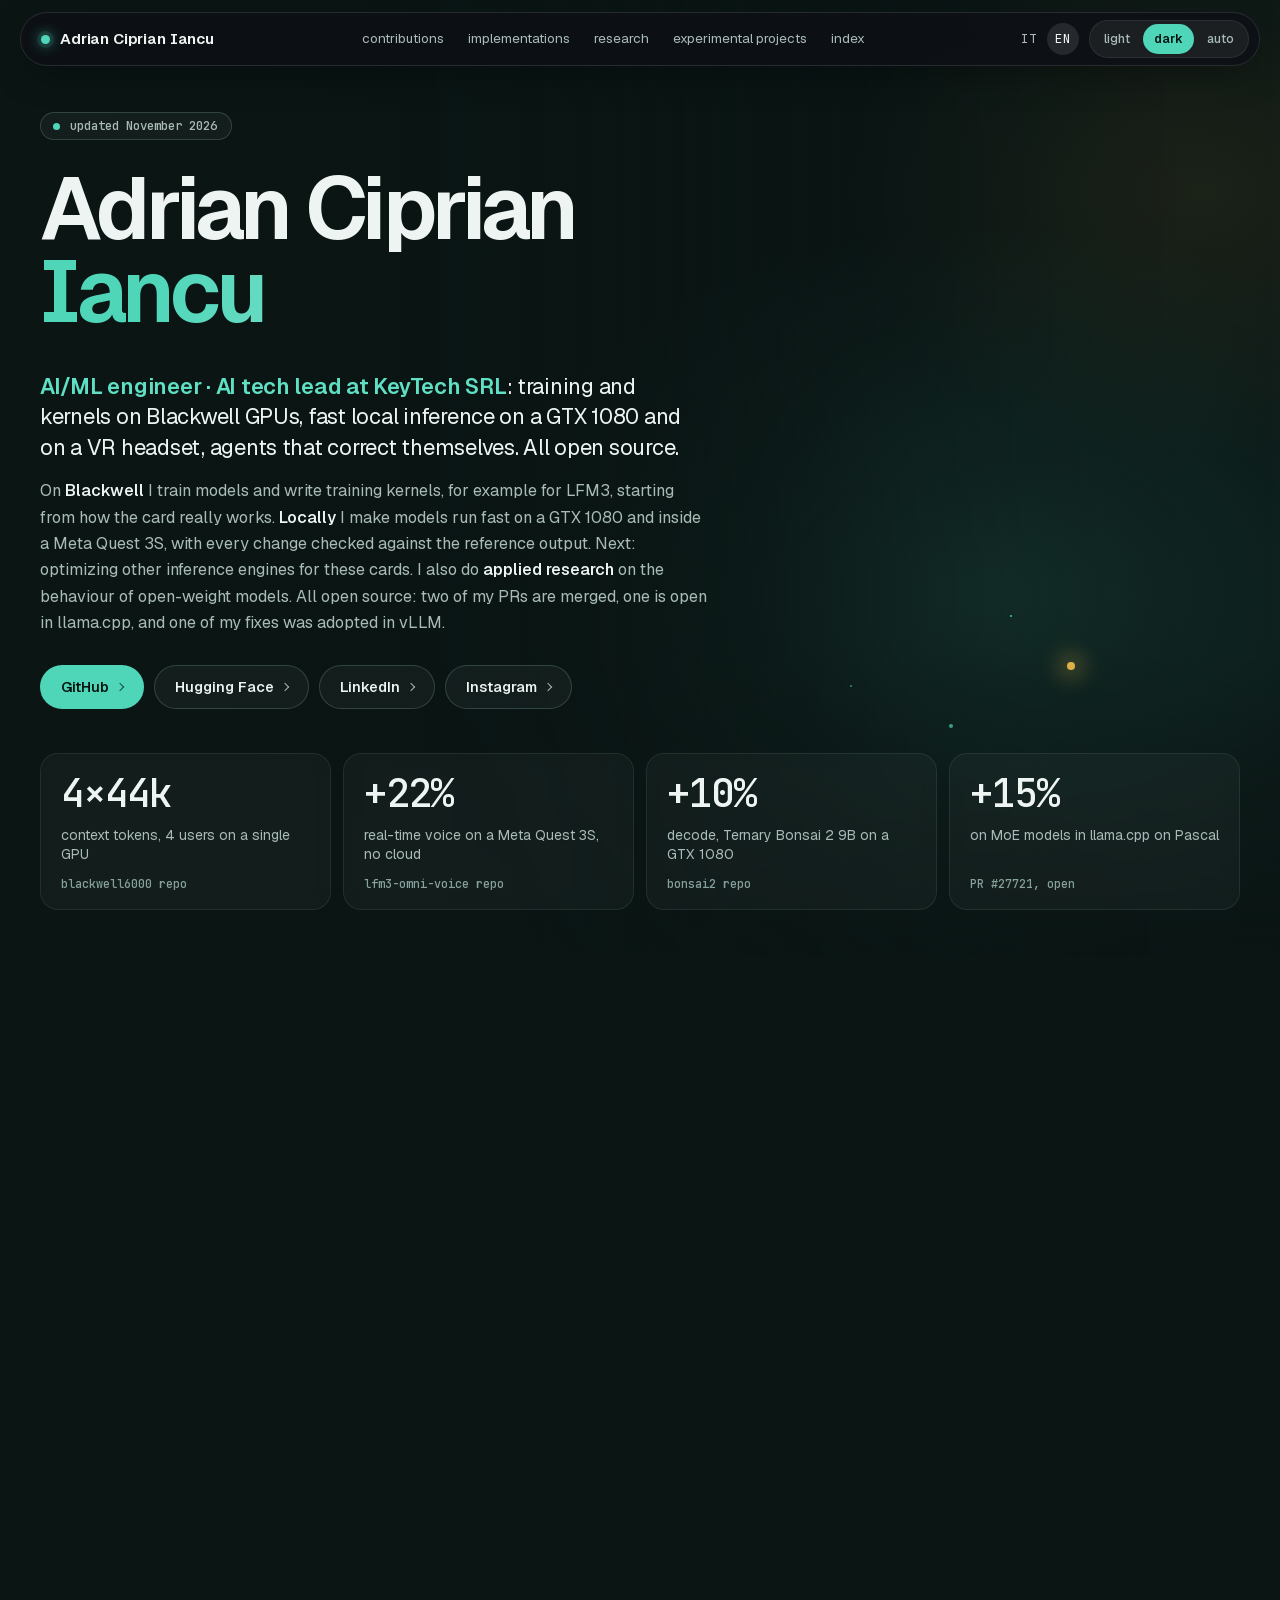
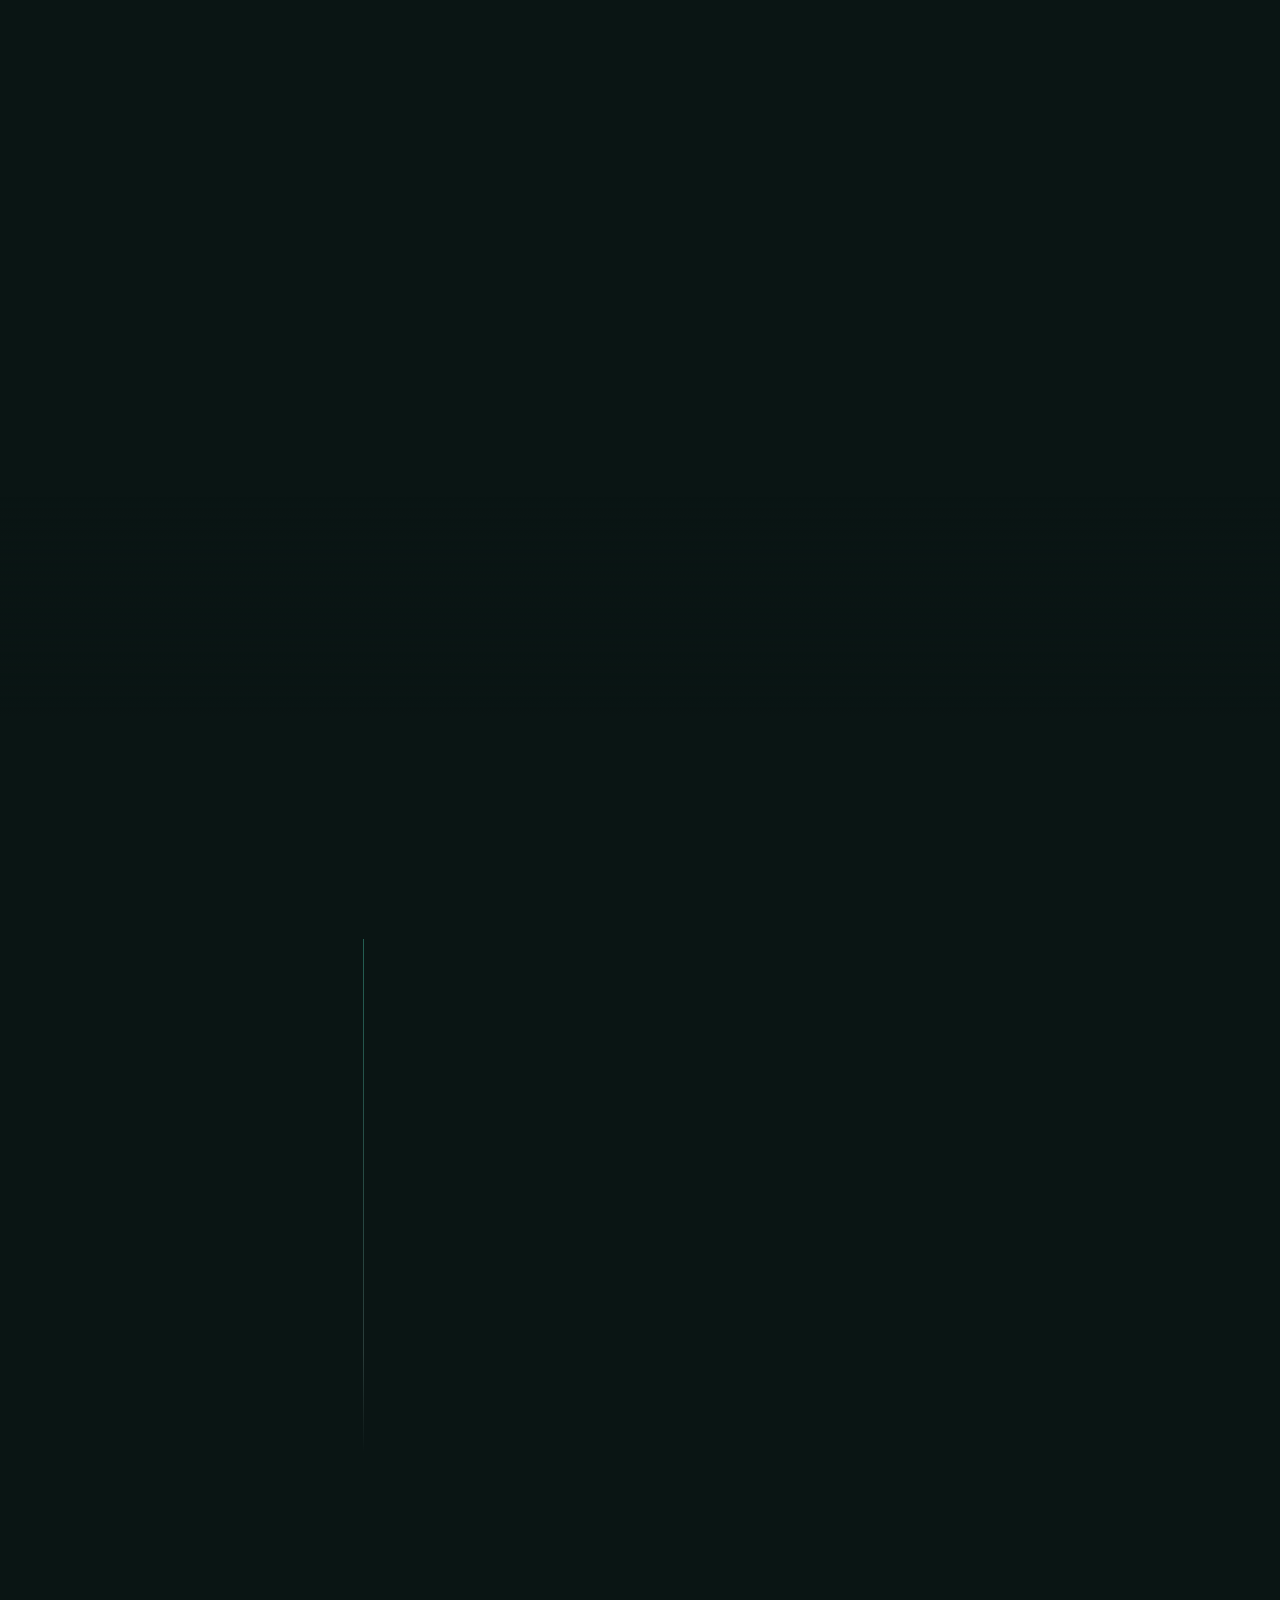
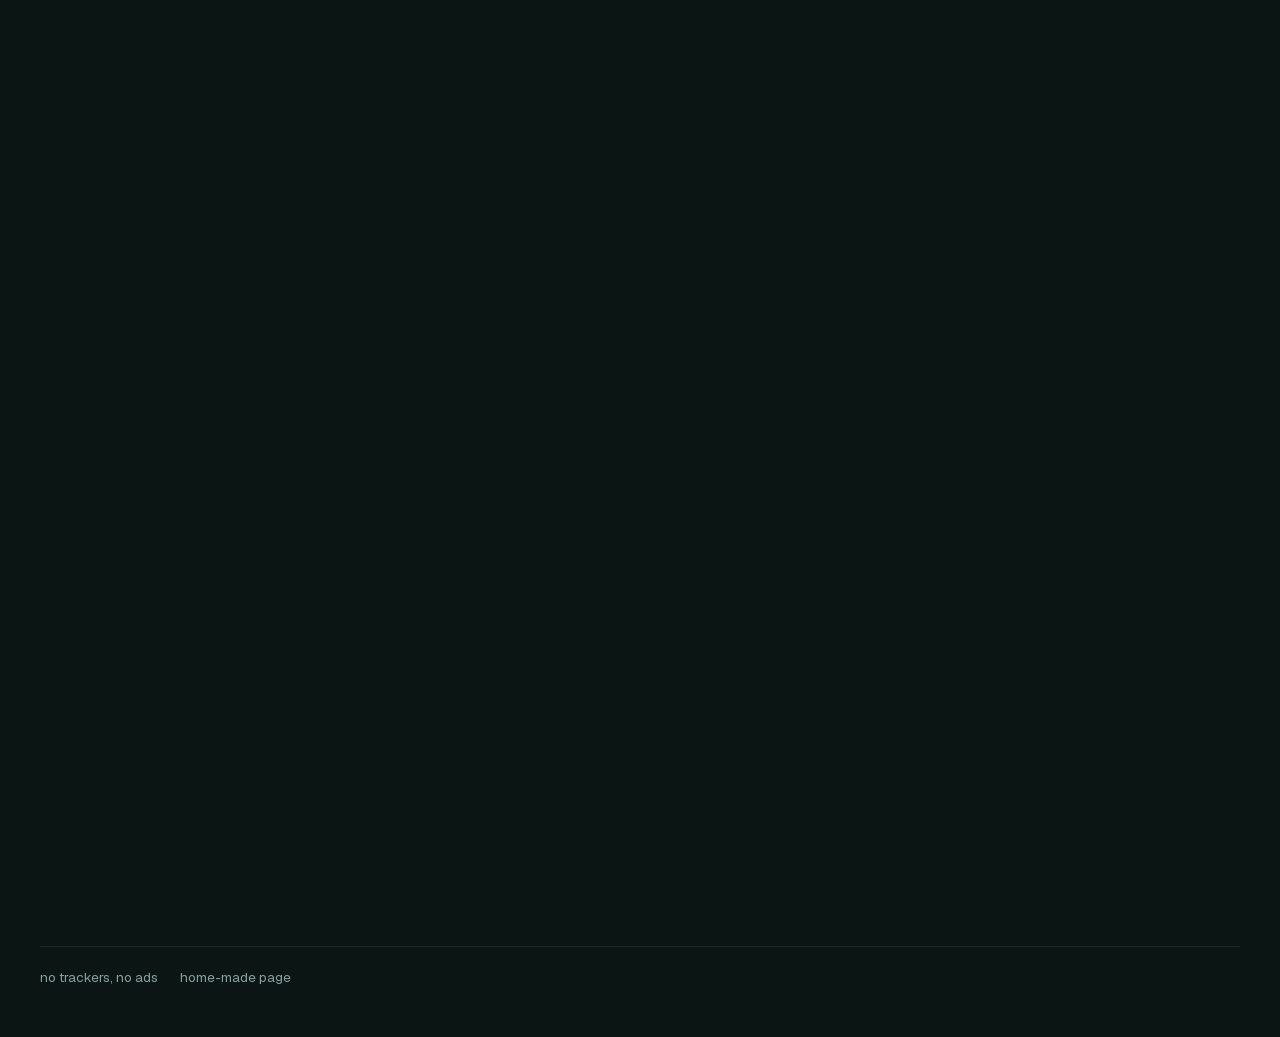
==== commit 88759b1a: "AI/ML engineer and AI tech lead at KeyTech SRL; chatroom led by auto-harness, research and model cou" ====
--- a/index.html
+++ b/index.html
@@ -3,8 +3,8 @@
 <head>
 <meta charset="utf-8">
 <meta name="viewport" content="width=device-width,initial-scale=1">
-<title>Adrian Ciprian Iancu · AI Engineer</title>
-<meta name="description" content="AI engineer: training and kernels on Blackwell GPUs, local inference on a GTX 1080 and VR headsets, faster CUDA and OpenCL kernels, upstream contributions to llama.cpp, stable-diffusion.cpp and vLLM, research on the behaviour of open-weight models. All open source.">
+<title>Adrian Ciprian Iancu · AI/ML Engineer</title>
+<meta name="description" content="AI/ML engineer and AI tech lead at KeyTech SRL: training and kernels on Blackwell GPUs, local inference on a GTX 1080 and VR headsets, faster CUDA and OpenCL kernels, upstream contributions to llama.cpp, stable-diffusion.cpp and vLLM, research on the behaviour of open-weight models. All open source.">
 <meta http-equiv="Content-Security-Policy" content="default-src 'self'; script-src 'self' 'sha256-Zko/DYLiXYjozWMkpvku8jo9kZCU70fCZbSx2NlVjtg='; style-src 'self'; style-src-attr 'unsafe-inline'; img-src 'self' data:; font-src 'self'; connect-src 'self'; object-src 'none'; base-uri 'self'; form-action 'none'">
 <meta name="color-scheme" content="dark light">
 <meta name="theme-color" content="#0a1514">
@@ -13,8 +13,8 @@
 <link rel="alternate" hreflang="en" href="https://artyomita.github.io/">
 <link rel="alternate" hreflang="x-default" href="https://artyomita.github.io/">
 <meta property="og:type" content="website">
-<meta property="og:title" content="Adrian Ciprian Iancu · AI Engineer">
-<meta property="og:description" content="AI engineer: training and kernels on Blackwell GPUs, local inference on a GTX 1080 and VR headsets, faster CUDA and OpenCL kernels, upstream contributions to llama.cpp, stable-diffusion.cpp and vLLM, research on the behaviour of open-weight models. All open source.">
+<meta property="og:title" content="Adrian Ciprian Iancu · AI/ML Engineer">
+<meta property="og:description" content="AI/ML engineer and AI tech lead at KeyTech SRL: training and kernels on Blackwell GPUs, local inference on a GTX 1080 and VR headsets, faster CUDA and OpenCL kernels, upstream contributions to llama.cpp, stable-diffusion.cpp and vLLM, research on the behaviour of open-weight models. All open source.">
 <meta property="og:url" content="https://artyomita.github.io/">
 <meta property="og:image" content="https://artyomita.github.io/img/og-en.png">
 <meta property="og:image:width" content="1200">
@@ -23,8 +23,8 @@
 <meta property="og:locale" content="en_GB">
 <meta property="og:locale:alternate" content="it_IT">
 <meta name="twitter:card" content="summary_large_image">
-<meta name="twitter:title" content="Adrian Ciprian Iancu · AI Engineer">
-<meta name="twitter:description" content="AI engineer: training and kernels on Blackwell GPUs, local inference on a GTX 1080 and VR headsets, faster CUDA and OpenCL kernels, upstream contributions to llama.cpp, stable-diffusion.cpp and vLLM, research on the behaviour of open-weight models. All open source.">
+<meta name="twitter:title" content="Adrian Ciprian Iancu · AI/ML Engineer">
+<meta name="twitter:description" content="AI/ML engineer and AI tech lead at KeyTech SRL: training and kernels on Blackwell GPUs, local inference on a GTX 1080 and VR headsets, faster CUDA and OpenCL kernels, upstream contributions to llama.cpp, stable-diffusion.cpp and vLLM, research on the behaviour of open-weight models. All open source.">
 <meta name="twitter:image" content="https://artyomita.github.io/img/og-en.png">
 <meta name="twitter:image:alt" content="The name Adrian Ciprian Iancu set large on a dark background, the role line and a glowing grid of GPU compute units.">
 <link rel="icon" href="img/favicon.svg" type="image/svg+xml">
@@ -35,7 +35,7 @@
 <link rel="stylesheet" href="css/site.css">
 <script>(function(d){d.className='js';try{var t=localStorage.getItem('ai-theme');if(t==='auto')t=matchMedia('(prefers-color-scheme: light)').matches?'light':'dark';if(t==='light')d.setAttribute('data-theme','light')}catch(e){}})(document.documentElement);</script>
 <script src="js/site.js" defer></script>
-<script type="application/ld+json">{"@context":"https://schema.org","@type":"Person","name":"Adrian Ciprian Iancu","jobTitle":"AI Engineer","url":"https://artyomita.github.io/","sameAs":["https://github.com/ArtyomITA","https://huggingface.co/adriandj3","https://www.linkedin.com/in/adrian-ciprian-iancu-a2a477391","https://www.instagram.com/artyomita"]}</script>
+<script type="application/ld+json">{"@context":"https://schema.org","@type":"Person","name":"Adrian Ciprian Iancu","jobTitle":"AI/ML Engineer, AI tech lead at KeyTech SRL","url":"https://artyomita.github.io/","sameAs":["https://github.com/ArtyomITA","https://huggingface.co/adriandj3","https://www.linkedin.com/in/adrian-ciprian-iancu-a2a477391","https://www.instagram.com/artyomita"]}</script>
 </head>
 <body>
 <a class="skip" href="#main">Skip to content</a>
@@ -54,13 +54,13 @@
 <div class="hero-in wrap">
 <p class="folio" style="--i:0">updated November 2026</p>
 <h1 style="--i:1"><span>Adrian</span> <span>Ciprian</span> <span>Iancu</span></h1>
-<p class="role" style="--i:2"><b>AI engineer</b>: training and kernels on Blackwell GPUs, fast local inference on a GTX&nbsp;1080 and on a VR headset, agents that correct themselves. All open&nbsp;source.</p>
+<p class="role" style="--i:2"><b>AI/ML engineer · AI tech lead at KeyTech SRL</b>: training and kernels on Blackwell GPUs, fast local inference on a GTX&nbsp;1080 and on a VR headset, agents that correct themselves. All open&nbsp;source.</p>
 <p class="abs" style="--i:3">On <b>Blackwell</b> I train models and write training kernels, for example for LFM3, starting from how the card really works. <b>Locally</b> I make models run fast on a GTX&nbsp;1080 and inside a Meta Quest 3S, with every change checked against the reference output. Next: optimizing other inference engines for these cards. I also do <b>applied research</b> on the behaviour of open-weight models. All open&nbsp;source: two of my PRs are merged, one is open in llama.cpp, and one of my fixes was adopted in vLLM.</p>
 <p class="links" style="--i:4"><a class="btn btn-main" href="https://github.com/ArtyomITA">GitHub</a><a class="btn" href="https://huggingface.co/adriandj3">Hugging Face</a><a class="btn" href="https://www.linkedin.com/in/adrian-ciprian-iancu-a2a477391">LinkedIn</a><a class="btn" href="https://www.instagram.com/artyomita">Instagram</a></p>
 <ul class="stats" style="--i:5"><li><a class="stat tilt" href="https://github.com/ArtyomITA/blackwell6000-qwen3.8-flash-next"><span class="num">4×<span class="cn">227</span>k</span><span class="lab">context tokens, 4 users on a single GPU</span><span class="src">blackwell6000 repo</span></a></li><li><a class="stat tilt" href="https://github.com/ArtyomITA/lfm3-omni-voice-quest3s"><span class="num">+<span class="cn">111</span>%</span><span class="lab">real-time voice on a Meta Quest 3S, no cloud</span><span class="src">lfm3-omni-voice repo</span></a></li><li><a class="stat tilt" href="https://github.com/ArtyomITA/bonsai2-ternary-pascal"><span class="num">+<span class="cn">51</span>%</span><span class="lab">decode, Ternary Bonsai 2 9B on a GTX&nbsp;1080</span><span class="src">bonsai2 repo</span></a></li><li><a class="stat tilt" href="https://github.com/ggml-org/llama.cpp/pull/27721"><span class="num">+<span class="cn">75</span>%</span><span class="lab">on MoE models in llama.cpp on Pascal</span><span class="src">PR #27721, open</span></a></li></ul>
 </div>
 </section>
-<section class="stg" id="vergilius" data-stage="1" aria-labelledby="h-vergilius"><article class="panel rv"><p class="pk"><span>01</span>local OSINT assistant</p><h2 id="h-vergilius" class="sw">Vergilius</h2><p class="catch sw">One small model reads the world for you. On your own computer, with nothing leaving it.</p><p class="pb">News, markets, military contracts, insider moves, maps. It now runs on <b>LFM3 1C</b>, a merge I made from LFM3-1.7B and LFM3-VL-2B: one model that writes, uses tools, looks at the screen and clicks.</p><ul class="nums"><li><b><span class="cn">81</span></b><span>tok/s on a GTX 1080</span></li><li><b>2-4&nbsp;s</b><span>to find where to click</span></li><li><b><span class="cn">8</span><u>GB</u></b><span>of VRAM is enough</span></li></ul><p class="go"><a href="https://github.com/ArtyomITA/vergilius">Repository</a></p></article></section><section class="stg" id="chatroom" data-stage="2" aria-labelledby="h-chatroom"><article class="panel rv"><p class="pk"><span>02</span>multi-agent orchestrator</p><h2 id="h-chatroom" class="sw">chatroom</h2><p class="catch sw">Claude Code and Codex in the same room, arguing until the proof is on the table.</p><p class="pb">A plan closes only when every agent has voted and said what it checked. The rules live in code, so no model talks its way past them. <b>Research</b> measures every attempt all night. <b>Auto-harness</b> turns repeated mistakes into lessons on trial. <b>Model council</b> asks 10 free models about your situation. Other harnesses are next.</p><ul class="nums"><li><b><span class="cn">28</span><u>h</u></b><span>one research room on a real kernel</span></li><li><b>2.1x</b><span>the Quest voice kernel, in one night</span></li><li><b><span class="cn">37</span></b><span>papers behind the code</span></li></ul><p class="go"><a href="https://github.com/Partido-De-What/claude-plugins">Repository</a></p></article></section><section class="stg" id="voce" data-stage="3" aria-labelledby="h-voce"><article class="panel rv"><p class="pk"><span>03</span>edge AI · Meta Quest 3S</p><h2 id="h-voce" class="sw">A 300&nbsp;euro headset that talks</h2><p class="catch sw">Faster than you can listen. No cloud, no PC, no cable.</p><p class="pb">LFM3-Omni-2B runs entirely inside the headset with llama.cpp: backbone on the Adreno GPU through OpenCL, depthformer on the CPU, codec on its own thread. Stock llama.cpp needed 1.8 s to say one second of speech. With my kernels, 0.85 s.</p><ul class="nums"><li><b><span class="cn">1.17</span><u>x</u></b><span>real time, was 0.56x</span></li><li><b><span class="cn">1.02</span><u>x</u></b><span>on battery, was 0.33x</span></li><li><b>−76%</b><span>memory, 4174 to 992 MB</span></li></ul><p class="go"><a href="https://github.com/ArtyomITA/lfm3-omni-voice-quest3s">Repository</a><a href="https://github.com/ArtyomITA/lfm3-omni-voice-quest3s/tree/main/samples">Listen</a></p></article></section><section class="stg" id="guida" data-stage="4" aria-labelledby="h-guida"><article class="panel rv"><p class="pk"><span>04</span>Blackwell · GTX 1080</p><h2 id="h-guida" class="sw">Kernels that read the card</h2><p class="catch sw">Training on Blackwell. Inference on a GPU from 2016. Every change bit-identical to the reference.</p><p class="pb">Qwen3.8 Flash-Next for 4 users with 227k context each on one RTX PRO 6000. Training kernels for LFM3, built from how the card really works. On the GTX 1080, everything that runs fast is in one guide. Next: other inference engines.</p><ol class="lbs"><li class="lb"><p class="lb-h"><span class="lb-l">Ternary LoRA, training per example</span><span class="lb-v">20.2 → 2.7 s <b>7.5x</b></span></p><span class="hb-t"><i style="--w:1.000;--d:0"></i></span></li><li class="lb"><p class="lb-h"><span class="lb-l">MiniMax-H3, test clip</span><span class="lb-v">674.5 → 175.5 s <b>−74%</b></span></p><span class="hb-t"><i style="--w:0.514;--d:110"></i></span></li><li class="lb"><p class="lb-h"><span class="lb-l"><span class="nb">MiniCPM5-2B</span>, decoding</span><span class="lb-v">33 → 83.5 tok/s <b>2.5x</b></span></p><span class="hb-t"><i style="--w:0.338;--d:220"></i></span></li><li class="lb"><p class="lb-h"><span class="lb-l">Int8 attention, H3 kernel</span><span class="lb-v">1875 → 944 ms <b>2.0x</b></span></p><span class="hb-t"><i style="--w:0.265;--d:330"></i></span></li><li class="lb"><p class="lb-h"><span class="lb-l">Ternary Bonsai 2 9B, decoding</span><span class="lb-v">55.9 → 84.4 tok/s <b>+51%</b></span></p><span class="hb-t"><i style="--w:0.202;--d:440"></i></span></li><li class="lb"><p class="lb-h"><span class="lb-l">CUDA graphs, MoE granite-3.1-3b-a800m</span><span class="lb-v">71.4 → 125.2 tok/s <b>+75%</b></span></p><span class="hb-t"><i style="--w:0.234;--d:550"></i></span></li></ol><p class="go"><a href="https://github.com/ArtyomITA/nvidia-gtx1080-sm61-ai-full-guide">The GTX 1080 guide</a><a href="https://github.com/ggml-org/llama.cpp/pull/27721">PR #27721</a></p></article></section>
+<section class="stg" id="vergilius" data-stage="1" aria-labelledby="h-vergilius"><article class="panel rv"><p class="pk"><span>01</span>local OSINT assistant</p><h2 id="h-vergilius" class="sw">Vergilius</h2><p class="catch sw">One small model reads the world for you. On your own computer, with nothing leaving it.</p><p class="pb">News, markets, military contracts, insider moves, maps. It now runs on <b>LFM3 1C</b>, a merge I made from LFM3-1.7B and LFM3-VL-2B: one model that writes, uses tools, looks at the screen and clicks.</p><ul class="nums"><li><b><span class="cn">81</span></b><span>tok/s on a GTX 1080</span></li><li><b>2-4&nbsp;s</b><span>to find where to click</span></li><li><b><span class="cn">8</span><u>GB</u></b><span>of VRAM is enough</span></li></ul><p class="go"><a href="https://github.com/ArtyomITA/vergilius">Repository</a></p></article></section><section class="stg" id="chatroom" data-stage="2" aria-labelledby="h-chatroom"><article class="panel rv"><p class="pk"><span>02</span>multi-agent orchestrator</p><h2 id="h-chatroom" class="sw">chatroom</h2><p class="catch sw">Auto-harness, research and a model council in one multi-agent orchestrator. Built on 37 papers and on ideas from Claude Code, DeepSeek, Hermes and Pi. Token-efficient by design.</p><p class="pb"><b>Auto-harness</b>: the room learns from its own mistakes, turning them into lessons on trial that stay only if they hold in a second room. <b>Research</b>: one file, a sealed evaluator, every attempt measured and logged all night. <b>Model council</b>: 10 free models weigh in on your situation. A plan closes only when every agent has said what it checked, and agents stay quiet unless a message concerns them. It also puts Claude Code and Codex agents in the same room; other harnesses are next.</p><ul class="nums"><li><b><span class="cn">28</span><u>h</u></b><span>one research room on a real kernel</span></li><li><b>2.1x</b><span>the Quest voice kernel, in one night</span></li><li><b><span class="cn">37</span></b><span>papers behind the code</span></li></ul><p class="go"><a href="https://github.com/Partido-De-What/claude-plugins">Repository</a></p></article></section><section class="stg" id="guida" data-stage="3" aria-labelledby="h-guida"><article class="panel rv"><p class="pk"><span>03</span>Blackwell · GTX 1080</p><h2 id="h-guida" class="sw">Kernels that read the card</h2><p class="catch sw">Training on Blackwell. Inference on a GPU from 2016. Every change bit-identical to the reference.</p><p class="pb">Qwen3.8 Flash-Next for 4 users with 227k context each on one RTX PRO 6000. Training kernels for LFM3, built from how the card really works. On the GTX 1080, everything that runs fast is in one guide. Next: other inference engines.</p><ol class="lbs"><li class="lb"><p class="lb-h"><span class="lb-l">Ternary LoRA, training per example</span><span class="lb-v">20.2 → 2.7 s <b>7.5x</b></span></p><span class="hb-t"><i style="--w:1.000;--d:0"></i></span></li><li class="lb"><p class="lb-h"><span class="lb-l">MiniMax-H3, test clip</span><span class="lb-v">674.5 → 175.5 s <b>−74%</b></span></p><span class="hb-t"><i style="--w:0.514;--d:110"></i></span></li><li class="lb"><p class="lb-h"><span class="lb-l"><span class="nb">MiniCPM5-2B</span>, decoding</span><span class="lb-v">33 → 83.5 tok/s <b>2.5x</b></span></p><span class="hb-t"><i style="--w:0.338;--d:220"></i></span></li><li class="lb"><p class="lb-h"><span class="lb-l">Int8 attention, H3 kernel</span><span class="lb-v">1875 → 944 ms <b>2.0x</b></span></p><span class="hb-t"><i style="--w:0.265;--d:330"></i></span></li><li class="lb"><p class="lb-h"><span class="lb-l">Ternary Bonsai 2 9B, decoding</span><span class="lb-v">55.9 → 84.4 tok/s <b>+51%</b></span></p><span class="hb-t"><i style="--w:0.202;--d:440"></i></span></li><li class="lb"><p class="lb-h"><span class="lb-l">CUDA graphs, MoE granite-3.1-3b-a800m</span><span class="lb-v">71.4 → 125.2 tok/s <b>+75%</b></span></p><span class="hb-t"><i style="--w:0.234;--d:550"></i></span></li></ol><p class="go"><a href="https://github.com/ArtyomITA/nvidia-gtx1080-sm61-ai-full-guide">The GTX 1080 guide</a><a href="https://github.com/ggml-org/llama.cpp/pull/27721">PR #27721</a></p></article></section><section class="stg" id="voce" data-stage="4" aria-labelledby="h-voce"><article class="panel rv"><p class="pk"><span>04</span>edge AI · Meta Quest 3S</p><h2 id="h-voce" class="sw">Optimized kernels for VR on Meta Quest</h2><p class="catch sw">A 300&nbsp;euro headset that talks faster than you can listen. No cloud, no PC, no cable.</p><p class="pb">LFM3-Omni-2B runs entirely inside the headset with llama.cpp: backbone on the Adreno GPU through OpenCL, depthformer on the CPU, codec on its own thread. Stock llama.cpp needed 1.8 s to say one second of speech. With my kernels, 0.85 s.</p><ul class="nums"><li><b><span class="cn">1.17</span><u>x</u></b><span>real time, was 0.56x</span></li><li><b><span class="cn">1.02</span><u>x</u></b><span>on battery, was 0.33x</span></li><li><b>−76%</b><span>memory, 4174 to 992 MB</span></li></ul><p class="go"><a href="https://github.com/ArtyomITA/lfm3-omni-voice-quest3s">Repository</a><a href="https://github.com/ArtyomITA/lfm3-omni-voice-quest3s/tree/main/samples">Listen</a></p></article></section>
 </div>
 <div class="after">
 
@@ -168,7 +168,7 @@
 <div class="author card rv">
 <img src="img/avatar-192.webp" width="96" height="96" alt="GitHub avatar of Adrian Ciprian Iancu" loading="lazy" decoding="async">
 <div><h2 class="kick" id="h-autore" style="margin:0 0 10px"><i></i>About the author</h2><p class="aname">Adrian Ciprian Iancu</p>
-<p class="arole"><b>AI engineer</b>: training and kernels on Blackwell GPUs, fast local inference on a GTX&nbsp;1080 and on a VR headset, agents that correct themselves. All open&nbsp;source.</p>
+<p class="arole"><b>AI/ML engineer · AI tech lead at KeyTech SRL</b>: training and kernels on Blackwell GPUs, fast local inference on a GTX&nbsp;1080 and on a VR headset, agents that correct themselves. All open&nbsp;source.</p>
 <p class="kw"><span class="chip">LLM inference</span><span class="chip">CUDA and OpenCL kernels</span><span class="chip">CUDA Graphs</span><span class="chip">edge AI (Meta Quest 3S, Adreno)</span><span class="chip">Pascal (sm_61) and Blackwell GPUs</span><span class="chip">speculative decoding</span><span class="chip">quantization (NVFP4, ternary weights)</span><span class="chip">llama.cpp</span><span class="chip">vLLM</span><span class="chip">GGML</span><span class="chip">security of open-weight models</span><span class="chip">multi-agent systems</span><span class="chip">applied ML</span></p>
 <p class="go"><a href="https://github.com/ArtyomITA">GitHub</a><a href="https://huggingface.co/adriandj3">Hugging Face</a><a href="https://www.linkedin.com/in/adrian-ciprian-iancu-a2a477391">LinkedIn</a><a href="https://www.instagram.com/artyomita">Instagram</a></p></div>
 </div>
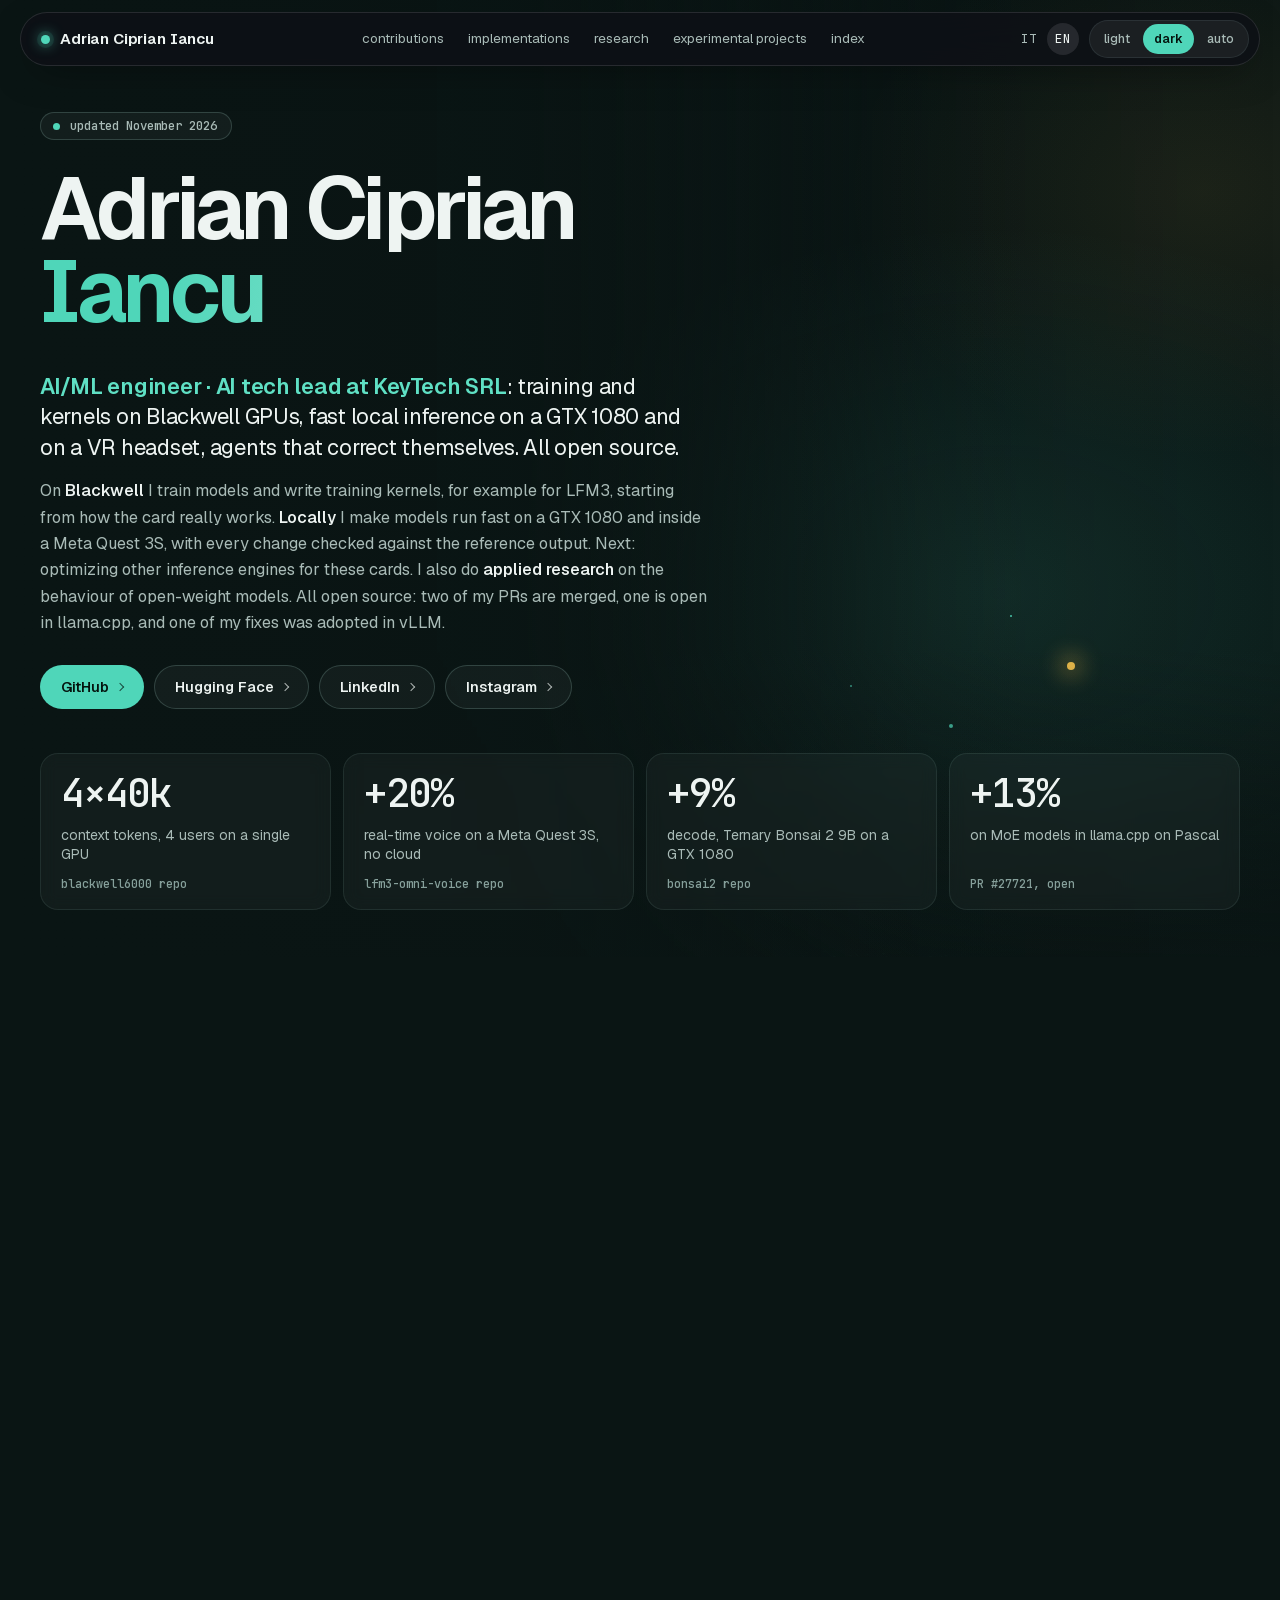
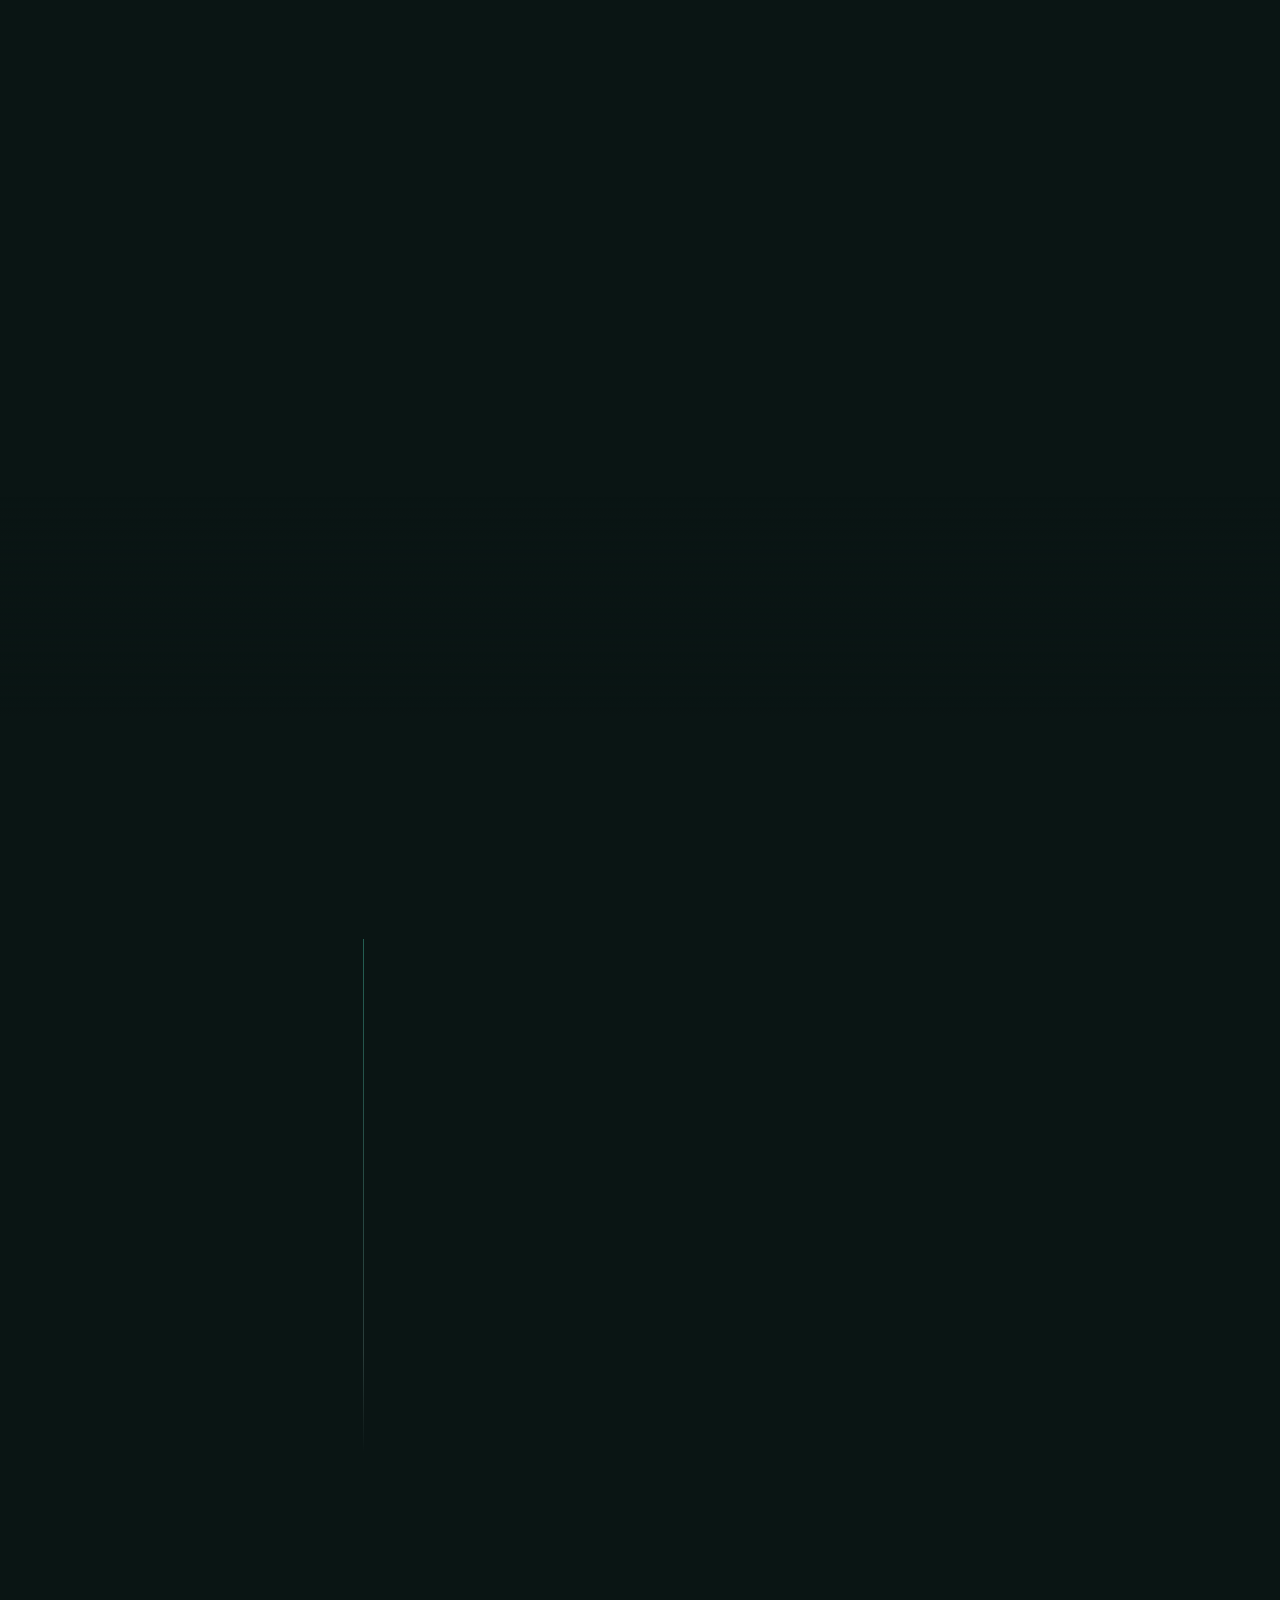
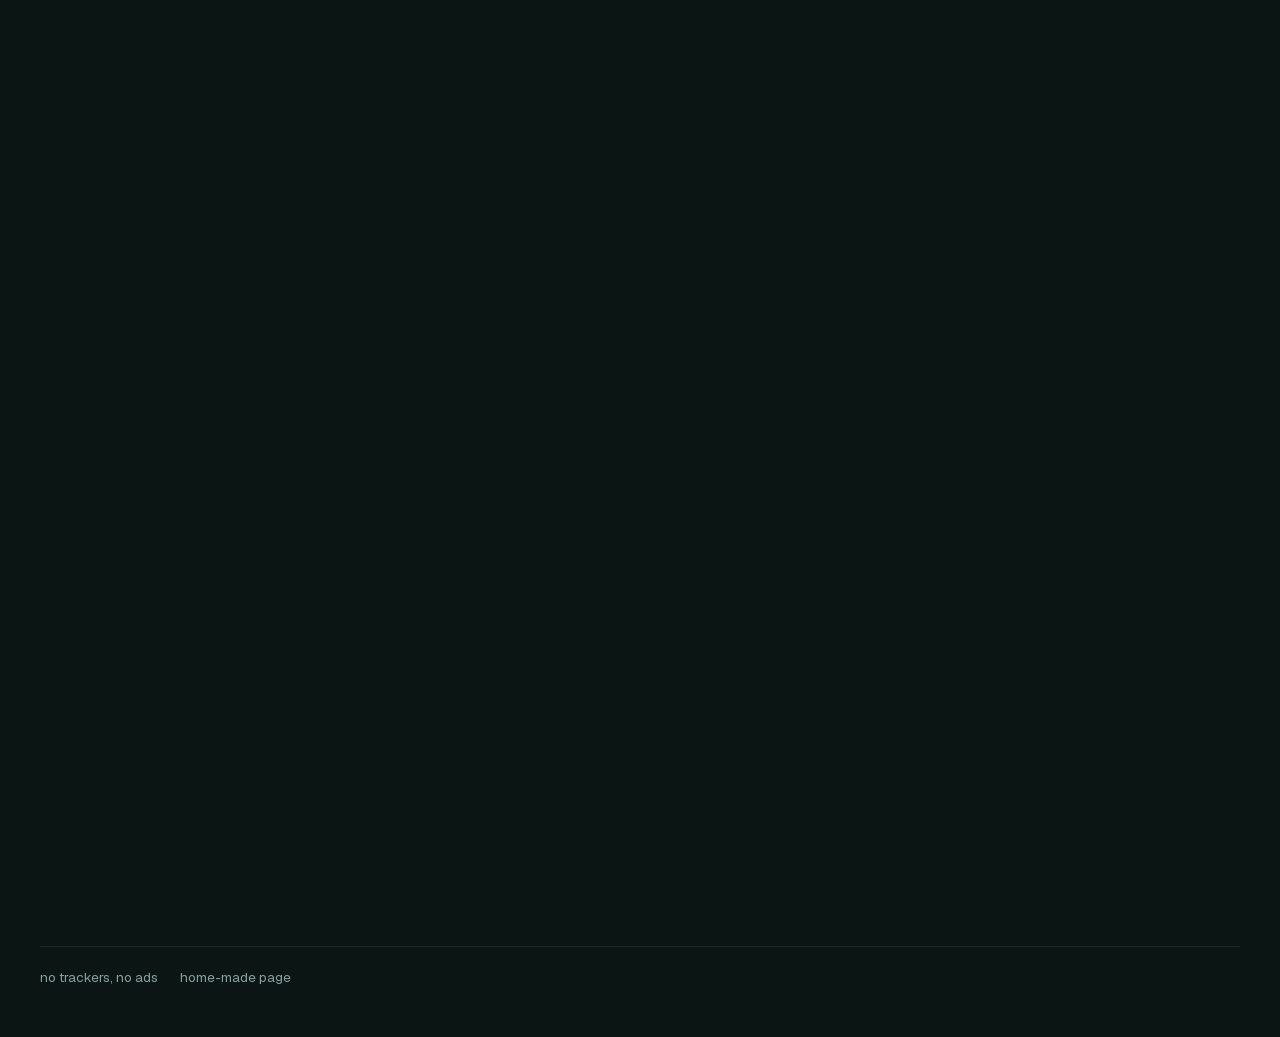
==== commit e8413ab3: "chatroom: ideas from Qwen Code, not Claude Code" ====
--- a/index.html
+++ b/index.html
@@ -60,7 +60,7 @@
 <ul class="stats" style="--i:5"><li><a class="stat tilt" href="https://github.com/ArtyomITA/blackwell6000-qwen3.8-flash-next"><span class="num">4×<span class="cn">227</span>k</span><span class="lab">context tokens, 4 users on a single GPU</span><span class="src">blackwell6000 repo</span></a></li><li><a class="stat tilt" href="https://github.com/ArtyomITA/lfm3-omni-voice-quest3s"><span class="num">+<span class="cn">111</span>%</span><span class="lab">real-time voice on a Meta Quest 3S, no cloud</span><span class="src">lfm3-omni-voice repo</span></a></li><li><a class="stat tilt" href="https://github.com/ArtyomITA/bonsai2-ternary-pascal"><span class="num">+<span class="cn">51</span>%</span><span class="lab">decode, Ternary Bonsai 2 9B on a GTX&nbsp;1080</span><span class="src">bonsai2 repo</span></a></li><li><a class="stat tilt" href="https://github.com/ggml-org/llama.cpp/pull/27721"><span class="num">+<span class="cn">75</span>%</span><span class="lab">on MoE models in llama.cpp on Pascal</span><span class="src">PR #27721, open</span></a></li></ul>
 </div>
 </section>
-<section class="stg" id="vergilius" data-stage="1" aria-labelledby="h-vergilius"><article class="panel rv"><p class="pk"><span>01</span>local OSINT assistant</p><h2 id="h-vergilius" class="sw">Vergilius</h2><p class="catch sw">One small model reads the world for you. On your own computer, with nothing leaving it.</p><p class="pb">News, markets, military contracts, insider moves, maps. It now runs on <b>LFM3 1C</b>, a merge I made from LFM3-1.7B and LFM3-VL-2B: one model that writes, uses tools, looks at the screen and clicks.</p><ul class="nums"><li><b><span class="cn">81</span></b><span>tok/s on a GTX 1080</span></li><li><b>2-4&nbsp;s</b><span>to find where to click</span></li><li><b><span class="cn">8</span><u>GB</u></b><span>of VRAM is enough</span></li></ul><p class="go"><a href="https://github.com/ArtyomITA/vergilius">Repository</a></p></article></section><section class="stg" id="chatroom" data-stage="2" aria-labelledby="h-chatroom"><article class="panel rv"><p class="pk"><span>02</span>multi-agent orchestrator</p><h2 id="h-chatroom" class="sw">chatroom</h2><p class="catch sw">Auto-harness, research and a model council in one multi-agent orchestrator. Built on 37 papers and on ideas from Claude Code, DeepSeek, Hermes and Pi. Token-efficient by design.</p><p class="pb"><b>Auto-harness</b>: the room learns from its own mistakes, turning them into lessons on trial that stay only if they hold in a second room. <b>Research</b>: one file, a sealed evaluator, every attempt measured and logged all night. <b>Model council</b>: 10 free models weigh in on your situation. A plan closes only when every agent has said what it checked, and agents stay quiet unless a message concerns them. It also puts Claude Code and Codex agents in the same room; other harnesses are next.</p><ul class="nums"><li><b><span class="cn">28</span><u>h</u></b><span>one research room on a real kernel</span></li><li><b>2.1x</b><span>the Quest voice kernel, in one night</span></li><li><b><span class="cn">37</span></b><span>papers behind the code</span></li></ul><p class="go"><a href="https://github.com/Partido-De-What/claude-plugins">Repository</a></p></article></section><section class="stg" id="guida" data-stage="3" aria-labelledby="h-guida"><article class="panel rv"><p class="pk"><span>03</span>Blackwell · GTX 1080</p><h2 id="h-guida" class="sw">Kernels that read the card</h2><p class="catch sw">Training on Blackwell. Inference on a GPU from 2016. Every change bit-identical to the reference.</p><p class="pb">Qwen3.8 Flash-Next for 4 users with 227k context each on one RTX PRO 6000. Training kernels for LFM3, built from how the card really works. On the GTX 1080, everything that runs fast is in one guide. Next: other inference engines.</p><ol class="lbs"><li class="lb"><p class="lb-h"><span class="lb-l">Ternary LoRA, training per example</span><span class="lb-v">20.2 → 2.7 s <b>7.5x</b></span></p><span class="hb-t"><i style="--w:1.000;--d:0"></i></span></li><li class="lb"><p class="lb-h"><span class="lb-l">MiniMax-H3, test clip</span><span class="lb-v">674.5 → 175.5 s <b>−74%</b></span></p><span class="hb-t"><i style="--w:0.514;--d:110"></i></span></li><li class="lb"><p class="lb-h"><span class="lb-l"><span class="nb">MiniCPM5-2B</span>, decoding</span><span class="lb-v">33 → 83.5 tok/s <b>2.5x</b></span></p><span class="hb-t"><i style="--w:0.338;--d:220"></i></span></li><li class="lb"><p class="lb-h"><span class="lb-l">Int8 attention, H3 kernel</span><span class="lb-v">1875 → 944 ms <b>2.0x</b></span></p><span class="hb-t"><i style="--w:0.265;--d:330"></i></span></li><li class="lb"><p class="lb-h"><span class="lb-l">Ternary Bonsai 2 9B, decoding</span><span class="lb-v">55.9 → 84.4 tok/s <b>+51%</b></span></p><span class="hb-t"><i style="--w:0.202;--d:440"></i></span></li><li class="lb"><p class="lb-h"><span class="lb-l">CUDA graphs, MoE granite-3.1-3b-a800m</span><span class="lb-v">71.4 → 125.2 tok/s <b>+75%</b></span></p><span class="hb-t"><i style="--w:0.234;--d:550"></i></span></li></ol><p class="go"><a href="https://github.com/ArtyomITA/nvidia-gtx1080-sm61-ai-full-guide">The GTX 1080 guide</a><a href="https://github.com/ggml-org/llama.cpp/pull/27721">PR #27721</a></p></article></section><section class="stg" id="voce" data-stage="4" aria-labelledby="h-voce"><article class="panel rv"><p class="pk"><span>04</span>edge AI · Meta Quest 3S</p><h2 id="h-voce" class="sw">Optimized kernels for VR on Meta Quest</h2><p class="catch sw">A 300&nbsp;euro headset that talks faster than you can listen. No cloud, no PC, no cable.</p><p class="pb">LFM3-Omni-2B runs entirely inside the headset with llama.cpp: backbone on the Adreno GPU through OpenCL, depthformer on the CPU, codec on its own thread. Stock llama.cpp needed 1.8 s to say one second of speech. With my kernels, 0.85 s.</p><ul class="nums"><li><b><span class="cn">1.17</span><u>x</u></b><span>real time, was 0.56x</span></li><li><b><span class="cn">1.02</span><u>x</u></b><span>on battery, was 0.33x</span></li><li><b>−76%</b><span>memory, 4174 to 992 MB</span></li></ul><p class="go"><a href="https://github.com/ArtyomITA/lfm3-omni-voice-quest3s">Repository</a><a href="https://github.com/ArtyomITA/lfm3-omni-voice-quest3s/tree/main/samples">Listen</a></p></article></section>
+<section class="stg" id="vergilius" data-stage="1" aria-labelledby="h-vergilius"><article class="panel rv"><p class="pk"><span>01</span>local OSINT assistant</p><h2 id="h-vergilius" class="sw">Vergilius</h2><p class="catch sw">One small model reads the world for you. On your own computer, with nothing leaving it.</p><p class="pb">News, markets, military contracts, insider moves, maps. It now runs on <b>LFM3 1C</b>, a merge I made from LFM3-1.7B and LFM3-VL-2B: one model that writes, uses tools, looks at the screen and clicks.</p><ul class="nums"><li><b><span class="cn">81</span></b><span>tok/s on a GTX 1080</span></li><li><b>2-4&nbsp;s</b><span>to find where to click</span></li><li><b><span class="cn">8</span><u>GB</u></b><span>of VRAM is enough</span></li></ul><p class="go"><a href="https://github.com/ArtyomITA/vergilius">Repository</a></p></article></section><section class="stg" id="chatroom" data-stage="2" aria-labelledby="h-chatroom"><article class="panel rv"><p class="pk"><span>02</span>multi-agent orchestrator</p><h2 id="h-chatroom" class="sw">chatroom</h2><p class="catch sw">Auto-harness, research and a model council in one multi-agent orchestrator. Built on 37 papers and on ideas from Qwen Code, DeepSeek, Hermes and Pi. Token-efficient by design.</p><p class="pb"><b>Auto-harness</b>: the room learns from its own mistakes, turning them into lessons on trial that stay only if they hold in a second room. <b>Research</b>: one file, a sealed evaluator, every attempt measured and logged all night. <b>Model council</b>: 10 free models weigh in on your situation. A plan closes only when every agent has said what it checked, and agents stay quiet unless a message concerns them. It also puts Claude Code and Codex agents in the same room; other harnesses are next.</p><ul class="nums"><li><b><span class="cn">28</span><u>h</u></b><span>one research room on a real kernel</span></li><li><b>2.1x</b><span>the Quest voice kernel, in one night</span></li><li><b><span class="cn">37</span></b><span>papers behind the code</span></li></ul><p class="go"><a href="https://github.com/Partido-De-What/claude-plugins">Repository</a></p></article></section><section class="stg" id="guida" data-stage="3" aria-labelledby="h-guida"><article class="panel rv"><p class="pk"><span>03</span>Blackwell · GTX 1080</p><h2 id="h-guida" class="sw">Kernels that read the card</h2><p class="catch sw">Training on Blackwell. Inference on a GPU from 2016. Every change bit-identical to the reference.</p><p class="pb">Qwen3.8 Flash-Next for 4 users with 227k context each on one RTX PRO 6000. Training kernels for LFM3, built from how the card really works. On the GTX 1080, everything that runs fast is in one guide. Next: other inference engines.</p><ol class="lbs"><li class="lb"><p class="lb-h"><span class="lb-l">Ternary LoRA, training per example</span><span class="lb-v">20.2 → 2.7 s <b>7.5x</b></span></p><span class="hb-t"><i style="--w:1.000;--d:0"></i></span></li><li class="lb"><p class="lb-h"><span class="lb-l">MiniMax-H3, test clip</span><span class="lb-v">674.5 → 175.5 s <b>−74%</b></span></p><span class="hb-t"><i style="--w:0.514;--d:110"></i></span></li><li class="lb"><p class="lb-h"><span class="lb-l"><span class="nb">MiniCPM5-2B</span>, decoding</span><span class="lb-v">33 → 83.5 tok/s <b>2.5x</b></span></p><span class="hb-t"><i style="--w:0.338;--d:220"></i></span></li><li class="lb"><p class="lb-h"><span class="lb-l">Int8 attention, H3 kernel</span><span class="lb-v">1875 → 944 ms <b>2.0x</b></span></p><span class="hb-t"><i style="--w:0.265;--d:330"></i></span></li><li class="lb"><p class="lb-h"><span class="lb-l">Ternary Bonsai 2 9B, decoding</span><span class="lb-v">55.9 → 84.4 tok/s <b>+51%</b></span></p><span class="hb-t"><i style="--w:0.202;--d:440"></i></span></li><li class="lb"><p class="lb-h"><span class="lb-l">CUDA graphs, MoE granite-3.1-3b-a800m</span><span class="lb-v">71.4 → 125.2 tok/s <b>+75%</b></span></p><span class="hb-t"><i style="--w:0.234;--d:550"></i></span></li></ol><p class="go"><a href="https://github.com/ArtyomITA/nvidia-gtx1080-sm61-ai-full-guide">The GTX 1080 guide</a><a href="https://github.com/ggml-org/llama.cpp/pull/27721">PR #27721</a></p></article></section><section class="stg" id="voce" data-stage="4" aria-labelledby="h-voce"><article class="panel rv"><p class="pk"><span>04</span>edge AI · Meta Quest 3S</p><h2 id="h-voce" class="sw">Optimized kernels for VR on Meta Quest</h2><p class="catch sw">A 300&nbsp;euro headset that talks faster than you can listen. No cloud, no PC, no cable.</p><p class="pb">LFM3-Omni-2B runs entirely inside the headset with llama.cpp: backbone on the Adreno GPU through OpenCL, depthformer on the CPU, codec on its own thread. Stock llama.cpp needed 1.8 s to say one second of speech. With my kernels, 0.85 s.</p><ul class="nums"><li><b><span class="cn">1.17</span><u>x</u></b><span>real time, was 0.56x</span></li><li><b><span class="cn">1.02</span><u>x</u></b><span>on battery, was 0.33x</span></li><li><b>−76%</b><span>memory, 4174 to 992 MB</span></li></ul><p class="go"><a href="https://github.com/ArtyomITA/lfm3-omni-voice-quest3s">Repository</a><a href="https://github.com/ArtyomITA/lfm3-omni-voice-quest3s/tree/main/samples">Listen</a></p></article></section>
 </div>
 <div class="after">
 
